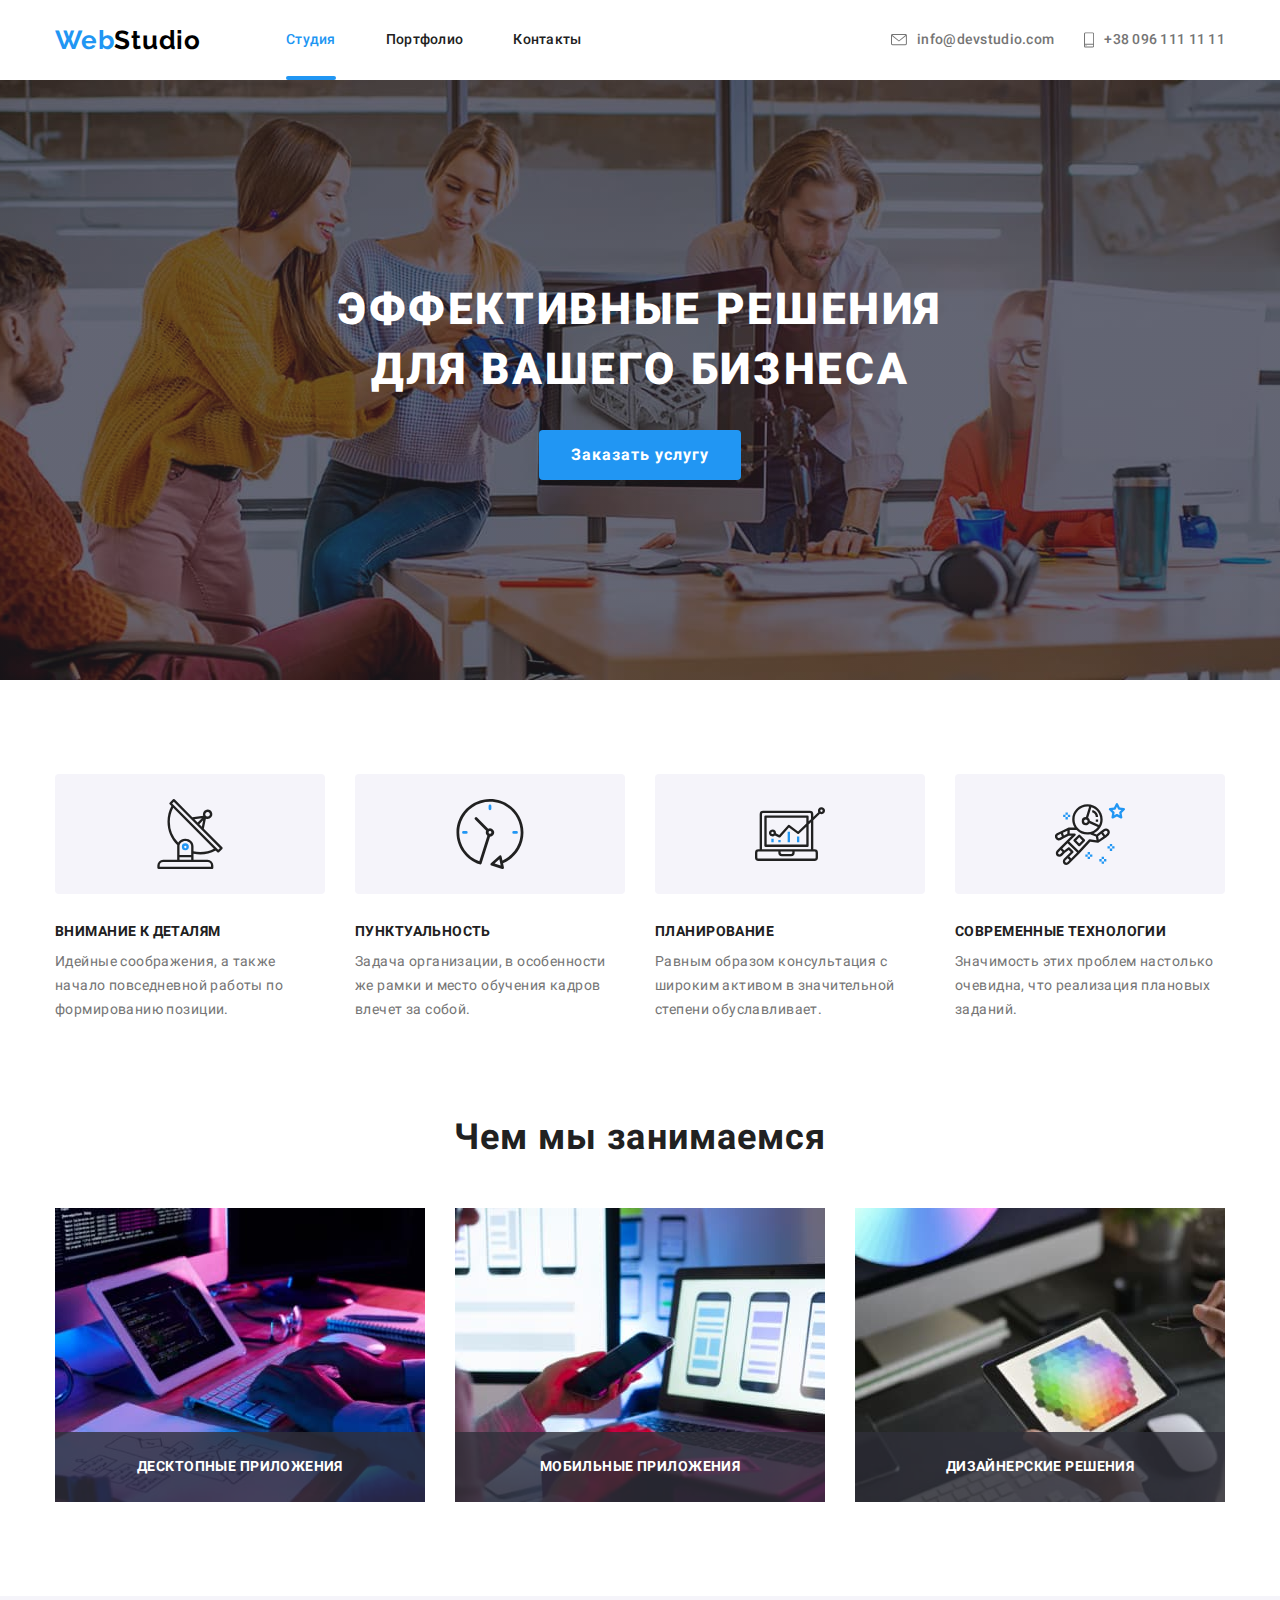
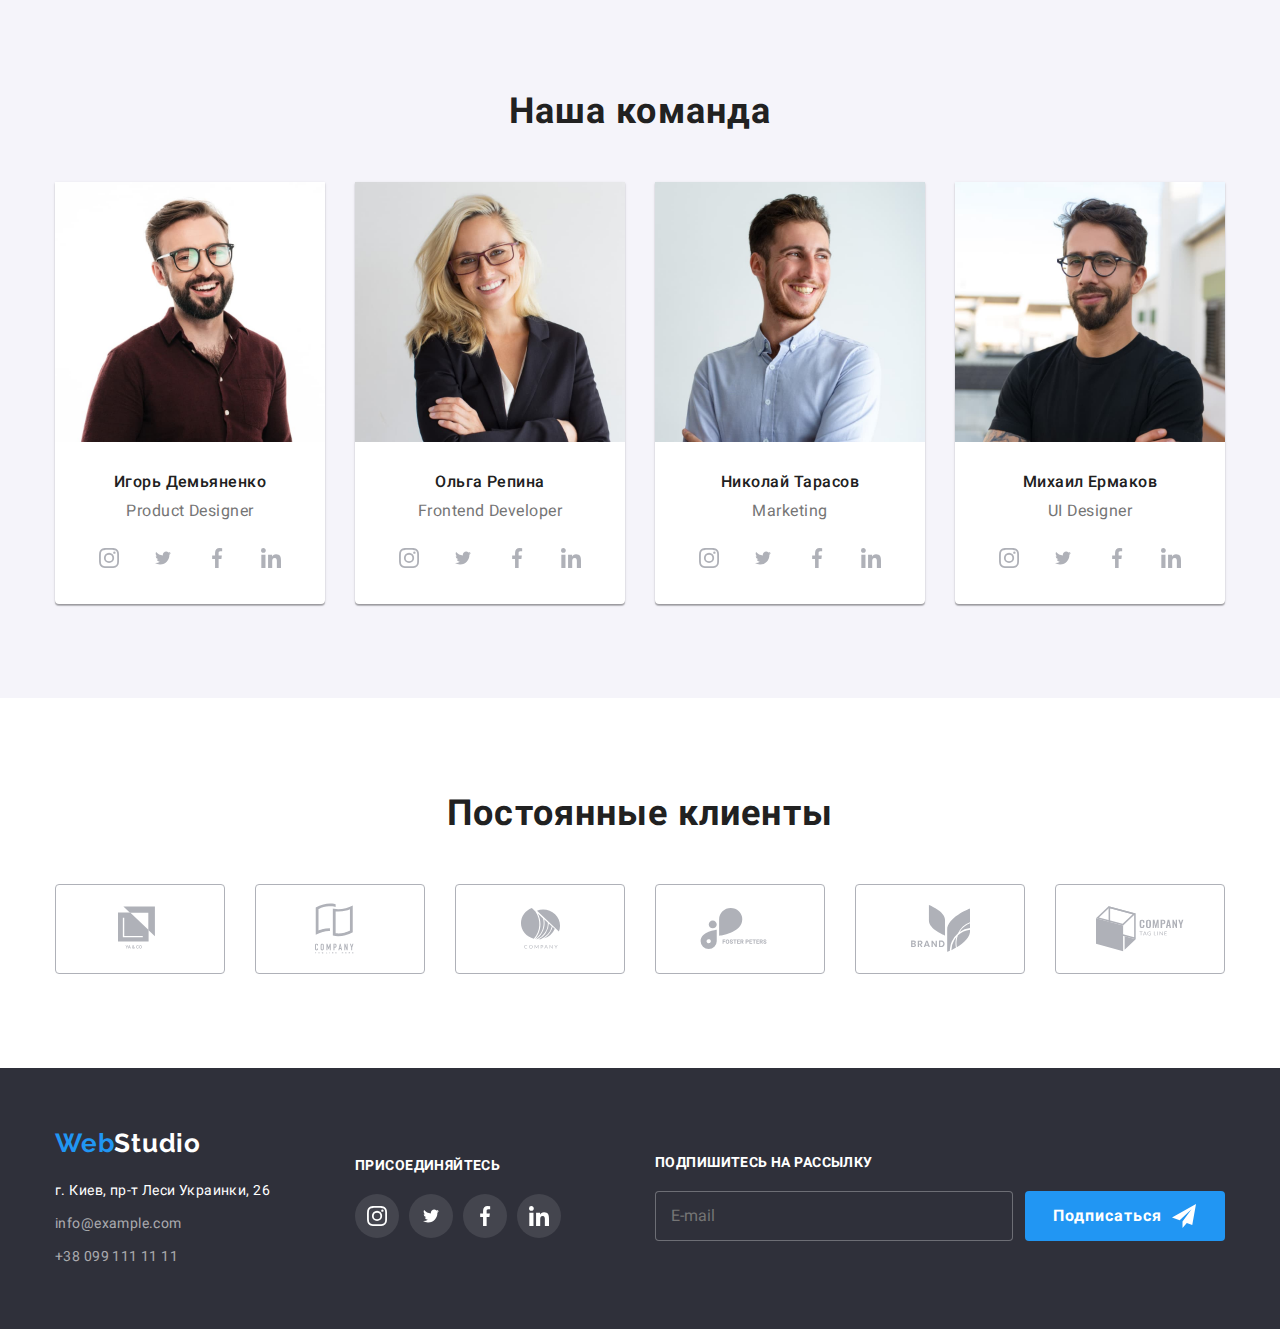
==== index.html @ 04c22fa9 "добавляет файлы предыдущей работы" ====
<!DOCTYPE html>
<html lang="ru">
  <head>
    <meta charset="UTF-8" />
    <meta name="viewport" content="width=device-width, initial-scale=1.0" />
    <meta http-equiv="X-UA-Compatible" content="IE=Edge" />
    <title>Web Studio</title>
    <!--<link
      href="https://fonts.googleapis.com/css2?family=Raleway:wght@700&family=Roboto:wght@400;500;700;900&display=swap"
      rel="stylesheet"
    />-->
    <!--<link
      rel="stylesheet"
      href="https://cdnjs.cloudflare.com/ajax/libs/modern-normalize/0.7.0/modern-normalize.min.css"
    />-->
    <link rel="stylesheet" href="./css/main.min.css" />
  </head>
  <body>
    <!--Шапка-->
    <header class="page-header">
      <div class="container flexbox">
        <nav class="main-nav">
          <a href="./index.html" class="logo"><span>Web</span>Studio</a>
          <ul class="site-nav list">
            <li class="item">
              <a href="./index.html" class="link current">Студия</a>
            </li>
            <li class="item">
              <a href="./portfolio.html" class="link hover-line">Портфолио</a>
            </li>
            <li class="item">
              <a href="#contacts" class="link hover-line">Контакты</a>
            </li>
          </ul>
        </nav>
        <ul class="contacts list">
          <li class="contacts-item">
            <a class="link mail" href="mailto:info@devstudio.com">
              <svg class="icon-envelope" width="16" height="12">
                <use href="./image/icon/sprite.svg#icon-envelope"></use>
              </svg>
              info@devstudio.com
            </a>
          </li>
          <li class="contacts-item">
            <a class="link phone" href="tel:+380961111111">
              <svg class="icon-smartphone" width="10" height="16">
                <use href="./image/icon/sprite.svg#icon-smartphone"></use>
              </svg>
              +38 096 111 11 11
            </a>
          </li>
        </ul>
      </div>
    </header>

    <main>
      <!--Герой-->
      <section class="hero">
        <div class="conteiner">
          <div class="overlay">
            <h1 class="hero-title">
              Эффективные решения <br />
              для вашего бизнеса
            </h1>
            <button type="button" class="button" data-modal-open>
              Заказать услугу
            </button>
          </div>
        </div>
      </section>

      <!--Преимущества-->
      <section class="section features">
        <div class="container">
          <h2 class="section-title visually-hidden">Преимущества</h2>
          <ul class="features-list list">
            <li class="item antenna">
              <div class="faetures-background">
                <svg class="features-item" width="70" height="70">
                  <use href="./image/icon/sprite.svg#icon-antenna"></use>
                </svg>
              </div>

              <h3 class="title">Внимание к деталям</h3>
              <p class="desc">
                Идейные соображения, а также начало повседневной работы по
                формированию позиции.
              </p>
            </li>
            <li class="item clock">
              <div class="faetures-background">
                <svg class="features-item" width="70" height="70">
                  <use href="./image/icon/sprite.svg#icon-clock"></use>
                </svg>
              </div>
              <h3 class="title">Пунктуальность</h3>
              <p class="desc">
                Задача организации, в особенности же рамки и место обучения
                кадров влечет за собой.
              </p>
            </li>
            <li class="item diagram">
              <div class="faetures-background">
                <svg class="features-item" width="70" height="70">
                  <use href="./image/icon/sprite.svg#icon-diagram"></use>
                </svg>
              </div>
              <h3 class="title">Планирование</h3>
              <p class="desc">
                Равным образом консультация с широким активом в значительной
                степени обуславливает.
              </p>
            </li>
            <li class="item astronaut">
              <div class="faetures-background">
                <svg class="features-item" width="70" height="70">
                  <use href="./image/icon/sprite.svg#icon-astronaut"></use>
                </svg>
              </div>
              <h3 class="title">Современные технологии</h3>
              <p class="desc">
                Значимость этих проблем настолько очевидна, что реализация
                плановых заданий.
              </p>
            </li>
          </ul>
        </div>
      </section>

      <!--Чем мы занимаемся-->
      <section class="section">
        <div class="container">
          <h2 class="section-title">Чем мы занимаемся</h2>
          <ul class="work-items list">
            <li class="item">
              <div>
                <img src="./image/desktop.jpg" alt="ноутбук" width="370" />
                <p class="work">Десктопные приложения</p>
              </div>
            </li>
            <li class="item">
              <div>
                <img
                  src="./image/mobile.jpg"
                  alt="мобильны телефон"
                  width="370"
                />
                <p class="work">Мобильные приложения</p>
              </div>
            </li>
            <li class="item">
              <div>
                <img
                  src="./image/desing.jpg"
                  alt="монитор с дизайном"
                  width="370"
                />
                <p class="work">Дизайнерские решения</p>
              </div>
            </li>
          </ul>
        </div>
      </section>

      <!--Наша команда-->
      <section class="section section-team">
        <div class="container">
          <h2 class="section-title">Наша команда</h2>
          <ul class="list team-list">
            <li class="team-item">
              <img
                class="img"
                src="./image/ihor-demyanenko.jpg"
                alt="фотография Игоря Демьяненко"
                width="270"
              />
              <h3 class="team">Игорь Демьяненко</h3>
              <p class="prof" lang="en">Product Designer</p>
              <ul class="social-links list">
                <li class="social-item">
                  <a
                    class="social-link link"
                    href="https://www.instagram.com/"
                    target="_blank"
                    rel="noreferrer noopener"
                    ><svg class="icon-insta icons" width="20" height="20">
                      <use href="./image/icon/sprite.svg#icon-insta"></use></svg
                  ></a>
                </li>
                <li class="social-item">
                  <a
                    class="social-link link"
                    href="https://www.twitter.com/"
                    target="_blank"
                    rel="noreferrer noopener"
                  >
                    <svg class="icon-twitter icons" width="20" height="16">
                      <use
                        href="./image/icon/sprite.svg#icon-twitter"
                      ></use></svg
                  ></a>
                </li>
                <li class="social-item">
                  <a
                    class="social-link link"
                    href="https://www.facebook.com/"
                    target="_blank"
                    rel="noreferrer noopener"
                    ><svg class="icon-facebook icons" width="20" height="30">
                      <use
                        href="./image/icon/sprite.svg#icon-facebook"
                      ></use></svg
                  ></a>
                </li>
                <li class="social-item">
                  <a
                    class="social-link link"
                    href="https://www.linkedin.com/"
                    target="_blank"
                    rel="noreferrer noopener"
                    ><svg class="icon-linkedin icons" width="20" height="20">
                      <use
                        href="./image/icon/sprite.svg#icon-linkedin"
                      ></use></svg
                  ></a>
                </li>
              </ul>
            </li>
            <li class="team-item">
              <img
                class="img"
                src="./image/olha-repina.jpg"
                alt="фотография Ольги Репиной"
                width="270"
              />
              <h3 class="team">Ольга Репина</h3>
              <p class="prof" lang="en">Frontend Developer</p>
              <ul class="social-links list">
                <li class="social-item">
                  <a
                    class="social-link link"
                    href="https://www.instagram.com/"
                    target="_blank"
                    rel="noreferrer noopener"
                    ><svg class="icon-insta icons" width="20" height="20">
                      <use href="./image/icon/sprite.svg#icon-insta"></use></svg
                  ></a>
                </li>
                <li class="social-item">
                  <a
                    class="social-link link"
                    href="https://www.twitter.com/"
                    target="_blank"
                    rel="noreferrer noopener"
                    ><svg class="icon-twitter icons" width="20" height="16">
                      <use
                        href="./image/icon/sprite.svg#icon-twitter"
                      ></use></svg
                  ></a>
                </li>
                <li class="social-item">
                  <a
                    class="social-link link"
                    href="https://www.facebook.com/"
                    target="_blank"
                    rel="noreferrer noopener"
                    ><svg class="icon-facebook icons" width="20" height="30">
                      <use
                        href="./image/icon/sprite.svg#icon-facebook"
                      ></use></svg
                  ></a>
                </li>
                <li class="social-item">
                  <a
                    class="social-link link"
                    href="https://www.linkedin.com/"
                    target="_blank"
                    rel="noreferrer noopener"
                    ><svg class="icon-linkedin icons" width="20" height="20">
                      <use
                        href="./image/icon/sprite.svg#icon-linkedin"
                      ></use></svg
                  ></a>
                </li>
              </ul>
            </li>
            <li class="team-item">
              <img
                class="img"
                src="./image/nikolay-tarasov.jpg"
                alt="фотография Николая Тарасова"
                width="270"
              />
              <h3 class="team">Николай Тарасов</h3>
              <p class="prof" lang="en">Marketing</p>
              <ul class="social-links list">
                <li class="social-item">
                  <a
                    class="social-link link"
                    href="https://www.instagram.com/"
                    target="_blank"
                    rel="noreferrer noopener"
                    ><svg class="icon-insta icons" width="20" height="20">
                      <use href="./image/icon/sprite.svg#icon-insta"></use></svg
                  ></a>
                </li>
                <li class="social-item">
                  <a
                    class="social-link link"
                    href="https://www.twitter.com/"
                    target="_blank"
                    rel="noreferrer noopener"
                    ><svg class="icon-twitter icons" width="20" height="16">
                      <use
                        href="./image/icon/sprite.svg#icon-twitter"
                      ></use></svg
                  ></a>
                </li>
                <li class="social-item">
                  <a
                    class="social-link link"
                    href="https://www.facebook.com/"
                    target="_blank"
                    rel="noreferrer noopener"
                    ><svg class="icon-facebook icons" width="20" height="30">
                      <use
                        href="./image/icon/sprite.svg#icon-facebook"
                      ></use></svg
                  ></a>
                </li>
                <li class="social-item">
                  <a
                    class="social-link link"
                    href="https://www.linkedin.com/"
                    target="_blank"
                    rel="noreferrer noopener"
                    ><svg class="icon-linkedin icons" width="20" height="20">
                      <use
                        href="./image/icon/sprite.svg#icon-linkedin"
                      ></use></svg
                  ></a>
                </li>
              </ul>
            </li>
            <li class="team-item">
              <img
                class="img"
                src="./image/mihail-yarmakov.jpg"
                alt="фотография Михаила Ермакова"
                width="270"
              />
              <h3 class="team">Михаил Ермаков</h3>
              <p class="prof" lang="en">UI Designer</p>
              <ul class="social-links list">
                <li class="social-item">
                  <a
                    class="social-link link"
                    href="https://www.instagram.com/"
                    target="_blank"
                    rel="noreferrer noopener"
                    ><svg class="icon-insta icons" width="20" height="20">
                      <use href="./image/icon/sprite.svg#icon-insta"></use></svg
                  ></a>
                </li>
                <li class="social-item">
                  <a
                    class="social-link link"
                    href="https://www.twitter.com/"
                    target="_blank"
                    rel="noreferrer noopener"
                    ><svg class="icon-twitter icons" width="20" height="16">
                      <use
                        href="./image/icon/sprite.svg#icon-twitter"
                      ></use></svg
                  ></a>
                </li>
                <li class="social-item">
                  <a
                    class="social-link link"
                    href="https://www.facebook.com/"
                    target="_blank"
                    rel="noreferrer noopener"
                    ><svg class="icon-facebook icons" width="20" height="30">
                      <use
                        href="./image/icon/sprite.svg#icon-facebook"
                      ></use></svg
                  ></a>
                </li>
                <li class="social-item">
                  <a
                    class="social-link link"
                    href="https://www.linkedin.com/"
                    target="_blank"
                    rel="noreferrer noopener"
                    ><svg class="icon-linkedin icons" width="20" height="20">
                      <use
                        href="./image/icon/sprite.svg#icon-linkedin"
                      ></use></svg
                  ></a>
                </li>
              </ul>
            </li>
          </ul>
        </div>
      </section>

      <!--Постоянные клиенты-->
      <section class="section">
        <div class="container">
          <h2 class="section-title">Постоянные клиенты</h2>
          <ul class="clients list">
            <li class="clients-item">
              <a class="clients-item-link" href=""
                ><svg class="icon-client" width="45" height="50">
                  <use href="./image/icon/sprite.svg#icon-client1"></use>
                </svg>
              </a>
            </li>
            <li class="clients-item">
              <a class="clients-item-link" href=""
                ><svg class="icon-client" width="50" height="65">
                  <use href="./image/icon/sprite.svg#icon-client2"></use>
                </svg>
              </a>
            </li>
            <li class="clients-item">
              <a class="clients-item-link" href=""
                ><svg class="icon-client" width="41" height="43">
                  <use href="./image/icon/sprite.svg#icon-client3"></use>
                </svg>
              </a>
            </li>
            <li class="clients-item">
              <a class="clients-item-link" href=""
                ><svg class="icon-client" width="80" height="42">
                  <use href="./image/icon/sprite.svg#icon-client4"></use>
                </svg>
              </a>
            </li>
            <li class="clients-item">
              <a class="clients-item-link" href=""
                ><svg class="icon-client" width="59" height="47">
                  <use href="./image/icon/sprite.svg#icon-client5"></use>
                </svg>
              </a>
            </li>
            <li class="clients-item">
              <a class="clients-item-link" href=""
                ><svg class="icon-client" width="88" height="46">
                  <use href="./image/icon/sprite.svg#icon-client6"></use>
                </svg>
              </a>
            </li>
          </ul>
        </div>
      </section>

      <!--Модальное окно-->
      <div class="backdrop is-hidden" data-modal>
        <div class="modal">
          <button type="button" class="button-close" data-modal-close>
            <svg class="close" width="11" height="11">
              <use href="./image/icon/sprite.svg#icon-close"></use>
            </svg>
          </button>
          <form class="form-modal" action="#" method="post">
            <p class="form-paragraf">Оставьте свои данные, мы вам перезвоним</p>
            <ul class="list form-modal-list">
              <li class="form-fild">
                <label for="name" class="form-label">Имя</label>
                <input
                  class="form-input"
                  type="text"
                  name="user-name"
                  id="name"
                />
                <span class="icon">
                  <svg class="icon-item">
                    <use href="./image/icon/sprite.svg#icon-person"></use>
                  </svg>
                </span>
              </li>
              <li class="form-fild">
                <label for="tel" class="form-label">Телефон</label>
                <input
                  class="form-input"
                  type="tel"
                  name="user-phone"
                  id="tel"
                />
                <span class="icon">
                  <svg class="icon-item">
                    <use href="./image/icon/sprite.svg#icon-phone"></use>
                  </svg>
                </span>
              </li>
              <li class="form-fild">
                <label for="email" class="form-label">Почта</label>
                <input
                  class="form-input"
                  type="email"
                  name="user-email"
                  id="email"
                />
                <span class="icon">
                  <svg class="icon-item">
                    <use href="./image/icon/sprite.svg#icon-email"></use>
                  </svg>
                </span>
              </li>
              <li class="form-fild">
                <label for="comment" class="form-label">Комментарий</label>
                <textarea
                  class="comment"
                  name="comment"
                  id="comment"
                  placeholder="Введите текст"
                ></textarea>
              </li>
              <li class="form-fild-checkbox">
                <label class="checkbox" for="checkbox">
                  <input
                    class="visually-hidden input-checkbox"
                    type="checkbox"
                    name="checkbox"
                    id="checkbox"
                  />
                  <span class="icon-checkbox"></span>
                  <span> Соглашаюсь с рассылкой и принимаю</span>
                  <a class="agreement" href="#"> Условия договора</a>
                </label>
              </li>
            </ul>
            <button class="button form-button" type="submit">Отправить</button>
          </form>
        </div>
      </div>
    </main>

    <!-- Подвал -->

    <footer class="footer">
      <div class="container footer-container">
        <div class="footer-flexbox">
          <a href="./index.html" class="footer-logo logo"
            ><span>Web</span>Studio</a
          >
          <address class="address" id="contacts">
            г. Киев, пр-т Леси Украинки, 26 <br />
            <a href="mailto:info@example.com" class="footer-contacts link"
              >info@example.com</a
            ><br />
            <a href="tel:+380991111111" class="footer-contacts link"
              >+38 099 111 11 11</a
            >
          </address>
        </div>

        <div class="footer-flexbox">
          <b class="caption">присоединяйтесь</b>
          <ul class="social-links list">
            <li class="social-item">
              <a
                class="social-link link"
                href="https://www.instagram.com/"
                target="_blank"
                rel="noreferrer noopener"
                ><svg class="icon-insta icons" width="20" height="20">
                  <use href="./image/icon/sprite.svg#icon-insta"></use></svg
              ></a>
            </li>
            <li class="social-item">
              <a
                class="social-link link"
                href="https://www.twitter.com/"
                target="_blank"
                rel="noreferrer noopener"
                ><svg class="icon-twitter icons" width="20" height="16">
                  <use href="./image/icon/sprite.svg#icon-twitter"></use></svg
              ></a>
            </li>
            <li class="social-item">
              <a
                class="social-link link"
                href="https://www.facebook.com/"
                target="_blank"
                rel="noreferrer noopener"
                ><svg class="icon-facebook icons" width="20" height="30">
                  <use href="./image/icon/sprite.svg#icon-facebook"></use></svg
              ></a>
            </li>
            <li class="social-item">
              <a
                class="social-link link"
                href="https://www.linkedin.com/"
                target="_blank"
                rel="noreferrer noopener"
                ><svg class="icon-linkedin icons" width="20" height="20">
                  <use href="./image/icon/sprite.svg#icon-linkedin"></use></svg
              ></a>
            </li>
          </ul>
        </div>
        <div class="footer-flexbox subscribe">
          <b class="caption">Подпишитесь на рассылку</b>
          <form>
            <input
              type="email"
              name="user-email"
              class="footer-subscribe"
              placeholder="E-mail"
            />
            <!--<input type="submit" value="Подписаться">-->
            <button type="submit" class="button plane">
              Подписаться
              <svg class="icon-plane" width="24" height="24">
                <use href="./image/icon/sprite.svg#icon-plane"></use>
              </svg>
            </button>
          </form>
          <!-- форма для введения электронной почты -->
        </div>
      </div>
    </footer>

    <script src="./js/modal.js"></script>
  </body>
</html>
---- css/main.min.css ----
@font-face{font-family:"Raleway";src:url("../fonts/Raleway-Bold.eot");src:local("☺"),url("../fonts/Raleway-Bold.woff") format("woff"),url("../fonts/Raleway-Bold.ttf") format("truetype"),url("../fonts/Raleway-Bold.svg") format("svg");font-weight:700;font-style:normal}@font-face{font-family:"Roboto";src:url("../fonts/Roboto-Black.eot");src:local("☺"),url("../fonts/Roboto-Black.woff") format("woff"),url("../fonts/Roboto-Black.ttf") format("truetype"),url("../fonts/Roboto-Black.svg") format("svg");font-weight:900;font-style:normal}@font-face{font-family:"Roboto";src:url("../fonts/Roboto-Bold.eot");src:local("☺"),url("../fonts/Roboto-Bold.woff") format("woff"),url("../fonts/Roboto-Bold.ttf") format("truetype"),url("../fonts/Roboto-Bold.svg") format("svg");font-weight:700;font-style:normal}@font-face{font-family:"Roboto";src:url("../fonts/Roboto-Medium.eot");src:local("☺"),url("../fonts/Roboto-Medium.woff") format("woff"),url("../fonts/Roboto-Medium.ttf") format("truetype"),url("../fonts/Roboto-Medium.svg") format("svg");font-weight:500;font-style:normal}@font-face{font-family:"Roboto";src:url("../fonts/Roboto-Regular.eot");src:local("☺"),url("../fonts/Roboto-Regular.woff") format("woff"),url("../fonts/Roboto-Regular.ttf") format("truetype"),url("../fonts/Roboto-Regular.svg") format("svg");font-weight:400;font-style:normal}/*! modern-normalize v1.0.0 | MIT License | https://github.com/sindresorhus/modern-normalize */*,*::before,*::after{-webkit-box-sizing:border-box;box-sizing:border-box}:root{-moz-tab-size:4;-o-tab-size:4;tab-size:4}html{line-height:1.15;-webkit-text-size-adjust:100%}body{margin:0}body{font-family:system-ui,-apple-system,"Segoe UI",Roboto,Helvetica,Arial,sans-serif,"Apple Color Emoji","Segoe UI Emoji"}hr{height:0;color:inherit}abbr[title]{-webkit-text-decoration:underline dotted;text-decoration:underline dotted}b,strong{font-weight:bolder}code,kbd,samp,pre{font-family:ui-monospace, SFMono-Regular, Consolas, "Liberation Mono", Menlo, monospace;font-size:1em}small{font-size:80%}sub,sup{font-size:75%;line-height:0;position:relative;vertical-align:baseline}sub{bottom:-0.25em}sup{top:-0.5em}table{text-indent:0;border-color:inherit}button,input,optgroup,select,textarea{font-family:inherit;font-size:100%;line-height:1.15;margin:0}button,select{text-transform:none}button,[type="button"],[type="reset"],[type="submit"]{-webkit-appearance:button}::-moz-focus-inner{border-style:none;padding:0}:-moz-focusring{outline:1px dotted ButtonText}:-moz-ui-invalid{box-shadow:none}legend{padding:0}progress{vertical-align:baseline}::-webkit-inner-spin-button,::-webkit-outer-spin-button{height:auto}[type="search"]{-webkit-appearance:textfield;outline-offset:-2px}::-webkit-search-decoration{-webkit-appearance:none}::-webkit-file-upload-button{-webkit-appearance:button;font:inherit}summary{display:list-item}html{-webkit-box-sizing:border-box;box-sizing:border-box}*,*::before,*::after{-webkit-box-sizing:inherit;box-sizing:inherit}body{background-color:#fff;color:#757575;font-family:"Roboto", sans-serif;font-style:normal}p{margin-top:0px;margin-bottom:0px}img{display:block}.visually-hidden{position:absolute !important;clip:rect(1px 1px 1px 1px);clip:rect(1px, 1px, 1px, 1px);padding:0 !important;border:0 !important;height:1px !important;width:1px !important;overflow:hidden}.list{padding:0px;margin:0px;list-style:none}.link{text-decoration:none}.logo{display:inline-block;margin-right:85px;color:#000;font-family:"Raleway", sans-serif;font-weight:700;font-size:26px;line-height:1.19;letter-spacing:0.03em;text-decoration:none;-webkit-transition:250ms color cubic-bezier(0.4, 0, 0.2, 1);transition:250ms color cubic-bezier(0.4, 0, 0.2, 1)}.logo>span{color:#2196f3}.logo:hover,.logo:focus{color:#2196f3}.social-link{display:-webkit-box;display:-ms-flexbox;display:flex;-webkit-box-pack:center;-ms-flex-pack:center;justify-content:center;-webkit-box-align:center;-ms-flex-align:center;align-items:center;width:44px;height:44px;border-radius:50%;fill:#afb1b8;background-color:#fff;-webkit-transition:250ms background-color cubic-bezier(0.4, 0, 0.2, 1),250ms fill cubic-bezier(0.4, 0, 0.2, 1);transition:250ms background-color cubic-bezier(0.4, 0, 0.2, 1),250ms fill cubic-bezier(0.4, 0, 0.2, 1)}.social-link:hover,.social-link:focus{background-color:#2196f3;fill:#fff}.social-links{display:-webkit-box;display:-ms-flexbox;display:flex;padding-left:32px;padding-right:32px}.social-item{width:calc((100% - 10px * 3) / 4)}.social-item:not(:last-child){margin-right:10px}.container{width:1200px;margin-left:auto;margin-right:auto;padding-left:15px;padding-right:15px}.flexbox{display:-webkit-box;display:-ms-flexbox;display:flex;-webkit-box-align:center;-ms-flex-align:center;align-items:center}.main-nav{display:-webkit-box;display:-ms-flexbox;display:flex;-webkit-box-align:center;-ms-flex-align:center;align-items:center}.site-nav.list,.contacts.list{display:-webkit-box;display:-ms-flexbox;display:flex;-webkit-box-align:center;-ms-flex-align:center;align-items:center}.site-nav>.item:not(:last-child){margin-right:50px}.site-nav .link{position:relative;display:block;padding-top:32px;padding-bottom:32px;color:#212121;font-weight:500;font-size:14px;line-height:1.14;letter-spacing:0.02em;-webkit-transition:250ms color cubic-bezier(0.4, 0, 0.2, 1);transition:250ms color cubic-bezier(0.4, 0, 0.2, 1)}.site-nav .link.current{position:relative;color:#2196f3}.hover-line::after{content:"";position:absolute;bottom:0;left:0;width:100%;height:4px;border-radius:2px;background-color:#2196f3;-webkit-transform:scaleX(0);transform:scaleX(0);-webkit-transition:250ms -webkit-transform cubic-bezier(0.4, 0, 0.2, 1);transition:250ms -webkit-transform cubic-bezier(0.4, 0, 0.2, 1);transition:250ms transform cubic-bezier(0.4, 0, 0.2, 1);transition:250ms transform cubic-bezier(0.4, 0, 0.2, 1), 250ms -webkit-transform cubic-bezier(0.4, 0, 0.2, 1)}.hover-line:hover::after,.hover-line:focus::after{-webkit-transform:scaleX(1);transform:scaleX(1)}.link.current::after{content:"";position:absolute;bottom:0;left:0;width:100%;height:4px;border-radius:2px;background-color:#2196f3}.site-nav .link:hover,.site-nav .link:focus{color:#2196f3}.contacts{margin-left:auto}.contacts .link{display:-webkit-box;display:-ms-flexbox;display:flex;margin-left:30px;padding-bottom:32px;padding-top:32px;color:inherit;font-weight:500;font-size:14px;line-height:1.14;letter-spacing:0.02em;-webkit-transition:250ms color cubic-bezier(0.4, 0, 0.2, 1);transition:250ms color cubic-bezier(0.4, 0, 0.2, 1)}.contacts .link:hover,.contacts .link:focus{color:#2196f3}.contacts a.link.mail{-webkit-box-align:center;-ms-flex-align:center;align-items:center;margin-left:0px}.contacts-link{margin-left:10px}.icon-smartphone,.icon-envelope{margin-right:10px;fill:#757575;-webkit-transition:250ms fill cubic-bezier(0.4, 0, 0.2, 1);transition:250ms fill cubic-bezier(0.4, 0, 0.2, 1)}.link.phone:hover .icon-smartphone,.link.phone:focus .icon-smartphone,.link.mail:hover .icon-envelope,.link.mail:focus .icon-envelope{fill:#2196f3}.hero{display:block;text-align:center}.hero-title{margin-top:0px;margin-bottom:30px;color:#fff;font-weight:900;font-size:44px;line-height:1.36;text-align:center;letter-spacing:0.06em;text-transform:uppercase}.overlay{max-width:100%;min-height:600px;margin-left:auto;margin-right:auto;max-width:1600px;background-color:#c4c4c4;background-image:-webkit-gradient(linear, left top, left bottom, from(rgba(47,48,58,0.4)), to(rgba(47,48,58,0.4))),url(../image/hero.jpg);background-image:linear-gradient(rgba(47,48,58,0.4) 0%, rgba(47,48,58,0.4) 100%),url(../image/hero.jpg);background-repeat:no-repeat;background-position:center;background-size:cover;padding-top:200px}.section{padding-top:94px;padding-bottom:94px}.section-title{margin-top:0px;margin-bottom:50px;color:#212121;font-weight:700;font-size:36px;line-height:1.167;text-align:center;letter-spacing:0.03em}.title{margin-bottom:10px;margin-top:0px;color:#212121;font-weight:700;font-size:14px;line-height:1.14;letter-spacing:0.03em;text-transform:uppercase}.list.filter{display:-webkit-box;display:-ms-flexbox;display:flex;-webkit-box-pack:center;-ms-flex-pack:center;justify-content:center;padding-bottom:50px}.portfolio.list{display:-webkit-box;display:-ms-flexbox;display:flex;-ms-flex-wrap:wrap;flex-wrap:wrap}.portfolio-item{width:370px;margin-right:30px;margin-bottom:30px}.portfolio-item:nth-child(3n){margin-right:0px}.portfolio-item:nth-last-child(-n+3){margin-bottom:0px}.portfolio-link{display:inline-block;border:1px solid #eeeeee;-webkit-transition:250ms -webkit-box-shadow cubic-bezier(0.4, 0, 0.2, 1);transition:250ms -webkit-box-shadow cubic-bezier(0.4, 0, 0.2, 1);transition:250ms box-shadow cubic-bezier(0.4, 0, 0.2, 1);transition:250ms box-shadow cubic-bezier(0.4, 0, 0.2, 1), 250ms -webkit-box-shadow cubic-bezier(0.4, 0, 0.2, 1)}.portfolio-link:hover,.portfolio-link:focus{-webkit-box-shadow:0px 1px 1px rgba(0,0,0,0.12),0px 4px 4px rgba(0,0,0,0.06),1px 4px 6px rgba(0,0,0,0.16);box-shadow:0px 1px 1px rgba(0,0,0,0.12),0px 4px 4px rgba(0,0,0,0.06),1px 4px 6px rgba(0,0,0,0.16)}.portfolio-link:hover .text,.portfolio-link:focus .text{-webkit-transform:translateY(0%);transform:translateY(0%)}.picture{position:relative;overflow:hidden}.text{position:absolute;top:0;bottom:0;opacity:1;padding:63px 24px;color:#fff;background-color:rgba(33,150,243,0.9);font-weight:400;font-size:18px;line-height:1.56;letter-spacing:0.03em;-webkit-transform:translateY(100%);transform:translateY(100%);-webkit-transition:250ms -webkit-transform cubic-bezier(0.4, 0, 0.2, 1);transition:250ms -webkit-transform cubic-bezier(0.4, 0, 0.2, 1);transition:250ms transform cubic-bezier(0.4, 0, 0.2, 1);transition:250ms transform cubic-bezier(0.4, 0, 0.2, 1), 250ms -webkit-transform cubic-bezier(0.4, 0, 0.2, 1)}.content{margin:20px 24px}.subtitle{margin-top:0px;margin-bottom:4px;color:#212121;font-weight:700;font-size:18px;line-height:2;letter-spacing:0.06em}.subject{color:#757575;font-weight:400;font-size:16px;line-height:1.875;letter-spacing:0.03em}.section.features{padding-bottom:0px}.features-list{display:-webkit-box;display:-ms-flexbox;display:flex;-ms-flex-wrap:wrap;flex-wrap:wrap}.features-list>.item{width:270px;margin-right:30px}.features-list>.item:nth-child(4n){margin-right:0px}.features-list .title{color:#212121}.features-item{fill:#212121}.faetures-background{display:-webkit-box;display:-ms-flexbox;display:flex;-webkit-box-align:center;-ms-flex-align:center;align-items:center;-webkit-box-pack:center;-ms-flex-pack:center;justify-content:center;width:270px;height:120px;border-radius:4px;margin-bottom:30px;background-color:#f5f4fa}.desc{font-weight:400;font-size:14px;line-height:1.71;letter-spacing:0.03em}.work-items{display:-webkit-box;display:-ms-flexbox;display:flex}.work-items>.item{position:relative;margin-right:30px;margin-bottom:30px}.work-items>.item:nth-child(3n){margin-right:0px}.work-items>.item:nth-child(-n+3){margin-bottom:0px}.work{position:absolute;bottom:0;left:0;width:100%;height:70px;padding:27px 82px;background-color:rgba(47,48,58,0.8);color:#fff;font-weight:700;font-size:14px;line-height:1.14;text-align:center;letter-spacing:0.03em;text-transform:uppercase}.section-team{background-color:#f5f4fa}.team{margin-top:0px;margin-bottom:10px;color:#212121;font-weight:500;font-size:16px;line-height:1.19;text-align:center;letter-spacing:0.03em}.team-list{display:-webkit-box;display:-ms-flexbox;display:flex}.team-list>.team-item:not(:last-child){margin-right:30px}.team-item{width:270px;padding-bottom:24px;border-radius:0px 0px 4px 4px;-webkit-box-shadow:0px 1px 3px rgba(0,0,0,0.12),0px 1px 1px rgba(0,0,0,0.14),0px 2px 1px rgba(0,0,0,0.2);box-shadow:0px 1px 3px rgba(0,0,0,0.12),0px 1px 1px rgba(0,0,0,0.14),0px 2px 1px rgba(0,0,0,0.2);background-color:#fff}.team-item>.img{margin-bottom:30px}.prof{margin-bottom:16px;color:#757575;font-weight:normal;font-size:16px;line-height:1.19;text-align:center;letter-spacing:0.03em}.clients{display:-webkit-box;display:-ms-flexbox;display:flex}.clients-item:not(:last-child){margin-right:30px}.clients-item-link{display:-webkit-box;display:-ms-flexbox;display:flex;-webkit-box-pack:center;-ms-flex-pack:center;justify-content:center;-webkit-box-align:center;-ms-flex-align:center;align-items:center;-webkit-box-sizing:border-box;box-sizing:border-box;width:170px;height:90px;border:1px solid #afb1b8;border-radius:4px;-webkit-transition:250ms border-color cubic-bezier(0.4, 0, 0.2, 1);transition:250ms border-color cubic-bezier(0.4, 0, 0.2, 1)}.icon-client{fill:#afb1b8;-webkit-transition:250ms fill cubic-bezier(0.4, 0, 0.2, 1);transition:250ms fill cubic-bezier(0.4, 0, 0.2, 1)}.clients-item-link:hover>.icon-client,.clients-item-link:focus>.icon-client,.clients-item-link:hover,.clients-item-link:focus{fill:#2196f3;border-color:#2196f3}.button{display:inline-block;text-align:center;min-width:200px;padding:10px 32px;border-width:0px;border-radius:4px;color:#fff;background-color:#2196f3;font-family:"Roboto", sans-serif;font-weight:700;font-size:16px;line-height:1.875;letter-spacing:0.06em;-webkit-transition:250ms color cubic-bezier(0.4, 0, 0.2, 1),250ms background-color cubic-bezier(0.4, 0, 0.2, 1);transition:250ms color cubic-bezier(0.4, 0, 0.2, 1),250ms background-color cubic-bezier(0.4, 0, 0.2, 1)}.button:hover,.button:focus{cursor:pointer;color:#2196f3;background-color:#f5f4fa}.filter-button.active{color:#fff;background-color:#2196f3;-webkit-box-shadow:0px 3px 1px rgba(0,0,0,0.1),0px 1px 2px rgba(0,0,0,0.08),0px 2px 2px rgba(0,0,0,0.12);box-shadow:0px 3px 1px rgba(0,0,0,0.1),0px 1px 2px rgba(0,0,0,0.08),0px 2px 2px rgba(0,0,0,0.12)}.button.plane{display:-webkit-inline-box;display:-ms-inline-flexbox;display:inline-flex;-webkit-box-align:center;-ms-flex-align:center;align-items:center;padding-left:28px;padding-right:28px}.button-close{position:absolute;top:8px;right:8px;width:30px;height:30px;border-radius:50%;border:1px solid rgba(0,0,0,0.1);fill:#000;background-color:#fff;-webkit-transition:fill 250ms cubic-bezier(0.4, 0, 0.2, 1);transition:fill 250ms cubic-bezier(0.4, 0, 0.2, 1)}.button-close:hover .close{fill:#2196f3}.button-close:hover{cursor:pointer;-webkit-box-shadow:0px 1px 3px rgba(0,0,0,0.12),0px 1px 1px rgba(0,0,0,0.14),0px 2px 1px rgba(0,0,0,0.2);box-shadow:0px 1px 3px rgba(0,0,0,0.12),0px 1px 1px rgba(0,0,0,0.14),0px 2px 1px rgba(0,0,0,0.2)}.icon-plane{margin-left:10px;fill:#fff;-webkit-transition:250ms fill cubic-bezier(0.4, 0, 0.2, 1);transition:250ms fill cubic-bezier(0.4, 0, 0.2, 1)}.button.plane:hover .icon-plane,.button.plane:focus .icon-plane{fill:#2196f3}.filter-button{display:inline-block;text-align:center;padding:6px 22px;min-width:73px;border:1px solid transparent;border-radius:4px;color:#212121;background-color:#f5f4fa;font-family:"Roboto", sans-serif;font-weight:500;font-size:16px;line-height:1.625;letter-spacing:0.03em;-webkit-transition:250ms color cubic-bezier(0.4, 0, 0.2, 1),250ms background-color cubic-bezier(0.4, 0, 0.2, 1),250ms -webkit-box-shadow cubic-bezier(0.4, 0, 0.2, 1);transition:250ms color cubic-bezier(0.4, 0, 0.2, 1),250ms background-color cubic-bezier(0.4, 0, 0.2, 1),250ms -webkit-box-shadow cubic-bezier(0.4, 0, 0.2, 1);transition:250ms color cubic-bezier(0.4, 0, 0.2, 1),250ms background-color cubic-bezier(0.4, 0, 0.2, 1),250ms box-shadow cubic-bezier(0.4, 0, 0.2, 1);transition:250ms color cubic-bezier(0.4, 0, 0.2, 1),250ms background-color cubic-bezier(0.4, 0, 0.2, 1),250ms box-shadow cubic-bezier(0.4, 0, 0.2, 1),250ms -webkit-box-shadow cubic-bezier(0.4, 0, 0.2, 1)}.filter-button:hover,.filter-button:focus{color:#fff;background-color:#2196f3;cursor:pointer;-webkit-box-shadow:0px 3px 1px rgba(0,0,0,0.1),0px 1px 2px rgba(0,0,0,0.08),0px 2px 2px rgba(0,0,0,0.12);box-shadow:0px 3px 1px rgba(0,0,0,0.1),0px 1px 2px rgba(0,0,0,0.08),0px 2px 2px rgba(0,0,0,0.12)}.filter>li:not(:last-child){margin-right:10px}.footer{background-color:#2f303a;color:#fff}.footer-container{display:-webkit-box;display:-ms-flexbox;display:flex;-webkit-box-align:center;-ms-flex-align:center;align-items:center;padding-top:60px;padding-bottom:60px}.footer-flexbox:not(:last-child){width:270px;margin-right:30px}.footer-flexbox.subscribe{width:570px}.address{font-family:"Roboto", sans-serif;font-style:normal;font-weight:400;font-size:14px;line-height:1.71;letter-spacing:0.03em}.footer-contacts{display:inline-block;margin-top:9px;color:rgba(255,255,255,0.6)}.footer-logo{margin-bottom:20px;color:#fff}.footer-logo:hover,.footer-logo:focus,.footer-contacts:hover,.footer-contacts:focus{color:#2196f3}.footer .social-links{padding-left:0px;padding-right:64px}.footer .social-link{background-color:rgba(255,255,255,0.1);fill:#ffffff}.footer .social-link:hover,.footer .social-link:focus{background-color:#2196f3}.footer-subscribe{display:inline-block;height:50px;width:358px;padding-left:15px;padding-top:15px;padding-bottom:15px;margin-right:8px;border:1px solid rgba(255,255,255,0.3);border-radius:4px;background-color:#2f303a;color:rgba(255,255,255,0.6)}.caption{display:-webkit-box;display:-ms-flexbox;display:flex;margin-bottom:20px;font-weight:700;font-size:14px;line-height:1.14;letter-spacing:0.03em;text-transform:uppercase}.backdrop{position:fixed;top:0;left:0;width:100%;height:100%;background-color:rgba(0,0,0,0.2)}.backdrop.is-hidden{opacity:0;pointer-events:none}.backdrop.is-hidden .modal{-webkit-transform:translate(-50%, -50%) scale(0.5);transform:translate(-50%, -50%) scale(0.5)}.modal{position:absolute;top:50%;left:50%;-webkit-transform:translate(-50%, -50%) scale(1);transform:translate(-50%, -50%) scale(1);min-width:528px;min-height:581px;border-radius:4px;-webkit-box-shadow:0px 1px 3px rgba(0,0,0,0.12),0px 1px 1px rgba(0,0,0,0.14),0px 2px 1px rgba(0,0,0,0.2);box-shadow:0px 1px 3px rgba(0,0,0,0.12),0px 1px 1px rgba(0,0,0,0.14),0px 2px 1px rgba(0,0,0,0.2);background-color:#fff;-webkit-transition:250ms -webkit-transform cubic-bezier(0.4, 0, 0.2, 1);transition:250ms -webkit-transform cubic-bezier(0.4, 0, 0.2, 1);transition:250ms transform cubic-bezier(0.4, 0, 0.2, 1);transition:250ms transform cubic-bezier(0.4, 0, 0.2, 1), 250ms -webkit-transform cubic-bezier(0.4, 0, 0.2, 1)}.form-modal{width:528px;height:581px;padding:40px}.form-modal-list{margin-bottom:30px}.form-paragraf{margin-bottom:12px;color:#212121;font-weight:700;font-size:20px;line-height:1.15;text-align:center;letter-spacing:0.03em}.form-fild{position:relative;display:-webkit-box;display:-ms-flexbox;display:flex;-webkit-box-orient:vertical;-webkit-box-direction:normal;-ms-flex-direction:column;flex-direction:column}.form-label{margin-bottom:4px;font-size:12px;line-height:1.1667;letter-spacing:0.01em}.form-input{height:40px;padding:11px 40px;margin-bottom:10px;border:1px solid rgba(33,33,33,0.2);border-radius:4px;outline-color:rgba(0,0,0,0.12);font-size:18px;-webkit-transition:outline-color 250ms cubic-bezier(0.4, 0, 0.2, 1);transition:outline-color 250ms cubic-bezier(0.4, 0, 0.2, 1)}.form-fild input:focus,.form-fild textarea:focus{outline-color:#2196f3;border:0px solid #fff;border-radius:0px}.icon{position:absolute;top:29px;left:15px}.icon-item{width:18px;height:18px;-webkit-transition:fill 250ms cubic-bezier(0.4, 0, 0.2, 1);transition:fill 250ms cubic-bezier(0.4, 0, 0.2, 1)}.form-input:focus ~ .icon>.icon-item{fill:#2196f3}.comment{height:120px;resize:none;padding:12px 16px;border:1px solid rgba(33,33,33,0.2);border-radius:4px;outline-color:rgba(0,0,0,0.12);-webkit-transition:outline-color 250ms cubic-bezier(0.4, 0, 0.2, 1);transition:outline-color 250ms cubic-bezier(0.4, 0, 0.2, 1)}.comment::-webkit-input-placeholder{color:rgba(117,117,117,0.5);font-size:14px;line-height:1.143;letter-spacing:0.01em}.comment:-ms-input-placeholder{color:rgba(117,117,117,0.5);font-size:14px;line-height:1.143;letter-spacing:0.01em}.comment::-ms-input-placeholder{color:rgba(117,117,117,0.5);font-size:14px;line-height:1.143;letter-spacing:0.01em}.comment::placeholder{color:rgba(117,117,117,0.5);font-size:14px;line-height:1.143;letter-spacing:0.01em}.checkbox{display:-webkit-box;display:-ms-flexbox;display:flex;-webkit-box-align:center;-ms-flex-align:center;align-items:center;-webkit-box-pack:center;-ms-flex-pack:center;justify-content:center;margin-top:20px;font-size:14px;line-height:1.714;letter-spacing:0.03em}.form-fild-checkbox{margin-top:20px;text-align:center}.icon-checkbox{display:inline-block;vertical-align:middle;width:16px;height:15px;margin-right:5px;border:1.8px solid #212121;border-radius:3px;background-color:#fff}.input-checkbox:checked+.icon-checkbox{border-color:transparent;background-color:#2196f3;background-image:url(../image/icon/check.svg);background-size:contain;background-origin:border-box}.agreement{margin-left:3px;color:#2196f3}.form-button{margin-left:124px;-webkit-box-shadow:0px 1px 3px rgba(0,0,0,0.12),0px 1px 1px rgba(0,0,0,0.14),0px 2px 1px rgba(0,0,0,0.2);box-shadow:0px 1px 3px rgba(0,0,0,0.12),0px 1px 1px rgba(0,0,0,0.14),0px 2px 1px rgba(0,0,0,0.2)}
/*# sourceMappingURL=main.min.css.map */
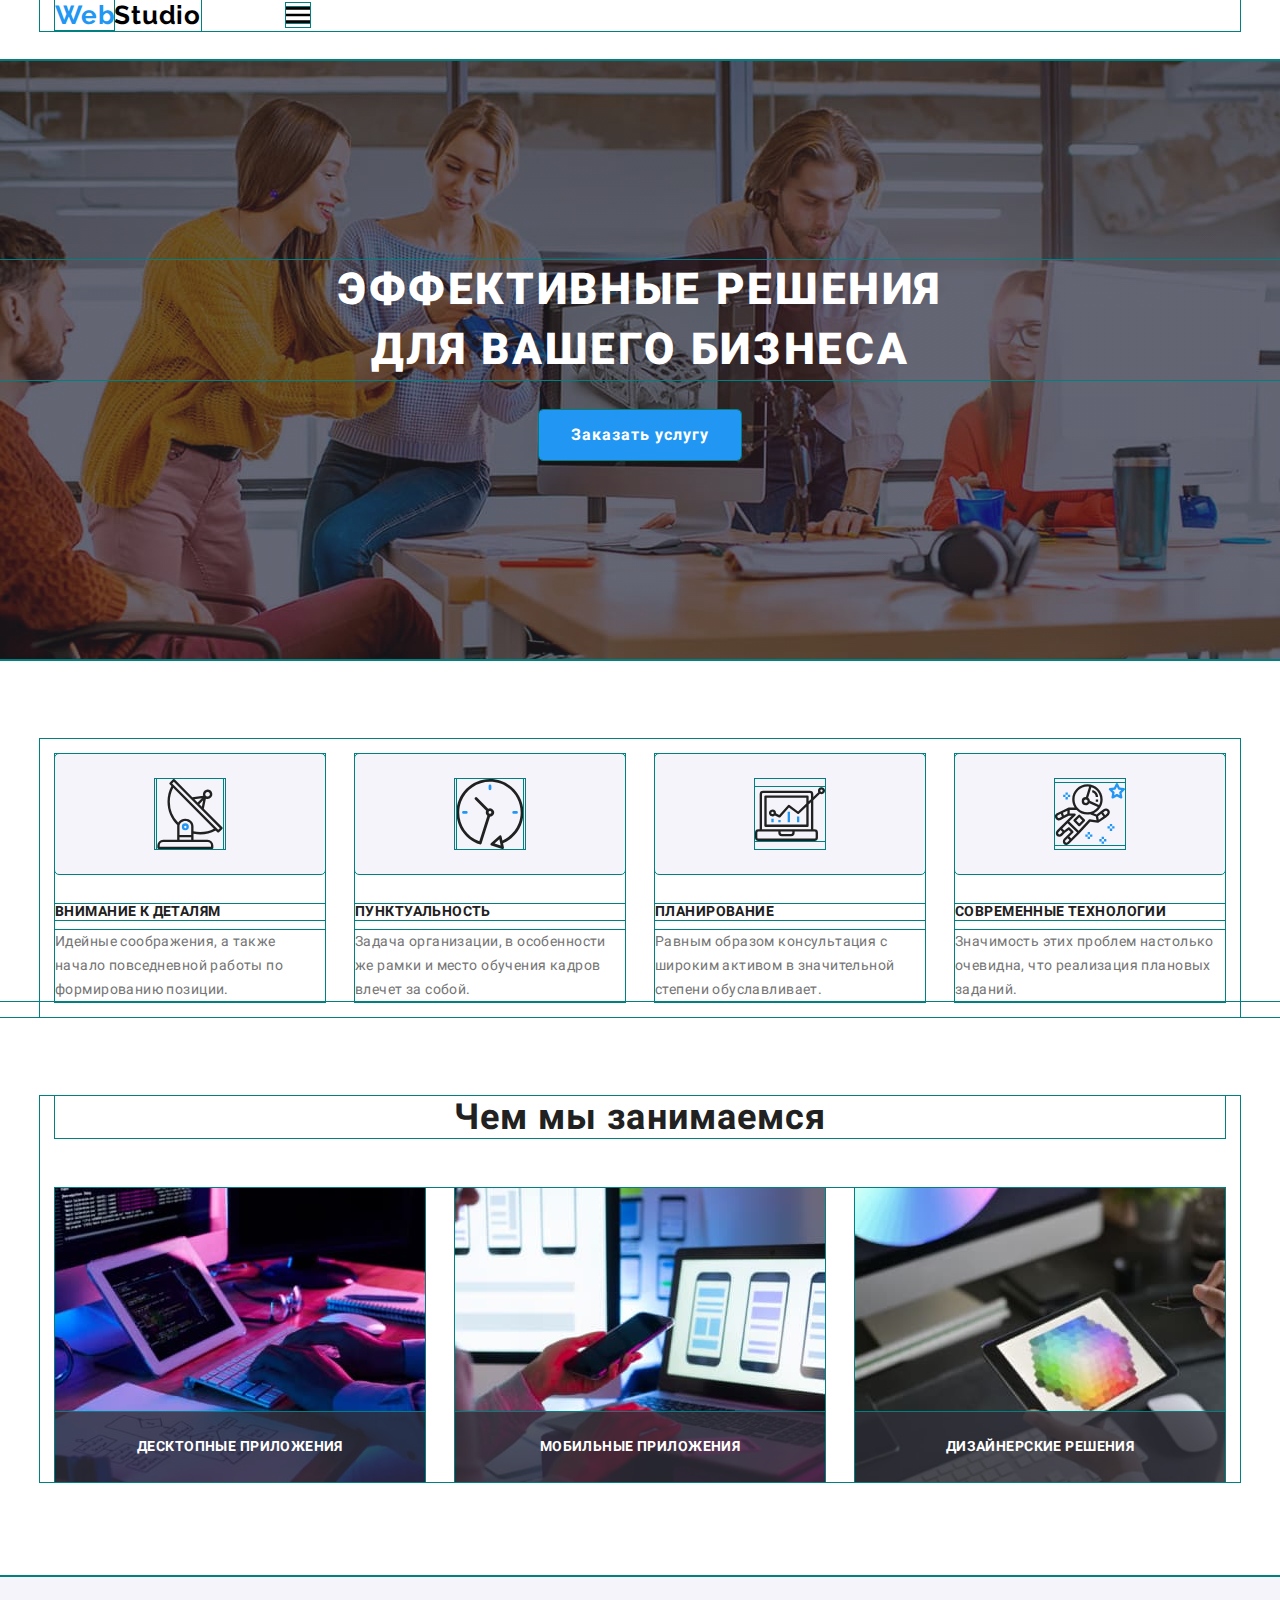
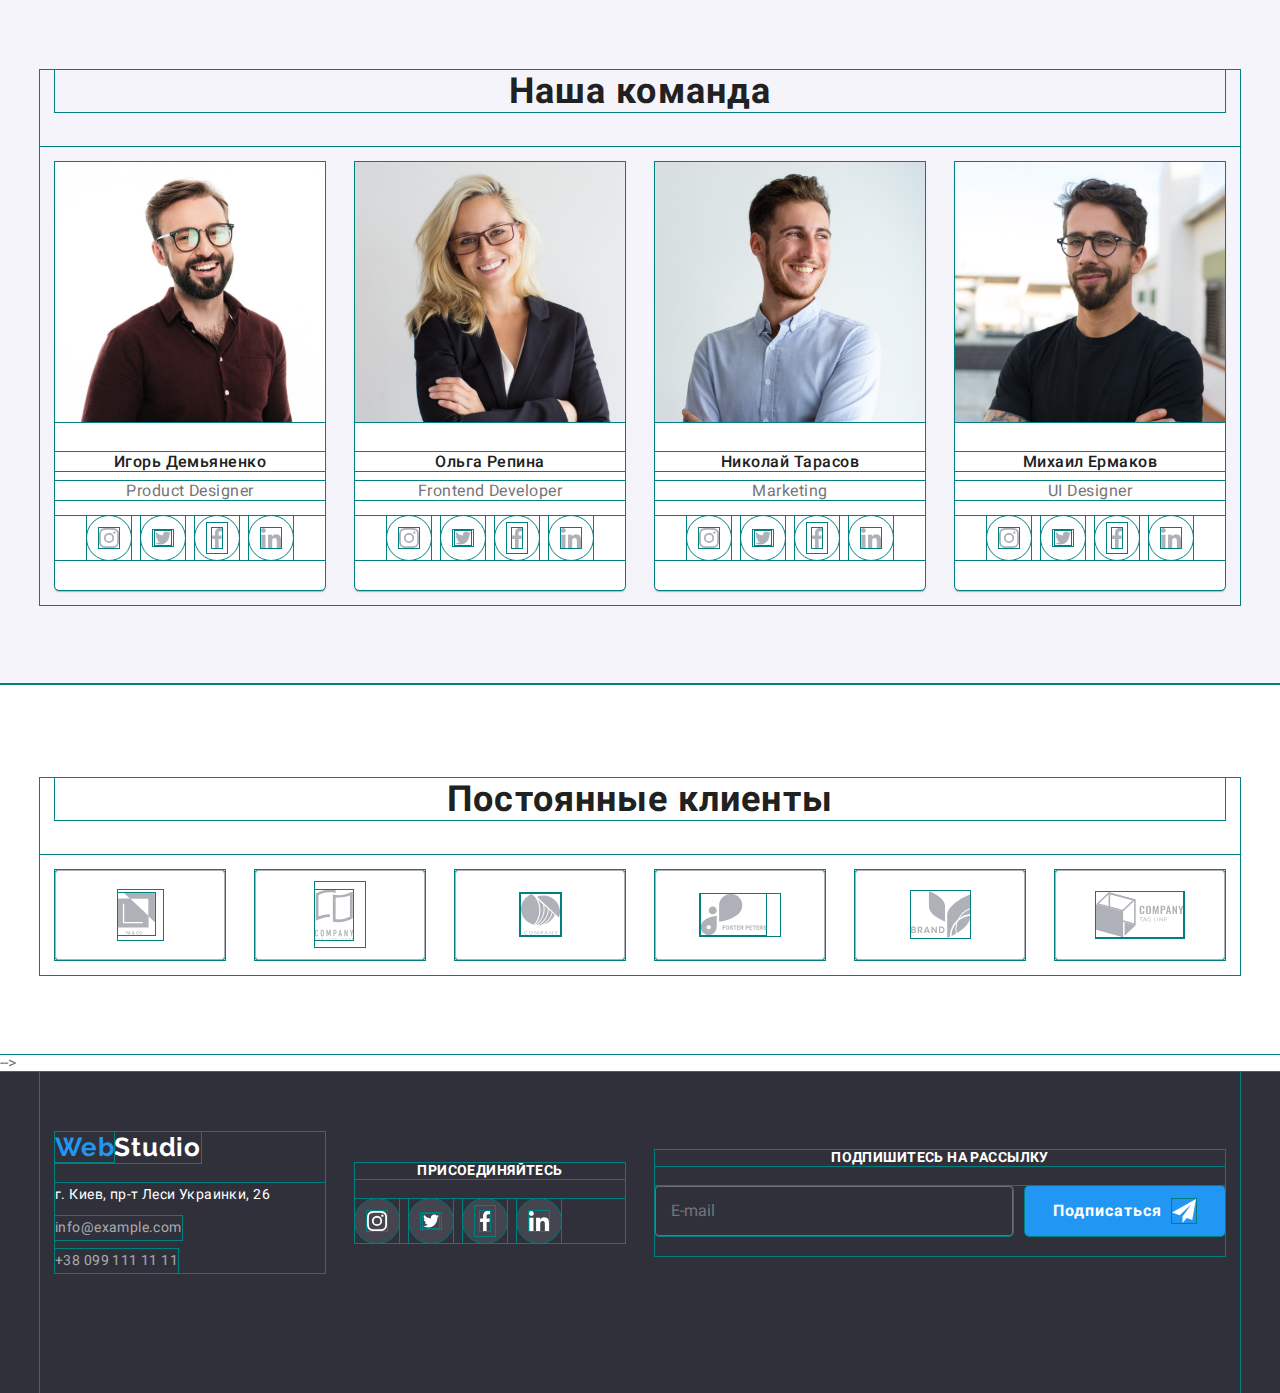
==== commit c0097bdc: "Добавляет адаптивную версию всех страниц и элементов макета" ====
--- a/index.html
+++ b/index.html
@@ -19,38 +19,63 @@
     <!--Шапка-->
     <header class="page-header">
       <div class="container flexbox">
-        <nav class="main-nav">
-          <a href="./index.html" class="logo"><span>Web</span>Studio</a>
-          <ul class="site-nav list">
-            <li class="item">
-              <a href="./index.html" class="link current">Студия</a>
-            </li>
-            <li class="item">
-              <a href="./portfolio.html" class="link hover-line">Портфолио</a>
-            </li>
-            <li class="item">
-              <a href="#contacts" class="link hover-line">Контакты</a>
+        <a href="./index.html" class="logo"><span>Web</span>Studio</a>
+        <button
+          type="button"
+          class="menu-button"
+          aria-expanded="false"
+          aria-controls="menu-container"
+          data-menu-button
+        >
+          <svg
+            width="24"
+            height="24"
+            fill="black"
+            aria-label="Переключатель мобильного меню"
+          >
+            <use
+              class="icon-cross"
+              href="./image/icon/spritemenu.svg#icon-cross"
+            ></use>
+            <use
+              class="icon-menu"
+              href="./image/icon/spritemenu.svg#icon-menu"
+            ></use>
+          </svg>
+        </button>
+        <div class="menu-container" id="menu-container" data-menu>
+          <nav class="main-nav">
+            <ul class="site-nav list">
+              <li class="item">
+                <a href="./index.html" class="link current">Студия</a>
+              </li>
+              <li class="item">
+                <a href="./portfolio.html" class="link hover-line">Портфолио</a>
+              </li>
+              <li class="item">
+                <a href="#contacts" class="link hover-line">Контакты</a>
+              </li>
+            </ul>
+          </nav>
+          <ul class="contacts list">
+            <li class="contacts-item">
+              <a class="link mail" href="mailto:info@devstudio.com">
+                <svg class="icon-envelope" width="16" height="12">
+                  <use href="./image/icon/sprite.svg#icon-envelope"></use>
+                </svg>
+                info@devstudio.com
+              </a>
+            </li>
+            <li class="contacts-item">
+              <a class="link phone" href="tel:+380961111111">
+                <svg class="icon-smartphone" width="10" height="16">
+                  <use href="./image/icon/sprite.svg#icon-smartphone"></use>
+                </svg>
+                +38 096 111 11 11
+              </a>
             </li>
           </ul>
-        </nav>
-        <ul class="contacts list">
-          <li class="contacts-item">
-            <a class="link mail" href="mailto:info@devstudio.com">
-              <svg class="icon-envelope" width="16" height="12">
-                <use href="./image/icon/sprite.svg#icon-envelope"></use>
-              </svg>
-              info@devstudio.com
-            </a>
-          </li>
-          <li class="contacts-item">
-            <a class="link phone" href="tel:+380961111111">
-              <svg class="icon-smartphone" width="10" height="16">
-                <use href="./image/icon/sprite.svg#icon-smartphone"></use>
-              </svg>
-              +38 096 111 11 11
-            </a>
-          </li>
-        </ul>
+        </div>
       </div>
     </header>
 
@@ -70,7 +95,7 @@
         </div>
       </section>
 
-      <!--Преимущества-->
+      <!-- Преимущества -->
       <section class="section features">
         <div class="container">
           <h2 class="section-title visually-hidden">Преимущества</h2>
@@ -129,7 +154,7 @@
       </section>
 
       <!--Чем мы занимаемся-->
-      <section class="section">
+      <section class="section section-work">
         <div class="container">
           <h2 class="section-title">Чем мы занимаемся</h2>
           <ul class="work-items list">
@@ -537,6 +562,7 @@
         </div>
       </div>
     </main>
+    -->
 
     <!-- Подвал -->
 
@@ -611,7 +637,6 @@
               class="footer-subscribe"
               placeholder="E-mail"
             />
-            <!--<input type="submit" value="Подписаться">-->
             <button type="submit" class="button plane">
               Подписаться
               <svg class="icon-plane" width="24" height="24">
@@ -619,11 +644,12 @@
               </svg>
             </button>
           </form>
-          <!-- форма для введения электронной почты -->
+          <!-- форма для введения электронной почты-->
         </div>
       </div>
     </footer>
 
+    <script src="./js/menu.js"></script>
     <script src="./js/modal.js"></script>
   </body>
 </html>
--- a/css/main.min.css
+++ b/css/main.min.css
@@ -1,2 +1,2 @@
-@font-face{font-family:"Raleway";src:url("../fonts/Raleway-Bold.eot");src:local("☺"),url("../fonts/Raleway-Bold.woff") format("woff"),url("../fonts/Raleway-Bold.ttf") format("truetype"),url("../fonts/Raleway-Bold.svg") format("svg");font-weight:700;font-style:normal}@font-face{font-family:"Roboto";src:url("../fonts/Roboto-Black.eot");src:local("☺"),url("../fonts/Roboto-Black.woff") format("woff"),url("../fonts/Roboto-Black.ttf") format("truetype"),url("../fonts/Roboto-Black.svg") format("svg");font-weight:900;font-style:normal}@font-face{font-family:"Roboto";src:url("../fonts/Roboto-Bold.eot");src:local("☺"),url("../fonts/Roboto-Bold.woff") format("woff"),url("../fonts/Roboto-Bold.ttf") format("truetype"),url("../fonts/Roboto-Bold.svg") format("svg");font-weight:700;font-style:normal}@font-face{font-family:"Roboto";src:url("../fonts/Roboto-Medium.eot");src:local("☺"),url("../fonts/Roboto-Medium.woff") format("woff"),url("../fonts/Roboto-Medium.ttf") format("truetype"),url("../fonts/Roboto-Medium.svg") format("svg");font-weight:500;font-style:normal}@font-face{font-family:"Roboto";src:url("../fonts/Roboto-Regular.eot");src:local("☺"),url("../fonts/Roboto-Regular.woff") format("woff"),url("../fonts/Roboto-Regular.ttf") format("truetype"),url("../fonts/Roboto-Regular.svg") format("svg");font-weight:400;font-style:normal}/*! modern-normalize v1.0.0 | MIT License | https://github.com/sindresorhus/modern-normalize */*,*::before,*::after{-webkit-box-sizing:border-box;box-sizing:border-box}:root{-moz-tab-size:4;-o-tab-size:4;tab-size:4}html{line-height:1.15;-webkit-text-size-adjust:100%}body{margin:0}body{font-family:system-ui,-apple-system,"Segoe UI",Roboto,Helvetica,Arial,sans-serif,"Apple Color Emoji","Segoe UI Emoji"}hr{height:0;color:inherit}abbr[title]{-webkit-text-decoration:underline dotted;text-decoration:underline dotted}b,strong{font-weight:bolder}code,kbd,samp,pre{font-family:ui-monospace, SFMono-Regular, Consolas, "Liberation Mono", Menlo, monospace;font-size:1em}small{font-size:80%}sub,sup{font-size:75%;line-height:0;position:relative;vertical-align:baseline}sub{bottom:-0.25em}sup{top:-0.5em}table{text-indent:0;border-color:inherit}button,input,optgroup,select,textarea{font-family:inherit;font-size:100%;line-height:1.15;margin:0}button,select{text-transform:none}button,[type="button"],[type="reset"],[type="submit"]{-webkit-appearance:button}::-moz-focus-inner{border-style:none;padding:0}:-moz-focusring{outline:1px dotted ButtonText}:-moz-ui-invalid{box-shadow:none}legend{padding:0}progress{vertical-align:baseline}::-webkit-inner-spin-button,::-webkit-outer-spin-button{height:auto}[type="search"]{-webkit-appearance:textfield;outline-offset:-2px}::-webkit-search-decoration{-webkit-appearance:none}::-webkit-file-upload-button{-webkit-appearance:button;font:inherit}summary{display:list-item}html{-webkit-box-sizing:border-box;box-sizing:border-box}*,*::before,*::after{-webkit-box-sizing:inherit;box-sizing:inherit}body{background-color:#fff;color:#757575;font-family:"Roboto", sans-serif;font-style:normal}p{margin-top:0px;margin-bottom:0px}img{display:block}.visually-hidden{position:absolute !important;clip:rect(1px 1px 1px 1px);clip:rect(1px, 1px, 1px, 1px);padding:0 !important;border:0 !important;height:1px !important;width:1px !important;overflow:hidden}.list{padding:0px;margin:0px;list-style:none}.link{text-decoration:none}.logo{display:inline-block;margin-right:85px;color:#000;font-family:"Raleway", sans-serif;font-weight:700;font-size:26px;line-height:1.19;letter-spacing:0.03em;text-decoration:none;-webkit-transition:250ms color cubic-bezier(0.4, 0, 0.2, 1);transition:250ms color cubic-bezier(0.4, 0, 0.2, 1)}.logo>span{color:#2196f3}.logo:hover,.logo:focus{color:#2196f3}.social-link{display:-webkit-box;display:-ms-flexbox;display:flex;-webkit-box-pack:center;-ms-flex-pack:center;justify-content:center;-webkit-box-align:center;-ms-flex-align:center;align-items:center;width:44px;height:44px;border-radius:50%;fill:#afb1b8;background-color:#fff;-webkit-transition:250ms background-color cubic-bezier(0.4, 0, 0.2, 1),250ms fill cubic-bezier(0.4, 0, 0.2, 1);transition:250ms background-color cubic-bezier(0.4, 0, 0.2, 1),250ms fill cubic-bezier(0.4, 0, 0.2, 1)}.social-link:hover,.social-link:focus{background-color:#2196f3;fill:#fff}.social-links{display:-webkit-box;display:-ms-flexbox;display:flex;padding-left:32px;padding-right:32px}.social-item{width:calc((100% - 10px * 3) / 4)}.social-item:not(:last-child){margin-right:10px}.container{width:1200px;margin-left:auto;margin-right:auto;padding-left:15px;padding-right:15px}.flexbox{display:-webkit-box;display:-ms-flexbox;display:flex;-webkit-box-align:center;-ms-flex-align:center;align-items:center}.main-nav{display:-webkit-box;display:-ms-flexbox;display:flex;-webkit-box-align:center;-ms-flex-align:center;align-items:center}.site-nav.list,.contacts.list{display:-webkit-box;display:-ms-flexbox;display:flex;-webkit-box-align:center;-ms-flex-align:center;align-items:center}.site-nav>.item:not(:last-child){margin-right:50px}.site-nav .link{position:relative;display:block;padding-top:32px;padding-bottom:32px;color:#212121;font-weight:500;font-size:14px;line-height:1.14;letter-spacing:0.02em;-webkit-transition:250ms color cubic-bezier(0.4, 0, 0.2, 1);transition:250ms color cubic-bezier(0.4, 0, 0.2, 1)}.site-nav .link.current{position:relative;color:#2196f3}.hover-line::after{content:"";position:absolute;bottom:0;left:0;width:100%;height:4px;border-radius:2px;background-color:#2196f3;-webkit-transform:scaleX(0);transform:scaleX(0);-webkit-transition:250ms -webkit-transform cubic-bezier(0.4, 0, 0.2, 1);transition:250ms -webkit-transform cubic-bezier(0.4, 0, 0.2, 1);transition:250ms transform cubic-bezier(0.4, 0, 0.2, 1);transition:250ms transform cubic-bezier(0.4, 0, 0.2, 1), 250ms -webkit-transform cubic-bezier(0.4, 0, 0.2, 1)}.hover-line:hover::after,.hover-line:focus::after{-webkit-transform:scaleX(1);transform:scaleX(1)}.link.current::after{content:"";position:absolute;bottom:0;left:0;width:100%;height:4px;border-radius:2px;background-color:#2196f3}.site-nav .link:hover,.site-nav .link:focus{color:#2196f3}.contacts{margin-left:auto}.contacts .link{display:-webkit-box;display:-ms-flexbox;display:flex;margin-left:30px;padding-bottom:32px;padding-top:32px;color:inherit;font-weight:500;font-size:14px;line-height:1.14;letter-spacing:0.02em;-webkit-transition:250ms color cubic-bezier(0.4, 0, 0.2, 1);transition:250ms color cubic-bezier(0.4, 0, 0.2, 1)}.contacts .link:hover,.contacts .link:focus{color:#2196f3}.contacts a.link.mail{-webkit-box-align:center;-ms-flex-align:center;align-items:center;margin-left:0px}.contacts-link{margin-left:10px}.icon-smartphone,.icon-envelope{margin-right:10px;fill:#757575;-webkit-transition:250ms fill cubic-bezier(0.4, 0, 0.2, 1);transition:250ms fill cubic-bezier(0.4, 0, 0.2, 1)}.link.phone:hover .icon-smartphone,.link.phone:focus .icon-smartphone,.link.mail:hover .icon-envelope,.link.mail:focus .icon-envelope{fill:#2196f3}.hero{display:block;text-align:center}.hero-title{margin-top:0px;margin-bottom:30px;color:#fff;font-weight:900;font-size:44px;line-height:1.36;text-align:center;letter-spacing:0.06em;text-transform:uppercase}.overlay{max-width:100%;min-height:600px;margin-left:auto;margin-right:auto;max-width:1600px;background-color:#c4c4c4;background-image:-webkit-gradient(linear, left top, left bottom, from(rgba(47,48,58,0.4)), to(rgba(47,48,58,0.4))),url(../image/hero.jpg);background-image:linear-gradient(rgba(47,48,58,0.4) 0%, rgba(47,48,58,0.4) 100%),url(../image/hero.jpg);background-repeat:no-repeat;background-position:center;background-size:cover;padding-top:200px}.section{padding-top:94px;padding-bottom:94px}.section-title{margin-top:0px;margin-bottom:50px;color:#212121;font-weight:700;font-size:36px;line-height:1.167;text-align:center;letter-spacing:0.03em}.title{margin-bottom:10px;margin-top:0px;color:#212121;font-weight:700;font-size:14px;line-height:1.14;letter-spacing:0.03em;text-transform:uppercase}.list.filter{display:-webkit-box;display:-ms-flexbox;display:flex;-webkit-box-pack:center;-ms-flex-pack:center;justify-content:center;padding-bottom:50px}.portfolio.list{display:-webkit-box;display:-ms-flexbox;display:flex;-ms-flex-wrap:wrap;flex-wrap:wrap}.portfolio-item{width:370px;margin-right:30px;margin-bottom:30px}.portfolio-item:nth-child(3n){margin-right:0px}.portfolio-item:nth-last-child(-n+3){margin-bottom:0px}.portfolio-link{display:inline-block;border:1px solid #eeeeee;-webkit-transition:250ms -webkit-box-shadow cubic-bezier(0.4, 0, 0.2, 1);transition:250ms -webkit-box-shadow cubic-bezier(0.4, 0, 0.2, 1);transition:250ms box-shadow cubic-bezier(0.4, 0, 0.2, 1);transition:250ms box-shadow cubic-bezier(0.4, 0, 0.2, 1), 250ms -webkit-box-shadow cubic-bezier(0.4, 0, 0.2, 1)}.portfolio-link:hover,.portfolio-link:focus{-webkit-box-shadow:0px 1px 1px rgba(0,0,0,0.12),0px 4px 4px rgba(0,0,0,0.06),1px 4px 6px rgba(0,0,0,0.16);box-shadow:0px 1px 1px rgba(0,0,0,0.12),0px 4px 4px rgba(0,0,0,0.06),1px 4px 6px rgba(0,0,0,0.16)}.portfolio-link:hover .text,.portfolio-link:focus .text{-webkit-transform:translateY(0%);transform:translateY(0%)}.picture{position:relative;overflow:hidden}.text{position:absolute;top:0;bottom:0;opacity:1;padding:63px 24px;color:#fff;background-color:rgba(33,150,243,0.9);font-weight:400;font-size:18px;line-height:1.56;letter-spacing:0.03em;-webkit-transform:translateY(100%);transform:translateY(100%);-webkit-transition:250ms -webkit-transform cubic-bezier(0.4, 0, 0.2, 1);transition:250ms -webkit-transform cubic-bezier(0.4, 0, 0.2, 1);transition:250ms transform cubic-bezier(0.4, 0, 0.2, 1);transition:250ms transform cubic-bezier(0.4, 0, 0.2, 1), 250ms -webkit-transform cubic-bezier(0.4, 0, 0.2, 1)}.content{margin:20px 24px}.subtitle{margin-top:0px;margin-bottom:4px;color:#212121;font-weight:700;font-size:18px;line-height:2;letter-spacing:0.06em}.subject{color:#757575;font-weight:400;font-size:16px;line-height:1.875;letter-spacing:0.03em}.section.features{padding-bottom:0px}.features-list{display:-webkit-box;display:-ms-flexbox;display:flex;-ms-flex-wrap:wrap;flex-wrap:wrap}.features-list>.item{width:270px;margin-right:30px}.features-list>.item:nth-child(4n){margin-right:0px}.features-list .title{color:#212121}.features-item{fill:#212121}.faetures-background{display:-webkit-box;display:-ms-flexbox;display:flex;-webkit-box-align:center;-ms-flex-align:center;align-items:center;-webkit-box-pack:center;-ms-flex-pack:center;justify-content:center;width:270px;height:120px;border-radius:4px;margin-bottom:30px;background-color:#f5f4fa}.desc{font-weight:400;font-size:14px;line-height:1.71;letter-spacing:0.03em}.work-items{display:-webkit-box;display:-ms-flexbox;display:flex}.work-items>.item{position:relative;margin-right:30px;margin-bottom:30px}.work-items>.item:nth-child(3n){margin-right:0px}.work-items>.item:nth-child(-n+3){margin-bottom:0px}.work{position:absolute;bottom:0;left:0;width:100%;height:70px;padding:27px 82px;background-color:rgba(47,48,58,0.8);color:#fff;font-weight:700;font-size:14px;line-height:1.14;text-align:center;letter-spacing:0.03em;text-transform:uppercase}.section-team{background-color:#f5f4fa}.team{margin-top:0px;margin-bottom:10px;color:#212121;font-weight:500;font-size:16px;line-height:1.19;text-align:center;letter-spacing:0.03em}.team-list{display:-webkit-box;display:-ms-flexbox;display:flex}.team-list>.team-item:not(:last-child){margin-right:30px}.team-item{width:270px;padding-bottom:24px;border-radius:0px 0px 4px 4px;-webkit-box-shadow:0px 1px 3px rgba(0,0,0,0.12),0px 1px 1px rgba(0,0,0,0.14),0px 2px 1px rgba(0,0,0,0.2);box-shadow:0px 1px 3px rgba(0,0,0,0.12),0px 1px 1px rgba(0,0,0,0.14),0px 2px 1px rgba(0,0,0,0.2);background-color:#fff}.team-item>.img{margin-bottom:30px}.prof{margin-bottom:16px;color:#757575;font-weight:normal;font-size:16px;line-height:1.19;text-align:center;letter-spacing:0.03em}.clients{display:-webkit-box;display:-ms-flexbox;display:flex}.clients-item:not(:last-child){margin-right:30px}.clients-item-link{display:-webkit-box;display:-ms-flexbox;display:flex;-webkit-box-pack:center;-ms-flex-pack:center;justify-content:center;-webkit-box-align:center;-ms-flex-align:center;align-items:center;-webkit-box-sizing:border-box;box-sizing:border-box;width:170px;height:90px;border:1px solid #afb1b8;border-radius:4px;-webkit-transition:250ms border-color cubic-bezier(0.4, 0, 0.2, 1);transition:250ms border-color cubic-bezier(0.4, 0, 0.2, 1)}.icon-client{fill:#afb1b8;-webkit-transition:250ms fill cubic-bezier(0.4, 0, 0.2, 1);transition:250ms fill cubic-bezier(0.4, 0, 0.2, 1)}.clients-item-link:hover>.icon-client,.clients-item-link:focus>.icon-client,.clients-item-link:hover,.clients-item-link:focus{fill:#2196f3;border-color:#2196f3}.button{display:inline-block;text-align:center;min-width:200px;padding:10px 32px;border-width:0px;border-radius:4px;color:#fff;background-color:#2196f3;font-family:"Roboto", sans-serif;font-weight:700;font-size:16px;line-height:1.875;letter-spacing:0.06em;-webkit-transition:250ms color cubic-bezier(0.4, 0, 0.2, 1),250ms background-color cubic-bezier(0.4, 0, 0.2, 1);transition:250ms color cubic-bezier(0.4, 0, 0.2, 1),250ms background-color cubic-bezier(0.4, 0, 0.2, 1)}.button:hover,.button:focus{cursor:pointer;color:#2196f3;background-color:#f5f4fa}.filter-button.active{color:#fff;background-color:#2196f3;-webkit-box-shadow:0px 3px 1px rgba(0,0,0,0.1),0px 1px 2px rgba(0,0,0,0.08),0px 2px 2px rgba(0,0,0,0.12);box-shadow:0px 3px 1px rgba(0,0,0,0.1),0px 1px 2px rgba(0,0,0,0.08),0px 2px 2px rgba(0,0,0,0.12)}.button.plane{display:-webkit-inline-box;display:-ms-inline-flexbox;display:inline-flex;-webkit-box-align:center;-ms-flex-align:center;align-items:center;padding-left:28px;padding-right:28px}.button-close{position:absolute;top:8px;right:8px;width:30px;height:30px;border-radius:50%;border:1px solid rgba(0,0,0,0.1);fill:#000;background-color:#fff;-webkit-transition:fill 250ms cubic-bezier(0.4, 0, 0.2, 1);transition:fill 250ms cubic-bezier(0.4, 0, 0.2, 1)}.button-close:hover .close{fill:#2196f3}.button-close:hover{cursor:pointer;-webkit-box-shadow:0px 1px 3px rgba(0,0,0,0.12),0px 1px 1px rgba(0,0,0,0.14),0px 2px 1px rgba(0,0,0,0.2);box-shadow:0px 1px 3px rgba(0,0,0,0.12),0px 1px 1px rgba(0,0,0,0.14),0px 2px 1px rgba(0,0,0,0.2)}.icon-plane{margin-left:10px;fill:#fff;-webkit-transition:250ms fill cubic-bezier(0.4, 0, 0.2, 1);transition:250ms fill cubic-bezier(0.4, 0, 0.2, 1)}.button.plane:hover .icon-plane,.button.plane:focus .icon-plane{fill:#2196f3}.filter-button{display:inline-block;text-align:center;padding:6px 22px;min-width:73px;border:1px solid transparent;border-radius:4px;color:#212121;background-color:#f5f4fa;font-family:"Roboto", sans-serif;font-weight:500;font-size:16px;line-height:1.625;letter-spacing:0.03em;-webkit-transition:250ms color cubic-bezier(0.4, 0, 0.2, 1),250ms background-color cubic-bezier(0.4, 0, 0.2, 1),250ms -webkit-box-shadow cubic-bezier(0.4, 0, 0.2, 1);transition:250ms color cubic-bezier(0.4, 0, 0.2, 1),250ms background-color cubic-bezier(0.4, 0, 0.2, 1),250ms -webkit-box-shadow cubic-bezier(0.4, 0, 0.2, 1);transition:250ms color cubic-bezier(0.4, 0, 0.2, 1),250ms background-color cubic-bezier(0.4, 0, 0.2, 1),250ms box-shadow cubic-bezier(0.4, 0, 0.2, 1);transition:250ms color cubic-bezier(0.4, 0, 0.2, 1),250ms background-color cubic-bezier(0.4, 0, 0.2, 1),250ms box-shadow cubic-bezier(0.4, 0, 0.2, 1),250ms -webkit-box-shadow cubic-bezier(0.4, 0, 0.2, 1)}.filter-button:hover,.filter-button:focus{color:#fff;background-color:#2196f3;cursor:pointer;-webkit-box-shadow:0px 3px 1px rgba(0,0,0,0.1),0px 1px 2px rgba(0,0,0,0.08),0px 2px 2px rgba(0,0,0,0.12);box-shadow:0px 3px 1px rgba(0,0,0,0.1),0px 1px 2px rgba(0,0,0,0.08),0px 2px 2px rgba(0,0,0,0.12)}.filter>li:not(:last-child){margin-right:10px}.footer{background-color:#2f303a;color:#fff}.footer-container{display:-webkit-box;display:-ms-flexbox;display:flex;-webkit-box-align:center;-ms-flex-align:center;align-items:center;padding-top:60px;padding-bottom:60px}.footer-flexbox:not(:last-child){width:270px;margin-right:30px}.footer-flexbox.subscribe{width:570px}.address{font-family:"Roboto", sans-serif;font-style:normal;font-weight:400;font-size:14px;line-height:1.71;letter-spacing:0.03em}.footer-contacts{display:inline-block;margin-top:9px;color:rgba(255,255,255,0.6)}.footer-logo{margin-bottom:20px;color:#fff}.footer-logo:hover,.footer-logo:focus,.footer-contacts:hover,.footer-contacts:focus{color:#2196f3}.footer .social-links{padding-left:0px;padding-right:64px}.footer .social-link{background-color:rgba(255,255,255,0.1);fill:#ffffff}.footer .social-link:hover,.footer .social-link:focus{background-color:#2196f3}.footer-subscribe{display:inline-block;height:50px;width:358px;padding-left:15px;padding-top:15px;padding-bottom:15px;margin-right:8px;border:1px solid rgba(255,255,255,0.3);border-radius:4px;background-color:#2f303a;color:rgba(255,255,255,0.6)}.caption{display:-webkit-box;display:-ms-flexbox;display:flex;margin-bottom:20px;font-weight:700;font-size:14px;line-height:1.14;letter-spacing:0.03em;text-transform:uppercase}.backdrop{position:fixed;top:0;left:0;width:100%;height:100%;background-color:rgba(0,0,0,0.2)}.backdrop.is-hidden{opacity:0;pointer-events:none}.backdrop.is-hidden .modal{-webkit-transform:translate(-50%, -50%) scale(0.5);transform:translate(-50%, -50%) scale(0.5)}.modal{position:absolute;top:50%;left:50%;-webkit-transform:translate(-50%, -50%) scale(1);transform:translate(-50%, -50%) scale(1);min-width:528px;min-height:581px;border-radius:4px;-webkit-box-shadow:0px 1px 3px rgba(0,0,0,0.12),0px 1px 1px rgba(0,0,0,0.14),0px 2px 1px rgba(0,0,0,0.2);box-shadow:0px 1px 3px rgba(0,0,0,0.12),0px 1px 1px rgba(0,0,0,0.14),0px 2px 1px rgba(0,0,0,0.2);background-color:#fff;-webkit-transition:250ms -webkit-transform cubic-bezier(0.4, 0, 0.2, 1);transition:250ms -webkit-transform cubic-bezier(0.4, 0, 0.2, 1);transition:250ms transform cubic-bezier(0.4, 0, 0.2, 1);transition:250ms transform cubic-bezier(0.4, 0, 0.2, 1), 250ms -webkit-transform cubic-bezier(0.4, 0, 0.2, 1)}.form-modal{width:528px;height:581px;padding:40px}.form-modal-list{margin-bottom:30px}.form-paragraf{margin-bottom:12px;color:#212121;font-weight:700;font-size:20px;line-height:1.15;text-align:center;letter-spacing:0.03em}.form-fild{position:relative;display:-webkit-box;display:-ms-flexbox;display:flex;-webkit-box-orient:vertical;-webkit-box-direction:normal;-ms-flex-direction:column;flex-direction:column}.form-label{margin-bottom:4px;font-size:12px;line-height:1.1667;letter-spacing:0.01em}.form-input{height:40px;padding:11px 40px;margin-bottom:10px;border:1px solid rgba(33,33,33,0.2);border-radius:4px;outline-color:rgba(0,0,0,0.12);font-size:18px;-webkit-transition:outline-color 250ms cubic-bezier(0.4, 0, 0.2, 1);transition:outline-color 250ms cubic-bezier(0.4, 0, 0.2, 1)}.form-fild input:focus,.form-fild textarea:focus{outline-color:#2196f3;border:0px solid #fff;border-radius:0px}.icon{position:absolute;top:29px;left:15px}.icon-item{width:18px;height:18px;-webkit-transition:fill 250ms cubic-bezier(0.4, 0, 0.2, 1);transition:fill 250ms cubic-bezier(0.4, 0, 0.2, 1)}.form-input:focus ~ .icon>.icon-item{fill:#2196f3}.comment{height:120px;resize:none;padding:12px 16px;border:1px solid rgba(33,33,33,0.2);border-radius:4px;outline-color:rgba(0,0,0,0.12);-webkit-transition:outline-color 250ms cubic-bezier(0.4, 0, 0.2, 1);transition:outline-color 250ms cubic-bezier(0.4, 0, 0.2, 1)}.comment::-webkit-input-placeholder{color:rgba(117,117,117,0.5);font-size:14px;line-height:1.143;letter-spacing:0.01em}.comment:-ms-input-placeholder{color:rgba(117,117,117,0.5);font-size:14px;line-height:1.143;letter-spacing:0.01em}.comment::-ms-input-placeholder{color:rgba(117,117,117,0.5);font-size:14px;line-height:1.143;letter-spacing:0.01em}.comment::placeholder{color:rgba(117,117,117,0.5);font-size:14px;line-height:1.143;letter-spacing:0.01em}.checkbox{display:-webkit-box;display:-ms-flexbox;display:flex;-webkit-box-align:center;-ms-flex-align:center;align-items:center;-webkit-box-pack:center;-ms-flex-pack:center;justify-content:center;margin-top:20px;font-size:14px;line-height:1.714;letter-spacing:0.03em}.form-fild-checkbox{margin-top:20px;text-align:center}.icon-checkbox{display:inline-block;vertical-align:middle;width:16px;height:15px;margin-right:5px;border:1.8px solid #212121;border-radius:3px;background-color:#fff}.input-checkbox:checked+.icon-checkbox{border-color:transparent;background-color:#2196f3;background-image:url(../image/icon/check.svg);background-size:contain;background-origin:border-box}.agreement{margin-left:3px;color:#2196f3}.form-button{margin-left:124px;-webkit-box-shadow:0px 1px 3px rgba(0,0,0,0.12),0px 1px 1px rgba(0,0,0,0.14),0px 2px 1px rgba(0,0,0,0.2);box-shadow:0px 1px 3px rgba(0,0,0,0.12),0px 1px 1px rgba(0,0,0,0.14),0px 2px 1px rgba(0,0,0,0.2)}
+@font-face{font-family:"Raleway";src:url("../fonts/Raleway-Bold.eot");src:local("☺"),url("../fonts/Raleway-Bold.woff") format("woff"),url("../fonts/Raleway-Bold.ttf") format("truetype"),url("../fonts/Raleway-Bold.svg") format("svg");font-weight:700;font-style:normal}@font-face{font-family:"Roboto";src:url("../fonts/Roboto-Black.eot");src:local("☺"),url("../fonts/Roboto-Black.woff") format("woff"),url("../fonts/Roboto-Black.ttf") format("truetype"),url("../fonts/Roboto-Black.svg") format("svg");font-weight:900;font-style:normal}@font-face{font-family:"Roboto";src:url("../fonts/Roboto-Bold.eot");src:local("☺"),url("../fonts/Roboto-Bold.woff") format("woff"),url("../fonts/Roboto-Bold.ttf") format("truetype"),url("../fonts/Roboto-Bold.svg") format("svg");font-weight:700;font-style:normal}@font-face{font-family:"Roboto";src:url("../fonts/Roboto-Medium.eot");src:local("☺"),url("../fonts/Roboto-Medium.woff") format("woff"),url("../fonts/Roboto-Medium.ttf") format("truetype"),url("../fonts/Roboto-Medium.svg") format("svg");font-weight:500;font-style:normal}@font-face{font-family:"Roboto";src:url("../fonts/Roboto-Regular.eot");src:local("☺"),url("../fonts/Roboto-Regular.woff") format("woff"),url("../fonts/Roboto-Regular.ttf") format("truetype"),url("../fonts/Roboto-Regular.svg") format("svg");font-weight:400;font-style:normal}/*! modern-normalize v1.0.0 | MIT License | https://github.com/sindresorhus/modern-normalize */*,*::before,*::after{-webkit-box-sizing:border-box;box-sizing:border-box}:root{-moz-tab-size:4;-o-tab-size:4;tab-size:4}html{line-height:1.15;-webkit-text-size-adjust:100%}body{margin:0}body{font-family:system-ui,-apple-system,"Segoe UI",Roboto,Helvetica,Arial,sans-serif,"Apple Color Emoji","Segoe UI Emoji"}hr{height:0;color:inherit}abbr[title]{-webkit-text-decoration:underline dotted;text-decoration:underline dotted}b,strong{font-weight:bolder}code,kbd,samp,pre{font-family:ui-monospace, SFMono-Regular, Consolas, "Liberation Mono", Menlo, monospace;font-size:1em}small{font-size:80%}sub,sup{font-size:75%;line-height:0;position:relative;vertical-align:baseline}sub{bottom:-0.25em}sup{top:-0.5em}table{text-indent:0;border-color:inherit}button,input,optgroup,select,textarea{font-family:inherit;font-size:100%;line-height:1.15;margin:0}button,select{text-transform:none}button,[type="button"],[type="reset"],[type="submit"]{-webkit-appearance:button}::-moz-focus-inner{border-style:none;padding:0}:-moz-focusring{outline:1px dotted ButtonText}:-moz-ui-invalid{box-shadow:none}legend{padding:0}progress{vertical-align:baseline}::-webkit-inner-spin-button,::-webkit-outer-spin-button{height:auto}[type="search"]{-webkit-appearance:textfield;outline-offset:-2px}::-webkit-search-decoration{-webkit-appearance:none}::-webkit-file-upload-button{-webkit-appearance:button;font:inherit}summary{display:list-item}html{-webkit-box-sizing:border-box;box-sizing:border-box}*,*::before,*::after{-webkit-box-sizing:inherit;box-sizing:inherit;outline:1px solid teal}body{background-color:#fff;color:#757575;font-family:"Roboto", sans-serif;font-style:normal}p{margin-top:0px;margin-bottom:0px}img{display:block}.visually-hidden{position:absolute !important;clip:rect(1px 1px 1px 1px);clip:rect(1px, 1px, 1px, 1px);padding:0 !important;border:0 !important;height:1px !important;width:1px !important;overflow:hidden}.list{padding:0px;margin:0px;list-style:none}.link{text-decoration:none}.logo{display:inline-block;margin-right:85px;color:#000;font-family:"Raleway", sans-serif;font-weight:700;font-size:26px;line-height:1.19;letter-spacing:0.03em;text-decoration:none;-webkit-transition:250ms color cubic-bezier(0.4, 0, 0.2, 1);transition:250ms color cubic-bezier(0.4, 0, 0.2, 1)}.logo>span{color:#2196f3}.logo:hover,.logo:focus{color:#2196f3}.menu-button{display:-webkit-inline-box;display:-ms-inline-flexbox;display:inline-flex;margin:0;padding:0;border:none;background-color:transparent}.menu-button .icon-cross{display:none}.menu-button.is-open .icon-cross{display:block}.menu-button.is-open .icon-menu{display:none}.menu-container{display:none;position:absolute;top:100%;left:0;width:100%;height:420px;padding:0;-webkit-box-align:center;-ms-flex-align:center;align-items:center;background-color:#fff;-webkit-box-shadow:0px 4px 8px rgba(0,0,0,0.04),0px 2px 4px rgba(0,0,0,0.08),0px 1px 3px rgba(0,0,0,0.16);box-shadow:0px 4px 8px rgba(0,0,0,0.04),0px 2px 4px rgba(0,0,0,0.08),0px 1px 3px rgba(0,0,0,0.16)}.menu-container.is-open{display:block}.social-link{display:-webkit-box;display:-ms-flexbox;display:flex;-webkit-box-pack:center;-ms-flex-pack:center;justify-content:center;-webkit-box-align:center;-ms-flex-align:center;align-items:center;width:44px;height:44px;border-radius:50%;fill:#afb1b8;background-color:#fff;-webkit-transition:250ms background-color cubic-bezier(0.4, 0, 0.2, 1),250ms fill cubic-bezier(0.4, 0, 0.2, 1);transition:250ms background-color cubic-bezier(0.4, 0, 0.2, 1),250ms fill cubic-bezier(0.4, 0, 0.2, 1)}.social-link:hover,.social-link:focus{background-color:#2196f3;fill:#fff}.social-links{display:-webkit-box;display:-ms-flexbox;display:flex;padding-left:32px;padding-right:32px}.social-item{width:calc((100% - 10px * 3) / 4)}.social-item:not(:last-child){margin-right:10px}.contacts{display:none}@media (min-width: 768px){.contacts{margin-left:auto}}.contacts .link{display:-webkit-box;display:-ms-flexbox;display:flex;margin-left:30px;padding-bottom:32px;padding-top:32px;color:inherit;font-weight:500;font-size:14px;line-height:1.14;letter-spacing:0.02em;-webkit-transition:250ms color cubic-bezier(0.4, 0, 0.2, 1);transition:250ms color cubic-bezier(0.4, 0, 0.2, 1)}.contacts .link:hover,.contacts .link:focus{color:#2196f3}.contacts a.link.mail{-webkit-box-align:center;-ms-flex-align:center;align-items:center;margin-left:0px}.contacts-link{margin-left:10px}.icon-smartphone,.icon-envelope{margin-right:10px;fill:#757575;-webkit-transition:250ms fill cubic-bezier(0.4, 0, 0.2, 1);transition:250ms fill cubic-bezier(0.4, 0, 0.2, 1)}.link.phone:hover .icon-smartphone,.link.phone:focus .icon-smartphone,.link.mail:hover .icon-envelope,.link.mail:focus .icon-envelope{fill:#2196f3}.title{margin-bottom:10px;margin-top:0px;color:#212121;font-weight:700;font-size:14px;line-height:1.14;letter-spacing:0.03em;text-transform:uppercase}.button{display:inline-block;text-align:center;min-width:200px;padding:10px 32px;border-width:0px;border-radius:4px;color:#fff;background-color:#2196f3;font-family:"Roboto", sans-serif;font-weight:700;font-size:16px;line-height:1.875;letter-spacing:0.06em;-webkit-transition:250ms color cubic-bezier(0.4, 0, 0.2, 1),250ms background-color cubic-bezier(0.4, 0, 0.2, 1);transition:250ms color cubic-bezier(0.4, 0, 0.2, 1),250ms background-color cubic-bezier(0.4, 0, 0.2, 1)}.button:hover,.button:focus{cursor:pointer;color:#2196f3;background-color:#f5f4fa}.filter-button.active{color:#fff;background-color:#2196f3;-webkit-box-shadow:0px 3px 1px rgba(0,0,0,0.1),0px 1px 2px rgba(0,0,0,0.08),0px 2px 2px rgba(0,0,0,0.12);box-shadow:0px 3px 1px rgba(0,0,0,0.1),0px 1px 2px rgba(0,0,0,0.08),0px 2px 2px rgba(0,0,0,0.12)}.button.plane{display:-webkit-inline-box;display:-ms-inline-flexbox;display:inline-flex;-webkit-box-align:center;-ms-flex-align:center;align-items:center;padding-left:28px;padding-right:28px}.button-close{position:absolute;top:8px;right:8px;width:30px;height:30px;border-radius:50%;border:1px solid rgba(0,0,0,0.1);fill:#000;background-color:#fff;-webkit-transition:fill 250ms cubic-bezier(0.4, 0, 0.2, 1);transition:fill 250ms cubic-bezier(0.4, 0, 0.2, 1)}.button-close:hover .close{fill:#2196f3}.button-close:hover{cursor:pointer;-webkit-box-shadow:0px 1px 3px rgba(0,0,0,0.12),0px 1px 1px rgba(0,0,0,0.14),0px 2px 1px rgba(0,0,0,0.2);box-shadow:0px 1px 3px rgba(0,0,0,0.12),0px 1px 1px rgba(0,0,0,0.14),0px 2px 1px rgba(0,0,0,0.2)}.icon-plane{margin-left:10px;fill:#fff;-webkit-transition:250ms fill cubic-bezier(0.4, 0, 0.2, 1);transition:250ms fill cubic-bezier(0.4, 0, 0.2, 1)}.button.plane:hover .icon-plane,.button.plane:focus .icon-plane{fill:#2196f3}.filter-button{display:inline-block;text-align:center;padding:6px 22px;min-width:73px;border:1px solid transparent;border-radius:4px;color:#212121;background-color:#f5f4fa;font-family:"Roboto", sans-serif;font-weight:500;font-size:16px;line-height:1.625;letter-spacing:0.03em;-webkit-transition:250ms color cubic-bezier(0.4, 0, 0.2, 1),250ms background-color cubic-bezier(0.4, 0, 0.2, 1),250ms -webkit-box-shadow cubic-bezier(0.4, 0, 0.2, 1);transition:250ms color cubic-bezier(0.4, 0, 0.2, 1),250ms background-color cubic-bezier(0.4, 0, 0.2, 1),250ms -webkit-box-shadow cubic-bezier(0.4, 0, 0.2, 1);transition:250ms color cubic-bezier(0.4, 0, 0.2, 1),250ms background-color cubic-bezier(0.4, 0, 0.2, 1),250ms box-shadow cubic-bezier(0.4, 0, 0.2, 1);transition:250ms color cubic-bezier(0.4, 0, 0.2, 1),250ms background-color cubic-bezier(0.4, 0, 0.2, 1),250ms box-shadow cubic-bezier(0.4, 0, 0.2, 1),250ms -webkit-box-shadow cubic-bezier(0.4, 0, 0.2, 1)}.filter-button:hover,.filter-button:focus{color:#fff;background-color:#2196f3;cursor:pointer;-webkit-box-shadow:0px 3px 1px rgba(0,0,0,0.1),0px 1px 2px rgba(0,0,0,0.08),0px 2px 2px rgba(0,0,0,0.12);box-shadow:0px 3px 1px rgba(0,0,0,0.1),0px 1px 2px rgba(0,0,0,0.08),0px 2px 2px rgba(0,0,0,0.12)}.filter>li:not(:last-child){margin-right:10px}.backdrop{position:fixed;top:0;left:0;width:100%;height:100%;padding:94px 15px;background-color:rgba(0,0,0,0.2);overflow-y:scroll}.backdrop.is-hidden{opacity:0;pointer-events:none}.backdrop.is-hidden .modal{-webkit-transform:translate(-50%, -50%) scale(0.5);transform:translate(-50%, -50%) scale(0.5)}.modal{position:absolute;top:50%;left:50%;-webkit-transform:translate(-50%, -50%) scale(1);transform:translate(-50%, -50%) scale(1);width:450px;height:609px;border-radius:4px;-webkit-box-shadow:0px 1px 3px rgba(0,0,0,0.12),0px 1px 1px rgba(0,0,0,0.14),0px 2px 1px rgba(0,0,0,0.2);box-shadow:0px 1px 3px rgba(0,0,0,0.12),0px 1px 1px rgba(0,0,0,0.14),0px 2px 1px rgba(0,0,0,0.2);background-color:#fff;-webkit-transition:250ms -webkit-transform cubic-bezier(0.4, 0, 0.2, 1);transition:250ms -webkit-transform cubic-bezier(0.4, 0, 0.2, 1);transition:250ms transform cubic-bezier(0.4, 0, 0.2, 1);transition:250ms transform cubic-bezier(0.4, 0, 0.2, 1), 250ms -webkit-transform cubic-bezier(0.4, 0, 0.2, 1)}@media (min-width: 1200px){.modal{min-width:528px;min-height:581px}}.form-modal{width:450px;height:609px;padding:40px}@media (min-width: 1200px){.form-modal{width:528px;height:581px;padding:40px}}.form-modal-list{margin-bottom:30px}.form-paragraf{margin-bottom:12px;color:#212121;font-weight:700;font-size:20px;line-height:1.15;text-align:center;letter-spacing:0.03em}.form-fild{position:relative;display:-webkit-box;display:-ms-flexbox;display:flex;-webkit-box-orient:vertical;-webkit-box-direction:normal;-ms-flex-direction:column;flex-direction:column}.form-label{margin-bottom:4px;font-size:12px;line-height:1.1667;letter-spacing:0.01em}.form-input{height:40px;padding:11px 40px;margin-bottom:10px;border:1px solid rgba(33,33,33,0.2);border-radius:4px;outline-color:rgba(0,0,0,0.12);font-size:18px;-webkit-transition:outline-color 250ms cubic-bezier(0.4, 0, 0.2, 1);transition:outline-color 250ms cubic-bezier(0.4, 0, 0.2, 1)}.form-fild input:focus,.form-fild textarea:focus{outline-color:#2196f3;border:0px solid #fff;border-radius:0px}.icon{position:absolute;top:29px;left:15px}.icon-item{width:18px;height:18px;-webkit-transition:fill 250ms cubic-bezier(0.4, 0, 0.2, 1);transition:fill 250ms cubic-bezier(0.4, 0, 0.2, 1)}.form-input:focus ~ .icon>.icon-item{fill:#2196f3}.comment{height:120px;resize:none;padding:12px 16px;border:1px solid rgba(33,33,33,0.2);border-radius:4px;outline-color:rgba(0,0,0,0.12);-webkit-transition:outline-color 250ms cubic-bezier(0.4, 0, 0.2, 1);transition:outline-color 250ms cubic-bezier(0.4, 0, 0.2, 1)}.comment::-webkit-input-placeholder{color:rgba(117,117,117,0.5);font-size:14px;line-height:1.143;letter-spacing:0.01em}.comment:-ms-input-placeholder{color:rgba(117,117,117,0.5);font-size:14px;line-height:1.143;letter-spacing:0.01em}.comment::-ms-input-placeholder{color:rgba(117,117,117,0.5);font-size:14px;line-height:1.143;letter-spacing:0.01em}.comment::placeholder{color:rgba(117,117,117,0.5);font-size:14px;line-height:1.143;letter-spacing:0.01em}.checkbox{display:-webkit-box;display:-ms-flexbox;display:flex;-webkit-box-align:center;-ms-flex-align:center;align-items:center;-webkit-box-pack:center;-ms-flex-pack:center;justify-content:center;margin-top:20px;font-size:12px;line-height:1.17;letter-spacing:0.03em}@media (min-width: 1200px){.checkbox{font-size:14px;line-height:1.714}}.form-fild-checkbox{margin-top:20px;text-align:center}.icon-checkbox{display:inline-block;vertical-align:middle;width:16px;height:15px;margin-right:5px;border:1.8px solid #212121;border-radius:3px;background-color:#fff}.input-checkbox:checked+.icon-checkbox{border-color:transparent;background-color:#2196f3;background-image:url(../image/icon/check.svg);background-size:contain;background-origin:border-box}.agreement{margin-left:3px;color:#2196f3}.form-button{margin-left:85px;-webkit-box-shadow:0px 1px 3px rgba(0,0,0,0.12),0px 1px 1px rgba(0,0,0,0.14),0px 2px 1px rgba(0,0,0,0.2);box-shadow:0px 1px 3px rgba(0,0,0,0.12),0px 1px 1px rgba(0,0,0,0.14),0px 2px 1px rgba(0,0,0,0.2)}@media (min-width: 1200px){.form-button{margin-left:124px}}.container{width:100%;margin-left:auto;margin-right:auto;padding-left:15px;padding-right:15px}@media (min-width: 480px){.container{width:480px}}@media (min-width: 768px){.container{width:768px}}@media (min-width: 1200px){.container{width:1200px}}.page-header{position:relative;height:60px}.flexbox{display:-webkit-box;display:-ms-flexbox;display:flex;-webkit-box-align:center;-ms-flex-align:center;align-items:center}@media (min-width: 768px){.main-nav{display:-webkit-box;display:-ms-flexbox;display:flex;-webkit-box-align:center;-ms-flex-align:center;align-items:center}}.site-nav.list{margin-right:85px}@media (min-width: 768px){.site-nav.list,.contacts.list{display:-webkit-box;display:-ms-flexbox;display:flex;-ms-flex-wrap:wrap;flex-wrap:wrap;-webkit-box-align:center;-ms-flex-align:center;align-items:center}}.site-nav .link{position:relative;display:block;padding-top:32px;padding-bottom:32px;color:#212121;font-weight:500;font-size:14px;line-height:1.14;letter-spacing:0.02em;-webkit-transition:250ms color cubic-bezier(0.4, 0, 0.2, 1);transition:250ms color cubic-bezier(0.4, 0, 0.2, 1)}.site-nav .link.current{position:relative;color:#2196f3}.hover-line::after{content:"";position:absolute;bottom:0;left:0;width:100%;height:4px;border-radius:2px;background-color:#2196f3;-webkit-transform:scaleX(0);transform:scaleX(0);-webkit-transition:250ms -webkit-transform cubic-bezier(0.4, 0, 0.2, 1);transition:250ms -webkit-transform cubic-bezier(0.4, 0, 0.2, 1);transition:250ms transform cubic-bezier(0.4, 0, 0.2, 1);transition:250ms transform cubic-bezier(0.4, 0, 0.2, 1), 250ms -webkit-transform cubic-bezier(0.4, 0, 0.2, 1)}.hover-line:hover::after,.hover-line:focus::after{-webkit-transform:scaleX(1);transform:scaleX(1)}.link.current::after{content:"";position:absolute;bottom:0;left:0;width:100%;height:4px;border-radius:2px;background-color:#2196f3}.site-nav .link:hover,.site-nav .link:focus{color:#2196f3}.hero{display:block;text-align:center}.hero-title{margin-top:0px;margin-bottom:30px;color:#fff;font-weight:900;font-size:26px;line-height:1.62;text-align:center;letter-spacing:0.06em;text-transform:uppercase}@media (min-width: 1200px){.hero-title{font-size:44px;line-height:1.36}}.overlay{max-width:100%;min-height:600px;margin-left:auto;margin-right:auto;max-width:1600px;background-color:#c4c4c4;background-image:-webkit-gradient(linear, left top, left bottom, from(rgba(47,48,58,0.4)), to(rgba(47,48,58,0.4))),url(../image/hero.jpg);background-image:linear-gradient(rgba(47,48,58,0.4) 0%, rgba(47,48,58,0.4) 100%),url(../image/hero.jpg);background-repeat:no-repeat;background-position:center;background-size:cover;padding-top:200px}.section{padding:60px 0px}@media (min-width: 1200px){.section{padding:94px 0px}}.section-title{margin-top:0px;margin-bottom:30px;color:#212121;font-weight:700;font-size:28px;line-height:1.178;text-align:center;letter-spacing:0.03em}@media (min-width: 1200px){.section-title{font-size:36px;line-height:1.167;margin-bottom:50px}}.list.filter{display:-webkit-box;display:-ms-flexbox;display:flex;-ms-flex-wrap:wrap;flex-wrap:wrap;margin-bottom:25px}@media (min-width: 768px){.list.filter{margin-bottom:15px}}@media (min-width: 1200px){.list.filter{-webkit-box-pack:center;-ms-flex-pack:center;justify-content:center;margin-bottom:35px}}.list.filter>li{margin-right:8px;margin-bottom:15px}.portfolio.list{display:-webkit-box;display:-ms-flexbox;display:flex;-ms-flex-wrap:wrap;flex-wrap:wrap;margin:-15px;padding:0}.portfolio-item{margin:15px}@media (min-width: 768px){.portfolio-item{width:calc((100% - 4 * 15px) / 2)}}@media (min-width: 1200px){.portfolio-item{width:calc((100% - 6 * 15px) / 3)}}.portfolio-link{display:inline-block;border:1px solid #eeeeee;-webkit-transition:250ms -webkit-box-shadow cubic-bezier(0.4, 0, 0.2, 1);transition:250ms -webkit-box-shadow cubic-bezier(0.4, 0, 0.2, 1);transition:250ms box-shadow cubic-bezier(0.4, 0, 0.2, 1);transition:250ms box-shadow cubic-bezier(0.4, 0, 0.2, 1), 250ms -webkit-box-shadow cubic-bezier(0.4, 0, 0.2, 1)}.portfolio-link:hover,.portfolio-link:focus{-webkit-box-shadow:0px 1px 1px rgba(0,0,0,0.12),0px 4px 4px rgba(0,0,0,0.06),1px 4px 6px rgba(0,0,0,0.16);box-shadow:0px 1px 1px rgba(0,0,0,0.12),0px 4px 4px rgba(0,0,0,0.06),1px 4px 6px rgba(0,0,0,0.16)}.portfolio-link:hover .text,.portfolio-link:focus .text{-webkit-transform:translateY(0%);transform:translateY(0%)}.picture{position:relative;overflow:hidden}.text{position:absolute;top:0;bottom:0;opacity:1;padding:63px 24px;color:#fff;background-color:rgba(33,150,243,0.9);font-weight:400;font-size:18px;line-height:1.56;letter-spacing:0.03em;-webkit-transform:translateY(100%);transform:translateY(100%);-webkit-transition:250ms -webkit-transform cubic-bezier(0.4, 0, 0.2, 1);transition:250ms -webkit-transform cubic-bezier(0.4, 0, 0.2, 1);transition:250ms transform cubic-bezier(0.4, 0, 0.2, 1);transition:250ms transform cubic-bezier(0.4, 0, 0.2, 1), 250ms -webkit-transform cubic-bezier(0.4, 0, 0.2, 1)}.content{margin:20px 24px}.subtitle{margin-top:0px;margin-bottom:4px;color:#212121;font-weight:700;font-size:18px;line-height:2;letter-spacing:0.06em}.subject{color:#757575;font-weight:400;font-size:16px;line-height:1.875;letter-spacing:0.03em}@media (min-width: 1200px){.section.features{padding-bottom:0px}}.features-list{display:-webkit-box;display:-ms-flexbox;display:flex;-ms-flex-wrap:wrap;flex-wrap:wrap;margin:-15px;padding:0}.features-list>.item{margin:15px}@media (min-width: 768px){.features-list>.item{width:calc((100% - 4 * 15px) / 2)}}@media (min-width: 1200px){.features-list>.item{width:calc((100% - 8 * 15px) / 4)}}.features-list .title{color:#212121}.features-item{fill:#212121}.faetures-background{display:-webkit-box;display:-ms-flexbox;display:flex;-webkit-box-align:center;-ms-flex-align:center;align-items:center;-webkit-box-pack:center;-ms-flex-pack:center;justify-content:center;height:120px;border-radius:4px;margin-bottom:30px;background-color:#f5f4fa}.desc{font-weight:400;font-size:14px;line-height:1.71;letter-spacing:0.03em}.section-work{display:none}@media (min-width: 1200px){.section-work{display:-webkit-box;display:-ms-flexbox;display:flex}}.work-items{display:-webkit-box;display:-ms-flexbox;display:flex}.work-items>.item{position:relative;margin-right:30px;margin-bottom:30px}.work-items>.item:nth-child(3n){margin-right:0px}.work-items>.item:nth-child(-n+3){margin-bottom:0px}.work{position:absolute;bottom:0;left:0;width:100%;height:70px;padding:27px 82px;background-color:rgba(47,48,58,0.8);color:#fff;font-weight:700;font-size:14px;line-height:1.14;text-align:center;letter-spacing:0.03em;text-transform:uppercase}.section-team{background-color:#f5f4fa}.team{margin-top:0px;margin-bottom:10px;color:#212121;font-weight:500;font-size:16px;line-height:1.19;text-align:center;letter-spacing:0.03em}@media (min-width: 768px){.team-list{display:-webkit-box;display:-ms-flexbox;display:flex;-ms-flex-wrap:wrap;flex-wrap:wrap;margin:-15px;padding:0}}.team-item{padding-bottom:24px;margin:15px;border-radius:0px 0px 4px 4px;-webkit-box-shadow:0px 1px 3px rgba(0,0,0,0.12),0px 1px 1px rgba(0,0,0,0.14),0px 2px 1px rgba(0,0,0,0.2);box-shadow:0px 1px 3px rgba(0,0,0,0.12),0px 1px 1px rgba(0,0,0,0.14),0px 2px 1px rgba(0,0,0,0.2);background-color:#fff}@media (min-width: 768px){.team-item{width:calc((100% - 4 * 15px) / 2)}}@media (min-width: 1200px){.team-item{width:calc((100% - 8 * 15px) / 4);padding-bottom:30px}}.team-item>.img{margin-bottom:30px}.prof{margin-bottom:16px;color:#757575;font-weight:normal;font-size:16px;line-height:1.19;text-align:center;letter-spacing:0.03em}.clients{display:-webkit-box;display:-ms-flexbox;display:flex;-ms-flex-wrap:wrap;flex-wrap:wrap;margin:-15px;padding:0}@media (min-width: 1200px){.clients{-ms-flex-wrap:nowrap;flex-wrap:nowrap}}.clients-item{margin:15px}@media (max-width: 479px){.clients-item{width:calc((100% - 4 * 15px) / 2)}}@media (min-width: 480px){.clients-item{width:calc((100% - 4 * 15px) / 2)}}@media (min-width: 768px){.clients-item{width:calc((100% - 6 * 15px) / 3)}}.clients-item-link{display:-webkit-box;display:-ms-flexbox;display:flex;-webkit-box-pack:center;-ms-flex-pack:center;justify-content:center;-webkit-box-align:center;-ms-flex-align:center;align-items:center;-webkit-box-sizing:border-box;box-sizing:border-box;height:90px;border:1px solid #afb1b8;border-radius:4px;-webkit-transition:250ms border-color cubic-bezier(0.4, 0, 0.2, 1);transition:250ms border-color cubic-bezier(0.4, 0, 0.2, 1)}.icon-client{fill:#afb1b8;-webkit-transition:250ms fill cubic-bezier(0.4, 0, 0.2, 1);transition:250ms fill cubic-bezier(0.4, 0, 0.2, 1)}.clients-item-link:hover>.icon-client,.clients-item-link:focus>.icon-client,.clients-item-link:hover,.clients-item-link:focus{fill:#2196f3;border-color:#2196f3}.footer{background-color:#2f303a;color:#fff}.footer-container{display:-webkit-box;display:-ms-flexbox;display:flex;-ms-flex-wrap:wrap;flex-wrap:wrap;-ms-flex-pack:distribute;justify-content:space-around;-webkit-box-align:center;-ms-flex-align:center;align-items:center;padding-top:60px;padding-bottom:60px}.footer-flexbox{display:block;text-align:center;margin-bottom:60px}@media (min-width: 1200px){.footer-flexbox{text-align:start}}@media (min-width: 1200px){.footer-flexbox:not(:last-child){width:270px;margin-right:30px}}@media (min-width: 1200px){.footer-flexbox.subscribe{width:570px}}.address{font-family:"Roboto", sans-serif;font-style:normal;font-weight:400;font-size:14px;line-height:1.71;letter-spacing:0.03em}.footer-contacts{display:inline-block;margin-top:9px;color:rgba(255,255,255,0.6)}.footer-logo{text-align:center;margin-right:0px;color:#fff}@media (min-width: 1200px){.footer-logo{margin-bottom:20px;margin-right:85px}}.footer-logo:hover,.footer-logo:focus,.footer-contacts:hover,.footer-contacts:focus{color:#2196f3}@media (min-width: 1200px){.footer .social-links{padding-left:0px;padding-right:64px}}.footer .social-link{background-color:rgba(255,255,255,0.1);fill:#ffffff}.footer .social-link:hover,.footer .social-link:focus{background-color:#2196f3}.footer-subscribe{display:inline-block;height:50px;width:100%;padding-left:15px;padding-top:15px;padding-bottom:15px;margin-bottom:20px;border:1px solid rgba(255,255,255,0.3);border-radius:4px;background-color:#2f303a;color:rgba(255,255,255,0.6)}@media (min-width: 1200px){.footer-subscribe{width:358px;margin-right:8px}}.caption{display:-webkit-box;display:-ms-flexbox;display:flex;-webkit-box-pack:center;-ms-flex-pack:center;justify-content:center;margin-bottom:20px;font-weight:700;font-size:14px;line-height:1.14;letter-spacing:0.03em;text-transform:uppercase}
 /*# sourceMappingURL=main.min.css.map */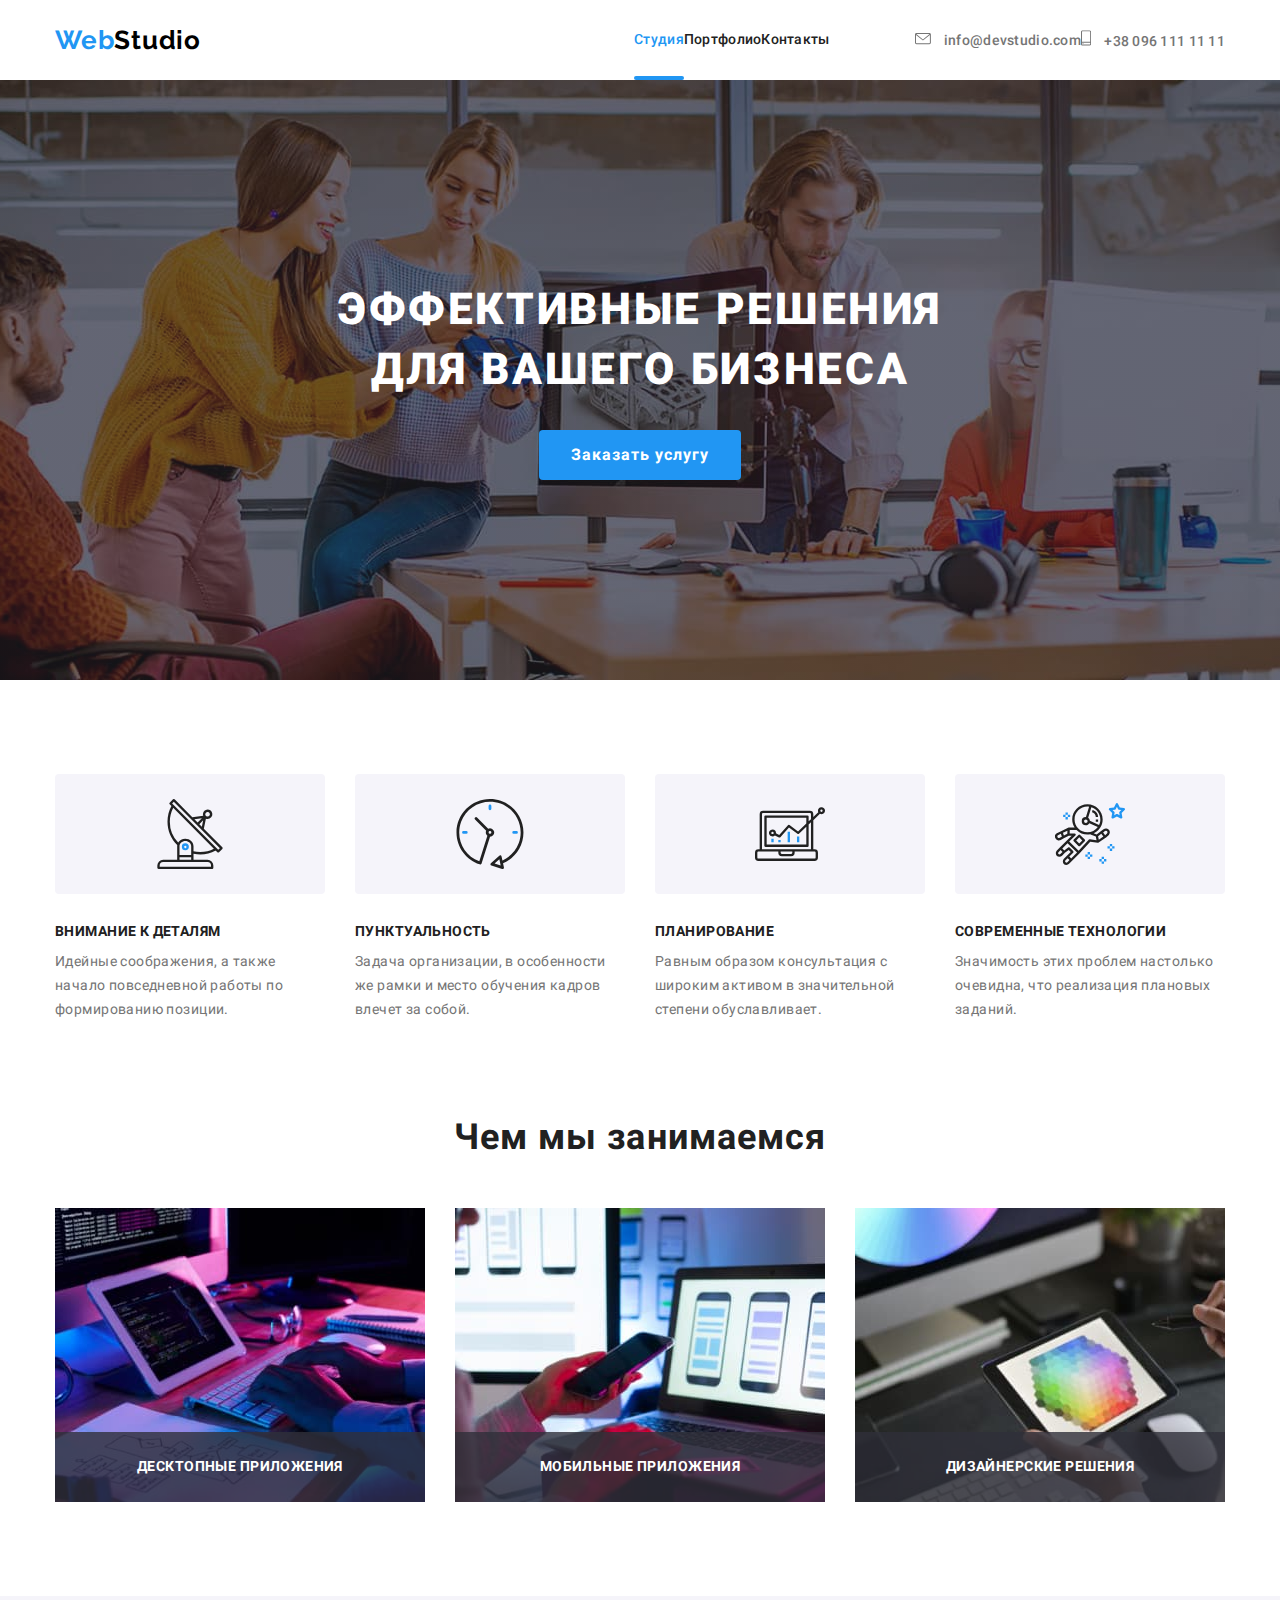
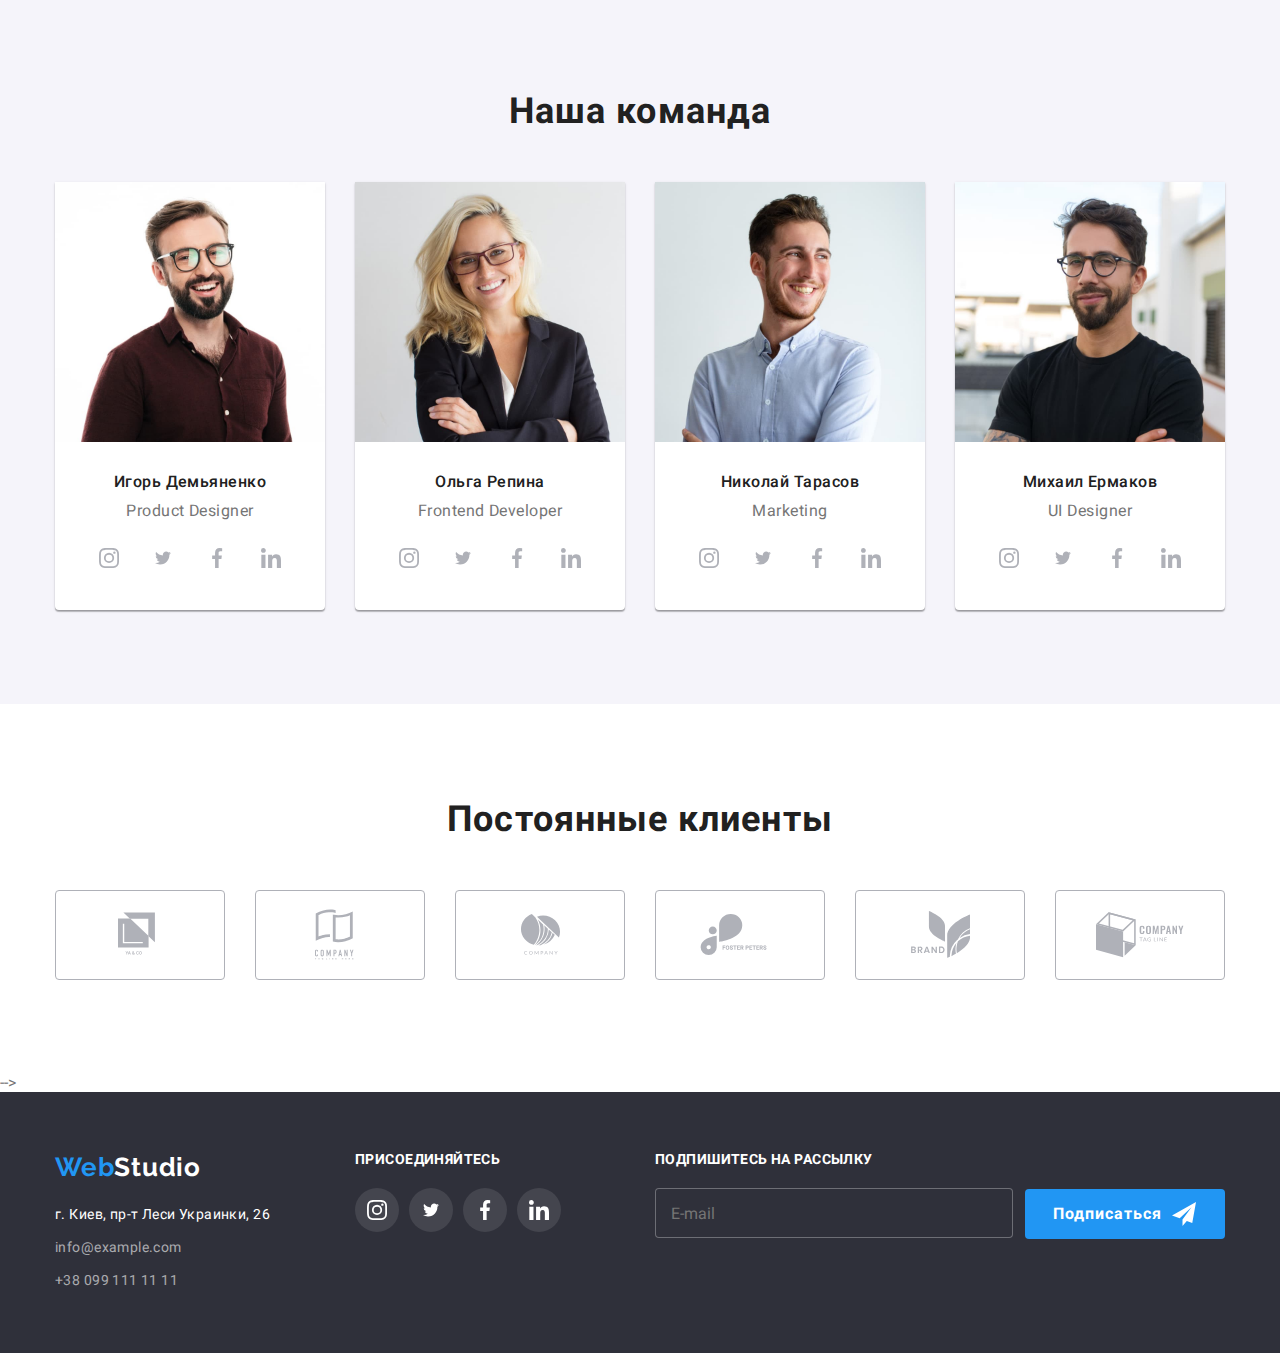
==== commit 5538a3ec: "добавляет и наводит порядов к навигации" ====
--- a/index.html
+++ b/index.html
@@ -17,9 +17,9 @@
   </head>
   <body>
     <!--Шапка-->
-    <header class="page-header">
-      <div class="container flexbox">
-        <a href="./index.html" class="logo"><span>Web</span>Studio</a>
+    <header class="page-header container">
+      <a href="./index.html" class="logo"><span>Web</span>Studio</a>
+      <div class="navigation">
         <button
           type="button"
           class="menu-button"
@@ -44,7 +44,7 @@
           </svg>
         </button>
         <div class="menu-container" id="menu-container" data-menu>
-          <nav class="main-nav">
+          <nav class="menu-nav">
             <ul class="site-nav list">
               <li class="item">
                 <a href="./index.html" class="link current">Студия</a>
--- a/css/main.min.css
+++ b/css/main.min.css
@@ -1,2 +1,2 @@
-@font-face{font-family:"Raleway";src:url("../fonts/Raleway-Bold.eot");src:local("☺"),url("../fonts/Raleway-Bold.woff") format("woff"),url("../fonts/Raleway-Bold.ttf") format("truetype"),url("../fonts/Raleway-Bold.svg") format("svg");font-weight:700;font-style:normal}@font-face{font-family:"Roboto";src:url("../fonts/Roboto-Black.eot");src:local("☺"),url("../fonts/Roboto-Black.woff") format("woff"),url("../fonts/Roboto-Black.ttf") format("truetype"),url("../fonts/Roboto-Black.svg") format("svg");font-weight:900;font-style:normal}@font-face{font-family:"Roboto";src:url("../fonts/Roboto-Bold.eot");src:local("☺"),url("../fonts/Roboto-Bold.woff") format("woff"),url("../fonts/Roboto-Bold.ttf") format("truetype"),url("../fonts/Roboto-Bold.svg") format("svg");font-weight:700;font-style:normal}@font-face{font-family:"Roboto";src:url("../fonts/Roboto-Medium.eot");src:local("☺"),url("../fonts/Roboto-Medium.woff") format("woff"),url("../fonts/Roboto-Medium.ttf") format("truetype"),url("../fonts/Roboto-Medium.svg") format("svg");font-weight:500;font-style:normal}@font-face{font-family:"Roboto";src:url("../fonts/Roboto-Regular.eot");src:local("☺"),url("../fonts/Roboto-Regular.woff") format("woff"),url("../fonts/Roboto-Regular.ttf") format("truetype"),url("../fonts/Roboto-Regular.svg") format("svg");font-weight:400;font-style:normal}/*! modern-normalize v1.0.0 | MIT License | https://github.com/sindresorhus/modern-normalize */*,*::before,*::after{-webkit-box-sizing:border-box;box-sizing:border-box}:root{-moz-tab-size:4;-o-tab-size:4;tab-size:4}html{line-height:1.15;-webkit-text-size-adjust:100%}body{margin:0}body{font-family:system-ui,-apple-system,"Segoe UI",Roboto,Helvetica,Arial,sans-serif,"Apple Color Emoji","Segoe UI Emoji"}hr{height:0;color:inherit}abbr[title]{-webkit-text-decoration:underline dotted;text-decoration:underline dotted}b,strong{font-weight:bolder}code,kbd,samp,pre{font-family:ui-monospace, SFMono-Regular, Consolas, "Liberation Mono", Menlo, monospace;font-size:1em}small{font-size:80%}sub,sup{font-size:75%;line-height:0;position:relative;vertical-align:baseline}sub{bottom:-0.25em}sup{top:-0.5em}table{text-indent:0;border-color:inherit}button,input,optgroup,select,textarea{font-family:inherit;font-size:100%;line-height:1.15;margin:0}button,select{text-transform:none}button,[type="button"],[type="reset"],[type="submit"]{-webkit-appearance:button}::-moz-focus-inner{border-style:none;padding:0}:-moz-focusring{outline:1px dotted ButtonText}:-moz-ui-invalid{box-shadow:none}legend{padding:0}progress{vertical-align:baseline}::-webkit-inner-spin-button,::-webkit-outer-spin-button{height:auto}[type="search"]{-webkit-appearance:textfield;outline-offset:-2px}::-webkit-search-decoration{-webkit-appearance:none}::-webkit-file-upload-button{-webkit-appearance:button;font:inherit}summary{display:list-item}html{-webkit-box-sizing:border-box;box-sizing:border-box}*,*::before,*::after{-webkit-box-sizing:inherit;box-sizing:inherit;outline:1px solid teal}body{background-color:#fff;color:#757575;font-family:"Roboto", sans-serif;font-style:normal}p{margin-top:0px;margin-bottom:0px}img{display:block}.visually-hidden{position:absolute !important;clip:rect(1px 1px 1px 1px);clip:rect(1px, 1px, 1px, 1px);padding:0 !important;border:0 !important;height:1px !important;width:1px !important;overflow:hidden}.list{padding:0px;margin:0px;list-style:none}.link{text-decoration:none}.logo{display:inline-block;margin-right:85px;color:#000;font-family:"Raleway", sans-serif;font-weight:700;font-size:26px;line-height:1.19;letter-spacing:0.03em;text-decoration:none;-webkit-transition:250ms color cubic-bezier(0.4, 0, 0.2, 1);transition:250ms color cubic-bezier(0.4, 0, 0.2, 1)}.logo>span{color:#2196f3}.logo:hover,.logo:focus{color:#2196f3}.menu-button{display:-webkit-inline-box;display:-ms-inline-flexbox;display:inline-flex;margin:0;padding:0;border:none;background-color:transparent}.menu-button .icon-cross{display:none}.menu-button.is-open .icon-cross{display:block}.menu-button.is-open .icon-menu{display:none}.menu-container{display:none;position:absolute;top:100%;left:0;width:100%;height:420px;padding:0;-webkit-box-align:center;-ms-flex-align:center;align-items:center;background-color:#fff;-webkit-box-shadow:0px 4px 8px rgba(0,0,0,0.04),0px 2px 4px rgba(0,0,0,0.08),0px 1px 3px rgba(0,0,0,0.16);box-shadow:0px 4px 8px rgba(0,0,0,0.04),0px 2px 4px rgba(0,0,0,0.08),0px 1px 3px rgba(0,0,0,0.16)}.menu-container.is-open{display:block}.social-link{display:-webkit-box;display:-ms-flexbox;display:flex;-webkit-box-pack:center;-ms-flex-pack:center;justify-content:center;-webkit-box-align:center;-ms-flex-align:center;align-items:center;width:44px;height:44px;border-radius:50%;fill:#afb1b8;background-color:#fff;-webkit-transition:250ms background-color cubic-bezier(0.4, 0, 0.2, 1),250ms fill cubic-bezier(0.4, 0, 0.2, 1);transition:250ms background-color cubic-bezier(0.4, 0, 0.2, 1),250ms fill cubic-bezier(0.4, 0, 0.2, 1)}.social-link:hover,.social-link:focus{background-color:#2196f3;fill:#fff}.social-links{display:-webkit-box;display:-ms-flexbox;display:flex;padding-left:32px;padding-right:32px}.social-item{width:calc((100% - 10px * 3) / 4)}.social-item:not(:last-child){margin-right:10px}.contacts{display:none}@media (min-width: 768px){.contacts{margin-left:auto}}.contacts .link{display:-webkit-box;display:-ms-flexbox;display:flex;margin-left:30px;padding-bottom:32px;padding-top:32px;color:inherit;font-weight:500;font-size:14px;line-height:1.14;letter-spacing:0.02em;-webkit-transition:250ms color cubic-bezier(0.4, 0, 0.2, 1);transition:250ms color cubic-bezier(0.4, 0, 0.2, 1)}.contacts .link:hover,.contacts .link:focus{color:#2196f3}.contacts a.link.mail{-webkit-box-align:center;-ms-flex-align:center;align-items:center;margin-left:0px}.contacts-link{margin-left:10px}.icon-smartphone,.icon-envelope{margin-right:10px;fill:#757575;-webkit-transition:250ms fill cubic-bezier(0.4, 0, 0.2, 1);transition:250ms fill cubic-bezier(0.4, 0, 0.2, 1)}.link.phone:hover .icon-smartphone,.link.phone:focus .icon-smartphone,.link.mail:hover .icon-envelope,.link.mail:focus .icon-envelope{fill:#2196f3}.title{margin-bottom:10px;margin-top:0px;color:#212121;font-weight:700;font-size:14px;line-height:1.14;letter-spacing:0.03em;text-transform:uppercase}.button{display:inline-block;text-align:center;min-width:200px;padding:10px 32px;border-width:0px;border-radius:4px;color:#fff;background-color:#2196f3;font-family:"Roboto", sans-serif;font-weight:700;font-size:16px;line-height:1.875;letter-spacing:0.06em;-webkit-transition:250ms color cubic-bezier(0.4, 0, 0.2, 1),250ms background-color cubic-bezier(0.4, 0, 0.2, 1);transition:250ms color cubic-bezier(0.4, 0, 0.2, 1),250ms background-color cubic-bezier(0.4, 0, 0.2, 1)}.button:hover,.button:focus{cursor:pointer;color:#2196f3;background-color:#f5f4fa}.filter-button.active{color:#fff;background-color:#2196f3;-webkit-box-shadow:0px 3px 1px rgba(0,0,0,0.1),0px 1px 2px rgba(0,0,0,0.08),0px 2px 2px rgba(0,0,0,0.12);box-shadow:0px 3px 1px rgba(0,0,0,0.1),0px 1px 2px rgba(0,0,0,0.08),0px 2px 2px rgba(0,0,0,0.12)}.button.plane{display:-webkit-inline-box;display:-ms-inline-flexbox;display:inline-flex;-webkit-box-align:center;-ms-flex-align:center;align-items:center;padding-left:28px;padding-right:28px}.button-close{position:absolute;top:8px;right:8px;width:30px;height:30px;border-radius:50%;border:1px solid rgba(0,0,0,0.1);fill:#000;background-color:#fff;-webkit-transition:fill 250ms cubic-bezier(0.4, 0, 0.2, 1);transition:fill 250ms cubic-bezier(0.4, 0, 0.2, 1)}.button-close:hover .close{fill:#2196f3}.button-close:hover{cursor:pointer;-webkit-box-shadow:0px 1px 3px rgba(0,0,0,0.12),0px 1px 1px rgba(0,0,0,0.14),0px 2px 1px rgba(0,0,0,0.2);box-shadow:0px 1px 3px rgba(0,0,0,0.12),0px 1px 1px rgba(0,0,0,0.14),0px 2px 1px rgba(0,0,0,0.2)}.icon-plane{margin-left:10px;fill:#fff;-webkit-transition:250ms fill cubic-bezier(0.4, 0, 0.2, 1);transition:250ms fill cubic-bezier(0.4, 0, 0.2, 1)}.button.plane:hover .icon-plane,.button.plane:focus .icon-plane{fill:#2196f3}.filter-button{display:inline-block;text-align:center;padding:6px 22px;min-width:73px;border:1px solid transparent;border-radius:4px;color:#212121;background-color:#f5f4fa;font-family:"Roboto", sans-serif;font-weight:500;font-size:16px;line-height:1.625;letter-spacing:0.03em;-webkit-transition:250ms color cubic-bezier(0.4, 0, 0.2, 1),250ms background-color cubic-bezier(0.4, 0, 0.2, 1),250ms -webkit-box-shadow cubic-bezier(0.4, 0, 0.2, 1);transition:250ms color cubic-bezier(0.4, 0, 0.2, 1),250ms background-color cubic-bezier(0.4, 0, 0.2, 1),250ms -webkit-box-shadow cubic-bezier(0.4, 0, 0.2, 1);transition:250ms color cubic-bezier(0.4, 0, 0.2, 1),250ms background-color cubic-bezier(0.4, 0, 0.2, 1),250ms box-shadow cubic-bezier(0.4, 0, 0.2, 1);transition:250ms color cubic-bezier(0.4, 0, 0.2, 1),250ms background-color cubic-bezier(0.4, 0, 0.2, 1),250ms box-shadow cubic-bezier(0.4, 0, 0.2, 1),250ms -webkit-box-shadow cubic-bezier(0.4, 0, 0.2, 1)}.filter-button:hover,.filter-button:focus{color:#fff;background-color:#2196f3;cursor:pointer;-webkit-box-shadow:0px 3px 1px rgba(0,0,0,0.1),0px 1px 2px rgba(0,0,0,0.08),0px 2px 2px rgba(0,0,0,0.12);box-shadow:0px 3px 1px rgba(0,0,0,0.1),0px 1px 2px rgba(0,0,0,0.08),0px 2px 2px rgba(0,0,0,0.12)}.filter>li:not(:last-child){margin-right:10px}.backdrop{position:fixed;top:0;left:0;width:100%;height:100%;padding:94px 15px;background-color:rgba(0,0,0,0.2);overflow-y:scroll}.backdrop.is-hidden{opacity:0;pointer-events:none}.backdrop.is-hidden .modal{-webkit-transform:translate(-50%, -50%) scale(0.5);transform:translate(-50%, -50%) scale(0.5)}.modal{position:absolute;top:50%;left:50%;-webkit-transform:translate(-50%, -50%) scale(1);transform:translate(-50%, -50%) scale(1);width:450px;height:609px;border-radius:4px;-webkit-box-shadow:0px 1px 3px rgba(0,0,0,0.12),0px 1px 1px rgba(0,0,0,0.14),0px 2px 1px rgba(0,0,0,0.2);box-shadow:0px 1px 3px rgba(0,0,0,0.12),0px 1px 1px rgba(0,0,0,0.14),0px 2px 1px rgba(0,0,0,0.2);background-color:#fff;-webkit-transition:250ms -webkit-transform cubic-bezier(0.4, 0, 0.2, 1);transition:250ms -webkit-transform cubic-bezier(0.4, 0, 0.2, 1);transition:250ms transform cubic-bezier(0.4, 0, 0.2, 1);transition:250ms transform cubic-bezier(0.4, 0, 0.2, 1), 250ms -webkit-transform cubic-bezier(0.4, 0, 0.2, 1)}@media (min-width: 1200px){.modal{min-width:528px;min-height:581px}}.form-modal{width:450px;height:609px;padding:40px}@media (min-width: 1200px){.form-modal{width:528px;height:581px;padding:40px}}.form-modal-list{margin-bottom:30px}.form-paragraf{margin-bottom:12px;color:#212121;font-weight:700;font-size:20px;line-height:1.15;text-align:center;letter-spacing:0.03em}.form-fild{position:relative;display:-webkit-box;display:-ms-flexbox;display:flex;-webkit-box-orient:vertical;-webkit-box-direction:normal;-ms-flex-direction:column;flex-direction:column}.form-label{margin-bottom:4px;font-size:12px;line-height:1.1667;letter-spacing:0.01em}.form-input{height:40px;padding:11px 40px;margin-bottom:10px;border:1px solid rgba(33,33,33,0.2);border-radius:4px;outline-color:rgba(0,0,0,0.12);font-size:18px;-webkit-transition:outline-color 250ms cubic-bezier(0.4, 0, 0.2, 1);transition:outline-color 250ms cubic-bezier(0.4, 0, 0.2, 1)}.form-fild input:focus,.form-fild textarea:focus{outline-color:#2196f3;border:0px solid #fff;border-radius:0px}.icon{position:absolute;top:29px;left:15px}.icon-item{width:18px;height:18px;-webkit-transition:fill 250ms cubic-bezier(0.4, 0, 0.2, 1);transition:fill 250ms cubic-bezier(0.4, 0, 0.2, 1)}.form-input:focus ~ .icon>.icon-item{fill:#2196f3}.comment{height:120px;resize:none;padding:12px 16px;border:1px solid rgba(33,33,33,0.2);border-radius:4px;outline-color:rgba(0,0,0,0.12);-webkit-transition:outline-color 250ms cubic-bezier(0.4, 0, 0.2, 1);transition:outline-color 250ms cubic-bezier(0.4, 0, 0.2, 1)}.comment::-webkit-input-placeholder{color:rgba(117,117,117,0.5);font-size:14px;line-height:1.143;letter-spacing:0.01em}.comment:-ms-input-placeholder{color:rgba(117,117,117,0.5);font-size:14px;line-height:1.143;letter-spacing:0.01em}.comment::-ms-input-placeholder{color:rgba(117,117,117,0.5);font-size:14px;line-height:1.143;letter-spacing:0.01em}.comment::placeholder{color:rgba(117,117,117,0.5);font-size:14px;line-height:1.143;letter-spacing:0.01em}.checkbox{display:-webkit-box;display:-ms-flexbox;display:flex;-webkit-box-align:center;-ms-flex-align:center;align-items:center;-webkit-box-pack:center;-ms-flex-pack:center;justify-content:center;margin-top:20px;font-size:12px;line-height:1.17;letter-spacing:0.03em}@media (min-width: 1200px){.checkbox{font-size:14px;line-height:1.714}}.form-fild-checkbox{margin-top:20px;text-align:center}.icon-checkbox{display:inline-block;vertical-align:middle;width:16px;height:15px;margin-right:5px;border:1.8px solid #212121;border-radius:3px;background-color:#fff}.input-checkbox:checked+.icon-checkbox{border-color:transparent;background-color:#2196f3;background-image:url(../image/icon/check.svg);background-size:contain;background-origin:border-box}.agreement{margin-left:3px;color:#2196f3}.form-button{margin-left:85px;-webkit-box-shadow:0px 1px 3px rgba(0,0,0,0.12),0px 1px 1px rgba(0,0,0,0.14),0px 2px 1px rgba(0,0,0,0.2);box-shadow:0px 1px 3px rgba(0,0,0,0.12),0px 1px 1px rgba(0,0,0,0.14),0px 2px 1px rgba(0,0,0,0.2)}@media (min-width: 1200px){.form-button{margin-left:124px}}.container{width:100%;margin-left:auto;margin-right:auto;padding-left:15px;padding-right:15px}@media (min-width: 480px){.container{width:480px}}@media (min-width: 768px){.container{width:768px}}@media (min-width: 1200px){.container{width:1200px}}.page-header{position:relative;height:60px}.flexbox{display:-webkit-box;display:-ms-flexbox;display:flex;-webkit-box-align:center;-ms-flex-align:center;align-items:center}@media (min-width: 768px){.main-nav{display:-webkit-box;display:-ms-flexbox;display:flex;-webkit-box-align:center;-ms-flex-align:center;align-items:center}}.site-nav.list{margin-right:85px}@media (min-width: 768px){.site-nav.list,.contacts.list{display:-webkit-box;display:-ms-flexbox;display:flex;-ms-flex-wrap:wrap;flex-wrap:wrap;-webkit-box-align:center;-ms-flex-align:center;align-items:center}}.site-nav .link{position:relative;display:block;padding-top:32px;padding-bottom:32px;color:#212121;font-weight:500;font-size:14px;line-height:1.14;letter-spacing:0.02em;-webkit-transition:250ms color cubic-bezier(0.4, 0, 0.2, 1);transition:250ms color cubic-bezier(0.4, 0, 0.2, 1)}.site-nav .link.current{position:relative;color:#2196f3}.hover-line::after{content:"";position:absolute;bottom:0;left:0;width:100%;height:4px;border-radius:2px;background-color:#2196f3;-webkit-transform:scaleX(0);transform:scaleX(0);-webkit-transition:250ms -webkit-transform cubic-bezier(0.4, 0, 0.2, 1);transition:250ms -webkit-transform cubic-bezier(0.4, 0, 0.2, 1);transition:250ms transform cubic-bezier(0.4, 0, 0.2, 1);transition:250ms transform cubic-bezier(0.4, 0, 0.2, 1), 250ms -webkit-transform cubic-bezier(0.4, 0, 0.2, 1)}.hover-line:hover::after,.hover-line:focus::after{-webkit-transform:scaleX(1);transform:scaleX(1)}.link.current::after{content:"";position:absolute;bottom:0;left:0;width:100%;height:4px;border-radius:2px;background-color:#2196f3}.site-nav .link:hover,.site-nav .link:focus{color:#2196f3}.hero{display:block;text-align:center}.hero-title{margin-top:0px;margin-bottom:30px;color:#fff;font-weight:900;font-size:26px;line-height:1.62;text-align:center;letter-spacing:0.06em;text-transform:uppercase}@media (min-width: 1200px){.hero-title{font-size:44px;line-height:1.36}}.overlay{max-width:100%;min-height:600px;margin-left:auto;margin-right:auto;max-width:1600px;background-color:#c4c4c4;background-image:-webkit-gradient(linear, left top, left bottom, from(rgba(47,48,58,0.4)), to(rgba(47,48,58,0.4))),url(../image/hero.jpg);background-image:linear-gradient(rgba(47,48,58,0.4) 0%, rgba(47,48,58,0.4) 100%),url(../image/hero.jpg);background-repeat:no-repeat;background-position:center;background-size:cover;padding-top:200px}.section{padding:60px 0px}@media (min-width: 1200px){.section{padding:94px 0px}}.section-title{margin-top:0px;margin-bottom:30px;color:#212121;font-weight:700;font-size:28px;line-height:1.178;text-align:center;letter-spacing:0.03em}@media (min-width: 1200px){.section-title{font-size:36px;line-height:1.167;margin-bottom:50px}}.list.filter{display:-webkit-box;display:-ms-flexbox;display:flex;-ms-flex-wrap:wrap;flex-wrap:wrap;margin-bottom:25px}@media (min-width: 768px){.list.filter{margin-bottom:15px}}@media (min-width: 1200px){.list.filter{-webkit-box-pack:center;-ms-flex-pack:center;justify-content:center;margin-bottom:35px}}.list.filter>li{margin-right:8px;margin-bottom:15px}.portfolio.list{display:-webkit-box;display:-ms-flexbox;display:flex;-ms-flex-wrap:wrap;flex-wrap:wrap;margin:-15px;padding:0}.portfolio-item{margin:15px}@media (min-width: 768px){.portfolio-item{width:calc((100% - 4 * 15px) / 2)}}@media (min-width: 1200px){.portfolio-item{width:calc((100% - 6 * 15px) / 3)}}.portfolio-link{display:inline-block;border:1px solid #eeeeee;-webkit-transition:250ms -webkit-box-shadow cubic-bezier(0.4, 0, 0.2, 1);transition:250ms -webkit-box-shadow cubic-bezier(0.4, 0, 0.2, 1);transition:250ms box-shadow cubic-bezier(0.4, 0, 0.2, 1);transition:250ms box-shadow cubic-bezier(0.4, 0, 0.2, 1), 250ms -webkit-box-shadow cubic-bezier(0.4, 0, 0.2, 1)}.portfolio-link:hover,.portfolio-link:focus{-webkit-box-shadow:0px 1px 1px rgba(0,0,0,0.12),0px 4px 4px rgba(0,0,0,0.06),1px 4px 6px rgba(0,0,0,0.16);box-shadow:0px 1px 1px rgba(0,0,0,0.12),0px 4px 4px rgba(0,0,0,0.06),1px 4px 6px rgba(0,0,0,0.16)}.portfolio-link:hover .text,.portfolio-link:focus .text{-webkit-transform:translateY(0%);transform:translateY(0%)}.picture{position:relative;overflow:hidden}.text{position:absolute;top:0;bottom:0;opacity:1;padding:63px 24px;color:#fff;background-color:rgba(33,150,243,0.9);font-weight:400;font-size:18px;line-height:1.56;letter-spacing:0.03em;-webkit-transform:translateY(100%);transform:translateY(100%);-webkit-transition:250ms -webkit-transform cubic-bezier(0.4, 0, 0.2, 1);transition:250ms -webkit-transform cubic-bezier(0.4, 0, 0.2, 1);transition:250ms transform cubic-bezier(0.4, 0, 0.2, 1);transition:250ms transform cubic-bezier(0.4, 0, 0.2, 1), 250ms -webkit-transform cubic-bezier(0.4, 0, 0.2, 1)}.content{margin:20px 24px}.subtitle{margin-top:0px;margin-bottom:4px;color:#212121;font-weight:700;font-size:18px;line-height:2;letter-spacing:0.06em}.subject{color:#757575;font-weight:400;font-size:16px;line-height:1.875;letter-spacing:0.03em}@media (min-width: 1200px){.section.features{padding-bottom:0px}}.features-list{display:-webkit-box;display:-ms-flexbox;display:flex;-ms-flex-wrap:wrap;flex-wrap:wrap;margin:-15px;padding:0}.features-list>.item{margin:15px}@media (min-width: 768px){.features-list>.item{width:calc((100% - 4 * 15px) / 2)}}@media (min-width: 1200px){.features-list>.item{width:calc((100% - 8 * 15px) / 4)}}.features-list .title{color:#212121}.features-item{fill:#212121}.faetures-background{display:-webkit-box;display:-ms-flexbox;display:flex;-webkit-box-align:center;-ms-flex-align:center;align-items:center;-webkit-box-pack:center;-ms-flex-pack:center;justify-content:center;height:120px;border-radius:4px;margin-bottom:30px;background-color:#f5f4fa}.desc{font-weight:400;font-size:14px;line-height:1.71;letter-spacing:0.03em}.section-work{display:none}@media (min-width: 1200px){.section-work{display:-webkit-box;display:-ms-flexbox;display:flex}}.work-items{display:-webkit-box;display:-ms-flexbox;display:flex}.work-items>.item{position:relative;margin-right:30px;margin-bottom:30px}.work-items>.item:nth-child(3n){margin-right:0px}.work-items>.item:nth-child(-n+3){margin-bottom:0px}.work{position:absolute;bottom:0;left:0;width:100%;height:70px;padding:27px 82px;background-color:rgba(47,48,58,0.8);color:#fff;font-weight:700;font-size:14px;line-height:1.14;text-align:center;letter-spacing:0.03em;text-transform:uppercase}.section-team{background-color:#f5f4fa}.team{margin-top:0px;margin-bottom:10px;color:#212121;font-weight:500;font-size:16px;line-height:1.19;text-align:center;letter-spacing:0.03em}@media (min-width: 768px){.team-list{display:-webkit-box;display:-ms-flexbox;display:flex;-ms-flex-wrap:wrap;flex-wrap:wrap;margin:-15px;padding:0}}.team-item{padding-bottom:24px;margin:15px;border-radius:0px 0px 4px 4px;-webkit-box-shadow:0px 1px 3px rgba(0,0,0,0.12),0px 1px 1px rgba(0,0,0,0.14),0px 2px 1px rgba(0,0,0,0.2);box-shadow:0px 1px 3px rgba(0,0,0,0.12),0px 1px 1px rgba(0,0,0,0.14),0px 2px 1px rgba(0,0,0,0.2);background-color:#fff}@media (min-width: 768px){.team-item{width:calc((100% - 4 * 15px) / 2)}}@media (min-width: 1200px){.team-item{width:calc((100% - 8 * 15px) / 4);padding-bottom:30px}}.team-item>.img{margin-bottom:30px}.prof{margin-bottom:16px;color:#757575;font-weight:normal;font-size:16px;line-height:1.19;text-align:center;letter-spacing:0.03em}.clients{display:-webkit-box;display:-ms-flexbox;display:flex;-ms-flex-wrap:wrap;flex-wrap:wrap;margin:-15px;padding:0}@media (min-width: 1200px){.clients{-ms-flex-wrap:nowrap;flex-wrap:nowrap}}.clients-item{margin:15px}@media (max-width: 479px){.clients-item{width:calc((100% - 4 * 15px) / 2)}}@media (min-width: 480px){.clients-item{width:calc((100% - 4 * 15px) / 2)}}@media (min-width: 768px){.clients-item{width:calc((100% - 6 * 15px) / 3)}}.clients-item-link{display:-webkit-box;display:-ms-flexbox;display:flex;-webkit-box-pack:center;-ms-flex-pack:center;justify-content:center;-webkit-box-align:center;-ms-flex-align:center;align-items:center;-webkit-box-sizing:border-box;box-sizing:border-box;height:90px;border:1px solid #afb1b8;border-radius:4px;-webkit-transition:250ms border-color cubic-bezier(0.4, 0, 0.2, 1);transition:250ms border-color cubic-bezier(0.4, 0, 0.2, 1)}.icon-client{fill:#afb1b8;-webkit-transition:250ms fill cubic-bezier(0.4, 0, 0.2, 1);transition:250ms fill cubic-bezier(0.4, 0, 0.2, 1)}.clients-item-link:hover>.icon-client,.clients-item-link:focus>.icon-client,.clients-item-link:hover,.clients-item-link:focus{fill:#2196f3;border-color:#2196f3}.footer{background-color:#2f303a;color:#fff}.footer-container{display:-webkit-box;display:-ms-flexbox;display:flex;-ms-flex-wrap:wrap;flex-wrap:wrap;-ms-flex-pack:distribute;justify-content:space-around;-webkit-box-align:center;-ms-flex-align:center;align-items:center;padding-top:60px;padding-bottom:60px}.footer-flexbox{display:block;text-align:center;margin-bottom:60px}@media (min-width: 1200px){.footer-flexbox{text-align:start}}@media (min-width: 1200px){.footer-flexbox:not(:last-child){width:270px;margin-right:30px}}@media (min-width: 1200px){.footer-flexbox.subscribe{width:570px}}.address{font-family:"Roboto", sans-serif;font-style:normal;font-weight:400;font-size:14px;line-height:1.71;letter-spacing:0.03em}.footer-contacts{display:inline-block;margin-top:9px;color:rgba(255,255,255,0.6)}.footer-logo{text-align:center;margin-right:0px;color:#fff}@media (min-width: 1200px){.footer-logo{margin-bottom:20px;margin-right:85px}}.footer-logo:hover,.footer-logo:focus,.footer-contacts:hover,.footer-contacts:focus{color:#2196f3}@media (min-width: 1200px){.footer .social-links{padding-left:0px;padding-right:64px}}.footer .social-link{background-color:rgba(255,255,255,0.1);fill:#ffffff}.footer .social-link:hover,.footer .social-link:focus{background-color:#2196f3}.footer-subscribe{display:inline-block;height:50px;width:100%;padding-left:15px;padding-top:15px;padding-bottom:15px;margin-bottom:20px;border:1px solid rgba(255,255,255,0.3);border-radius:4px;background-color:#2f303a;color:rgba(255,255,255,0.6)}@media (min-width: 1200px){.footer-subscribe{width:358px;margin-right:8px}}.caption{display:-webkit-box;display:-ms-flexbox;display:flex;-webkit-box-pack:center;-ms-flex-pack:center;justify-content:center;margin-bottom:20px;font-weight:700;font-size:14px;line-height:1.14;letter-spacing:0.03em;text-transform:uppercase}
+@font-face{font-family:"Raleway";src:url("../fonts/Raleway-Bold.eot");src:local("☺"),url("../fonts/Raleway-Bold.woff") format("woff"),url("../fonts/Raleway-Bold.ttf") format("truetype"),url("../fonts/Raleway-Bold.svg") format("svg");font-weight:700;font-style:normal}@font-face{font-family:"Roboto";src:url("../fonts/Roboto-Black.eot");src:local("☺"),url("../fonts/Roboto-Black.woff") format("woff"),url("../fonts/Roboto-Black.ttf") format("truetype"),url("../fonts/Roboto-Black.svg") format("svg");font-weight:900;font-style:normal}@font-face{font-family:"Roboto";src:url("../fonts/Roboto-Bold.eot");src:local("☺"),url("../fonts/Roboto-Bold.woff") format("woff"),url("../fonts/Roboto-Bold.ttf") format("truetype"),url("../fonts/Roboto-Bold.svg") format("svg");font-weight:700;font-style:normal}@font-face{font-family:"Roboto";src:url("../fonts/Roboto-Medium.eot");src:local("☺"),url("../fonts/Roboto-Medium.woff") format("woff"),url("../fonts/Roboto-Medium.ttf") format("truetype"),url("../fonts/Roboto-Medium.svg") format("svg");font-weight:500;font-style:normal}@font-face{font-family:"Roboto";src:url("../fonts/Roboto-Regular.eot");src:local("☺"),url("../fonts/Roboto-Regular.woff") format("woff"),url("../fonts/Roboto-Regular.ttf") format("truetype"),url("../fonts/Roboto-Regular.svg") format("svg");font-weight:400;font-style:normal}/*! modern-normalize v1.0.0 | MIT License | https://github.com/sindresorhus/modern-normalize */*,*::before,*::after{-webkit-box-sizing:border-box;box-sizing:border-box}:root{-moz-tab-size:4;-o-tab-size:4;tab-size:4}html{line-height:1.15;-webkit-text-size-adjust:100%}body{margin:0}body{font-family:system-ui,-apple-system,"Segoe UI",Roboto,Helvetica,Arial,sans-serif,"Apple Color Emoji","Segoe UI Emoji"}hr{height:0;color:inherit}abbr[title]{-webkit-text-decoration:underline dotted;text-decoration:underline dotted}b,strong{font-weight:bolder}code,kbd,samp,pre{font-family:ui-monospace, SFMono-Regular, Consolas, "Liberation Mono", Menlo, monospace;font-size:1em}small{font-size:80%}sub,sup{font-size:75%;line-height:0;position:relative;vertical-align:baseline}sub{bottom:-0.25em}sup{top:-0.5em}table{text-indent:0;border-color:inherit}button,input,optgroup,select,textarea{font-family:inherit;font-size:100%;line-height:1.15;margin:0}button,select{text-transform:none}button,[type="button"],[type="reset"],[type="submit"]{-webkit-appearance:button}::-moz-focus-inner{border-style:none;padding:0}:-moz-focusring{outline:1px dotted ButtonText}:-moz-ui-invalid{box-shadow:none}legend{padding:0}progress{vertical-align:baseline}::-webkit-inner-spin-button,::-webkit-outer-spin-button{height:auto}[type="search"]{-webkit-appearance:textfield;outline-offset:-2px}::-webkit-search-decoration{-webkit-appearance:none}::-webkit-file-upload-button{-webkit-appearance:button;font:inherit}summary{display:list-item}html{-webkit-box-sizing:border-box;box-sizing:border-box}*,*::before,*::after{-webkit-box-sizing:inherit;box-sizing:inherit}body{background-color:#fff;color:#757575;font-family:"Roboto", sans-serif;font-style:normal}p{margin-top:0px;margin-bottom:0px}img{display:block}.visually-hidden{position:absolute !important;clip:rect(1px 1px 1px 1px);clip:rect(1px, 1px, 1px, 1px);padding:0 !important;border:0 !important;height:1px !important;width:1px !important;overflow:hidden}.list{padding:0px;margin:0px;list-style:none}.link{text-decoration:none}.logo{display:inline-block;color:#000;font-family:"Raleway", sans-serif;font-weight:700;font-size:26px;line-height:1.19;letter-spacing:0.03em;text-decoration:none;-webkit-transition:250ms color cubic-bezier(0.4, 0, 0.2, 1);transition:250ms color cubic-bezier(0.4, 0, 0.2, 1)}.logo>span{color:#2196f3}.logo:hover,.logo:focus{color:#2196f3}@media (min-width: 1200px){.logo{margin-right:85px}}.menu-button{display:-webkit-inline-box;display:-ms-inline-flexbox;display:inline-flex;margin:0;padding:0;border:none;background-color:transparent}.menu-button .icon-cross{display:none}.menu-button.is-open .icon-cross{display:block}.menu-button.is-open .icon-menu{display:none}@media (min-width: 768px){.menu-button{display:none}}.menu-container{padding:0;-webkit-box-align:center;-ms-flex-align:center;align-items:center;background-color:#fff;-webkit-box-shadow:0px 4px 8px rgba(0,0,0,0.04),0px 2px 4px rgba(0,0,0,0.08),0px 1px 3px rgba(0,0,0,0.16);box-shadow:0px 4px 8px rgba(0,0,0,0.04),0px 2px 4px rgba(0,0,0,0.08),0px 1px 3px rgba(0,0,0,0.16)}@media screen and (max-width: 767px){.menu-container{display:none;position:absolute;top:100%;left:0;width:100%;height:420px}.menu-container.is-open{display:block}}@media (min-width: 768px){.menu-container{display:-webkit-box;display:-ms-flexbox;display:flex;-webkit-box-flex:1;-ms-flex-positive:1;flex-grow:1;-webkit-box-shadow:none;box-shadow:none;-ms-flex-item-align:end;align-self:flex-end}}@media (min-width: 1200px){.menu-nav{display:-webkit-box;display:-ms-flexbox;display:flex;-webkit-box-align:center;-ms-flex-align:center;align-items:center}}@media (min-width: 1200px){.site-nav.list{margin-right:85px}}@media (min-width: 768px){.site-nav.list,.contacts.list{display:-webkit-box;display:-ms-flexbox;display:flex;-ms-flex-wrap:wrap;flex-wrap:wrap;-webkit-box-align:center;-ms-flex-align:center;align-items:center}}.site-nav .link{position:relative;display:block;padding-top:32px;padding-bottom:32px;color:#212121;font-weight:500;font-size:14px;line-height:1.14;letter-spacing:0.02em;-webkit-transition:250ms color cubic-bezier(0.4, 0, 0.2, 1);transition:250ms color cubic-bezier(0.4, 0, 0.2, 1)}.site-nav .link.current{position:relative;color:#2196f3}.hover-line::after{content:"";position:absolute;bottom:0;left:0;width:100%;height:4px;border-radius:2px;background-color:#2196f3;-webkit-transform:scaleX(0);transform:scaleX(0);-webkit-transition:250ms -webkit-transform cubic-bezier(0.4, 0, 0.2, 1);transition:250ms -webkit-transform cubic-bezier(0.4, 0, 0.2, 1);transition:250ms transform cubic-bezier(0.4, 0, 0.2, 1);transition:250ms transform cubic-bezier(0.4, 0, 0.2, 1), 250ms -webkit-transform cubic-bezier(0.4, 0, 0.2, 1)}.hover-line:hover::after,.hover-line:focus::after{-webkit-transform:scaleX(1);transform:scaleX(1)}.link.current::after{content:"";position:absolute;bottom:0;left:0;width:100%;height:4px;border-radius:2px;background-color:#2196f3}.site-nav .link:hover,.site-nav .link:focus{color:#2196f3}.contacts .link{color:inherit;font-weight:500;font-size:14px;line-height:1.14;letter-spacing:0.02em;-webkit-transition:250ms color cubic-bezier(0.4, 0, 0.2, 1);transition:250ms color cubic-bezier(0.4, 0, 0.2, 1)}@media (min-width: 1200px){.contacts .link{padding-bottom:32px;padding-top:32px}}.contacts .link:hover,.contacts .link:focus{color:#2196f3}.contacts a.link.mail{-webkit-box-align:center;-ms-flex-align:center;align-items:center;margin-left:0px}.icon-smartphone,.icon-envelope{display:inline-block;fill:#757575;-webkit-transition:250ms fill cubic-bezier(0.4, 0, 0.2, 1);transition:250ms fill cubic-bezier(0.4, 0, 0.2, 1)}@media (min-width: 1200px){.icon-smartphone,.icon-envelope{margin-right:10px}}.link.phone:hover .icon-smartphone,.link.phone:focus .icon-smartphone,.link.mail:hover .icon-envelope,.link.mail:focus .icon-envelope{fill:#2196f3}.social-link{display:-webkit-box;display:-ms-flexbox;display:flex;-webkit-box-pack:center;-ms-flex-pack:center;justify-content:center;-webkit-box-align:center;-ms-flex-align:center;align-items:center;width:44px;height:44px;border-radius:50%;fill:#afb1b8;background-color:#fff;-webkit-transition:250ms background-color cubic-bezier(0.4, 0, 0.2, 1),250ms fill cubic-bezier(0.4, 0, 0.2, 1);transition:250ms background-color cubic-bezier(0.4, 0, 0.2, 1),250ms fill cubic-bezier(0.4, 0, 0.2, 1)}.social-link:hover,.social-link:focus{background-color:#2196f3;fill:#fff}.social-links{display:-webkit-box;display:-ms-flexbox;display:flex;padding-left:32px;padding-right:32px}.social-item{width:calc((100% - 10px * 3) / 4)}.social-item:not(:last-child){margin-right:10px}.title{margin-bottom:10px;margin-top:0px;color:#212121;font-weight:700;font-size:14px;line-height:1.14;letter-spacing:0.03em;text-transform:uppercase}.button{display:inline-block;text-align:center;min-width:200px;padding:10px 32px;border-width:0px;border-radius:4px;color:#fff;background-color:#2196f3;font-family:"Roboto", sans-serif;font-weight:700;font-size:16px;line-height:1.875;letter-spacing:0.06em;-webkit-transition:250ms color cubic-bezier(0.4, 0, 0.2, 1),250ms background-color cubic-bezier(0.4, 0, 0.2, 1);transition:250ms color cubic-bezier(0.4, 0, 0.2, 1),250ms background-color cubic-bezier(0.4, 0, 0.2, 1)}.button:hover,.button:focus{cursor:pointer;color:#2196f3;background-color:#f5f4fa}.filter-button.active{color:#fff;background-color:#2196f3;-webkit-box-shadow:0px 3px 1px rgba(0,0,0,0.1),0px 1px 2px rgba(0,0,0,0.08),0px 2px 2px rgba(0,0,0,0.12);box-shadow:0px 3px 1px rgba(0,0,0,0.1),0px 1px 2px rgba(0,0,0,0.08),0px 2px 2px rgba(0,0,0,0.12)}.button.plane{display:-webkit-inline-box;display:-ms-inline-flexbox;display:inline-flex;-webkit-box-align:center;-ms-flex-align:center;align-items:center;padding-left:28px;padding-right:28px}.button-close{position:absolute;top:8px;right:8px;width:30px;height:30px;border-radius:50%;border:1px solid rgba(0,0,0,0.1);fill:#000;background-color:#fff;-webkit-transition:fill 250ms cubic-bezier(0.4, 0, 0.2, 1);transition:fill 250ms cubic-bezier(0.4, 0, 0.2, 1)}.button-close:hover .close{fill:#2196f3}.button-close:hover{cursor:pointer;-webkit-box-shadow:0px 1px 3px rgba(0,0,0,0.12),0px 1px 1px rgba(0,0,0,0.14),0px 2px 1px rgba(0,0,0,0.2);box-shadow:0px 1px 3px rgba(0,0,0,0.12),0px 1px 1px rgba(0,0,0,0.14),0px 2px 1px rgba(0,0,0,0.2)}.icon-plane{margin-left:10px;fill:#fff;-webkit-transition:250ms fill cubic-bezier(0.4, 0, 0.2, 1);transition:250ms fill cubic-bezier(0.4, 0, 0.2, 1)}.button.plane:hover .icon-plane,.button.plane:focus .icon-plane{fill:#2196f3}.filter-button{display:inline-block;text-align:center;padding:6px 22px;min-width:73px;border:1px solid transparent;border-radius:4px;color:#212121;background-color:#f5f4fa;font-family:"Roboto", sans-serif;font-weight:500;font-size:16px;line-height:1.625;letter-spacing:0.03em;-webkit-transition:250ms color cubic-bezier(0.4, 0, 0.2, 1),250ms background-color cubic-bezier(0.4, 0, 0.2, 1),250ms -webkit-box-shadow cubic-bezier(0.4, 0, 0.2, 1);transition:250ms color cubic-bezier(0.4, 0, 0.2, 1),250ms background-color cubic-bezier(0.4, 0, 0.2, 1),250ms -webkit-box-shadow cubic-bezier(0.4, 0, 0.2, 1);transition:250ms color cubic-bezier(0.4, 0, 0.2, 1),250ms background-color cubic-bezier(0.4, 0, 0.2, 1),250ms box-shadow cubic-bezier(0.4, 0, 0.2, 1);transition:250ms color cubic-bezier(0.4, 0, 0.2, 1),250ms background-color cubic-bezier(0.4, 0, 0.2, 1),250ms box-shadow cubic-bezier(0.4, 0, 0.2, 1),250ms -webkit-box-shadow cubic-bezier(0.4, 0, 0.2, 1)}.filter-button:hover,.filter-button:focus{color:#fff;background-color:#2196f3;cursor:pointer;-webkit-box-shadow:0px 3px 1px rgba(0,0,0,0.1),0px 1px 2px rgba(0,0,0,0.08),0px 2px 2px rgba(0,0,0,0.12);box-shadow:0px 3px 1px rgba(0,0,0,0.1),0px 1px 2px rgba(0,0,0,0.08),0px 2px 2px rgba(0,0,0,0.12)}.filter>li:not(:last-child){margin-right:10px}.backdrop{position:fixed;top:0;left:0;width:100%;height:100%;padding:94px 15px;background-color:rgba(0,0,0,0.2);overflow-y:scroll}.backdrop.is-hidden{opacity:0;pointer-events:none}.backdrop.is-hidden .modal{-webkit-transform:translate(-50%, -50%) scale(0.5);transform:translate(-50%, -50%) scale(0.5)}.modal{position:absolute;top:50%;left:50%;-webkit-transform:translate(-50%, -50%) scale(1);transform:translate(-50%, -50%) scale(1);width:450px;height:609px;border-radius:4px;-webkit-box-shadow:0px 1px 3px rgba(0,0,0,0.12),0px 1px 1px rgba(0,0,0,0.14),0px 2px 1px rgba(0,0,0,0.2);box-shadow:0px 1px 3px rgba(0,0,0,0.12),0px 1px 1px rgba(0,0,0,0.14),0px 2px 1px rgba(0,0,0,0.2);background-color:#fff;-webkit-transition:250ms -webkit-transform cubic-bezier(0.4, 0, 0.2, 1);transition:250ms -webkit-transform cubic-bezier(0.4, 0, 0.2, 1);transition:250ms transform cubic-bezier(0.4, 0, 0.2, 1);transition:250ms transform cubic-bezier(0.4, 0, 0.2, 1), 250ms -webkit-transform cubic-bezier(0.4, 0, 0.2, 1)}@media (min-width: 1200px){.modal{min-width:528px;min-height:581px}}.form-modal{width:450px;height:609px;padding:40px}@media (min-width: 1200px){.form-modal{width:528px;height:581px;padding:40px}}.form-modal-list{margin-bottom:30px}.form-paragraf{margin-bottom:12px;color:#212121;font-weight:700;font-size:20px;line-height:1.15;text-align:center;letter-spacing:0.03em}.form-fild{position:relative;display:-webkit-box;display:-ms-flexbox;display:flex;-webkit-box-orient:vertical;-webkit-box-direction:normal;-ms-flex-direction:column;flex-direction:column}.form-label{margin-bottom:4px;font-size:12px;line-height:1.1667;letter-spacing:0.01em}.form-input{height:40px;padding:11px 40px;margin-bottom:10px;border:1px solid rgba(33,33,33,0.2);border-radius:4px;outline-color:rgba(0,0,0,0.12);font-size:18px;-webkit-transition:outline-color 250ms cubic-bezier(0.4, 0, 0.2, 1);transition:outline-color 250ms cubic-bezier(0.4, 0, 0.2, 1)}.form-fild input:focus,.form-fild textarea:focus{outline-color:#2196f3;border:0px solid #fff;border-radius:0px}.icon{position:absolute;top:29px;left:15px}.icon-item{width:18px;height:18px;-webkit-transition:fill 250ms cubic-bezier(0.4, 0, 0.2, 1);transition:fill 250ms cubic-bezier(0.4, 0, 0.2, 1)}.form-input:focus ~ .icon>.icon-item{fill:#2196f3}.comment{height:120px;resize:none;padding:12px 16px;border:1px solid rgba(33,33,33,0.2);border-radius:4px;outline-color:rgba(0,0,0,0.12);-webkit-transition:outline-color 250ms cubic-bezier(0.4, 0, 0.2, 1);transition:outline-color 250ms cubic-bezier(0.4, 0, 0.2, 1)}.comment::-webkit-input-placeholder{color:rgba(117,117,117,0.5);font-size:14px;line-height:1.143;letter-spacing:0.01em}.comment:-ms-input-placeholder{color:rgba(117,117,117,0.5);font-size:14px;line-height:1.143;letter-spacing:0.01em}.comment::-ms-input-placeholder{color:rgba(117,117,117,0.5);font-size:14px;line-height:1.143;letter-spacing:0.01em}.comment::placeholder{color:rgba(117,117,117,0.5);font-size:14px;line-height:1.143;letter-spacing:0.01em}.checkbox{display:-webkit-box;display:-ms-flexbox;display:flex;-webkit-box-align:center;-ms-flex-align:center;align-items:center;-webkit-box-pack:center;-ms-flex-pack:center;justify-content:center;margin-top:20px;font-size:12px;line-height:1.17;letter-spacing:0.03em}@media (min-width: 1200px){.checkbox{font-size:14px;line-height:1.714}}.form-fild-checkbox{margin-top:20px;text-align:center}.icon-checkbox{display:inline-block;vertical-align:middle;width:16px;height:15px;margin-right:5px;border:1.8px solid #212121;border-radius:3px;background-color:#fff}.input-checkbox:checked+.icon-checkbox{border-color:transparent;background-color:#2196f3;background-image:url(../image/icon/check.svg);background-size:contain;background-origin:border-box}.agreement{margin-left:3px;color:#2196f3}.form-button{margin-left:85px;-webkit-box-shadow:0px 1px 3px rgba(0,0,0,0.12),0px 1px 1px rgba(0,0,0,0.14),0px 2px 1px rgba(0,0,0,0.2);box-shadow:0px 1px 3px rgba(0,0,0,0.12),0px 1px 1px rgba(0,0,0,0.14),0px 2px 1px rgba(0,0,0,0.2)}@media (min-width: 1200px){.form-button{margin-left:124px}}.container{width:100%;margin-left:auto;margin-right:auto;padding-left:15px;padding-right:15px}@media (min-width: 480px){.container{width:480px}}@media (min-width: 768px){.container{width:768px}}@media (min-width: 1200px){.container{width:1200px}}.page-header{position:relative;display:-webkit-box;display:-ms-flexbox;display:flex;-webkit-box-align:center;-ms-flex-align:center;align-items:center;-webkit-box-pack:justify;-ms-flex-pack:justify;justify-content:space-between;height:60px}@media (min-width: 768px){.page-header{height:80px}}.hero{display:block;text-align:center}.hero-title{margin-top:0px;margin-bottom:30px;color:#fff;font-weight:900;font-size:26px;line-height:1.62;text-align:center;letter-spacing:0.06em;text-transform:uppercase}@media (min-width: 1200px){.hero-title{font-size:44px;line-height:1.36}}.overlay{max-width:100%;min-height:600px;margin-left:auto;margin-right:auto;max-width:1600px;background-color:#c4c4c4;background-image:-webkit-gradient(linear, left top, left bottom, from(rgba(47,48,58,0.4)), to(rgba(47,48,58,0.4))),url(../image/hero.jpg);background-image:linear-gradient(rgba(47,48,58,0.4) 0%, rgba(47,48,58,0.4) 100%),url(../image/hero.jpg);background-repeat:no-repeat;background-position:center;background-size:cover;padding-top:200px}.section{padding:60px 0px}@media (min-width: 1200px){.section{padding:94px 0px}}.section-title{margin-top:0px;margin-bottom:30px;color:#212121;font-weight:700;font-size:28px;line-height:1.178;text-align:center;letter-spacing:0.03em}@media (min-width: 1200px){.section-title{font-size:36px;line-height:1.167;margin-bottom:50px}}.list.filter{display:-webkit-box;display:-ms-flexbox;display:flex;-ms-flex-wrap:wrap;flex-wrap:wrap;margin-bottom:25px}@media (min-width: 768px){.list.filter{margin-bottom:15px}}@media (min-width: 1200px){.list.filter{-webkit-box-pack:center;-ms-flex-pack:center;justify-content:center;margin-bottom:35px}}.list.filter>li{margin-right:8px;margin-bottom:15px}.portfolio.list{display:-webkit-box;display:-ms-flexbox;display:flex;-ms-flex-wrap:wrap;flex-wrap:wrap;margin:-15px;padding:0}.portfolio-item{margin:15px}@media (min-width: 768px){.portfolio-item{width:calc((100% - 4 * 15px) / 2)}}@media (min-width: 1200px){.portfolio-item{width:calc((100% - 6 * 15px) / 3)}}.portfolio-link{display:inline-block;border:1px solid #eeeeee;-webkit-transition:250ms -webkit-box-shadow cubic-bezier(0.4, 0, 0.2, 1);transition:250ms -webkit-box-shadow cubic-bezier(0.4, 0, 0.2, 1);transition:250ms box-shadow cubic-bezier(0.4, 0, 0.2, 1);transition:250ms box-shadow cubic-bezier(0.4, 0, 0.2, 1), 250ms -webkit-box-shadow cubic-bezier(0.4, 0, 0.2, 1)}.portfolio-link:hover,.portfolio-link:focus{-webkit-box-shadow:0px 1px 1px rgba(0,0,0,0.12),0px 4px 4px rgba(0,0,0,0.06),1px 4px 6px rgba(0,0,0,0.16);box-shadow:0px 1px 1px rgba(0,0,0,0.12),0px 4px 4px rgba(0,0,0,0.06),1px 4px 6px rgba(0,0,0,0.16)}.portfolio-link:hover .text,.portfolio-link:focus .text{-webkit-transform:translateY(0%);transform:translateY(0%)}.picture{position:relative;overflow:hidden}.text{position:absolute;top:0;bottom:0;opacity:1;padding:63px 24px;color:#fff;background-color:rgba(33,150,243,0.9);font-weight:400;font-size:18px;line-height:1.56;letter-spacing:0.03em;-webkit-transform:translateY(100%);transform:translateY(100%);-webkit-transition:250ms -webkit-transform cubic-bezier(0.4, 0, 0.2, 1);transition:250ms -webkit-transform cubic-bezier(0.4, 0, 0.2, 1);transition:250ms transform cubic-bezier(0.4, 0, 0.2, 1);transition:250ms transform cubic-bezier(0.4, 0, 0.2, 1), 250ms -webkit-transform cubic-bezier(0.4, 0, 0.2, 1)}.content{margin:20px 24px}.subtitle{margin-top:0px;margin-bottom:4px;color:#212121;font-weight:700;font-size:18px;line-height:2;letter-spacing:0.06em}.subject{color:#757575;font-weight:400;font-size:16px;line-height:1.875;letter-spacing:0.03em}@media (min-width: 1200px){.section.features{padding-bottom:0px}}.features-list{display:-webkit-box;display:-ms-flexbox;display:flex;-ms-flex-wrap:wrap;flex-wrap:wrap;margin:-15px;padding:0}.features-list>.item{margin:15px}@media (min-width: 768px){.features-list>.item{width:calc((100% - 4 * 15px) / 2)}}@media (min-width: 1200px){.features-list>.item{width:calc((100% - 8 * 15px) / 4)}}.features-list .title{color:#212121}.features-item{fill:#212121}.faetures-background{display:-webkit-box;display:-ms-flexbox;display:flex;-webkit-box-align:center;-ms-flex-align:center;align-items:center;-webkit-box-pack:center;-ms-flex-pack:center;justify-content:center;height:120px;border-radius:4px;margin-bottom:30px;background-color:#f5f4fa}.desc{font-weight:400;font-size:14px;line-height:1.71;letter-spacing:0.03em}.section-work{display:none}@media (min-width: 1200px){.section-work{display:-webkit-box;display:-ms-flexbox;display:flex}}.work-items{display:-webkit-box;display:-ms-flexbox;display:flex}.work-items>.item{position:relative;margin-right:30px;margin-bottom:30px}.work-items>.item:nth-child(3n){margin-right:0px}.work-items>.item:nth-child(-n+3){margin-bottom:0px}.work{position:absolute;bottom:0;left:0;width:100%;height:70px;padding:27px 82px;background-color:rgba(47,48,58,0.8);color:#fff;font-weight:700;font-size:14px;line-height:1.14;text-align:center;letter-spacing:0.03em;text-transform:uppercase}.section-team{background-color:#f5f4fa}.team{margin-top:0px;margin-bottom:10px;color:#212121;font-weight:500;font-size:16px;line-height:1.19;text-align:center;letter-spacing:0.03em}@media (min-width: 768px){.team-list{display:-webkit-box;display:-ms-flexbox;display:flex;-ms-flex-wrap:wrap;flex-wrap:wrap;margin:-15px;padding:0}}.team-item{padding-bottom:24px;margin:15px;border-radius:0px 0px 4px 4px;-webkit-box-shadow:0px 1px 3px rgba(0,0,0,0.12),0px 1px 1px rgba(0,0,0,0.14),0px 2px 1px rgba(0,0,0,0.2);box-shadow:0px 1px 3px rgba(0,0,0,0.12),0px 1px 1px rgba(0,0,0,0.14),0px 2px 1px rgba(0,0,0,0.2);background-color:#fff}@media (min-width: 768px){.team-item{width:calc((100% - 4 * 15px) / 2)}}@media (min-width: 1200px){.team-item{width:calc((100% - 8 * 15px) / 4);padding-bottom:30px}}.team-item>.img{margin-bottom:30px}.prof{margin-bottom:16px;color:#757575;font-weight:normal;font-size:16px;line-height:1.19;text-align:center;letter-spacing:0.03em}.clients{display:-webkit-box;display:-ms-flexbox;display:flex;-ms-flex-wrap:wrap;flex-wrap:wrap;margin:-15px;padding:0}@media (min-width: 1200px){.clients{-ms-flex-wrap:nowrap;flex-wrap:nowrap}}.clients-item{margin:15px}@media (max-width: 479px){.clients-item{width:calc((100% - 4 * 15px) / 2)}}@media (min-width: 480px){.clients-item{width:calc((100% - 4 * 15px) / 2)}}@media (min-width: 768px){.clients-item{width:calc((100% - 6 * 15px) / 3)}}.clients-item-link{display:-webkit-box;display:-ms-flexbox;display:flex;-webkit-box-pack:center;-ms-flex-pack:center;justify-content:center;-webkit-box-align:center;-ms-flex-align:center;align-items:center;-webkit-box-sizing:border-box;box-sizing:border-box;height:90px;border:1px solid #afb1b8;border-radius:4px;-webkit-transition:250ms border-color cubic-bezier(0.4, 0, 0.2, 1);transition:250ms border-color cubic-bezier(0.4, 0, 0.2, 1)}.icon-client{fill:#afb1b8;-webkit-transition:250ms fill cubic-bezier(0.4, 0, 0.2, 1);transition:250ms fill cubic-bezier(0.4, 0, 0.2, 1)}.clients-item-link:hover>.icon-client,.clients-item-link:focus>.icon-client,.clients-item-link:hover,.clients-item-link:focus{fill:#2196f3;border-color:#2196f3}.footer{background-color:#2f303a;color:#fff}.footer-container{display:-webkit-box;display:-ms-flexbox;display:flex;-ms-flex-wrap:wrap;flex-wrap:wrap;-ms-flex-pack:distribute;justify-content:space-around;-webkit-box-align:center;-ms-flex-align:center;align-items:center;padding-top:60px;padding-bottom:60px}@media (min-width: 1200px){.footer-container{-webkit-box-align:start;-ms-flex-align:start;align-items:flex-start}}.footer-flexbox{display:block;text-align:center;margin-bottom:60px}@media (min-width: 1200px){.footer-flexbox{text-align:start;margin-bottom:0px}}@media (min-width: 1200px){.footer-flexbox:not(:last-child){width:270px;margin-right:30px}}@media (min-width: 1200px){.footer-flexbox.subscribe{width:570px}}.address{font-family:"Roboto", sans-serif;font-style:normal;font-weight:400;font-size:14px;line-height:1.71;letter-spacing:0.03em}.footer-contacts{display:inline-block;margin-top:9px;color:rgba(255,255,255,0.6)}.footer-logo{text-align:center;margin-right:0px;color:#fff}@media (min-width: 1200px){.footer-logo{margin-bottom:20px;margin-right:85px}}.footer-logo:hover,.footer-logo:focus,.footer-contacts:hover,.footer-contacts:focus{color:#2196f3}@media (min-width: 1200px){.footer .social-links{padding-left:0px;padding-right:64px}}.footer .social-link{background-color:rgba(255,255,255,0.1);fill:#ffffff}.footer .social-link:hover,.footer .social-link:focus{background-color:#2196f3}.footer-subscribe{display:inline-block;height:50px;width:100%;padding-left:15px;padding-top:15px;padding-bottom:15px;margin-bottom:20px;border:1px solid rgba(255,255,255,0.3);border-radius:4px;background-color:#2f303a;color:rgba(255,255,255,0.6)}@media (min-width: 1200px){.footer-subscribe{width:358px;margin-right:8px}}.caption{display:-webkit-box;display:-ms-flexbox;display:flex;-webkit-box-pack:center;-ms-flex-pack:center;justify-content:center;margin-bottom:20px;font-weight:700;font-size:14px;line-height:1.14;letter-spacing:0.03em;text-transform:uppercase}@media (min-width: 1200px){.caption{-webkit-box-pack:start;-ms-flex-pack:start;justify-content:start;-webkit-box-align:start;-ms-flex-align:start;align-items:flex-start}}
 /*# sourceMappingURL=main.min.css.map */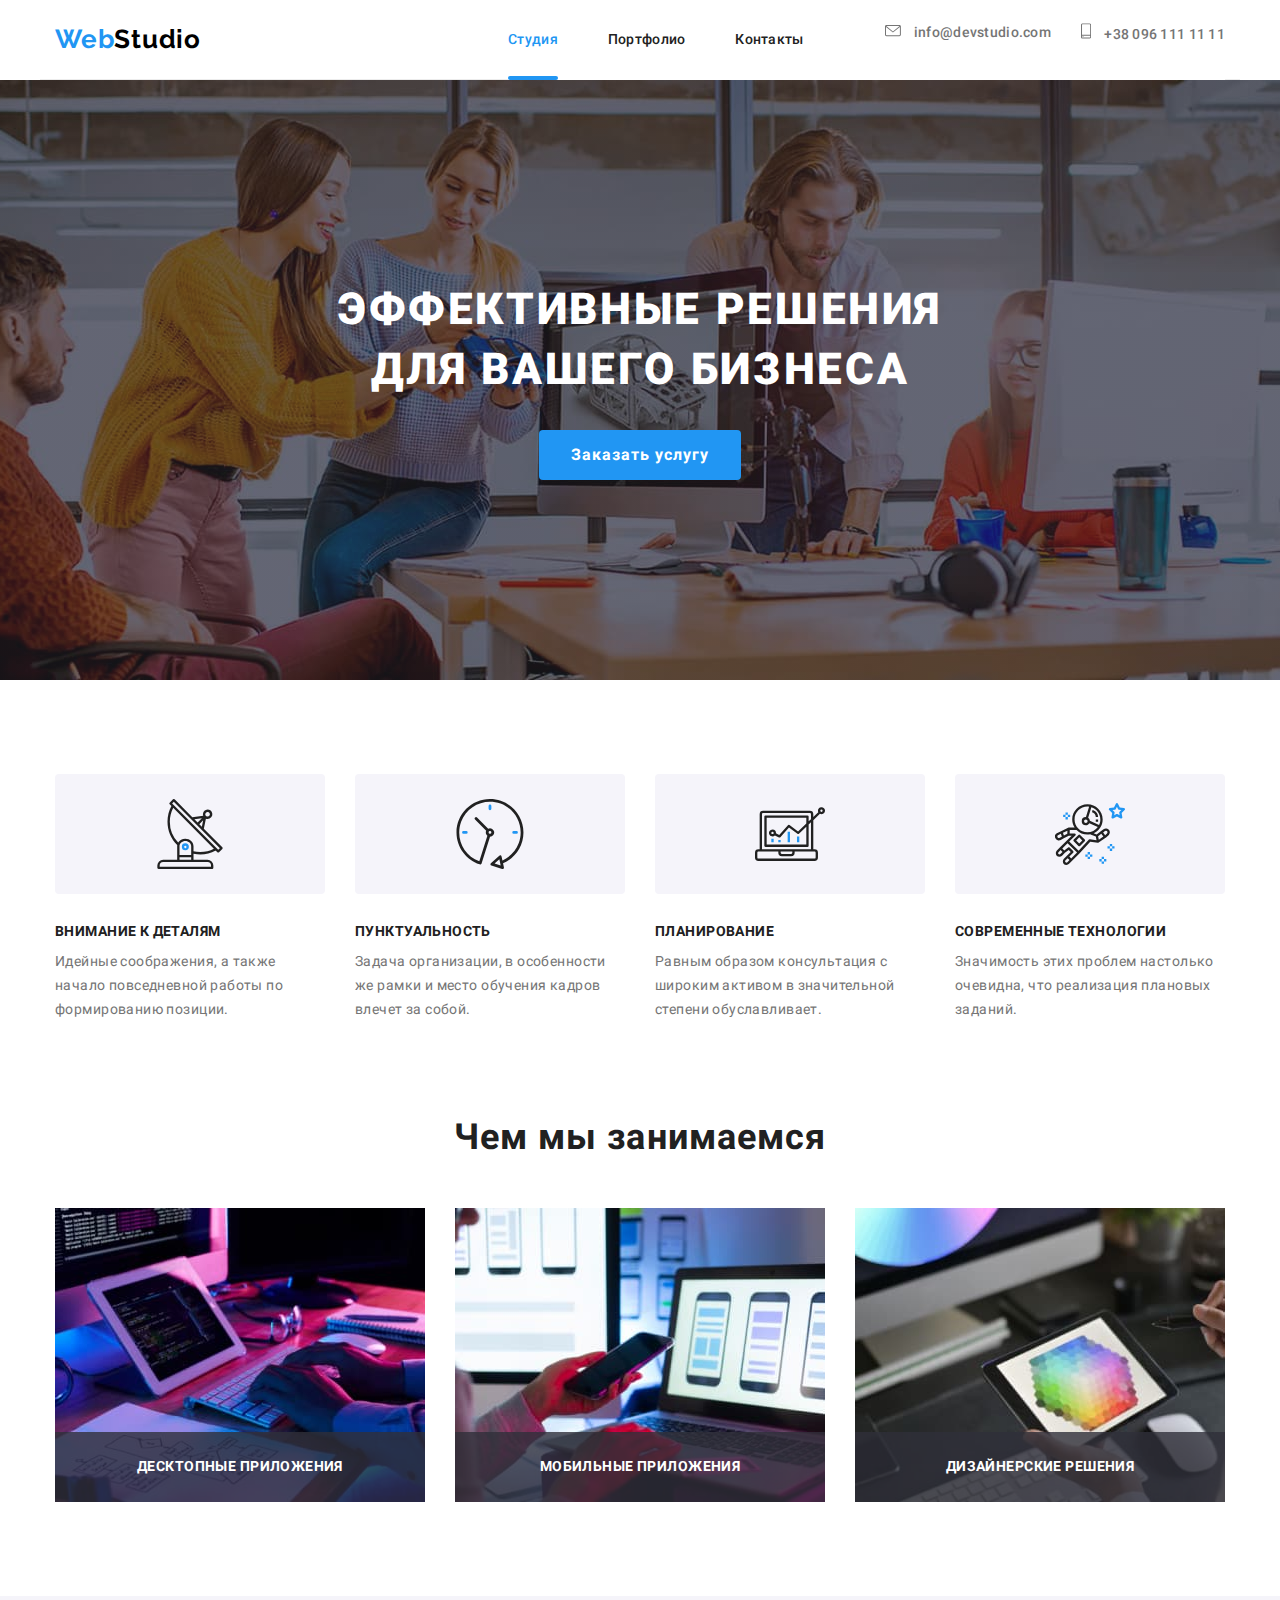
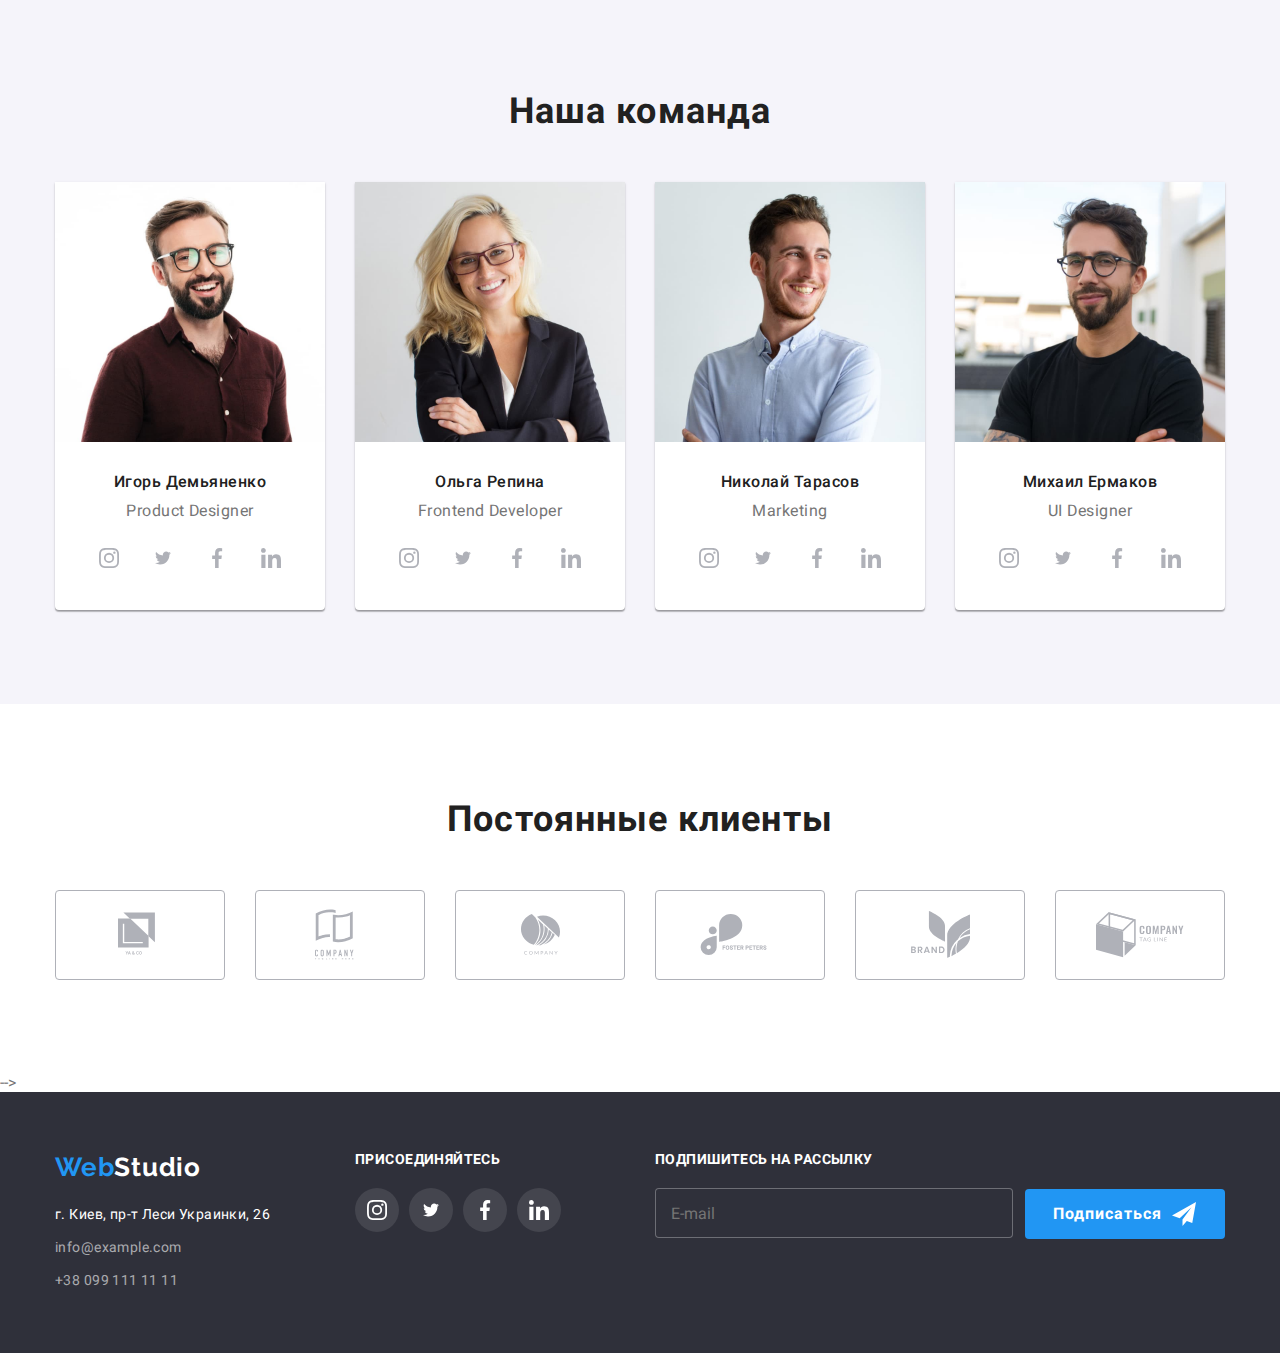
==== commit a07d6a48: "Исправляет хедер, модалку и бургер-меню" ====
--- a/index.html
+++ b/index.html
@@ -196,7 +196,7 @@
             <li class="team-item">
               <img
                 class="img"
-                src="./image/ihor-demyanenko.jpg"
+                src="./image/desktop/ihor-demyanenko.jpg"
                 alt="фотография Игоря Демьяненко"
                 width="270"
               />
@@ -255,7 +255,7 @@
             <li class="team-item">
               <img
                 class="img"
-                src="./image/olha-repina.jpg"
+                src="./image/desktop/olha-repina.jpg"
                 alt="фотография Ольги Репиной"
                 width="270"
               />
@@ -313,7 +313,7 @@
             <li class="team-item">
               <img
                 class="img"
-                src="./image/nikolay-tarasov.jpg"
+                src="./image/desktop/nikolay-tarasov.jpg"
                 alt="фотография Николая Тарасова"
                 width="270"
               />
@@ -371,7 +371,7 @@
             <li class="team-item">
               <img
                 class="img"
-                src="./image/mihail-yarmakov.jpg"
+                src="./image/desktop/mihail-yarmakov.jpg"
                 alt="фотография Михаила Ермакова"
                 width="270"
               />
--- a/css/main.min.css
+++ b/css/main.min.css
@@ -1,2 +1,2 @@
-@font-face{font-family:"Raleway";src:url("../fonts/Raleway-Bold.eot");src:local("☺"),url("../fonts/Raleway-Bold.woff") format("woff"),url("../fonts/Raleway-Bold.ttf") format("truetype"),url("../fonts/Raleway-Bold.svg") format("svg");font-weight:700;font-style:normal}@font-face{font-family:"Roboto";src:url("../fonts/Roboto-Black.eot");src:local("☺"),url("../fonts/Roboto-Black.woff") format("woff"),url("../fonts/Roboto-Black.ttf") format("truetype"),url("../fonts/Roboto-Black.svg") format("svg");font-weight:900;font-style:normal}@font-face{font-family:"Roboto";src:url("../fonts/Roboto-Bold.eot");src:local("☺"),url("../fonts/Roboto-Bold.woff") format("woff"),url("../fonts/Roboto-Bold.ttf") format("truetype"),url("../fonts/Roboto-Bold.svg") format("svg");font-weight:700;font-style:normal}@font-face{font-family:"Roboto";src:url("../fonts/Roboto-Medium.eot");src:local("☺"),url("../fonts/Roboto-Medium.woff") format("woff"),url("../fonts/Roboto-Medium.ttf") format("truetype"),url("../fonts/Roboto-Medium.svg") format("svg");font-weight:500;font-style:normal}@font-face{font-family:"Roboto";src:url("../fonts/Roboto-Regular.eot");src:local("☺"),url("../fonts/Roboto-Regular.woff") format("woff"),url("../fonts/Roboto-Regular.ttf") format("truetype"),url("../fonts/Roboto-Regular.svg") format("svg");font-weight:400;font-style:normal}/*! modern-normalize v1.0.0 | MIT License | https://github.com/sindresorhus/modern-normalize */*,*::before,*::after{-webkit-box-sizing:border-box;box-sizing:border-box}:root{-moz-tab-size:4;-o-tab-size:4;tab-size:4}html{line-height:1.15;-webkit-text-size-adjust:100%}body{margin:0}body{font-family:system-ui,-apple-system,"Segoe UI",Roboto,Helvetica,Arial,sans-serif,"Apple Color Emoji","Segoe UI Emoji"}hr{height:0;color:inherit}abbr[title]{-webkit-text-decoration:underline dotted;text-decoration:underline dotted}b,strong{font-weight:bolder}code,kbd,samp,pre{font-family:ui-monospace, SFMono-Regular, Consolas, "Liberation Mono", Menlo, monospace;font-size:1em}small{font-size:80%}sub,sup{font-size:75%;line-height:0;position:relative;vertical-align:baseline}sub{bottom:-0.25em}sup{top:-0.5em}table{text-indent:0;border-color:inherit}button,input,optgroup,select,textarea{font-family:inherit;font-size:100%;line-height:1.15;margin:0}button,select{text-transform:none}button,[type="button"],[type="reset"],[type="submit"]{-webkit-appearance:button}::-moz-focus-inner{border-style:none;padding:0}:-moz-focusring{outline:1px dotted ButtonText}:-moz-ui-invalid{box-shadow:none}legend{padding:0}progress{vertical-align:baseline}::-webkit-inner-spin-button,::-webkit-outer-spin-button{height:auto}[type="search"]{-webkit-appearance:textfield;outline-offset:-2px}::-webkit-search-decoration{-webkit-appearance:none}::-webkit-file-upload-button{-webkit-appearance:button;font:inherit}summary{display:list-item}html{-webkit-box-sizing:border-box;box-sizing:border-box}*,*::before,*::after{-webkit-box-sizing:inherit;box-sizing:inherit}body{background-color:#fff;color:#757575;font-family:"Roboto", sans-serif;font-style:normal}p{margin-top:0px;margin-bottom:0px}img{display:block}.visually-hidden{position:absolute !important;clip:rect(1px 1px 1px 1px);clip:rect(1px, 1px, 1px, 1px);padding:0 !important;border:0 !important;height:1px !important;width:1px !important;overflow:hidden}.list{padding:0px;margin:0px;list-style:none}.link{text-decoration:none}.logo{display:inline-block;color:#000;font-family:"Raleway", sans-serif;font-weight:700;font-size:26px;line-height:1.19;letter-spacing:0.03em;text-decoration:none;-webkit-transition:250ms color cubic-bezier(0.4, 0, 0.2, 1);transition:250ms color cubic-bezier(0.4, 0, 0.2, 1)}.logo>span{color:#2196f3}.logo:hover,.logo:focus{color:#2196f3}@media (min-width: 1200px){.logo{margin-right:85px}}.menu-button{display:-webkit-inline-box;display:-ms-inline-flexbox;display:inline-flex;margin:0;padding:0;border:none;background-color:transparent}.menu-button .icon-cross{display:none}.menu-button.is-open .icon-cross{display:block}.menu-button.is-open .icon-menu{display:none}@media (min-width: 768px){.menu-button{display:none}}.menu-container{padding:0;-webkit-box-align:center;-ms-flex-align:center;align-items:center;background-color:#fff;-webkit-box-shadow:0px 4px 8px rgba(0,0,0,0.04),0px 2px 4px rgba(0,0,0,0.08),0px 1px 3px rgba(0,0,0,0.16);box-shadow:0px 4px 8px rgba(0,0,0,0.04),0px 2px 4px rgba(0,0,0,0.08),0px 1px 3px rgba(0,0,0,0.16)}@media screen and (max-width: 767px){.menu-container{display:none;position:absolute;top:100%;left:0;width:100%;height:420px}.menu-container.is-open{display:block}}@media (min-width: 768px){.menu-container{display:-webkit-box;display:-ms-flexbox;display:flex;-webkit-box-flex:1;-ms-flex-positive:1;flex-grow:1;-webkit-box-shadow:none;box-shadow:none;-ms-flex-item-align:end;align-self:flex-end}}@media (min-width: 1200px){.menu-nav{display:-webkit-box;display:-ms-flexbox;display:flex;-webkit-box-align:center;-ms-flex-align:center;align-items:center}}@media (min-width: 1200px){.site-nav.list{margin-right:85px}}@media (min-width: 768px){.site-nav.list,.contacts.list{display:-webkit-box;display:-ms-flexbox;display:flex;-ms-flex-wrap:wrap;flex-wrap:wrap;-webkit-box-align:center;-ms-flex-align:center;align-items:center}}.site-nav .link{position:relative;display:block;padding-top:32px;padding-bottom:32px;color:#212121;font-weight:500;font-size:14px;line-height:1.14;letter-spacing:0.02em;-webkit-transition:250ms color cubic-bezier(0.4, 0, 0.2, 1);transition:250ms color cubic-bezier(0.4, 0, 0.2, 1)}.site-nav .link.current{position:relative;color:#2196f3}.hover-line::after{content:"";position:absolute;bottom:0;left:0;width:100%;height:4px;border-radius:2px;background-color:#2196f3;-webkit-transform:scaleX(0);transform:scaleX(0);-webkit-transition:250ms -webkit-transform cubic-bezier(0.4, 0, 0.2, 1);transition:250ms -webkit-transform cubic-bezier(0.4, 0, 0.2, 1);transition:250ms transform cubic-bezier(0.4, 0, 0.2, 1);transition:250ms transform cubic-bezier(0.4, 0, 0.2, 1), 250ms -webkit-transform cubic-bezier(0.4, 0, 0.2, 1)}.hover-line:hover::after,.hover-line:focus::after{-webkit-transform:scaleX(1);transform:scaleX(1)}.link.current::after{content:"";position:absolute;bottom:0;left:0;width:100%;height:4px;border-radius:2px;background-color:#2196f3}.site-nav .link:hover,.site-nav .link:focus{color:#2196f3}.contacts .link{color:inherit;font-weight:500;font-size:14px;line-height:1.14;letter-spacing:0.02em;-webkit-transition:250ms color cubic-bezier(0.4, 0, 0.2, 1);transition:250ms color cubic-bezier(0.4, 0, 0.2, 1)}@media (min-width: 1200px){.contacts .link{padding-bottom:32px;padding-top:32px}}.contacts .link:hover,.contacts .link:focus{color:#2196f3}.contacts a.link.mail{-webkit-box-align:center;-ms-flex-align:center;align-items:center;margin-left:0px}.icon-smartphone,.icon-envelope{display:inline-block;fill:#757575;-webkit-transition:250ms fill cubic-bezier(0.4, 0, 0.2, 1);transition:250ms fill cubic-bezier(0.4, 0, 0.2, 1)}@media (min-width: 1200px){.icon-smartphone,.icon-envelope{margin-right:10px}}.link.phone:hover .icon-smartphone,.link.phone:focus .icon-smartphone,.link.mail:hover .icon-envelope,.link.mail:focus .icon-envelope{fill:#2196f3}.social-link{display:-webkit-box;display:-ms-flexbox;display:flex;-webkit-box-pack:center;-ms-flex-pack:center;justify-content:center;-webkit-box-align:center;-ms-flex-align:center;align-items:center;width:44px;height:44px;border-radius:50%;fill:#afb1b8;background-color:#fff;-webkit-transition:250ms background-color cubic-bezier(0.4, 0, 0.2, 1),250ms fill cubic-bezier(0.4, 0, 0.2, 1);transition:250ms background-color cubic-bezier(0.4, 0, 0.2, 1),250ms fill cubic-bezier(0.4, 0, 0.2, 1)}.social-link:hover,.social-link:focus{background-color:#2196f3;fill:#fff}.social-links{display:-webkit-box;display:-ms-flexbox;display:flex;padding-left:32px;padding-right:32px}.social-item{width:calc((100% - 10px * 3) / 4)}.social-item:not(:last-child){margin-right:10px}.title{margin-bottom:10px;margin-top:0px;color:#212121;font-weight:700;font-size:14px;line-height:1.14;letter-spacing:0.03em;text-transform:uppercase}.button{display:inline-block;text-align:center;min-width:200px;padding:10px 32px;border-width:0px;border-radius:4px;color:#fff;background-color:#2196f3;font-family:"Roboto", sans-serif;font-weight:700;font-size:16px;line-height:1.875;letter-spacing:0.06em;-webkit-transition:250ms color cubic-bezier(0.4, 0, 0.2, 1),250ms background-color cubic-bezier(0.4, 0, 0.2, 1);transition:250ms color cubic-bezier(0.4, 0, 0.2, 1),250ms background-color cubic-bezier(0.4, 0, 0.2, 1)}.button:hover,.button:focus{cursor:pointer;color:#2196f3;background-color:#f5f4fa}.filter-button.active{color:#fff;background-color:#2196f3;-webkit-box-shadow:0px 3px 1px rgba(0,0,0,0.1),0px 1px 2px rgba(0,0,0,0.08),0px 2px 2px rgba(0,0,0,0.12);box-shadow:0px 3px 1px rgba(0,0,0,0.1),0px 1px 2px rgba(0,0,0,0.08),0px 2px 2px rgba(0,0,0,0.12)}.button.plane{display:-webkit-inline-box;display:-ms-inline-flexbox;display:inline-flex;-webkit-box-align:center;-ms-flex-align:center;align-items:center;padding-left:28px;padding-right:28px}.button-close{position:absolute;top:8px;right:8px;width:30px;height:30px;border-radius:50%;border:1px solid rgba(0,0,0,0.1);fill:#000;background-color:#fff;-webkit-transition:fill 250ms cubic-bezier(0.4, 0, 0.2, 1);transition:fill 250ms cubic-bezier(0.4, 0, 0.2, 1)}.button-close:hover .close{fill:#2196f3}.button-close:hover{cursor:pointer;-webkit-box-shadow:0px 1px 3px rgba(0,0,0,0.12),0px 1px 1px rgba(0,0,0,0.14),0px 2px 1px rgba(0,0,0,0.2);box-shadow:0px 1px 3px rgba(0,0,0,0.12),0px 1px 1px rgba(0,0,0,0.14),0px 2px 1px rgba(0,0,0,0.2)}.icon-plane{margin-left:10px;fill:#fff;-webkit-transition:250ms fill cubic-bezier(0.4, 0, 0.2, 1);transition:250ms fill cubic-bezier(0.4, 0, 0.2, 1)}.button.plane:hover .icon-plane,.button.plane:focus .icon-plane{fill:#2196f3}.filter-button{display:inline-block;text-align:center;padding:6px 22px;min-width:73px;border:1px solid transparent;border-radius:4px;color:#212121;background-color:#f5f4fa;font-family:"Roboto", sans-serif;font-weight:500;font-size:16px;line-height:1.625;letter-spacing:0.03em;-webkit-transition:250ms color cubic-bezier(0.4, 0, 0.2, 1),250ms background-color cubic-bezier(0.4, 0, 0.2, 1),250ms -webkit-box-shadow cubic-bezier(0.4, 0, 0.2, 1);transition:250ms color cubic-bezier(0.4, 0, 0.2, 1),250ms background-color cubic-bezier(0.4, 0, 0.2, 1),250ms -webkit-box-shadow cubic-bezier(0.4, 0, 0.2, 1);transition:250ms color cubic-bezier(0.4, 0, 0.2, 1),250ms background-color cubic-bezier(0.4, 0, 0.2, 1),250ms box-shadow cubic-bezier(0.4, 0, 0.2, 1);transition:250ms color cubic-bezier(0.4, 0, 0.2, 1),250ms background-color cubic-bezier(0.4, 0, 0.2, 1),250ms box-shadow cubic-bezier(0.4, 0, 0.2, 1),250ms -webkit-box-shadow cubic-bezier(0.4, 0, 0.2, 1)}.filter-button:hover,.filter-button:focus{color:#fff;background-color:#2196f3;cursor:pointer;-webkit-box-shadow:0px 3px 1px rgba(0,0,0,0.1),0px 1px 2px rgba(0,0,0,0.08),0px 2px 2px rgba(0,0,0,0.12);box-shadow:0px 3px 1px rgba(0,0,0,0.1),0px 1px 2px rgba(0,0,0,0.08),0px 2px 2px rgba(0,0,0,0.12)}.filter>li:not(:last-child){margin-right:10px}.backdrop{position:fixed;top:0;left:0;width:100%;height:100%;padding:94px 15px;background-color:rgba(0,0,0,0.2);overflow-y:scroll}.backdrop.is-hidden{opacity:0;pointer-events:none}.backdrop.is-hidden .modal{-webkit-transform:translate(-50%, -50%) scale(0.5);transform:translate(-50%, -50%) scale(0.5)}.modal{position:absolute;top:50%;left:50%;-webkit-transform:translate(-50%, -50%) scale(1);transform:translate(-50%, -50%) scale(1);width:450px;height:609px;border-radius:4px;-webkit-box-shadow:0px 1px 3px rgba(0,0,0,0.12),0px 1px 1px rgba(0,0,0,0.14),0px 2px 1px rgba(0,0,0,0.2);box-shadow:0px 1px 3px rgba(0,0,0,0.12),0px 1px 1px rgba(0,0,0,0.14),0px 2px 1px rgba(0,0,0,0.2);background-color:#fff;-webkit-transition:250ms -webkit-transform cubic-bezier(0.4, 0, 0.2, 1);transition:250ms -webkit-transform cubic-bezier(0.4, 0, 0.2, 1);transition:250ms transform cubic-bezier(0.4, 0, 0.2, 1);transition:250ms transform cubic-bezier(0.4, 0, 0.2, 1), 250ms -webkit-transform cubic-bezier(0.4, 0, 0.2, 1)}@media (min-width: 1200px){.modal{min-width:528px;min-height:581px}}.form-modal{width:450px;height:609px;padding:40px}@media (min-width: 1200px){.form-modal{width:528px;height:581px;padding:40px}}.form-modal-list{margin-bottom:30px}.form-paragraf{margin-bottom:12px;color:#212121;font-weight:700;font-size:20px;line-height:1.15;text-align:center;letter-spacing:0.03em}.form-fild{position:relative;display:-webkit-box;display:-ms-flexbox;display:flex;-webkit-box-orient:vertical;-webkit-box-direction:normal;-ms-flex-direction:column;flex-direction:column}.form-label{margin-bottom:4px;font-size:12px;line-height:1.1667;letter-spacing:0.01em}.form-input{height:40px;padding:11px 40px;margin-bottom:10px;border:1px solid rgba(33,33,33,0.2);border-radius:4px;outline-color:rgba(0,0,0,0.12);font-size:18px;-webkit-transition:outline-color 250ms cubic-bezier(0.4, 0, 0.2, 1);transition:outline-color 250ms cubic-bezier(0.4, 0, 0.2, 1)}.form-fild input:focus,.form-fild textarea:focus{outline-color:#2196f3;border:0px solid #fff;border-radius:0px}.icon{position:absolute;top:29px;left:15px}.icon-item{width:18px;height:18px;-webkit-transition:fill 250ms cubic-bezier(0.4, 0, 0.2, 1);transition:fill 250ms cubic-bezier(0.4, 0, 0.2, 1)}.form-input:focus ~ .icon>.icon-item{fill:#2196f3}.comment{height:120px;resize:none;padding:12px 16px;border:1px solid rgba(33,33,33,0.2);border-radius:4px;outline-color:rgba(0,0,0,0.12);-webkit-transition:outline-color 250ms cubic-bezier(0.4, 0, 0.2, 1);transition:outline-color 250ms cubic-bezier(0.4, 0, 0.2, 1)}.comment::-webkit-input-placeholder{color:rgba(117,117,117,0.5);font-size:14px;line-height:1.143;letter-spacing:0.01em}.comment:-ms-input-placeholder{color:rgba(117,117,117,0.5);font-size:14px;line-height:1.143;letter-spacing:0.01em}.comment::-ms-input-placeholder{color:rgba(117,117,117,0.5);font-size:14px;line-height:1.143;letter-spacing:0.01em}.comment::placeholder{color:rgba(117,117,117,0.5);font-size:14px;line-height:1.143;letter-spacing:0.01em}.checkbox{display:-webkit-box;display:-ms-flexbox;display:flex;-webkit-box-align:center;-ms-flex-align:center;align-items:center;-webkit-box-pack:center;-ms-flex-pack:center;justify-content:center;margin-top:20px;font-size:12px;line-height:1.17;letter-spacing:0.03em}@media (min-width: 1200px){.checkbox{font-size:14px;line-height:1.714}}.form-fild-checkbox{margin-top:20px;text-align:center}.icon-checkbox{display:inline-block;vertical-align:middle;width:16px;height:15px;margin-right:5px;border:1.8px solid #212121;border-radius:3px;background-color:#fff}.input-checkbox:checked+.icon-checkbox{border-color:transparent;background-color:#2196f3;background-image:url(../image/icon/check.svg);background-size:contain;background-origin:border-box}.agreement{margin-left:3px;color:#2196f3}.form-button{margin-left:85px;-webkit-box-shadow:0px 1px 3px rgba(0,0,0,0.12),0px 1px 1px rgba(0,0,0,0.14),0px 2px 1px rgba(0,0,0,0.2);box-shadow:0px 1px 3px rgba(0,0,0,0.12),0px 1px 1px rgba(0,0,0,0.14),0px 2px 1px rgba(0,0,0,0.2)}@media (min-width: 1200px){.form-button{margin-left:124px}}.container{width:100%;margin-left:auto;margin-right:auto;padding-left:15px;padding-right:15px}@media (min-width: 480px){.container{width:480px}}@media (min-width: 768px){.container{width:768px}}@media (min-width: 1200px){.container{width:1200px}}.page-header{position:relative;display:-webkit-box;display:-ms-flexbox;display:flex;-webkit-box-align:center;-ms-flex-align:center;align-items:center;-webkit-box-pack:justify;-ms-flex-pack:justify;justify-content:space-between;height:60px}@media (min-width: 768px){.page-header{height:80px}}.hero{display:block;text-align:center}.hero-title{margin-top:0px;margin-bottom:30px;color:#fff;font-weight:900;font-size:26px;line-height:1.62;text-align:center;letter-spacing:0.06em;text-transform:uppercase}@media (min-width: 1200px){.hero-title{font-size:44px;line-height:1.36}}.overlay{max-width:100%;min-height:600px;margin-left:auto;margin-right:auto;max-width:1600px;background-color:#c4c4c4;background-image:-webkit-gradient(linear, left top, left bottom, from(rgba(47,48,58,0.4)), to(rgba(47,48,58,0.4))),url(../image/hero.jpg);background-image:linear-gradient(rgba(47,48,58,0.4) 0%, rgba(47,48,58,0.4) 100%),url(../image/hero.jpg);background-repeat:no-repeat;background-position:center;background-size:cover;padding-top:200px}.section{padding:60px 0px}@media (min-width: 1200px){.section{padding:94px 0px}}.section-title{margin-top:0px;margin-bottom:30px;color:#212121;font-weight:700;font-size:28px;line-height:1.178;text-align:center;letter-spacing:0.03em}@media (min-width: 1200px){.section-title{font-size:36px;line-height:1.167;margin-bottom:50px}}.list.filter{display:-webkit-box;display:-ms-flexbox;display:flex;-ms-flex-wrap:wrap;flex-wrap:wrap;margin-bottom:25px}@media (min-width: 768px){.list.filter{margin-bottom:15px}}@media (min-width: 1200px){.list.filter{-webkit-box-pack:center;-ms-flex-pack:center;justify-content:center;margin-bottom:35px}}.list.filter>li{margin-right:8px;margin-bottom:15px}.portfolio.list{display:-webkit-box;display:-ms-flexbox;display:flex;-ms-flex-wrap:wrap;flex-wrap:wrap;margin:-15px;padding:0}.portfolio-item{margin:15px}@media (min-width: 768px){.portfolio-item{width:calc((100% - 4 * 15px) / 2)}}@media (min-width: 1200px){.portfolio-item{width:calc((100% - 6 * 15px) / 3)}}.portfolio-link{display:inline-block;border:1px solid #eeeeee;-webkit-transition:250ms -webkit-box-shadow cubic-bezier(0.4, 0, 0.2, 1);transition:250ms -webkit-box-shadow cubic-bezier(0.4, 0, 0.2, 1);transition:250ms box-shadow cubic-bezier(0.4, 0, 0.2, 1);transition:250ms box-shadow cubic-bezier(0.4, 0, 0.2, 1), 250ms -webkit-box-shadow cubic-bezier(0.4, 0, 0.2, 1)}.portfolio-link:hover,.portfolio-link:focus{-webkit-box-shadow:0px 1px 1px rgba(0,0,0,0.12),0px 4px 4px rgba(0,0,0,0.06),1px 4px 6px rgba(0,0,0,0.16);box-shadow:0px 1px 1px rgba(0,0,0,0.12),0px 4px 4px rgba(0,0,0,0.06),1px 4px 6px rgba(0,0,0,0.16)}.portfolio-link:hover .text,.portfolio-link:focus .text{-webkit-transform:translateY(0%);transform:translateY(0%)}.picture{position:relative;overflow:hidden}.text{position:absolute;top:0;bottom:0;opacity:1;padding:63px 24px;color:#fff;background-color:rgba(33,150,243,0.9);font-weight:400;font-size:18px;line-height:1.56;letter-spacing:0.03em;-webkit-transform:translateY(100%);transform:translateY(100%);-webkit-transition:250ms -webkit-transform cubic-bezier(0.4, 0, 0.2, 1);transition:250ms -webkit-transform cubic-bezier(0.4, 0, 0.2, 1);transition:250ms transform cubic-bezier(0.4, 0, 0.2, 1);transition:250ms transform cubic-bezier(0.4, 0, 0.2, 1), 250ms -webkit-transform cubic-bezier(0.4, 0, 0.2, 1)}.content{margin:20px 24px}.subtitle{margin-top:0px;margin-bottom:4px;color:#212121;font-weight:700;font-size:18px;line-height:2;letter-spacing:0.06em}.subject{color:#757575;font-weight:400;font-size:16px;line-height:1.875;letter-spacing:0.03em}@media (min-width: 1200px){.section.features{padding-bottom:0px}}.features-list{display:-webkit-box;display:-ms-flexbox;display:flex;-ms-flex-wrap:wrap;flex-wrap:wrap;margin:-15px;padding:0}.features-list>.item{margin:15px}@media (min-width: 768px){.features-list>.item{width:calc((100% - 4 * 15px) / 2)}}@media (min-width: 1200px){.features-list>.item{width:calc((100% - 8 * 15px) / 4)}}.features-list .title{color:#212121}.features-item{fill:#212121}.faetures-background{display:-webkit-box;display:-ms-flexbox;display:flex;-webkit-box-align:center;-ms-flex-align:center;align-items:center;-webkit-box-pack:center;-ms-flex-pack:center;justify-content:center;height:120px;border-radius:4px;margin-bottom:30px;background-color:#f5f4fa}.desc{font-weight:400;font-size:14px;line-height:1.71;letter-spacing:0.03em}.section-work{display:none}@media (min-width: 1200px){.section-work{display:-webkit-box;display:-ms-flexbox;display:flex}}.work-items{display:-webkit-box;display:-ms-flexbox;display:flex}.work-items>.item{position:relative;margin-right:30px;margin-bottom:30px}.work-items>.item:nth-child(3n){margin-right:0px}.work-items>.item:nth-child(-n+3){margin-bottom:0px}.work{position:absolute;bottom:0;left:0;width:100%;height:70px;padding:27px 82px;background-color:rgba(47,48,58,0.8);color:#fff;font-weight:700;font-size:14px;line-height:1.14;text-align:center;letter-spacing:0.03em;text-transform:uppercase}.section-team{background-color:#f5f4fa}.team{margin-top:0px;margin-bottom:10px;color:#212121;font-weight:500;font-size:16px;line-height:1.19;text-align:center;letter-spacing:0.03em}@media (min-width: 768px){.team-list{display:-webkit-box;display:-ms-flexbox;display:flex;-ms-flex-wrap:wrap;flex-wrap:wrap;margin:-15px;padding:0}}.team-item{padding-bottom:24px;margin:15px;border-radius:0px 0px 4px 4px;-webkit-box-shadow:0px 1px 3px rgba(0,0,0,0.12),0px 1px 1px rgba(0,0,0,0.14),0px 2px 1px rgba(0,0,0,0.2);box-shadow:0px 1px 3px rgba(0,0,0,0.12),0px 1px 1px rgba(0,0,0,0.14),0px 2px 1px rgba(0,0,0,0.2);background-color:#fff}@media (min-width: 768px){.team-item{width:calc((100% - 4 * 15px) / 2)}}@media (min-width: 1200px){.team-item{width:calc((100% - 8 * 15px) / 4);padding-bottom:30px}}.team-item>.img{margin-bottom:30px}.prof{margin-bottom:16px;color:#757575;font-weight:normal;font-size:16px;line-height:1.19;text-align:center;letter-spacing:0.03em}.clients{display:-webkit-box;display:-ms-flexbox;display:flex;-ms-flex-wrap:wrap;flex-wrap:wrap;margin:-15px;padding:0}@media (min-width: 1200px){.clients{-ms-flex-wrap:nowrap;flex-wrap:nowrap}}.clients-item{margin:15px}@media (max-width: 479px){.clients-item{width:calc((100% - 4 * 15px) / 2)}}@media (min-width: 480px){.clients-item{width:calc((100% - 4 * 15px) / 2)}}@media (min-width: 768px){.clients-item{width:calc((100% - 6 * 15px) / 3)}}.clients-item-link{display:-webkit-box;display:-ms-flexbox;display:flex;-webkit-box-pack:center;-ms-flex-pack:center;justify-content:center;-webkit-box-align:center;-ms-flex-align:center;align-items:center;-webkit-box-sizing:border-box;box-sizing:border-box;height:90px;border:1px solid #afb1b8;border-radius:4px;-webkit-transition:250ms border-color cubic-bezier(0.4, 0, 0.2, 1);transition:250ms border-color cubic-bezier(0.4, 0, 0.2, 1)}.icon-client{fill:#afb1b8;-webkit-transition:250ms fill cubic-bezier(0.4, 0, 0.2, 1);transition:250ms fill cubic-bezier(0.4, 0, 0.2, 1)}.clients-item-link:hover>.icon-client,.clients-item-link:focus>.icon-client,.clients-item-link:hover,.clients-item-link:focus{fill:#2196f3;border-color:#2196f3}.footer{background-color:#2f303a;color:#fff}.footer-container{display:-webkit-box;display:-ms-flexbox;display:flex;-ms-flex-wrap:wrap;flex-wrap:wrap;-ms-flex-pack:distribute;justify-content:space-around;-webkit-box-align:center;-ms-flex-align:center;align-items:center;padding-top:60px;padding-bottom:60px}@media (min-width: 1200px){.footer-container{-webkit-box-align:start;-ms-flex-align:start;align-items:flex-start}}.footer-flexbox{display:block;text-align:center;margin-bottom:60px}@media (min-width: 1200px){.footer-flexbox{text-align:start;margin-bottom:0px}}@media (min-width: 1200px){.footer-flexbox:not(:last-child){width:270px;margin-right:30px}}@media (min-width: 1200px){.footer-flexbox.subscribe{width:570px}}.address{font-family:"Roboto", sans-serif;font-style:normal;font-weight:400;font-size:14px;line-height:1.71;letter-spacing:0.03em}.footer-contacts{display:inline-block;margin-top:9px;color:rgba(255,255,255,0.6)}.footer-logo{text-align:center;margin-right:0px;color:#fff}@media (min-width: 1200px){.footer-logo{margin-bottom:20px;margin-right:85px}}.footer-logo:hover,.footer-logo:focus,.footer-contacts:hover,.footer-contacts:focus{color:#2196f3}@media (min-width: 1200px){.footer .social-links{padding-left:0px;padding-right:64px}}.footer .social-link{background-color:rgba(255,255,255,0.1);fill:#ffffff}.footer .social-link:hover,.footer .social-link:focus{background-color:#2196f3}.footer-subscribe{display:inline-block;height:50px;width:100%;padding-left:15px;padding-top:15px;padding-bottom:15px;margin-bottom:20px;border:1px solid rgba(255,255,255,0.3);border-radius:4px;background-color:#2f303a;color:rgba(255,255,255,0.6)}@media (min-width: 1200px){.footer-subscribe{width:358px;margin-right:8px}}.caption{display:-webkit-box;display:-ms-flexbox;display:flex;-webkit-box-pack:center;-ms-flex-pack:center;justify-content:center;margin-bottom:20px;font-weight:700;font-size:14px;line-height:1.14;letter-spacing:0.03em;text-transform:uppercase}@media (min-width: 1200px){.caption{-webkit-box-pack:start;-ms-flex-pack:start;justify-content:start;-webkit-box-align:start;-ms-flex-align:start;align-items:flex-start}}
+@font-face{font-family:"Raleway";src:url("../fonts/Raleway-Bold.eot");src:local("☺"),url("../fonts/Raleway-Bold.woff") format("woff"),url("../fonts/Raleway-Bold.ttf") format("truetype"),url("../fonts/Raleway-Bold.svg") format("svg");font-weight:700;font-style:normal}@font-face{font-family:"Roboto";src:url("../fonts/Roboto-Black.eot");src:local("☺"),url("../fonts/Roboto-Black.woff") format("woff"),url("../fonts/Roboto-Black.ttf") format("truetype"),url("../fonts/Roboto-Black.svg") format("svg");font-weight:900;font-style:normal}@font-face{font-family:"Roboto";src:url("../fonts/Roboto-Bold.eot");src:local("☺"),url("../fonts/Roboto-Bold.woff") format("woff"),url("../fonts/Roboto-Bold.ttf") format("truetype"),url("../fonts/Roboto-Bold.svg") format("svg");font-weight:700;font-style:normal}@font-face{font-family:"Roboto";src:url("../fonts/Roboto-Medium.eot");src:local("☺"),url("../fonts/Roboto-Medium.woff") format("woff"),url("../fonts/Roboto-Medium.ttf") format("truetype"),url("../fonts/Roboto-Medium.svg") format("svg");font-weight:500;font-style:normal}@font-face{font-family:"Roboto";src:url("../fonts/Roboto-Regular.eot");src:local("☺"),url("../fonts/Roboto-Regular.woff") format("woff"),url("../fonts/Roboto-Regular.ttf") format("truetype"),url("../fonts/Roboto-Regular.svg") format("svg");font-weight:400;font-style:normal}/*! modern-normalize v1.0.0 | MIT License | https://github.com/sindresorhus/modern-normalize */*,*::before,*::after{-webkit-box-sizing:border-box;box-sizing:border-box}:root{-moz-tab-size:4;-o-tab-size:4;tab-size:4}html{line-height:1.15;-webkit-text-size-adjust:100%}body{margin:0}body{font-family:system-ui,-apple-system,"Segoe UI",Roboto,Helvetica,Arial,sans-serif,"Apple Color Emoji","Segoe UI Emoji"}hr{height:0;color:inherit}abbr[title]{-webkit-text-decoration:underline dotted;text-decoration:underline dotted}b,strong{font-weight:bolder}code,kbd,samp,pre{font-family:ui-monospace, SFMono-Regular, Consolas, "Liberation Mono", Menlo, monospace;font-size:1em}small{font-size:80%}sub,sup{font-size:75%;line-height:0;position:relative;vertical-align:baseline}sub{bottom:-0.25em}sup{top:-0.5em}table{text-indent:0;border-color:inherit}button,input,optgroup,select,textarea{font-family:inherit;font-size:100%;line-height:1.15;margin:0}button,select{text-transform:none}button,[type="button"],[type="reset"],[type="submit"]{-webkit-appearance:button}::-moz-focus-inner{border-style:none;padding:0}:-moz-focusring{outline:1px dotted ButtonText}:-moz-ui-invalid{box-shadow:none}legend{padding:0}progress{vertical-align:baseline}::-webkit-inner-spin-button,::-webkit-outer-spin-button{height:auto}[type="search"]{-webkit-appearance:textfield;outline-offset:-2px}::-webkit-search-decoration{-webkit-appearance:none}::-webkit-file-upload-button{-webkit-appearance:button;font:inherit}summary{display:list-item}html{-webkit-box-sizing:border-box;box-sizing:border-box}*,*::before,*::after{-webkit-box-sizing:inherit;box-sizing:inherit}body{background-color:#fff;color:#757575;font-family:"Roboto", sans-serif;font-style:normal}p{margin-top:0px;margin-bottom:0px}img{display:block}.visually-hidden{position:absolute !important;clip:rect(1px 1px 1px 1px);clip:rect(1px, 1px, 1px, 1px);padding:0 !important;border:0 !important;height:1px !important;width:1px !important;overflow:hidden}.list{padding:0px;margin:0px;list-style:none}.link{text-decoration:none}.logo{display:inline-block;color:#000;font-family:"Raleway", sans-serif;font-weight:700;font-size:24px;line-height:1.167;letter-spacing:0.03em;text-decoration:none;-webkit-transition:250ms color cubic-bezier(0.4, 0, 0.2, 1);transition:250ms color cubic-bezier(0.4, 0, 0.2, 1)}.logo>span{color:#2196f3}.logo:hover,.logo:focus{color:#2196f3}@media (min-width: 768px){.logo{margin-right:81px}}@media (min-width: 1200px){.logo{margin-right:93px;font-size:26px;line-height:1.19}}.menu-button{display:-webkit-inline-box;display:-ms-inline-flexbox;display:inline-flex;margin:0;padding:0;border:none;background-color:transparent}.menu-button .icon-cross{display:none}.menu-button.is-open .icon-cross{display:block}.menu-button.is-open .icon-menu{display:none}@media (min-width: 768px){.menu-button{display:none}}.menu-container{-webkit-box-align:center;-ms-flex-align:center;align-items:center;padding-bottom:60px;padding-top:60px;border-top:1px solid #ececec;background-color:#fff;-webkit-box-shadow:0px 4px 8px rgba(0,0,0,0.04),0px 2px 4px rgba(0,0,0,0.08),0px 1px 3px rgba(0,0,0,0.16);box-shadow:0px 4px 8px rgba(0,0,0,0.04),0px 2px 4px rgba(0,0,0,0.08),0px 1px 3px rgba(0,0,0,0.16)}@media screen and (max-width: 767px){.menu-container{display:none;position:absolute;z-index:1;top:100%;left:0;width:100%}.menu-container.is-open{display:block}}@media (min-width: 768px){.menu-container{display:-webkit-box;display:-ms-flexbox;display:flex;-webkit-box-flex:1;-ms-flex-positive:1;flex-grow:1;padding-bottom:0px;padding-top:0px;-webkit-box-shadow:none;box-shadow:none}}.menu-nav{display:block;text-align:center}@media (min-width: 768px){.menu-nav{display:-webkit-box;display:-ms-flexbox;display:flex;-webkit-box-align:center;-ms-flex-align:center;align-items:center}}.site-nav.list{margin-bottom:60px}@media (min-width: 768px){.site-nav.list{display:-webkit-box;display:-ms-flexbox;display:flex;margin-right:81px;margin-bottom:0px}}@media (min-width: 768px){.site-nav.list{display:-webkit-box;display:-ms-flexbox;display:flex;-webkit-box-align:center;-ms-flex-align:center;align-items:center}}.site-nav>.item:not(:last-child){margin-bottom:40px}@media (min-width: 768px){.site-nav>.item:not(:last-child){margin-right:50px;margin-bottom:0px}}.site-nav .link{position:relative;display:inline-block;padding-top:8px;padding-bottom:8px;color:#212121;font-weight:500;font-size:18px;line-height:1.67;letter-spacing:0.02em;-webkit-transition:250ms color cubic-bezier(0.4, 0, 0.2, 1);transition:250ms color cubic-bezier(0.4, 0, 0.2, 1)}@media (min-width: 768px){.site-nav .link{padding-top:32px;padding-bottom:32px;font-size:14px;line-height:1.14}}.site-nav .link.current{position:relative;color:#2196f3}.hover-line::after{content:"";position:absolute;bottom:0;left:0;width:100%;height:4px;border-radius:2px;background-color:#2196f3;-webkit-transform:scaleX(0);transform:scaleX(0);-webkit-transition:250ms -webkit-transform cubic-bezier(0.4, 0, 0.2, 1);transition:250ms -webkit-transform cubic-bezier(0.4, 0, 0.2, 1);transition:250ms transform cubic-bezier(0.4, 0, 0.2, 1);transition:250ms transform cubic-bezier(0.4, 0, 0.2, 1), 250ms -webkit-transform cubic-bezier(0.4, 0, 0.2, 1)}.hover-line:hover::after,.hover-line:focus::after{-webkit-transform:scaleX(1);transform:scaleX(1)}.link.current::after{content:"";position:absolute;bottom:0;left:0;width:100%;height:4px;border-radius:2px;background-color:#2196f3}.site-nav .link:hover,.site-nav .link:focus{color:#2196f3}.contacts{display:-webkit-box;display:-ms-flexbox;display:flex;-webkit-box-orient:vertical;-webkit-box-direction:normal;-ms-flex-direction:column;flex-direction:column;-webkit-box-align:center;-ms-flex-align:center;align-items:center}@media (min-width: 768px){.contacts{-webkit-box-align:start;-ms-flex-align:start;align-items:flex-start}}@media (min-width: 1200px){.contacts{-webkit-box-orient:horizontal;-webkit-box-direction:normal;-ms-flex-direction:row;flex-direction:row}}.contacts-item:not(:last-child){margin-bottom:16px}@media (min-width: 1200px){.contacts-item:not(:last-child){margin-right:30px}}.contacts .link{color:inherit;font-weight:500;font-size:18px;line-height:1.167;letter-spacing:0.02em;-webkit-transition:250ms color cubic-bezier(0.4, 0, 0.2, 1);transition:250ms color cubic-bezier(0.4, 0, 0.2, 1)}@media (min-width: 768px){.contacts .link{font-size:14px;line-height:1.167}}@media (min-width: 1200px){.contacts .link{padding-bottom:32px;padding-top:32px;font-size:14px;line-height:1.14}}.contacts .link:hover,.contacts .link:focus{color:#2196f3}.icon-smartphone,.icon-envelope{display:inline-block;fill:#757575;-webkit-transition:250ms fill cubic-bezier(0.4, 0, 0.2, 1);transition:250ms fill cubic-bezier(0.4, 0, 0.2, 1)}@media (min-width: 768px){.icon-smartphone,.icon-envelope{margin-right:8px}}@media (min-width: 1200px){.icon-smartphone,.icon-envelope{margin-right:10px}}.link.phone:hover .icon-smartphone,.link.phone:focus .icon-smartphone,.link.mail:hover .icon-envelope,.link.mail:focus .icon-envelope{fill:#2196f3}.social-link{display:-webkit-box;display:-ms-flexbox;display:flex;-webkit-box-pack:center;-ms-flex-pack:center;justify-content:center;-webkit-box-align:center;-ms-flex-align:center;align-items:center;width:44px;height:44px;border-radius:50%;fill:#afb1b8;background-color:#fff;-webkit-transition:250ms background-color cubic-bezier(0.4, 0, 0.2, 1),250ms fill cubic-bezier(0.4, 0, 0.2, 1);transition:250ms background-color cubic-bezier(0.4, 0, 0.2, 1),250ms fill cubic-bezier(0.4, 0, 0.2, 1)}.social-link:hover,.social-link:focus{background-color:#2196f3;fill:#fff}.social-links{display:-webkit-box;display:-ms-flexbox;display:flex;padding-left:32px;padding-right:32px}.social-item{width:calc((100% - 10px * 3) / 4)}.social-item:not(:last-child){margin-right:10px}.title{margin-bottom:10px;margin-top:0px;color:#212121;font-weight:700;font-size:14px;line-height:1.14;letter-spacing:0.03em;text-transform:uppercase}.button{display:inline-block;text-align:center;min-width:200px;padding:10px 32px;border-width:0px;border-radius:4px;color:#fff;background-color:#2196f3;font-family:"Roboto", sans-serif;font-weight:700;font-size:16px;line-height:1.875;letter-spacing:0.06em;-webkit-transition:250ms color cubic-bezier(0.4, 0, 0.2, 1),250ms background-color cubic-bezier(0.4, 0, 0.2, 1);transition:250ms color cubic-bezier(0.4, 0, 0.2, 1),250ms background-color cubic-bezier(0.4, 0, 0.2, 1)}.button:hover,.button:focus{cursor:pointer;color:#2196f3;background-color:#f5f4fa}.filter-button.active{color:#fff;background-color:#2196f3;-webkit-box-shadow:0px 3px 1px rgba(0,0,0,0.1),0px 1px 2px rgba(0,0,0,0.08),0px 2px 2px rgba(0,0,0,0.12);box-shadow:0px 3px 1px rgba(0,0,0,0.1),0px 1px 2px rgba(0,0,0,0.08),0px 2px 2px rgba(0,0,0,0.12)}.button.plane{display:-webkit-inline-box;display:-ms-inline-flexbox;display:inline-flex;-webkit-box-align:center;-ms-flex-align:center;align-items:center;padding-left:28px;padding-right:28px}.button-close{position:absolute;top:8px;right:8px;width:30px;height:30px;border-radius:50%;border:1px solid rgba(0,0,0,0.1);fill:#000;background-color:#fff;-webkit-transition:fill 250ms cubic-bezier(0.4, 0, 0.2, 1);transition:fill 250ms cubic-bezier(0.4, 0, 0.2, 1)}.button-close:hover .close{fill:#2196f3}.button-close:hover{cursor:pointer;-webkit-box-shadow:0px 1px 3px rgba(0,0,0,0.12),0px 1px 1px rgba(0,0,0,0.14),0px 2px 1px rgba(0,0,0,0.2);box-shadow:0px 1px 3px rgba(0,0,0,0.12),0px 1px 1px rgba(0,0,0,0.14),0px 2px 1px rgba(0,0,0,0.2)}.icon-plane{margin-left:10px;fill:#fff;-webkit-transition:250ms fill cubic-bezier(0.4, 0, 0.2, 1);transition:250ms fill cubic-bezier(0.4, 0, 0.2, 1)}.button.plane:hover .icon-plane,.button.plane:focus .icon-plane{fill:#2196f3}.filter-button{display:inline-block;text-align:center;padding:6px 22px;min-width:73px;border:1px solid transparent;border-radius:4px;color:#212121;background-color:#f5f4fa;font-family:"Roboto", sans-serif;font-weight:500;font-size:16px;line-height:1.625;letter-spacing:0.03em;-webkit-transition:250ms color cubic-bezier(0.4, 0, 0.2, 1),250ms background-color cubic-bezier(0.4, 0, 0.2, 1),250ms -webkit-box-shadow cubic-bezier(0.4, 0, 0.2, 1);transition:250ms color cubic-bezier(0.4, 0, 0.2, 1),250ms background-color cubic-bezier(0.4, 0, 0.2, 1),250ms -webkit-box-shadow cubic-bezier(0.4, 0, 0.2, 1);transition:250ms color cubic-bezier(0.4, 0, 0.2, 1),250ms background-color cubic-bezier(0.4, 0, 0.2, 1),250ms box-shadow cubic-bezier(0.4, 0, 0.2, 1);transition:250ms color cubic-bezier(0.4, 0, 0.2, 1),250ms background-color cubic-bezier(0.4, 0, 0.2, 1),250ms box-shadow cubic-bezier(0.4, 0, 0.2, 1),250ms -webkit-box-shadow cubic-bezier(0.4, 0, 0.2, 1)}.filter-button:hover,.filter-button:focus{color:#fff;background-color:#2196f3;cursor:pointer;-webkit-box-shadow:0px 3px 1px rgba(0,0,0,0.1),0px 1px 2px rgba(0,0,0,0.08),0px 2px 2px rgba(0,0,0,0.12);box-shadow:0px 3px 1px rgba(0,0,0,0.1),0px 1px 2px rgba(0,0,0,0.08),0px 2px 2px rgba(0,0,0,0.12)}.filter>li:not(:last-child){margin-right:10px}.backdrop{position:fixed;top:0;left:0;width:100%;height:100%;padding:94px 15px;background-color:rgba(0,0,0,0.2);overflow-y:scroll}.backdrop.is-hidden{opacity:0;pointer-events:none}.backdrop.is-hidden .modal{-webkit-transform:translate(-50%, -50%) scale(0.5);transform:translate(-50%, -50%) scale(0.5)}.modal{position:absolute;top:50%;left:50%;-webkit-transform:translate(-50%, -50%) scale(1);transform:translate(-50%, -50%) scale(1);width:320px;height:579px;border-radius:4px;-webkit-box-shadow:0px 1px 3px rgba(0,0,0,0.12),0px 1px 1px rgba(0,0,0,0.14),0px 2px 1px rgba(0,0,0,0.2);box-shadow:0px 1px 3px rgba(0,0,0,0.12),0px 1px 1px rgba(0,0,0,0.14),0px 2px 1px rgba(0,0,0,0.2);background-color:#fff;-webkit-transition:250ms -webkit-transform cubic-bezier(0.4, 0, 0.2, 1);transition:250ms -webkit-transform cubic-bezier(0.4, 0, 0.2, 1);transition:250ms transform cubic-bezier(0.4, 0, 0.2, 1);transition:250ms transform cubic-bezier(0.4, 0, 0.2, 1), 250ms -webkit-transform cubic-bezier(0.4, 0, 0.2, 1)}@media (min-width: 480px){.modal{width:450px;height:609px}}@media (min-width: 1200px){.modal{width:528px;height:581px}}.form-modal{display:block;width:320px;height:579px;padding:16px}@media (min-width: 480px){.form-modal{width:450px;height:609px;padding:40px}}@media (min-width: 1200px){.form-modal{width:528px;height:581px;padding:40px}}.form-modal-list{margin-bottom:30px}.form-paragraf{margin-bottom:12px;color:#212121;font-weight:700;font-size:20px;line-height:1.15;text-align:center;letter-spacing:0.03em}.form-fild{position:relative;display:-webkit-box;display:-ms-flexbox;display:flex;-webkit-box-orient:vertical;-webkit-box-direction:normal;-ms-flex-direction:column;flex-direction:column}.form-label{margin-bottom:4px;font-size:12px;line-height:1.1667;letter-spacing:0.01em}.form-input{height:40px;padding:11px 40px;margin-bottom:10px;border:1px solid rgba(33,33,33,0.2);border-radius:4px;outline-color:rgba(0,0,0,0.12);font-size:18px;-webkit-transition:outline-color 250ms cubic-bezier(0.4, 0, 0.2, 1);transition:outline-color 250ms cubic-bezier(0.4, 0, 0.2, 1)}.form-fild input:focus,.form-fild textarea:focus{outline-color:#2196f3;border:0px solid #fff;border-radius:0px}.icon{position:absolute;top:29px;left:15px}.icon-item{width:18px;height:18px;-webkit-transition:fill 250ms cubic-bezier(0.4, 0, 0.2, 1);transition:fill 250ms cubic-bezier(0.4, 0, 0.2, 1)}.form-input:focus ~ .icon>.icon-item{fill:#2196f3}.comment{height:120px;resize:none;padding:12px 16px;border:1px solid rgba(33,33,33,0.2);border-radius:4px;outline-color:rgba(0,0,0,0.12);-webkit-transition:outline-color 250ms cubic-bezier(0.4, 0, 0.2, 1);transition:outline-color 250ms cubic-bezier(0.4, 0, 0.2, 1)}.comment::-webkit-input-placeholder{color:rgba(117,117,117,0.5);font-size:14px;line-height:1.143;letter-spacing:0.01em}.comment:-ms-input-placeholder{color:rgba(117,117,117,0.5);font-size:14px;line-height:1.143;letter-spacing:0.01em}.comment::-ms-input-placeholder{color:rgba(117,117,117,0.5);font-size:14px;line-height:1.143;letter-spacing:0.01em}.comment::placeholder{color:rgba(117,117,117,0.5);font-size:14px;line-height:1.143;letter-spacing:0.01em}.checkbox{display:-webkit-box;display:-ms-flexbox;display:flex;-webkit-box-align:center;-ms-flex-align:center;align-items:center;-webkit-box-pack:center;-ms-flex-pack:center;justify-content:center;margin-top:20px;font-size:12px;line-height:1.17;letter-spacing:0.03em}@media (min-width: 1200px){.checkbox{font-size:14px;line-height:1.714}}.form-fild-checkbox{margin-top:20px;text-align:center}.icon-checkbox{display:inline-block;vertical-align:middle;width:16px;height:15px;margin-right:5px;border:1.8px solid #212121;border-radius:3px;background-color:#fff}.input-checkbox:checked+.icon-checkbox{border-color:transparent;background-color:#2196f3;background-image:url(../image/icon/check.svg);background-size:contain;background-origin:border-box}.agreement{margin-left:3px;color:#2196f3}.form-button{display:block;margin-left:auto;margin-right:auto;-webkit-box-shadow:0px 1px 3px rgba(0,0,0,0.12),0px 1px 1px rgba(0,0,0,0.14),0px 2px 1px rgba(0,0,0,0.2);box-shadow:0px 1px 3px rgba(0,0,0,0.12),0px 1px 1px rgba(0,0,0,0.14),0px 2px 1px rgba(0,0,0,0.2)}.container{width:100%;margin-left:auto;margin-right:auto;padding-left:15px;padding-right:15px}@media (min-width: 1200px){.container{width:1200px}}.page-header{position:relative;display:-webkit-box;display:-ms-flexbox;display:flex;-webkit-box-align:center;-ms-flex-align:center;align-items:center;-webkit-box-pack:justify;-ms-flex-pack:justify;justify-content:space-between;border-bottom:1px solid #ececec;height:60px}@media (min-width: 768px){.page-header{height:80px}}.navigation{display:block}.hero{display:block;text-align:center}.hero-title{margin-top:0px;margin-bottom:30px;color:#fff;font-weight:900;font-size:26px;line-height:1.62;text-align:center;letter-spacing:0.06em;text-transform:uppercase}@media (min-width: 1200px){.hero-title{font-size:44px;line-height:1.36}}.overlay{max-width:100%;min-height:600px;margin-left:auto;margin-right:auto;max-width:1600px;background-color:#c4c4c4;background-image:-webkit-gradient(linear, left top, left bottom, from(rgba(47,48,58,0.4)), to(rgba(47,48,58,0.4))),url(../image/desktop/hero.jpg);background-image:linear-gradient(rgba(47,48,58,0.4) 0%, rgba(47,48,58,0.4) 100%),url(../image/desktop/hero.jpg);background-repeat:no-repeat;background-position:center;background-size:cover;padding-top:200px}.section{padding:60px 0px}@media (min-width: 1200px){.section{padding:94px 0px}}.section-title{margin-top:0px;margin-bottom:30px;color:#212121;font-weight:700;font-size:28px;line-height:1.178;text-align:center;letter-spacing:0.03em}@media (min-width: 1200px){.section-title{font-size:36px;line-height:1.167;margin-bottom:50px}}@media (min-width: 1200px){.section.features{padding-bottom:0px}}.features-list{display:-webkit-box;display:-ms-flexbox;display:flex;-ms-flex-wrap:wrap;flex-wrap:wrap;margin:-15px;padding:0}.features-list>.item{margin:15px;width:100%}@media (min-width: 768px){.features-list>.item{width:calc((100% - 4 * 15px) / 2)}}@media (min-width: 1200px){.features-list>.item{width:calc((100% - 8 * 15px) / 4)}}.features-list .title{color:#212121}.features-item{fill:#212121}.faetures-background{display:-webkit-box;display:-ms-flexbox;display:flex;-webkit-box-align:center;-ms-flex-align:center;align-items:center;-webkit-box-pack:center;-ms-flex-pack:center;justify-content:center;height:120px;border-radius:4px;margin-bottom:30px;background-color:#f5f4fa}.desc{font-weight:400;font-size:14px;line-height:1.71;letter-spacing:0.03em}.section-work{display:none}@media (min-width: 1200px){.section-work{display:-webkit-box;display:-ms-flexbox;display:flex}}.work-items{display:-webkit-box;display:-ms-flexbox;display:flex}.work-items>.item{position:relative;margin-right:30px;margin-bottom:30px}.work-items>.item:nth-child(3n){margin-right:0px}.work-items>.item:nth-child(-n+3){margin-bottom:0px}.work{position:absolute;bottom:0;left:0;width:100%;height:70px;padding:27px 82px;background-color:rgba(47,48,58,0.8);color:#fff;font-weight:700;font-size:14px;line-height:1.14;text-align:center;letter-spacing:0.03em;text-transform:uppercase}.section-team{background-color:#f5f4fa}.team{margin-top:0px;margin-bottom:10px;color:#212121;font-weight:500;font-size:16px;line-height:1.19;text-align:center;letter-spacing:0.03em}@media (min-width: 768px){.team-list{display:-webkit-box;display:-ms-flexbox;display:flex;-ms-flex-wrap:wrap;flex-wrap:wrap;margin:-15px;padding:0}}.team-item{padding-bottom:24px;margin:15px;border-radius:0px 0px 4px 4px;-webkit-box-shadow:0px 1px 3px rgba(0,0,0,0.12),0px 1px 1px rgba(0,0,0,0.14),0px 2px 1px rgba(0,0,0,0.2);box-shadow:0px 1px 3px rgba(0,0,0,0.12),0px 1px 1px rgba(0,0,0,0.14),0px 2px 1px rgba(0,0,0,0.2);background-color:#fff}@media (min-width: 768px){.team-item{width:calc((100% - 4 * 15px) / 2)}}@media (min-width: 1200px){.team-item{width:calc((100% - 8 * 15px) / 4);padding-bottom:30px}}.team-item>.img{margin-bottom:30px}.prof{margin-bottom:16px;color:#757575;font-weight:normal;font-size:16px;line-height:1.19;text-align:center;letter-spacing:0.03em}.clients{display:-webkit-box;display:-ms-flexbox;display:flex;-ms-flex-wrap:wrap;flex-wrap:wrap;margin:-15px;padding:0}@media (min-width: 1200px){.clients{-ms-flex-wrap:nowrap;flex-wrap:nowrap}}.clients-item{margin:15px}@media (max-width: 479px){.clients-item{width:calc((100% - 4 * 15px) / 2)}}@media (min-width: 480px){.clients-item{width:calc((100% - 4 * 15px) / 2)}}@media (min-width: 768px){.clients-item{width:calc((100% - 6 * 15px) / 3)}}.clients-item-link{display:-webkit-box;display:-ms-flexbox;display:flex;-webkit-box-pack:center;-ms-flex-pack:center;justify-content:center;-webkit-box-align:center;-ms-flex-align:center;align-items:center;-webkit-box-sizing:border-box;box-sizing:border-box;height:90px;border:1px solid #afb1b8;border-radius:4px;-webkit-transition:250ms border-color cubic-bezier(0.4, 0, 0.2, 1);transition:250ms border-color cubic-bezier(0.4, 0, 0.2, 1)}.icon-client{fill:#afb1b8;-webkit-transition:250ms fill cubic-bezier(0.4, 0, 0.2, 1);transition:250ms fill cubic-bezier(0.4, 0, 0.2, 1)}.clients-item-link:hover>.icon-client,.clients-item-link:focus>.icon-client,.clients-item-link:hover,.clients-item-link:focus{fill:#2196f3;border-color:#2196f3}.footer{background-color:#2f303a;color:#fff}.footer-container{display:-webkit-box;display:-ms-flexbox;display:flex;-ms-flex-wrap:wrap;flex-wrap:wrap;-ms-flex-pack:distribute;justify-content:space-around;-webkit-box-align:center;-ms-flex-align:center;align-items:center;padding-top:60px;padding-bottom:60px}@media (min-width: 1200px){.footer-container{-webkit-box-align:start;-ms-flex-align:start;align-items:flex-start}}.footer-flexbox{display:block;text-align:center;margin-bottom:60px}@media (min-width: 1200px){.footer-flexbox{text-align:start;margin-bottom:0px}}@media (min-width: 1200px){.footer-flexbox:not(:last-child){width:270px;margin-right:30px}}@media (min-width: 1200px){.footer-flexbox.subscribe{width:570px}}.address{font-family:"Roboto", sans-serif;font-style:normal;font-weight:400;font-size:14px;line-height:1.71;letter-spacing:0.03em}.footer-contacts{display:inline-block;margin-top:9px;color:rgba(255,255,255,0.6)}.footer-logo{text-align:center;margin-right:0px;color:#fff}@media (min-width: 1200px){.footer-logo{margin-bottom:20px;margin-right:85px}}.footer-logo:hover,.footer-logo:focus,.footer-contacts:hover,.footer-contacts:focus{color:#2196f3}@media (min-width: 1200px){.footer .social-links{padding-left:0px;padding-right:64px}}.footer .social-link{background-color:rgba(255,255,255,0.1);fill:#ffffff}.footer .social-link:hover,.footer .social-link:focus{background-color:#2196f3}.footer-subscribe{display:inline-block;height:50px;width:100%;padding-left:15px;padding-top:15px;padding-bottom:15px;margin-bottom:20px;border:1px solid rgba(255,255,255,0.3);border-radius:4px;background-color:#2f303a;color:rgba(255,255,255,0.6)}@media (min-width: 1200px){.footer-subscribe{width:358px;margin-right:8px}}.caption{display:-webkit-box;display:-ms-flexbox;display:flex;-webkit-box-pack:center;-ms-flex-pack:center;justify-content:center;margin-bottom:20px;font-weight:700;font-size:14px;line-height:1.14;letter-spacing:0.03em;text-transform:uppercase}@media (min-width: 1200px){.caption{-webkit-box-pack:start;-ms-flex-pack:start;justify-content:start;-webkit-box-align:start;-ms-flex-align:start;align-items:flex-start}}
 /*# sourceMappingURL=main.min.css.map */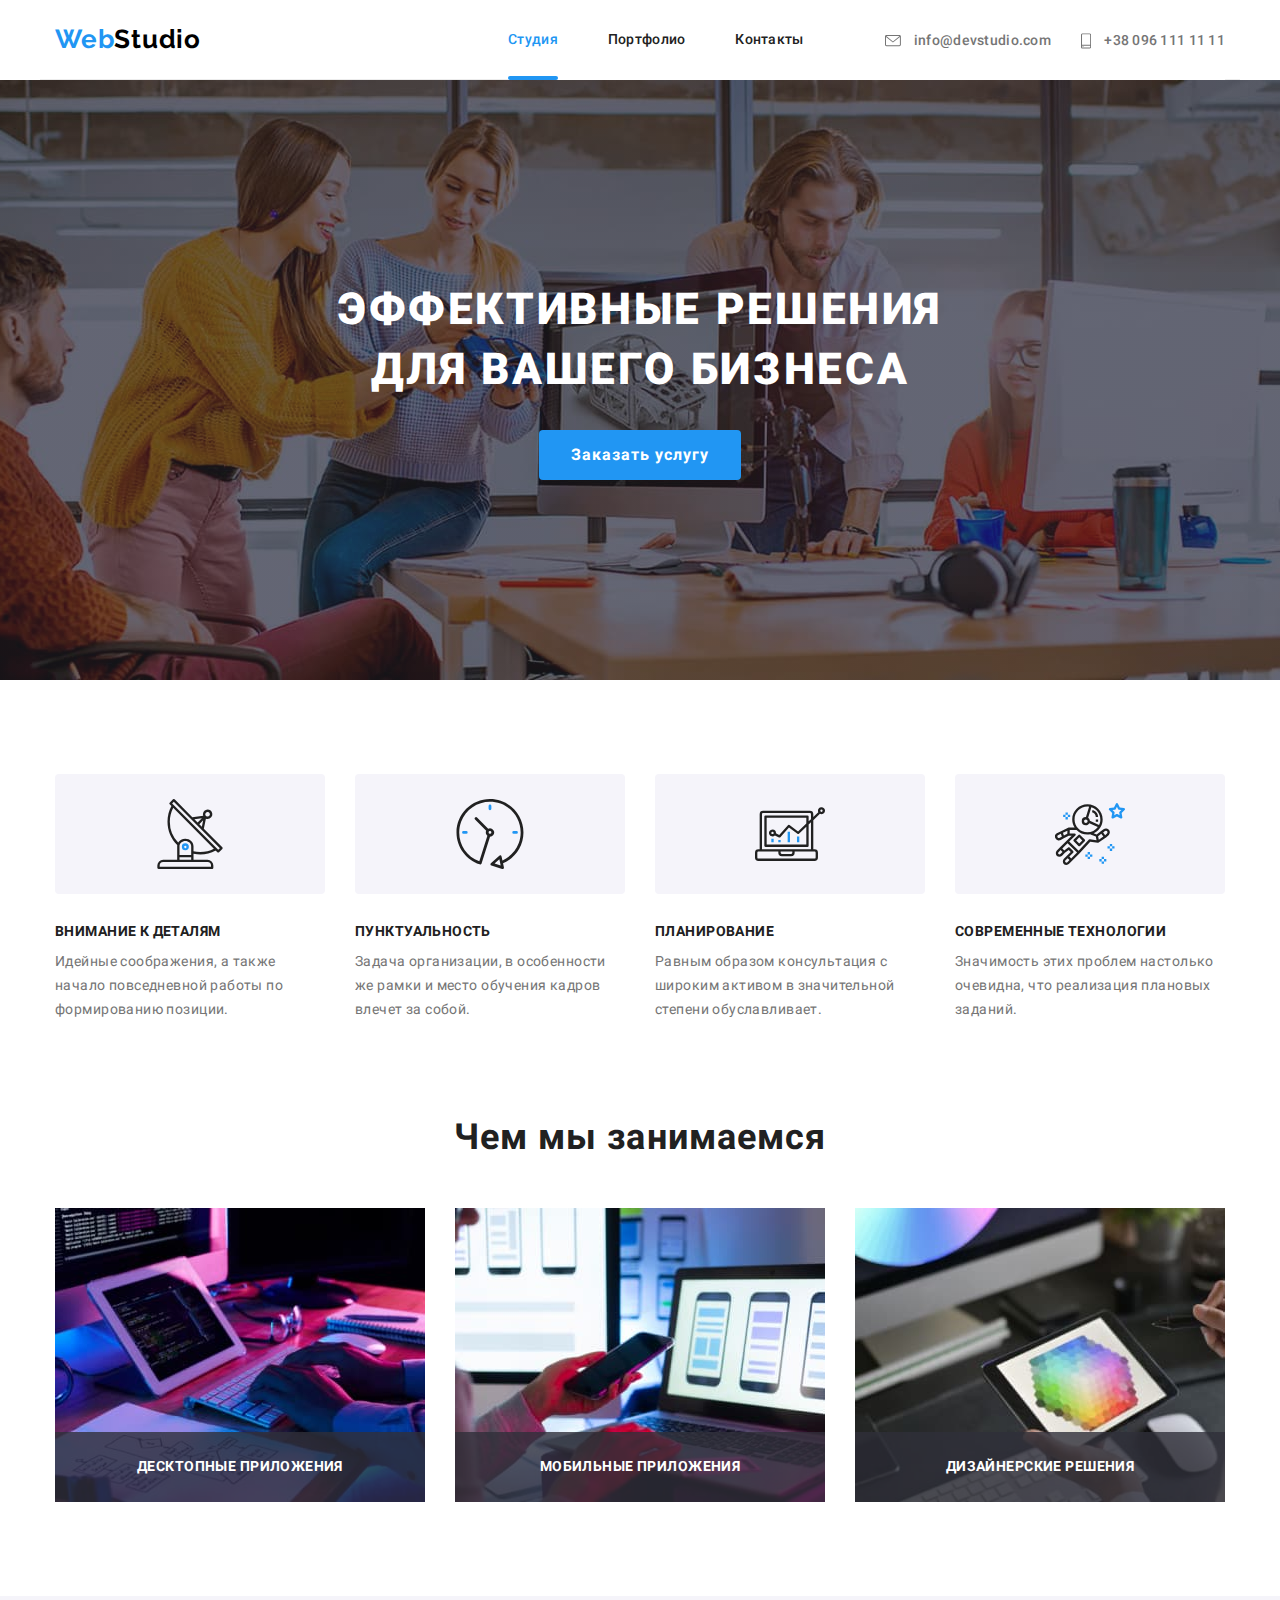
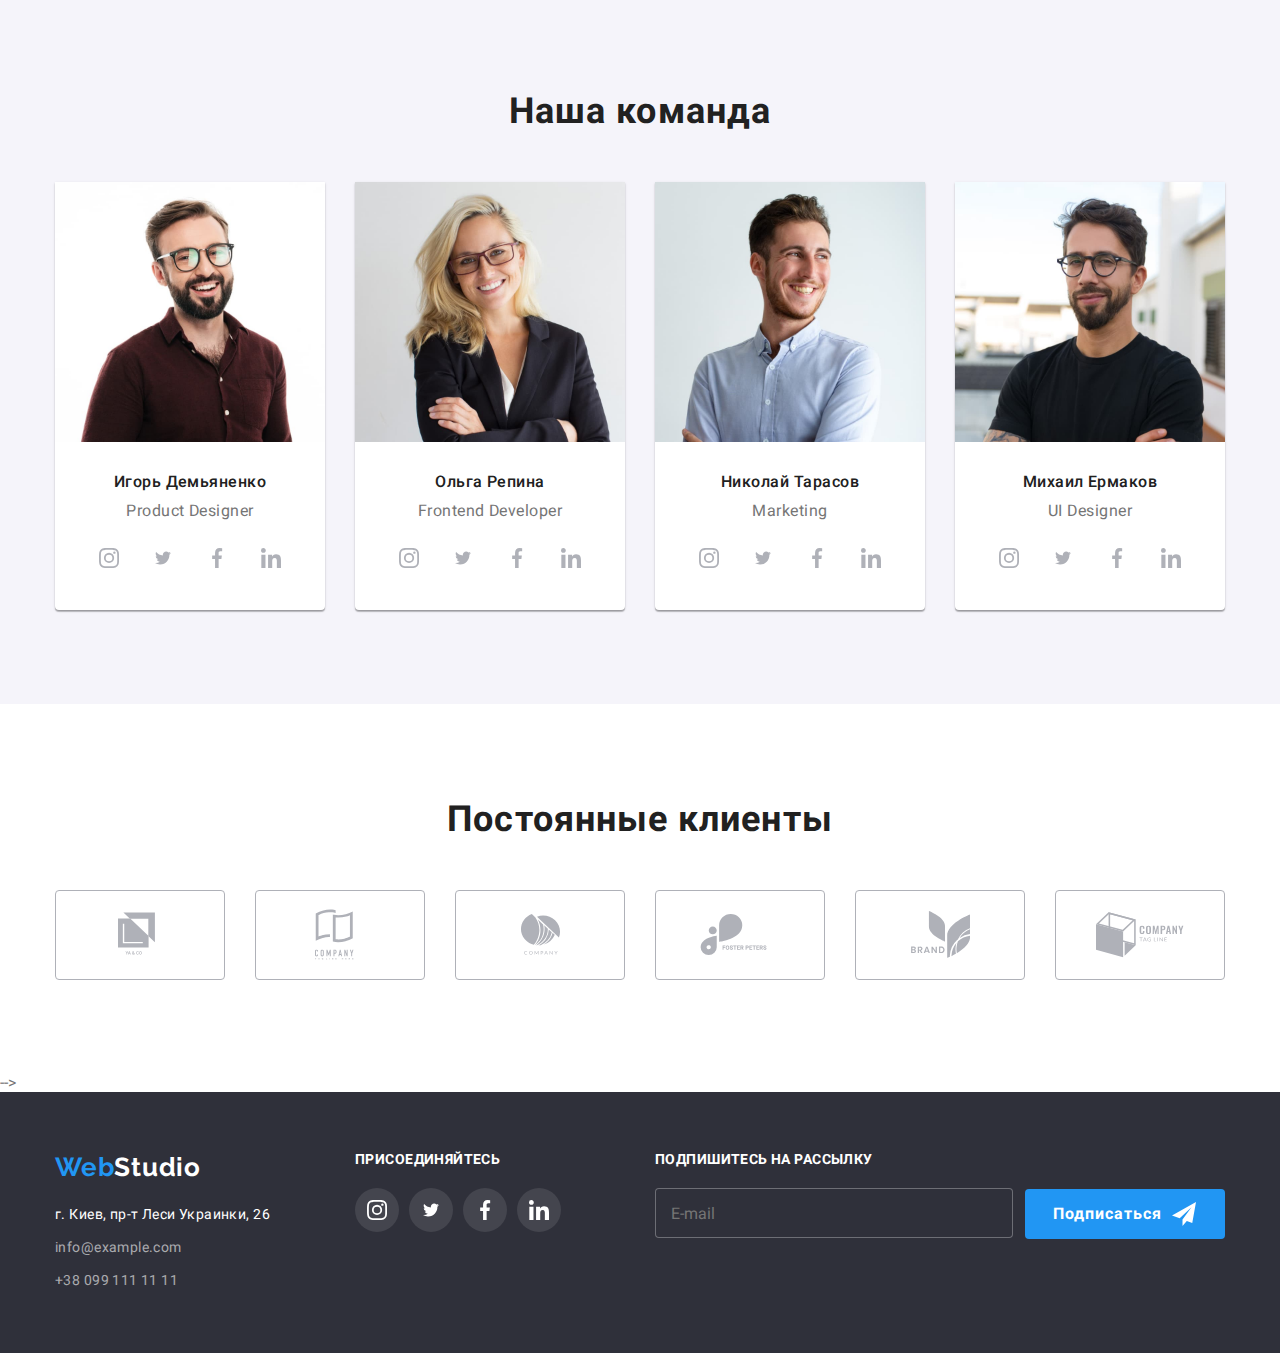
==== commit 73730c0a: "добавляет исправление в кнопке закрыть в модалке" ====
--- a/index.html
+++ b/index.html
@@ -160,14 +160,18 @@
           <ul class="work-items list">
             <li class="item">
               <div>
-                <img src="./image/desktop.jpg" alt="ноутбук" width="370" />
+                <img
+                  src="./image/desktop/desktop.jpg"
+                  alt="ноутбук"
+                  width="370"
+                />
                 <p class="work">Десктопные приложения</p>
               </div>
             </li>
             <li class="item">
               <div>
                 <img
-                  src="./image/mobile.jpg"
+                  src="./image/desktop/mobile.jpg"
                   alt="мобильны телефон"
                   width="370"
                 />
@@ -177,7 +181,7 @@
             <li class="item">
               <div>
                 <img
-                  src="./image/desing.jpg"
+                  src="./image/desktop/desing.jpg"
                   alt="монитор с дизайном"
                   width="370"
                 />
--- a/css/main.min.css
+++ b/css/main.min.css
@@ -1,2 +1,2 @@
-@font-face{font-family:"Raleway";src:url("../fonts/Raleway-Bold.eot");src:local("☺"),url("../fonts/Raleway-Bold.woff") format("woff"),url("../fonts/Raleway-Bold.ttf") format("truetype"),url("../fonts/Raleway-Bold.svg") format("svg");font-weight:700;font-style:normal}@font-face{font-family:"Roboto";src:url("../fonts/Roboto-Black.eot");src:local("☺"),url("../fonts/Roboto-Black.woff") format("woff"),url("../fonts/Roboto-Black.ttf") format("truetype"),url("../fonts/Roboto-Black.svg") format("svg");font-weight:900;font-style:normal}@font-face{font-family:"Roboto";src:url("../fonts/Roboto-Bold.eot");src:local("☺"),url("../fonts/Roboto-Bold.woff") format("woff"),url("../fonts/Roboto-Bold.ttf") format("truetype"),url("../fonts/Roboto-Bold.svg") format("svg");font-weight:700;font-style:normal}@font-face{font-family:"Roboto";src:url("../fonts/Roboto-Medium.eot");src:local("☺"),url("../fonts/Roboto-Medium.woff") format("woff"),url("../fonts/Roboto-Medium.ttf") format("truetype"),url("../fonts/Roboto-Medium.svg") format("svg");font-weight:500;font-style:normal}@font-face{font-family:"Roboto";src:url("../fonts/Roboto-Regular.eot");src:local("☺"),url("../fonts/Roboto-Regular.woff") format("woff"),url("../fonts/Roboto-Regular.ttf") format("truetype"),url("../fonts/Roboto-Regular.svg") format("svg");font-weight:400;font-style:normal}/*! modern-normalize v1.0.0 | MIT License | https://github.com/sindresorhus/modern-normalize */*,*::before,*::after{-webkit-box-sizing:border-box;box-sizing:border-box}:root{-moz-tab-size:4;-o-tab-size:4;tab-size:4}html{line-height:1.15;-webkit-text-size-adjust:100%}body{margin:0}body{font-family:system-ui,-apple-system,"Segoe UI",Roboto,Helvetica,Arial,sans-serif,"Apple Color Emoji","Segoe UI Emoji"}hr{height:0;color:inherit}abbr[title]{-webkit-text-decoration:underline dotted;text-decoration:underline dotted}b,strong{font-weight:bolder}code,kbd,samp,pre{font-family:ui-monospace, SFMono-Regular, Consolas, "Liberation Mono", Menlo, monospace;font-size:1em}small{font-size:80%}sub,sup{font-size:75%;line-height:0;position:relative;vertical-align:baseline}sub{bottom:-0.25em}sup{top:-0.5em}table{text-indent:0;border-color:inherit}button,input,optgroup,select,textarea{font-family:inherit;font-size:100%;line-height:1.15;margin:0}button,select{text-transform:none}button,[type="button"],[type="reset"],[type="submit"]{-webkit-appearance:button}::-moz-focus-inner{border-style:none;padding:0}:-moz-focusring{outline:1px dotted ButtonText}:-moz-ui-invalid{box-shadow:none}legend{padding:0}progress{vertical-align:baseline}::-webkit-inner-spin-button,::-webkit-outer-spin-button{height:auto}[type="search"]{-webkit-appearance:textfield;outline-offset:-2px}::-webkit-search-decoration{-webkit-appearance:none}::-webkit-file-upload-button{-webkit-appearance:button;font:inherit}summary{display:list-item}html{-webkit-box-sizing:border-box;box-sizing:border-box}*,*::before,*::after{-webkit-box-sizing:inherit;box-sizing:inherit}body{background-color:#fff;color:#757575;font-family:"Roboto", sans-serif;font-style:normal}p{margin-top:0px;margin-bottom:0px}img{display:block}.visually-hidden{position:absolute !important;clip:rect(1px 1px 1px 1px);clip:rect(1px, 1px, 1px, 1px);padding:0 !important;border:0 !important;height:1px !important;width:1px !important;overflow:hidden}.list{padding:0px;margin:0px;list-style:none}.link{text-decoration:none}.logo{display:inline-block;color:#000;font-family:"Raleway", sans-serif;font-weight:700;font-size:24px;line-height:1.167;letter-spacing:0.03em;text-decoration:none;-webkit-transition:250ms color cubic-bezier(0.4, 0, 0.2, 1);transition:250ms color cubic-bezier(0.4, 0, 0.2, 1)}.logo>span{color:#2196f3}.logo:hover,.logo:focus{color:#2196f3}@media (min-width: 768px){.logo{margin-right:81px}}@media (min-width: 1200px){.logo{margin-right:93px;font-size:26px;line-height:1.19}}.menu-button{display:-webkit-inline-box;display:-ms-inline-flexbox;display:inline-flex;margin:0;padding:0;border:none;background-color:transparent}.menu-button .icon-cross{display:none}.menu-button.is-open .icon-cross{display:block}.menu-button.is-open .icon-menu{display:none}@media (min-width: 768px){.menu-button{display:none}}.menu-container{-webkit-box-align:center;-ms-flex-align:center;align-items:center;padding-bottom:60px;padding-top:60px;border-top:1px solid #ececec;background-color:#fff;-webkit-box-shadow:0px 4px 8px rgba(0,0,0,0.04),0px 2px 4px rgba(0,0,0,0.08),0px 1px 3px rgba(0,0,0,0.16);box-shadow:0px 4px 8px rgba(0,0,0,0.04),0px 2px 4px rgba(0,0,0,0.08),0px 1px 3px rgba(0,0,0,0.16)}@media screen and (max-width: 767px){.menu-container{display:none;position:absolute;z-index:1;top:100%;left:0;width:100%}.menu-container.is-open{display:block}}@media (min-width: 768px){.menu-container{display:-webkit-box;display:-ms-flexbox;display:flex;-webkit-box-flex:1;-ms-flex-positive:1;flex-grow:1;padding-bottom:0px;padding-top:0px;-webkit-box-shadow:none;box-shadow:none}}.menu-nav{display:block;text-align:center}@media (min-width: 768px){.menu-nav{display:-webkit-box;display:-ms-flexbox;display:flex;-webkit-box-align:center;-ms-flex-align:center;align-items:center}}.site-nav.list{margin-bottom:60px}@media (min-width: 768px){.site-nav.list{display:-webkit-box;display:-ms-flexbox;display:flex;margin-right:81px;margin-bottom:0px}}@media (min-width: 768px){.site-nav.list{display:-webkit-box;display:-ms-flexbox;display:flex;-webkit-box-align:center;-ms-flex-align:center;align-items:center}}.site-nav>.item:not(:last-child){margin-bottom:40px}@media (min-width: 768px){.site-nav>.item:not(:last-child){margin-right:50px;margin-bottom:0px}}.site-nav .link{position:relative;display:inline-block;padding-top:8px;padding-bottom:8px;color:#212121;font-weight:500;font-size:18px;line-height:1.67;letter-spacing:0.02em;-webkit-transition:250ms color cubic-bezier(0.4, 0, 0.2, 1);transition:250ms color cubic-bezier(0.4, 0, 0.2, 1)}@media (min-width: 768px){.site-nav .link{padding-top:32px;padding-bottom:32px;font-size:14px;line-height:1.14}}.site-nav .link.current{position:relative;color:#2196f3}.hover-line::after{content:"";position:absolute;bottom:0;left:0;width:100%;height:4px;border-radius:2px;background-color:#2196f3;-webkit-transform:scaleX(0);transform:scaleX(0);-webkit-transition:250ms -webkit-transform cubic-bezier(0.4, 0, 0.2, 1);transition:250ms -webkit-transform cubic-bezier(0.4, 0, 0.2, 1);transition:250ms transform cubic-bezier(0.4, 0, 0.2, 1);transition:250ms transform cubic-bezier(0.4, 0, 0.2, 1), 250ms -webkit-transform cubic-bezier(0.4, 0, 0.2, 1)}.hover-line:hover::after,.hover-line:focus::after{-webkit-transform:scaleX(1);transform:scaleX(1)}.link.current::after{content:"";position:absolute;bottom:0;left:0;width:100%;height:4px;border-radius:2px;background-color:#2196f3}.site-nav .link:hover,.site-nav .link:focus{color:#2196f3}.contacts{display:-webkit-box;display:-ms-flexbox;display:flex;-webkit-box-orient:vertical;-webkit-box-direction:normal;-ms-flex-direction:column;flex-direction:column;-webkit-box-align:center;-ms-flex-align:center;align-items:center}@media (min-width: 768px){.contacts{-webkit-box-align:start;-ms-flex-align:start;align-items:flex-start}}@media (min-width: 1200px){.contacts{-webkit-box-orient:horizontal;-webkit-box-direction:normal;-ms-flex-direction:row;flex-direction:row}}.contacts-item:not(:last-child){margin-bottom:16px}@media (min-width: 1200px){.contacts-item:not(:last-child){margin-right:30px}}.contacts .link{color:inherit;font-weight:500;font-size:18px;line-height:1.167;letter-spacing:0.02em;-webkit-transition:250ms color cubic-bezier(0.4, 0, 0.2, 1);transition:250ms color cubic-bezier(0.4, 0, 0.2, 1)}@media (min-width: 768px){.contacts .link{font-size:14px;line-height:1.167}}@media (min-width: 1200px){.contacts .link{padding-bottom:32px;padding-top:32px;font-size:14px;line-height:1.14}}.contacts .link:hover,.contacts .link:focus{color:#2196f3}.icon-smartphone,.icon-envelope{display:inline-block;fill:#757575;-webkit-transition:250ms fill cubic-bezier(0.4, 0, 0.2, 1);transition:250ms fill cubic-bezier(0.4, 0, 0.2, 1)}@media (min-width: 768px){.icon-smartphone,.icon-envelope{margin-right:8px}}@media (min-width: 1200px){.icon-smartphone,.icon-envelope{margin-right:10px}}.link.phone:hover .icon-smartphone,.link.phone:focus .icon-smartphone,.link.mail:hover .icon-envelope,.link.mail:focus .icon-envelope{fill:#2196f3}.social-link{display:-webkit-box;display:-ms-flexbox;display:flex;-webkit-box-pack:center;-ms-flex-pack:center;justify-content:center;-webkit-box-align:center;-ms-flex-align:center;align-items:center;width:44px;height:44px;border-radius:50%;fill:#afb1b8;background-color:#fff;-webkit-transition:250ms background-color cubic-bezier(0.4, 0, 0.2, 1),250ms fill cubic-bezier(0.4, 0, 0.2, 1);transition:250ms background-color cubic-bezier(0.4, 0, 0.2, 1),250ms fill cubic-bezier(0.4, 0, 0.2, 1)}.social-link:hover,.social-link:focus{background-color:#2196f3;fill:#fff}.social-links{display:-webkit-box;display:-ms-flexbox;display:flex;padding-left:32px;padding-right:32px}.social-item{width:calc((100% - 10px * 3) / 4)}.social-item:not(:last-child){margin-right:10px}.title{margin-bottom:10px;margin-top:0px;color:#212121;font-weight:700;font-size:14px;line-height:1.14;letter-spacing:0.03em;text-transform:uppercase}.button{display:inline-block;text-align:center;min-width:200px;padding:10px 32px;border-width:0px;border-radius:4px;color:#fff;background-color:#2196f3;font-family:"Roboto", sans-serif;font-weight:700;font-size:16px;line-height:1.875;letter-spacing:0.06em;-webkit-transition:250ms color cubic-bezier(0.4, 0, 0.2, 1),250ms background-color cubic-bezier(0.4, 0, 0.2, 1);transition:250ms color cubic-bezier(0.4, 0, 0.2, 1),250ms background-color cubic-bezier(0.4, 0, 0.2, 1)}.button:hover,.button:focus{cursor:pointer;color:#2196f3;background-color:#f5f4fa}.filter-button.active{color:#fff;background-color:#2196f3;-webkit-box-shadow:0px 3px 1px rgba(0,0,0,0.1),0px 1px 2px rgba(0,0,0,0.08),0px 2px 2px rgba(0,0,0,0.12);box-shadow:0px 3px 1px rgba(0,0,0,0.1),0px 1px 2px rgba(0,0,0,0.08),0px 2px 2px rgba(0,0,0,0.12)}.button.plane{display:-webkit-inline-box;display:-ms-inline-flexbox;display:inline-flex;-webkit-box-align:center;-ms-flex-align:center;align-items:center;padding-left:28px;padding-right:28px}.button-close{position:absolute;top:8px;right:8px;width:30px;height:30px;border-radius:50%;border:1px solid rgba(0,0,0,0.1);fill:#000;background-color:#fff;-webkit-transition:fill 250ms cubic-bezier(0.4, 0, 0.2, 1);transition:fill 250ms cubic-bezier(0.4, 0, 0.2, 1)}.button-close:hover .close{fill:#2196f3}.button-close:hover{cursor:pointer;-webkit-box-shadow:0px 1px 3px rgba(0,0,0,0.12),0px 1px 1px rgba(0,0,0,0.14),0px 2px 1px rgba(0,0,0,0.2);box-shadow:0px 1px 3px rgba(0,0,0,0.12),0px 1px 1px rgba(0,0,0,0.14),0px 2px 1px rgba(0,0,0,0.2)}.icon-plane{margin-left:10px;fill:#fff;-webkit-transition:250ms fill cubic-bezier(0.4, 0, 0.2, 1);transition:250ms fill cubic-bezier(0.4, 0, 0.2, 1)}.button.plane:hover .icon-plane,.button.plane:focus .icon-plane{fill:#2196f3}.filter-button{display:inline-block;text-align:center;padding:6px 22px;min-width:73px;border:1px solid transparent;border-radius:4px;color:#212121;background-color:#f5f4fa;font-family:"Roboto", sans-serif;font-weight:500;font-size:16px;line-height:1.625;letter-spacing:0.03em;-webkit-transition:250ms color cubic-bezier(0.4, 0, 0.2, 1),250ms background-color cubic-bezier(0.4, 0, 0.2, 1),250ms -webkit-box-shadow cubic-bezier(0.4, 0, 0.2, 1);transition:250ms color cubic-bezier(0.4, 0, 0.2, 1),250ms background-color cubic-bezier(0.4, 0, 0.2, 1),250ms -webkit-box-shadow cubic-bezier(0.4, 0, 0.2, 1);transition:250ms color cubic-bezier(0.4, 0, 0.2, 1),250ms background-color cubic-bezier(0.4, 0, 0.2, 1),250ms box-shadow cubic-bezier(0.4, 0, 0.2, 1);transition:250ms color cubic-bezier(0.4, 0, 0.2, 1),250ms background-color cubic-bezier(0.4, 0, 0.2, 1),250ms box-shadow cubic-bezier(0.4, 0, 0.2, 1),250ms -webkit-box-shadow cubic-bezier(0.4, 0, 0.2, 1)}.filter-button:hover,.filter-button:focus{color:#fff;background-color:#2196f3;cursor:pointer;-webkit-box-shadow:0px 3px 1px rgba(0,0,0,0.1),0px 1px 2px rgba(0,0,0,0.08),0px 2px 2px rgba(0,0,0,0.12);box-shadow:0px 3px 1px rgba(0,0,0,0.1),0px 1px 2px rgba(0,0,0,0.08),0px 2px 2px rgba(0,0,0,0.12)}.filter>li:not(:last-child){margin-right:10px}.backdrop{position:fixed;top:0;left:0;width:100%;height:100%;padding:94px 15px;background-color:rgba(0,0,0,0.2);overflow-y:scroll}.backdrop.is-hidden{opacity:0;pointer-events:none}.backdrop.is-hidden .modal{-webkit-transform:translate(-50%, -50%) scale(0.5);transform:translate(-50%, -50%) scale(0.5)}.modal{position:absolute;top:50%;left:50%;-webkit-transform:translate(-50%, -50%) scale(1);transform:translate(-50%, -50%) scale(1);width:320px;height:579px;border-radius:4px;-webkit-box-shadow:0px 1px 3px rgba(0,0,0,0.12),0px 1px 1px rgba(0,0,0,0.14),0px 2px 1px rgba(0,0,0,0.2);box-shadow:0px 1px 3px rgba(0,0,0,0.12),0px 1px 1px rgba(0,0,0,0.14),0px 2px 1px rgba(0,0,0,0.2);background-color:#fff;-webkit-transition:250ms -webkit-transform cubic-bezier(0.4, 0, 0.2, 1);transition:250ms -webkit-transform cubic-bezier(0.4, 0, 0.2, 1);transition:250ms transform cubic-bezier(0.4, 0, 0.2, 1);transition:250ms transform cubic-bezier(0.4, 0, 0.2, 1), 250ms -webkit-transform cubic-bezier(0.4, 0, 0.2, 1)}@media (min-width: 480px){.modal{width:450px;height:609px}}@media (min-width: 1200px){.modal{width:528px;height:581px}}.form-modal{display:block;width:320px;height:579px;padding:16px}@media (min-width: 480px){.form-modal{width:450px;height:609px;padding:40px}}@media (min-width: 1200px){.form-modal{width:528px;height:581px;padding:40px}}.form-modal-list{margin-bottom:30px}.form-paragraf{margin-bottom:12px;color:#212121;font-weight:700;font-size:20px;line-height:1.15;text-align:center;letter-spacing:0.03em}.form-fild{position:relative;display:-webkit-box;display:-ms-flexbox;display:flex;-webkit-box-orient:vertical;-webkit-box-direction:normal;-ms-flex-direction:column;flex-direction:column}.form-label{margin-bottom:4px;font-size:12px;line-height:1.1667;letter-spacing:0.01em}.form-input{height:40px;padding:11px 40px;margin-bottom:10px;border:1px solid rgba(33,33,33,0.2);border-radius:4px;outline-color:rgba(0,0,0,0.12);font-size:18px;-webkit-transition:outline-color 250ms cubic-bezier(0.4, 0, 0.2, 1);transition:outline-color 250ms cubic-bezier(0.4, 0, 0.2, 1)}.form-fild input:focus,.form-fild textarea:focus{outline-color:#2196f3;border:0px solid #fff;border-radius:0px}.icon{position:absolute;top:29px;left:15px}.icon-item{width:18px;height:18px;-webkit-transition:fill 250ms cubic-bezier(0.4, 0, 0.2, 1);transition:fill 250ms cubic-bezier(0.4, 0, 0.2, 1)}.form-input:focus ~ .icon>.icon-item{fill:#2196f3}.comment{height:120px;resize:none;padding:12px 16px;border:1px solid rgba(33,33,33,0.2);border-radius:4px;outline-color:rgba(0,0,0,0.12);-webkit-transition:outline-color 250ms cubic-bezier(0.4, 0, 0.2, 1);transition:outline-color 250ms cubic-bezier(0.4, 0, 0.2, 1)}.comment::-webkit-input-placeholder{color:rgba(117,117,117,0.5);font-size:14px;line-height:1.143;letter-spacing:0.01em}.comment:-ms-input-placeholder{color:rgba(117,117,117,0.5);font-size:14px;line-height:1.143;letter-spacing:0.01em}.comment::-ms-input-placeholder{color:rgba(117,117,117,0.5);font-size:14px;line-height:1.143;letter-spacing:0.01em}.comment::placeholder{color:rgba(117,117,117,0.5);font-size:14px;line-height:1.143;letter-spacing:0.01em}.checkbox{display:-webkit-box;display:-ms-flexbox;display:flex;-webkit-box-align:center;-ms-flex-align:center;align-items:center;-webkit-box-pack:center;-ms-flex-pack:center;justify-content:center;margin-top:20px;font-size:12px;line-height:1.17;letter-spacing:0.03em}@media (min-width: 1200px){.checkbox{font-size:14px;line-height:1.714}}.form-fild-checkbox{margin-top:20px;text-align:center}.icon-checkbox{display:inline-block;vertical-align:middle;width:16px;height:15px;margin-right:5px;border:1.8px solid #212121;border-radius:3px;background-color:#fff}.input-checkbox:checked+.icon-checkbox{border-color:transparent;background-color:#2196f3;background-image:url(../image/icon/check.svg);background-size:contain;background-origin:border-box}.agreement{margin-left:3px;color:#2196f3}.form-button{display:block;margin-left:auto;margin-right:auto;-webkit-box-shadow:0px 1px 3px rgba(0,0,0,0.12),0px 1px 1px rgba(0,0,0,0.14),0px 2px 1px rgba(0,0,0,0.2);box-shadow:0px 1px 3px rgba(0,0,0,0.12),0px 1px 1px rgba(0,0,0,0.14),0px 2px 1px rgba(0,0,0,0.2)}.container{width:100%;margin-left:auto;margin-right:auto;padding-left:15px;padding-right:15px}@media (min-width: 1200px){.container{width:1200px}}.page-header{position:relative;display:-webkit-box;display:-ms-flexbox;display:flex;-webkit-box-align:center;-ms-flex-align:center;align-items:center;-webkit-box-pack:justify;-ms-flex-pack:justify;justify-content:space-between;border-bottom:1px solid #ececec;height:60px}@media (min-width: 768px){.page-header{height:80px}}.navigation{display:block}.hero{display:block;text-align:center}.hero-title{margin-top:0px;margin-bottom:30px;color:#fff;font-weight:900;font-size:26px;line-height:1.62;text-align:center;letter-spacing:0.06em;text-transform:uppercase}@media (min-width: 1200px){.hero-title{font-size:44px;line-height:1.36}}.overlay{max-width:100%;min-height:600px;margin-left:auto;margin-right:auto;max-width:1600px;background-color:#c4c4c4;background-image:-webkit-gradient(linear, left top, left bottom, from(rgba(47,48,58,0.4)), to(rgba(47,48,58,0.4))),url(../image/desktop/hero.jpg);background-image:linear-gradient(rgba(47,48,58,0.4) 0%, rgba(47,48,58,0.4) 100%),url(../image/desktop/hero.jpg);background-repeat:no-repeat;background-position:center;background-size:cover;padding-top:200px}.section{padding:60px 0px}@media (min-width: 1200px){.section{padding:94px 0px}}.section-title{margin-top:0px;margin-bottom:30px;color:#212121;font-weight:700;font-size:28px;line-height:1.178;text-align:center;letter-spacing:0.03em}@media (min-width: 1200px){.section-title{font-size:36px;line-height:1.167;margin-bottom:50px}}@media (min-width: 1200px){.section.features{padding-bottom:0px}}.features-list{display:-webkit-box;display:-ms-flexbox;display:flex;-ms-flex-wrap:wrap;flex-wrap:wrap;margin:-15px;padding:0}.features-list>.item{margin:15px;width:100%}@media (min-width: 768px){.features-list>.item{width:calc((100% - 4 * 15px) / 2)}}@media (min-width: 1200px){.features-list>.item{width:calc((100% - 8 * 15px) / 4)}}.features-list .title{color:#212121}.features-item{fill:#212121}.faetures-background{display:-webkit-box;display:-ms-flexbox;display:flex;-webkit-box-align:center;-ms-flex-align:center;align-items:center;-webkit-box-pack:center;-ms-flex-pack:center;justify-content:center;height:120px;border-radius:4px;margin-bottom:30px;background-color:#f5f4fa}.desc{font-weight:400;font-size:14px;line-height:1.71;letter-spacing:0.03em}.section-work{display:none}@media (min-width: 1200px){.section-work{display:-webkit-box;display:-ms-flexbox;display:flex}}.work-items{display:-webkit-box;display:-ms-flexbox;display:flex}.work-items>.item{position:relative;margin-right:30px;margin-bottom:30px}.work-items>.item:nth-child(3n){margin-right:0px}.work-items>.item:nth-child(-n+3){margin-bottom:0px}.work{position:absolute;bottom:0;left:0;width:100%;height:70px;padding:27px 82px;background-color:rgba(47,48,58,0.8);color:#fff;font-weight:700;font-size:14px;line-height:1.14;text-align:center;letter-spacing:0.03em;text-transform:uppercase}.section-team{background-color:#f5f4fa}.team{margin-top:0px;margin-bottom:10px;color:#212121;font-weight:500;font-size:16px;line-height:1.19;text-align:center;letter-spacing:0.03em}@media (min-width: 768px){.team-list{display:-webkit-box;display:-ms-flexbox;display:flex;-ms-flex-wrap:wrap;flex-wrap:wrap;margin:-15px;padding:0}}.team-item{padding-bottom:24px;margin:15px;border-radius:0px 0px 4px 4px;-webkit-box-shadow:0px 1px 3px rgba(0,0,0,0.12),0px 1px 1px rgba(0,0,0,0.14),0px 2px 1px rgba(0,0,0,0.2);box-shadow:0px 1px 3px rgba(0,0,0,0.12),0px 1px 1px rgba(0,0,0,0.14),0px 2px 1px rgba(0,0,0,0.2);background-color:#fff}@media (min-width: 768px){.team-item{width:calc((100% - 4 * 15px) / 2)}}@media (min-width: 1200px){.team-item{width:calc((100% - 8 * 15px) / 4);padding-bottom:30px}}.team-item>.img{margin-bottom:30px}.prof{margin-bottom:16px;color:#757575;font-weight:normal;font-size:16px;line-height:1.19;text-align:center;letter-spacing:0.03em}.clients{display:-webkit-box;display:-ms-flexbox;display:flex;-ms-flex-wrap:wrap;flex-wrap:wrap;margin:-15px;padding:0}@media (min-width: 1200px){.clients{-ms-flex-wrap:nowrap;flex-wrap:nowrap}}.clients-item{margin:15px}@media (max-width: 479px){.clients-item{width:calc((100% - 4 * 15px) / 2)}}@media (min-width: 480px){.clients-item{width:calc((100% - 4 * 15px) / 2)}}@media (min-width: 768px){.clients-item{width:calc((100% - 6 * 15px) / 3)}}.clients-item-link{display:-webkit-box;display:-ms-flexbox;display:flex;-webkit-box-pack:center;-ms-flex-pack:center;justify-content:center;-webkit-box-align:center;-ms-flex-align:center;align-items:center;-webkit-box-sizing:border-box;box-sizing:border-box;height:90px;border:1px solid #afb1b8;border-radius:4px;-webkit-transition:250ms border-color cubic-bezier(0.4, 0, 0.2, 1);transition:250ms border-color cubic-bezier(0.4, 0, 0.2, 1)}.icon-client{fill:#afb1b8;-webkit-transition:250ms fill cubic-bezier(0.4, 0, 0.2, 1);transition:250ms fill cubic-bezier(0.4, 0, 0.2, 1)}.clients-item-link:hover>.icon-client,.clients-item-link:focus>.icon-client,.clients-item-link:hover,.clients-item-link:focus{fill:#2196f3;border-color:#2196f3}.footer{background-color:#2f303a;color:#fff}.footer-container{display:-webkit-box;display:-ms-flexbox;display:flex;-ms-flex-wrap:wrap;flex-wrap:wrap;-ms-flex-pack:distribute;justify-content:space-around;-webkit-box-align:center;-ms-flex-align:center;align-items:center;padding-top:60px;padding-bottom:60px}@media (min-width: 1200px){.footer-container{-webkit-box-align:start;-ms-flex-align:start;align-items:flex-start}}.footer-flexbox{display:block;text-align:center;margin-bottom:60px}@media (min-width: 1200px){.footer-flexbox{text-align:start;margin-bottom:0px}}@media (min-width: 1200px){.footer-flexbox:not(:last-child){width:270px;margin-right:30px}}@media (min-width: 1200px){.footer-flexbox.subscribe{width:570px}}.address{font-family:"Roboto", sans-serif;font-style:normal;font-weight:400;font-size:14px;line-height:1.71;letter-spacing:0.03em}.footer-contacts{display:inline-block;margin-top:9px;color:rgba(255,255,255,0.6)}.footer-logo{text-align:center;margin-right:0px;color:#fff}@media (min-width: 1200px){.footer-logo{margin-bottom:20px;margin-right:85px}}.footer-logo:hover,.footer-logo:focus,.footer-contacts:hover,.footer-contacts:focus{color:#2196f3}@media (min-width: 1200px){.footer .social-links{padding-left:0px;padding-right:64px}}.footer .social-link{background-color:rgba(255,255,255,0.1);fill:#ffffff}.footer .social-link:hover,.footer .social-link:focus{background-color:#2196f3}.footer-subscribe{display:inline-block;height:50px;width:100%;padding-left:15px;padding-top:15px;padding-bottom:15px;margin-bottom:20px;border:1px solid rgba(255,255,255,0.3);border-radius:4px;background-color:#2f303a;color:rgba(255,255,255,0.6)}@media (min-width: 1200px){.footer-subscribe{width:358px;margin-right:8px}}.caption{display:-webkit-box;display:-ms-flexbox;display:flex;-webkit-box-pack:center;-ms-flex-pack:center;justify-content:center;margin-bottom:20px;font-weight:700;font-size:14px;line-height:1.14;letter-spacing:0.03em;text-transform:uppercase}@media (min-width: 1200px){.caption{-webkit-box-pack:start;-ms-flex-pack:start;justify-content:start;-webkit-box-align:start;-ms-flex-align:start;align-items:flex-start}}
+@font-face{font-family:"Raleway";src:url("../fonts/Raleway-Bold.eot");src:local("☺"),url("../fonts/Raleway-Bold.woff") format("woff"),url("../fonts/Raleway-Bold.ttf") format("truetype"),url("../fonts/Raleway-Bold.svg") format("svg");font-weight:700;font-style:normal}@font-face{font-family:"Roboto";src:url("../fonts/Roboto-Black.eot");src:local("☺"),url("../fonts/Roboto-Black.woff") format("woff"),url("../fonts/Roboto-Black.ttf") format("truetype"),url("../fonts/Roboto-Black.svg") format("svg");font-weight:900;font-style:normal}@font-face{font-family:"Roboto";src:url("../fonts/Roboto-Bold.eot");src:local("☺"),url("../fonts/Roboto-Bold.woff") format("woff"),url("../fonts/Roboto-Bold.ttf") format("truetype"),url("../fonts/Roboto-Bold.svg") format("svg");font-weight:700;font-style:normal}@font-face{font-family:"Roboto";src:url("../fonts/Roboto-Medium.eot");src:local("☺"),url("../fonts/Roboto-Medium.woff") format("woff"),url("../fonts/Roboto-Medium.ttf") format("truetype"),url("../fonts/Roboto-Medium.svg") format("svg");font-weight:500;font-style:normal}@font-face{font-family:"Roboto";src:url("../fonts/Roboto-Regular.eot");src:local("☺"),url("../fonts/Roboto-Regular.woff") format("woff"),url("../fonts/Roboto-Regular.ttf") format("truetype"),url("../fonts/Roboto-Regular.svg") format("svg");font-weight:400;font-style:normal}/*! modern-normalize v1.0.0 | MIT License | https://github.com/sindresorhus/modern-normalize */*,*::before,*::after{-webkit-box-sizing:border-box;box-sizing:border-box}:root{-moz-tab-size:4;-o-tab-size:4;tab-size:4}html{line-height:1.15;-webkit-text-size-adjust:100%}body{margin:0}body{font-family:system-ui,-apple-system,"Segoe UI",Roboto,Helvetica,Arial,sans-serif,"Apple Color Emoji","Segoe UI Emoji"}hr{height:0;color:inherit}abbr[title]{-webkit-text-decoration:underline dotted;text-decoration:underline dotted}b,strong{font-weight:bolder}code,kbd,samp,pre{font-family:ui-monospace, SFMono-Regular, Consolas, "Liberation Mono", Menlo, monospace;font-size:1em}small{font-size:80%}sub,sup{font-size:75%;line-height:0;position:relative;vertical-align:baseline}sub{bottom:-0.25em}sup{top:-0.5em}table{text-indent:0;border-color:inherit}button,input,optgroup,select,textarea{font-family:inherit;font-size:100%;line-height:1.15;margin:0}button,select{text-transform:none}button,[type="button"],[type="reset"],[type="submit"]{-webkit-appearance:button}::-moz-focus-inner{border-style:none;padding:0}:-moz-focusring{outline:1px dotted ButtonText}:-moz-ui-invalid{box-shadow:none}legend{padding:0}progress{vertical-align:baseline}::-webkit-inner-spin-button,::-webkit-outer-spin-button{height:auto}[type="search"]{-webkit-appearance:textfield;outline-offset:-2px}::-webkit-search-decoration{-webkit-appearance:none}::-webkit-file-upload-button{-webkit-appearance:button;font:inherit}summary{display:list-item}html{-webkit-box-sizing:border-box;box-sizing:border-box}*,*::before,*::after{-webkit-box-sizing:inherit;box-sizing:inherit}body{background-color:#fff;color:#757575;font-family:"Roboto", sans-serif;font-style:normal}p{margin-top:0px;margin-bottom:0px}img{display:block}.visually-hidden{position:absolute !important;clip:rect(1px 1px 1px 1px);clip:rect(1px, 1px, 1px, 1px);padding:0 !important;border:0 !important;height:1px !important;width:1px !important;overflow:hidden}.list{padding:0px;margin:0px;list-style:none}.link{text-decoration:none}.logo{display:inline-block;color:#000;font-family:"Raleway", sans-serif;font-weight:700;font-size:24px;line-height:1.167;letter-spacing:0.03em;text-decoration:none;-webkit-transition:250ms color cubic-bezier(0.4, 0, 0.2, 1);transition:250ms color cubic-bezier(0.4, 0, 0.2, 1)}.logo>span{color:#2196f3}.logo:hover,.logo:focus{color:#2196f3}@media (min-width: 768px){.logo{margin-right:81px}}@media (min-width: 1200px){.logo{margin-right:93px;font-size:26px;line-height:1.19}}.menu-button{display:-webkit-inline-box;display:-ms-inline-flexbox;display:inline-flex;margin:0;padding:0;border:none;background-color:transparent}.menu-button .icon-cross{display:none}.menu-button.is-open .icon-cross{display:block}.menu-button.is-open .icon-menu{display:none}@media (min-width: 768px){.menu-button{display:none}}.menu-container{-webkit-box-align:center;-ms-flex-align:center;align-items:center;padding-bottom:60px;padding-top:60px;border-top:1px solid #ececec;background-color:#fff;-webkit-box-shadow:0px 4px 8px rgba(0,0,0,0.04),0px 2px 4px rgba(0,0,0,0.08),0px 1px 3px rgba(0,0,0,0.16);box-shadow:0px 4px 8px rgba(0,0,0,0.04),0px 2px 4px rgba(0,0,0,0.08),0px 1px 3px rgba(0,0,0,0.16)}@media screen and (max-width: 767px){.menu-container{display:none;position:absolute;z-index:1;top:100%;left:0;width:100%}.menu-container.is-open{display:block}}@media (min-width: 768px){.menu-container{display:-webkit-box;display:-ms-flexbox;display:flex;-webkit-box-flex:1;-ms-flex-positive:1;flex-grow:1;padding-bottom:0px;padding-top:0px;-webkit-box-shadow:none;box-shadow:none}}.menu-nav{display:block;text-align:center}@media (min-width: 768px){.menu-nav{display:-webkit-box;display:-ms-flexbox;display:flex;-webkit-box-align:center;-ms-flex-align:center;align-items:center}}.site-nav.list{margin-bottom:60px}@media (min-width: 768px){.site-nav.list{display:-webkit-box;display:-ms-flexbox;display:flex;margin-right:81px;margin-bottom:0px}}@media (min-width: 768px){.site-nav.list{display:-webkit-box;display:-ms-flexbox;display:flex;-webkit-box-align:center;-ms-flex-align:center;align-items:center}}.site-nav>.item:not(:last-child){margin-bottom:40px}@media (min-width: 768px){.site-nav>.item:not(:last-child){margin-right:50px;margin-bottom:0px}}.site-nav .link{position:relative;display:inline-block;padding-top:8px;padding-bottom:8px;color:#212121;font-weight:500;font-size:18px;line-height:1.67;letter-spacing:0.02em;-webkit-transition:250ms color cubic-bezier(0.4, 0, 0.2, 1);transition:250ms color cubic-bezier(0.4, 0, 0.2, 1)}@media (min-width: 768px){.site-nav .link{padding-top:32px;padding-bottom:32px;font-size:14px;line-height:1.14}}.site-nav .link.current{position:relative;color:#2196f3}.hover-line::after{content:"";position:absolute;bottom:0;left:0;width:100%;height:4px;border-radius:2px;background-color:#2196f3;-webkit-transform:scaleX(0);transform:scaleX(0);-webkit-transition:250ms -webkit-transform cubic-bezier(0.4, 0, 0.2, 1);transition:250ms -webkit-transform cubic-bezier(0.4, 0, 0.2, 1);transition:250ms transform cubic-bezier(0.4, 0, 0.2, 1);transition:250ms transform cubic-bezier(0.4, 0, 0.2, 1), 250ms -webkit-transform cubic-bezier(0.4, 0, 0.2, 1)}.hover-line:hover::after,.hover-line:focus::after{-webkit-transform:scaleX(1);transform:scaleX(1)}.link.current::after{content:"";position:absolute;bottom:0;left:0;width:100%;height:4px;border-radius:2px;background-color:#2196f3}.site-nav .link:hover,.site-nav .link:focus{color:#2196f3}.contacts{display:-webkit-box;display:-ms-flexbox;display:flex;-webkit-box-orient:vertical;-webkit-box-direction:normal;-ms-flex-direction:column;flex-direction:column;-webkit-box-align:center;-ms-flex-align:center;align-items:center}@media (min-width: 768px){.contacts{-webkit-box-align:start;-ms-flex-align:start;align-items:flex-start}}@media (min-width: 1200px){.contacts{-webkit-box-orient:horizontal;-webkit-box-direction:normal;-ms-flex-direction:row;flex-direction:row}}.contacts-item:not(:last-child){margin-bottom:16px}@media (min-width: 768px){.contacts-item:not(:last-child){margin-bottom:10px}}@media (min-width: 1200px){.contacts-item:not(:last-child){margin-right:30px;margin-bottom:0px}}.contacts .link{color:inherit;font-weight:500;font-size:18px;line-height:1.167;letter-spacing:0.02em;-webkit-transition:250ms color cubic-bezier(0.4, 0, 0.2, 1);transition:250ms color cubic-bezier(0.4, 0, 0.2, 1)}@media (min-width: 768px){.contacts .link{font-size:14px;line-height:1.167}}@media (min-width: 1200px){.contacts .link{padding-bottom:32px;padding-top:32px;font-size:14px;line-height:1.14}}.contacts .link:hover,.contacts .link:focus{color:#2196f3}.icon-smartphone,.icon-envelope{display:inline-block;vertical-align:middle;fill:#757575;-webkit-transition:250ms fill cubic-bezier(0.4, 0, 0.2, 1);transition:250ms fill cubic-bezier(0.4, 0, 0.2, 1)}@media (min-width: 768px){.icon-smartphone,.icon-envelope{margin-right:8px}}@media (min-width: 1200px){.icon-smartphone,.icon-envelope{margin-right:10px}}.link.phone:hover .icon-smartphone,.link.phone:focus .icon-smartphone,.link.mail:hover .icon-envelope,.link.mail:focus .icon-envelope{fill:#2196f3}.social-link{display:-webkit-box;display:-ms-flexbox;display:flex;-webkit-box-pack:center;-ms-flex-pack:center;justify-content:center;-webkit-box-align:center;-ms-flex-align:center;align-items:center;width:44px;height:44px;border-radius:50%;fill:#afb1b8;background-color:#fff;-webkit-transition:250ms background-color cubic-bezier(0.4, 0, 0.2, 1),250ms fill cubic-bezier(0.4, 0, 0.2, 1);transition:250ms background-color cubic-bezier(0.4, 0, 0.2, 1),250ms fill cubic-bezier(0.4, 0, 0.2, 1)}.social-link:hover,.social-link:focus{background-color:#2196f3;fill:#fff}.social-links{display:-webkit-box;display:-ms-flexbox;display:flex;padding-left:32px;padding-right:32px}.social-item{width:calc((100% - 10px * 3) / 4)}.social-item:not(:last-child){margin-right:10px}.title{margin-bottom:10px;margin-top:0px;color:#212121;font-weight:700;font-size:14px;line-height:1.14;letter-spacing:0.03em;text-transform:uppercase}.button{display:inline-block;text-align:center;min-width:200px;padding:10px 32px;border-width:0px;border-radius:4px;color:#fff;background-color:#2196f3;font-family:"Roboto", sans-serif;font-weight:700;font-size:16px;line-height:1.875;letter-spacing:0.06em;-webkit-transition:250ms color cubic-bezier(0.4, 0, 0.2, 1),250ms background-color cubic-bezier(0.4, 0, 0.2, 1);transition:250ms color cubic-bezier(0.4, 0, 0.2, 1),250ms background-color cubic-bezier(0.4, 0, 0.2, 1)}.button:hover,.button:focus{cursor:pointer;color:#2196f3;background-color:#f5f4fa}.filter-button.active{color:#fff;background-color:#2196f3;-webkit-box-shadow:0px 3px 1px rgba(0,0,0,0.1),0px 1px 2px rgba(0,0,0,0.08),0px 2px 2px rgba(0,0,0,0.12);box-shadow:0px 3px 1px rgba(0,0,0,0.1),0px 1px 2px rgba(0,0,0,0.08),0px 2px 2px rgba(0,0,0,0.12)}.button.plane{display:-webkit-inline-box;display:-ms-inline-flexbox;display:inline-flex;-webkit-box-align:center;-ms-flex-align:center;align-items:center;padding-left:28px;padding-right:28px}.button-close{position:absolute;top:8px;right:8px;width:30px;height:30px;padding:0px;border-radius:50%;border:1px solid rgba(0,0,0,0.1);fill:#000;background-color:#fff;-webkit-transition:fill 250ms cubic-bezier(0.4, 0, 0.2, 1);transition:fill 250ms cubic-bezier(0.4, 0, 0.2, 1)}.button-close:hover .close{fill:#2196f3}.button-close:hover{cursor:pointer;-webkit-box-shadow:0px 1px 3px rgba(0,0,0,0.12),0px 1px 1px rgba(0,0,0,0.14),0px 2px 1px rgba(0,0,0,0.2);box-shadow:0px 1px 3px rgba(0,0,0,0.12),0px 1px 1px rgba(0,0,0,0.14),0px 2px 1px rgba(0,0,0,0.2)}.icon-plane{margin-left:10px;fill:#fff;-webkit-transition:250ms fill cubic-bezier(0.4, 0, 0.2, 1);transition:250ms fill cubic-bezier(0.4, 0, 0.2, 1)}.button.plane:hover .icon-plane,.button.plane:focus .icon-plane{fill:#2196f3}.filter-button{display:inline-block;text-align:center;padding:6px 22px;min-width:73px;border:1px solid transparent;border-radius:4px;color:#212121;background-color:#f5f4fa;font-family:"Roboto", sans-serif;font-weight:500;font-size:16px;line-height:1.625;letter-spacing:0.03em;-webkit-transition:250ms color cubic-bezier(0.4, 0, 0.2, 1),250ms background-color cubic-bezier(0.4, 0, 0.2, 1),250ms -webkit-box-shadow cubic-bezier(0.4, 0, 0.2, 1);transition:250ms color cubic-bezier(0.4, 0, 0.2, 1),250ms background-color cubic-bezier(0.4, 0, 0.2, 1),250ms -webkit-box-shadow cubic-bezier(0.4, 0, 0.2, 1);transition:250ms color cubic-bezier(0.4, 0, 0.2, 1),250ms background-color cubic-bezier(0.4, 0, 0.2, 1),250ms box-shadow cubic-bezier(0.4, 0, 0.2, 1);transition:250ms color cubic-bezier(0.4, 0, 0.2, 1),250ms background-color cubic-bezier(0.4, 0, 0.2, 1),250ms box-shadow cubic-bezier(0.4, 0, 0.2, 1),250ms -webkit-box-shadow cubic-bezier(0.4, 0, 0.2, 1)}.filter-button:hover,.filter-button:focus{color:#fff;background-color:#2196f3;cursor:pointer;-webkit-box-shadow:0px 3px 1px rgba(0,0,0,0.1),0px 1px 2px rgba(0,0,0,0.08),0px 2px 2px rgba(0,0,0,0.12);box-shadow:0px 3px 1px rgba(0,0,0,0.1),0px 1px 2px rgba(0,0,0,0.08),0px 2px 2px rgba(0,0,0,0.12)}.filter>li:not(:last-child){margin-right:10px}.backdrop{position:fixed;top:0;left:0;width:100%;height:100%;padding:94px 15px;background-color:rgba(0,0,0,0.2);overflow-y:scroll}.backdrop.is-hidden{opacity:0;pointer-events:none}.backdrop.is-hidden .modal{-webkit-transform:translate(-50%, -50%) scale(0.5);transform:translate(-50%, -50%) scale(0.5)}.modal{position:absolute;top:50%;left:50%;-webkit-transform:translate(-50%, -50%) scale(1);transform:translate(-50%, -50%) scale(1);width:320px;height:579px;border-radius:4px;-webkit-box-shadow:0px 1px 3px rgba(0,0,0,0.12),0px 1px 1px rgba(0,0,0,0.14),0px 2px 1px rgba(0,0,0,0.2);box-shadow:0px 1px 3px rgba(0,0,0,0.12),0px 1px 1px rgba(0,0,0,0.14),0px 2px 1px rgba(0,0,0,0.2);background-color:#fff;-webkit-transition:250ms -webkit-transform cubic-bezier(0.4, 0, 0.2, 1);transition:250ms -webkit-transform cubic-bezier(0.4, 0, 0.2, 1);transition:250ms transform cubic-bezier(0.4, 0, 0.2, 1);transition:250ms transform cubic-bezier(0.4, 0, 0.2, 1), 250ms -webkit-transform cubic-bezier(0.4, 0, 0.2, 1)}@media (min-width: 480px){.modal{width:450px;height:609px}}@media (min-width: 1200px){.modal{width:528px;height:581px}}.form-modal{display:block;width:320px;height:579px;padding:16px}@media (min-width: 480px){.form-modal{width:450px;height:609px;padding:40px}}@media (min-width: 1200px){.form-modal{width:528px;height:581px;padding:40px}}.form-modal-list{margin-bottom:30px}.form-paragraf{margin-bottom:12px;color:#212121;font-weight:700;font-size:20px;line-height:1.15;text-align:center;letter-spacing:0.03em}@media (max-width: 479px){.form-paragraf{padding-right:20px}}.form-fild{position:relative;display:-webkit-box;display:-ms-flexbox;display:flex;-webkit-box-orient:vertical;-webkit-box-direction:normal;-ms-flex-direction:column;flex-direction:column}.form-label{margin-bottom:4px;font-size:12px;line-height:1.1667;letter-spacing:0.01em}.form-input{height:40px;padding:11px 40px;margin-bottom:10px;border:1px solid rgba(33,33,33,0.2);border-radius:4px;outline-color:rgba(0,0,0,0.12);font-size:18px;-webkit-transition:outline-color 250ms cubic-bezier(0.4, 0, 0.2, 1);transition:outline-color 250ms cubic-bezier(0.4, 0, 0.2, 1)}.form-fild input:focus,.form-fild textarea:focus{outline-color:#2196f3;border:0px solid #fff;border-radius:0px}.icon{position:absolute;top:29px;left:15px}.icon-item{width:18px;height:18px;-webkit-transition:fill 250ms cubic-bezier(0.4, 0, 0.2, 1);transition:fill 250ms cubic-bezier(0.4, 0, 0.2, 1)}.form-input:focus ~ .icon>.icon-item{fill:#2196f3}.comment{height:120px;resize:none;padding:12px 16px;border:1px solid rgba(33,33,33,0.2);border-radius:4px;outline-color:rgba(0,0,0,0.12);-webkit-transition:outline-color 250ms cubic-bezier(0.4, 0, 0.2, 1);transition:outline-color 250ms cubic-bezier(0.4, 0, 0.2, 1)}.comment::-webkit-input-placeholder{color:rgba(117,117,117,0.5);font-size:14px;line-height:1.143;letter-spacing:0.01em}.comment:-ms-input-placeholder{color:rgba(117,117,117,0.5);font-size:14px;line-height:1.143;letter-spacing:0.01em}.comment::-ms-input-placeholder{color:rgba(117,117,117,0.5);font-size:14px;line-height:1.143;letter-spacing:0.01em}.comment::placeholder{color:rgba(117,117,117,0.5);font-size:14px;line-height:1.143;letter-spacing:0.01em}.checkbox{display:-webkit-box;display:-ms-flexbox;display:flex;-webkit-box-align:center;-ms-flex-align:center;align-items:center;-webkit-box-pack:center;-ms-flex-pack:center;justify-content:center;margin-top:20px;font-size:12px;line-height:1.17;letter-spacing:0.03em}@media (min-width: 1200px){.checkbox{font-size:14px;line-height:1.714}}.form-fild-checkbox{margin-top:20px;text-align:center}.icon-checkbox{display:inline-block;vertical-align:middle;width:16px;height:15px;margin-right:5px;border:1.8px solid #212121;border-radius:3px;background-color:#fff}.input-checkbox:checked+.icon-checkbox{border-color:transparent;background-color:#2196f3;background-image:url(../image/icon/check.svg);background-size:contain;background-origin:border-box}.agreement{margin-left:3px;color:#2196f3}.form-button{display:block;margin-left:auto;margin-right:auto;-webkit-box-shadow:0px 1px 3px rgba(0,0,0,0.12),0px 1px 1px rgba(0,0,0,0.14),0px 2px 1px rgba(0,0,0,0.2);box-shadow:0px 1px 3px rgba(0,0,0,0.12),0px 1px 1px rgba(0,0,0,0.14),0px 2px 1px rgba(0,0,0,0.2)}.container{width:100%;margin-left:auto;margin-right:auto;padding-left:15px;padding-right:15px}@media (min-width: 1200px){.container{width:1200px}}.page-header{position:relative;display:-webkit-box;display:-ms-flexbox;display:flex;-webkit-box-align:center;-ms-flex-align:center;align-items:center;-webkit-box-pack:justify;-ms-flex-pack:justify;justify-content:space-between;border-bottom:1px solid #ececec;height:60px}@media (min-width: 768px){.page-header{height:80px}}.navigation{display:block}.hero{display:block;text-align:center}.hero-title{margin-top:0px;margin-bottom:30px;color:#fff;font-weight:900;font-size:26px;line-height:1.62;text-align:center;letter-spacing:0.06em;text-transform:uppercase}@media (min-width: 1200px){.hero-title{font-size:44px;line-height:1.36}}.overlay{max-width:100%;min-height:600px;margin-left:auto;margin-right:auto;max-width:1600px;background-color:#c4c4c4;background-image:-webkit-gradient(linear, left top, left bottom, from(rgba(47,48,58,0.4)), to(rgba(47,48,58,0.4))),url(../image/desktop/hero.jpg);background-image:linear-gradient(rgba(47,48,58,0.4) 0%, rgba(47,48,58,0.4) 100%),url(../image/desktop/hero.jpg);background-repeat:no-repeat;background-position:center;background-size:cover;padding-top:200px}.section{padding:60px 0px}@media (min-width: 1200px){.section{padding:94px 0px}}.section-title{margin-top:0px;margin-bottom:30px;color:#212121;font-weight:700;font-size:28px;line-height:1.178;text-align:center;letter-spacing:0.03em}@media (min-width: 1200px){.section-title{font-size:36px;line-height:1.167;margin-bottom:50px}}@media (min-width: 1200px){.section.features{padding-bottom:0px}}.features-list{display:-webkit-box;display:-ms-flexbox;display:flex;-ms-flex-wrap:wrap;flex-wrap:wrap;margin:-15px;padding:0}.features-list>.item{margin:15px;width:100%}@media (min-width: 768px){.features-list>.item{width:calc((100% - 4 * 15px) / 2)}}@media (min-width: 1200px){.features-list>.item{width:calc((100% - 8 * 15px) / 4)}}.features-list .title{color:#212121}.features-item{fill:#212121}.faetures-background{display:-webkit-box;display:-ms-flexbox;display:flex;-webkit-box-align:center;-ms-flex-align:center;align-items:center;-webkit-box-pack:center;-ms-flex-pack:center;justify-content:center;height:120px;border-radius:4px;margin-bottom:30px;background-color:#f5f4fa}.desc{font-weight:400;font-size:14px;line-height:1.71;letter-spacing:0.03em}.section-work{display:none}@media (min-width: 1200px){.section-work{display:-webkit-box;display:-ms-flexbox;display:flex}}.work-items{display:-webkit-box;display:-ms-flexbox;display:flex}.work-items>.item{position:relative;margin-right:30px;margin-bottom:30px}.work-items>.item:nth-child(3n){margin-right:0px}.work-items>.item:nth-child(-n+3){margin-bottom:0px}.work{position:absolute;bottom:0;left:0;width:100%;height:70px;padding:27px 82px;background-color:rgba(47,48,58,0.8);color:#fff;font-weight:700;font-size:14px;line-height:1.14;text-align:center;letter-spacing:0.03em;text-transform:uppercase}.section-team{background-color:#f5f4fa}.team{margin-top:0px;margin-bottom:10px;color:#212121;font-weight:500;font-size:16px;line-height:1.19;text-align:center;letter-spacing:0.03em}@media (min-width: 768px){.team-list{display:-webkit-box;display:-ms-flexbox;display:flex;-ms-flex-wrap:wrap;flex-wrap:wrap;margin:-15px;padding:0}}.team-item{padding-bottom:24px;margin:15px;border-radius:0px 0px 4px 4px;-webkit-box-shadow:0px 1px 3px rgba(0,0,0,0.12),0px 1px 1px rgba(0,0,0,0.14),0px 2px 1px rgba(0,0,0,0.2);box-shadow:0px 1px 3px rgba(0,0,0,0.12),0px 1px 1px rgba(0,0,0,0.14),0px 2px 1px rgba(0,0,0,0.2);background-color:#fff}@media (min-width: 768px){.team-item{width:calc((100% - 4 * 15px) / 2)}}@media (min-width: 1200px){.team-item{width:calc((100% - 8 * 15px) / 4);padding-bottom:30px}}.team-item>.img{margin-bottom:30px}.prof{margin-bottom:16px;color:#757575;font-weight:normal;font-size:16px;line-height:1.19;text-align:center;letter-spacing:0.03em}.clients{display:-webkit-box;display:-ms-flexbox;display:flex;-ms-flex-wrap:wrap;flex-wrap:wrap;margin:-15px;padding:0}@media (min-width: 1200px){.clients{-ms-flex-wrap:nowrap;flex-wrap:nowrap}}.clients-item{margin:15px}@media (max-width: 479px){.clients-item{width:calc((100% - 4 * 15px) / 2)}}@media (min-width: 480px){.clients-item{width:calc((100% - 4 * 15px) / 2)}}@media (min-width: 768px){.clients-item{width:calc((100% - 6 * 15px) / 3)}}.clients-item-link{display:-webkit-box;display:-ms-flexbox;display:flex;-webkit-box-pack:center;-ms-flex-pack:center;justify-content:center;-webkit-box-align:center;-ms-flex-align:center;align-items:center;-webkit-box-sizing:border-box;box-sizing:border-box;height:90px;border:1px solid #afb1b8;border-radius:4px;-webkit-transition:250ms border-color cubic-bezier(0.4, 0, 0.2, 1);transition:250ms border-color cubic-bezier(0.4, 0, 0.2, 1)}.icon-client{fill:#afb1b8;-webkit-transition:250ms fill cubic-bezier(0.4, 0, 0.2, 1);transition:250ms fill cubic-bezier(0.4, 0, 0.2, 1)}.clients-item-link:hover>.icon-client,.clients-item-link:focus>.icon-client,.clients-item-link:hover,.clients-item-link:focus{fill:#2196f3;border-color:#2196f3}.footer{background-color:#2f303a;color:#fff}.footer-container{display:-webkit-box;display:-ms-flexbox;display:flex;-ms-flex-wrap:wrap;flex-wrap:wrap;-ms-flex-pack:distribute;justify-content:space-around;-webkit-box-align:center;-ms-flex-align:center;align-items:center;padding-top:60px;padding-bottom:60px}@media (min-width: 1200px){.footer-container{-webkit-box-align:start;-ms-flex-align:start;align-items:flex-start}}.footer-flexbox{display:block;text-align:center;margin-bottom:60px}@media (min-width: 1200px){.footer-flexbox{text-align:start;margin-bottom:0px}}@media (min-width: 1200px){.footer-flexbox:not(:last-child){width:270px;margin-right:30px}}@media (min-width: 1200px){.footer-flexbox.subscribe{width:570px}}.address{font-family:"Roboto", sans-serif;font-style:normal;font-weight:400;font-size:14px;line-height:1.71;letter-spacing:0.03em}.footer-contacts{display:inline-block;margin-top:9px;color:rgba(255,255,255,0.6)}.footer-logo{text-align:center;margin-right:0px;color:#fff}@media (min-width: 1200px){.footer-logo{margin-bottom:20px;margin-right:85px}}.footer-logo:hover,.footer-logo:focus,.footer-contacts:hover,.footer-contacts:focus{color:#2196f3}@media (min-width: 1200px){.footer .social-links{padding-left:0px;padding-right:64px}}.footer .social-link{background-color:rgba(255,255,255,0.1);fill:#ffffff}.footer .social-link:hover,.footer .social-link:focus{background-color:#2196f3}.footer-subscribe{display:inline-block;height:50px;width:100%;padding-left:15px;padding-top:15px;padding-bottom:15px;margin-bottom:20px;border:1px solid rgba(255,255,255,0.3);border-radius:4px;background-color:#2f303a;color:rgba(255,255,255,0.6)}@media (min-width: 1200px){.footer-subscribe{width:358px;margin-right:8px}}.caption{display:-webkit-box;display:-ms-flexbox;display:flex;-webkit-box-pack:center;-ms-flex-pack:center;justify-content:center;margin-bottom:20px;font-weight:700;font-size:14px;line-height:1.14;letter-spacing:0.03em;text-transform:uppercase}@media (min-width: 1200px){.caption{-webkit-box-pack:start;-ms-flex-pack:start;justify-content:start;-webkit-box-align:start;-ms-flex-align:start;align-items:flex-start}}
 /*# sourceMappingURL=main.min.css.map */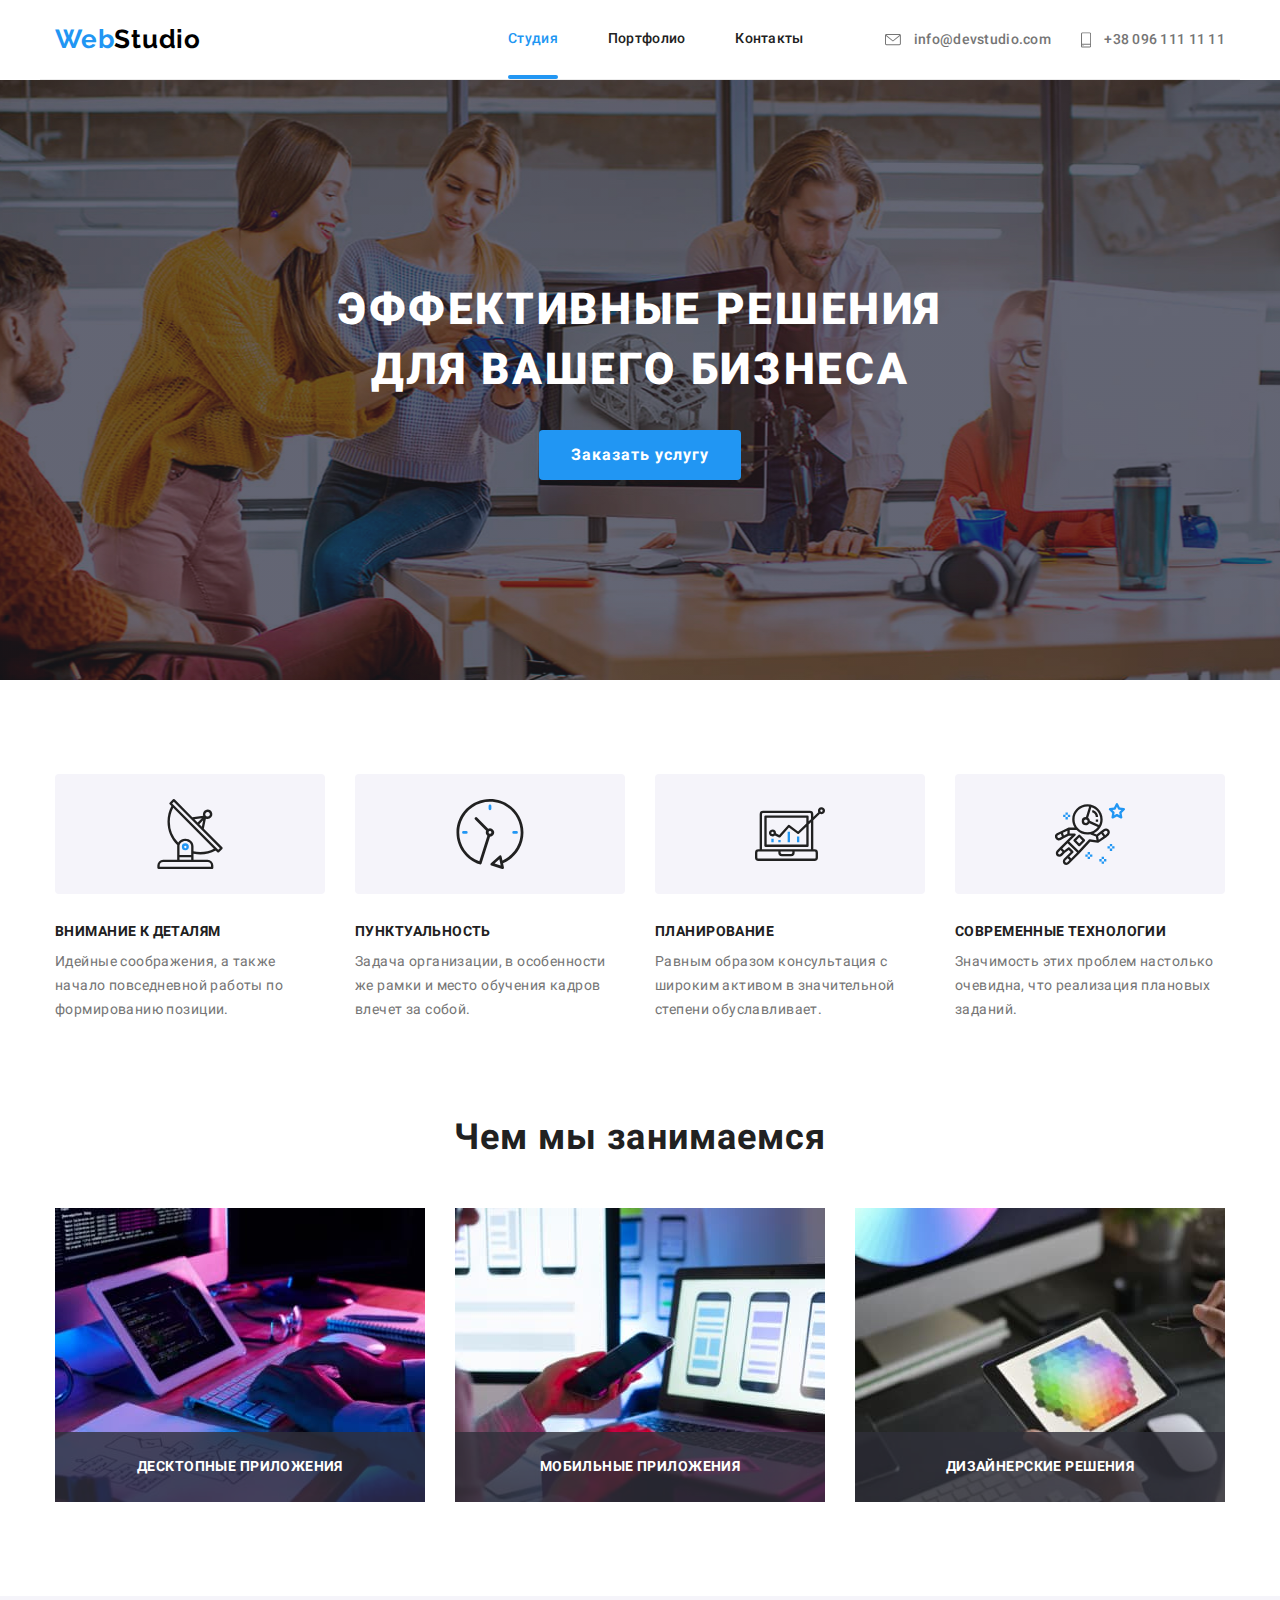
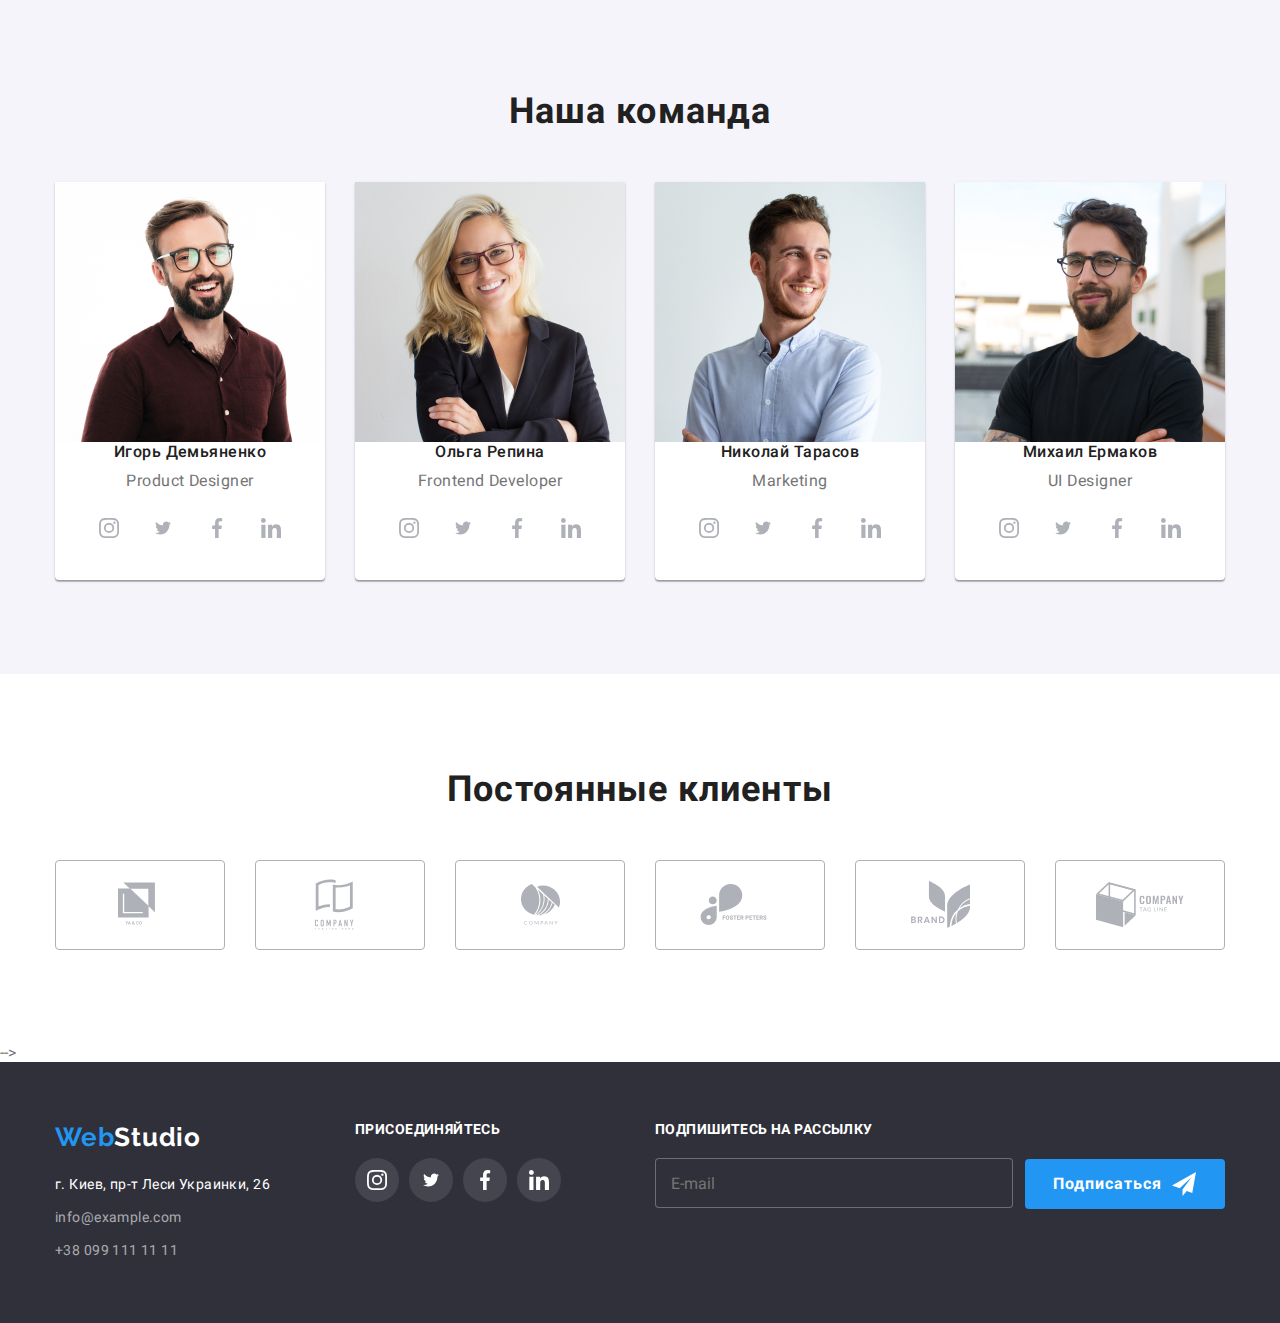
==== commit c44495b8: "Для контентных изображений использован отзывчивый элемент" ====
--- a/index.html
+++ b/index.html
@@ -160,17 +160,14 @@
           <ul class="work-items list">
             <li class="item">
               <div>
-                <img
-                  src="./image/desktop/desktop.jpg"
-                  alt="ноутбук"
-                  width="370"
-                />
+                <img srcset="./image/desktop/desktop.jpg 1x, ./image/desktop/desktop@2x.jpg 2x" src="./image/desktop/desktop.jpg" alt="ноутбук" width="370" />
                 <p class="work">Десктопные приложения</p>
               </div>
             </li>
             <li class="item">
               <div>
                 <img
+                  srcset="./image/desktop/mobile.jpg 1x, ./image/desktop/mobile@2x.jpg 2x"
                   src="./image/desktop/mobile.jpg"
                   alt="мобильны телефон"
                   width="370"
@@ -181,6 +178,7 @@
             <li class="item">
               <div>
                 <img
+                  srcset="./image/desktop/desing.jpg 1x, ./image/desktop/desing@2x.jpg 2x"
                   src="./image/desktop/desing.jpg"
                   alt="монитор с дизайном"
                   width="370"
@@ -198,12 +196,13 @@
           <h2 class="section-title">Наша команда</h2>
           <ul class="list team-list">
             <li class="team-item">
-              <img
-                class="img"
-                src="./image/desktop/ihor-demyanenko.jpg"
-                alt="фотография Игоря Демьяненко"
-                width="270"
-              />
+              <picture>
+                <source srcset="./image/desktop/ihor-demyanenko.jpg 1x, ./image/desktop/ihor-demyanenko@2x.jpg 2x"
+                  media="(min-width: 1200px)" />
+                <source srcset="./image/tablet/ihor-demyanenko.jpg 1x, ./image/tablet/ihor-demyanenko@2x.jpg 2x" media="(min-width: 768px)" />
+                <source srcset="./image/mobile/ihor-demyanenko.jpg 1x, ./image/mobile/ihor-demyanenko@2x.jpg 2x" media="(max-width: 767px)" />
+                <img class="img" src="./image/desktop/ihor-demyanenko.jpg" alt="фотография Игоря Демьяненко" width="270" />              </picture>
+              </picture>
               <h3 class="team">Игорь Демьяненко</h3>
               <p class="prof" lang="en">Product Designer</p>
               <ul class="social-links list">
@@ -213,9 +212,11 @@
                     href="https://www.instagram.com/"
                     target="_blank"
                     rel="noreferrer noopener"
-                    ><svg class="icon-insta icons" width="20" height="20">
-                      <use href="./image/icon/sprite.svg#icon-insta"></use></svg
-                  ></a>
+                  >
+                    <svg class="icon-insta icons" width="20" height="20">
+                      <use href="./image/icon/sprite.svg#icon-insta"></use>
+                    </svg>
+                  </a>
                 </li>
                 <li class="social-item">
                   <a
@@ -225,10 +226,9 @@
                     rel="noreferrer noopener"
                   >
                     <svg class="icon-twitter icons" width="20" height="16">
-                      <use
-                        href="./image/icon/sprite.svg#icon-twitter"
-                      ></use></svg
-                  ></a>
+                      <use href="./image/icon/sprite.svg#icon-twitter"></use>
+                    </svg>
+                  </a>
                 </li>
                 <li class="social-item">
                   <a
@@ -237,10 +237,9 @@
                     target="_blank"
                     rel="noreferrer noopener"
                     ><svg class="icon-facebook icons" width="20" height="30">
-                      <use
-                        href="./image/icon/sprite.svg#icon-facebook"
-                      ></use></svg
-                  ></a>
+                      <use href="./image/icon/sprite.svg#icon-facebook"></use>
+                    </svg>
+                  </a>
                 </li>
                 <li class="social-item">
                   <a
@@ -248,189 +247,140 @@
                     href="https://www.linkedin.com/"
                     target="_blank"
                     rel="noreferrer noopener"
-                    ><svg class="icon-linkedin icons" width="20" height="20">
-                      <use
-                        href="./image/icon/sprite.svg#icon-linkedin"
-                      ></use></svg
-                  ></a>
+                  >
+                    <svg class="icon-linkedin icons" width="20" height="20">
+                      <use href="./image/icon/sprite.svg#icon-linkedin"></use>
+                    </svg>
+                  </a>
                 </li>
               </ul>
             </li>
             <li class="team-item">
-              <img
-                class="img"
-                src="./image/desktop/olha-repina.jpg"
-                alt="фотография Ольги Репиной"
-                width="270"
-              />
+              <picture>
+                <source srcset="./image/desktop/olha-repina.jpg 1x, ./image/desktop/olha-repina@2x.jpg 2x"
+                  media="(min-width: 1200px)" />
+                <source srcset="./image/tablet/olha-repina.jpg 1x, ./image/tablet/olha-repina@2x.jpg 2x"
+                  media="(min-width: 768px)" />
+                <source srcset="./image/mobile/olha-repina.jpg 1x, ./image/mobile/olha-repina@2x.jpg 2x"
+                  media="(max-width: 767px)" />
+                <img class="img" src="./image/desktop/olha-repina.jpg" alt="фотография Ольги Репиной" width="270" /> 
+              </picture>              
               <h3 class="team">Ольга Репина</h3>
               <p class="prof" lang="en">Frontend Developer</p>
               <ul class="social-links list">
                 <li class="social-item">
-                  <a
-                    class="social-link link"
-                    href="https://www.instagram.com/"
-                    target="_blank"
-                    rel="noreferrer noopener"
-                    ><svg class="icon-insta icons" width="20" height="20">
-                      <use href="./image/icon/sprite.svg#icon-insta"></use></svg
-                  ></a>
-                </li>
-                <li class="social-item">
-                  <a
-                    class="social-link link"
-                    href="https://www.twitter.com/"
-                    target="_blank"
-                    rel="noreferrer noopener"
-                    ><svg class="icon-twitter icons" width="20" height="16">
-                      <use
-                        href="./image/icon/sprite.svg#icon-twitter"
-                      ></use></svg
-                  ></a>
-                </li>
-                <li class="social-item">
-                  <a
-                    class="social-link link"
-                    href="https://www.facebook.com/"
-                    target="_blank"
-                    rel="noreferrer noopener"
-                    ><svg class="icon-facebook icons" width="20" height="30">
-                      <use
-                        href="./image/icon/sprite.svg#icon-facebook"
-                      ></use></svg
-                  ></a>
-                </li>
-                <li class="social-item">
-                  <a
-                    class="social-link link"
-                    href="https://www.linkedin.com/"
-                    target="_blank"
-                    rel="noreferrer noopener"
-                    ><svg class="icon-linkedin icons" width="20" height="20">
-                      <use
-                        href="./image/icon/sprite.svg#icon-linkedin"
-                      ></use></svg
-                  ></a>
+                  <a class="social-link link" href="https://www.instagram.com/" target="_blank" rel="noreferrer noopener">
+                    <svg class="icon-insta icons" width="20" height="20">
+                      <use href="./image/icon/sprite.svg#icon-insta"></use>
+                    </svg>
+                  </a>
+                </li>
+                <li class="social-item">
+                  <a class="social-link link" href="https://www.twitter.com/" target="_blank" rel="noreferrer noopener">
+                    <svg class="icon-twitter icons" width="20" height="16">
+                      <use href="./image/icon/sprite.svg#icon-twitter"></use>
+                    </svg>
+                  </a>
+                </li>
+                <li class="social-item">
+                  <a class="social-link link" href="https://www.facebook.com/" target="_blank" rel="noreferrer noopener"><svg
+                      class="icon-facebook icons" width="20" height="30">
+                      <use href="./image/icon/sprite.svg#icon-facebook"></use>
+                    </svg>
+                  </a>
+                </li>
+                <li class="social-item">
+                  <a class="social-link link" href="https://www.linkedin.com/" target="_blank" rel="noreferrer noopener">
+                    <svg class="icon-linkedin icons" width="20" height="20">
+                      <use href="./image/icon/sprite.svg#icon-linkedin"></use>
+                    </svg>
+                  </a>
                 </li>
               </ul>
             </li>
             <li class="team-item">
-              <img
-                class="img"
-                src="./image/desktop/nikolay-tarasov.jpg"
-                alt="фотография Николая Тарасова"
-                width="270"
-              />
+              <picture>
+                <source srcset="./image/desktop/nikolay-tarasov.jpg 1x, ./image/desktop/nikolay-tarasov@2x.jpg 2x"
+                  media="(min-width: 1200px)" />
+                <source srcset="./image/tablet/nikolay-tarasov.jpg 1x, ./image/tablet/nikolay-tarasov@2x.jpg 2x" media="(min-width: 768px)" />
+                <source srcset="./image/mobile/nikolay-tarasov.jpg 1x, ./image/mobile/nikolay-tarasov@2x.jpg 2x" media="(max-width: 767px)" />
+                <img class="img" src="./image/desktop/nikolay-tarasov.jpg" alt="фотография Николая Тарасова" width="270" />
+              </picture>
               <h3 class="team">Николай Тарасов</h3>
               <p class="prof" lang="en">Marketing</p>
               <ul class="social-links list">
                 <li class="social-item">
-                  <a
-                    class="social-link link"
-                    href="https://www.instagram.com/"
-                    target="_blank"
-                    rel="noreferrer noopener"
-                    ><svg class="icon-insta icons" width="20" height="20">
-                      <use href="./image/icon/sprite.svg#icon-insta"></use></svg
-                  ></a>
-                </li>
-                <li class="social-item">
-                  <a
-                    class="social-link link"
-                    href="https://www.twitter.com/"
-                    target="_blank"
-                    rel="noreferrer noopener"
-                    ><svg class="icon-twitter icons" width="20" height="16">
-                      <use
-                        href="./image/icon/sprite.svg#icon-twitter"
-                      ></use></svg
-                  ></a>
-                </li>
-                <li class="social-item">
-                  <a
-                    class="social-link link"
-                    href="https://www.facebook.com/"
-                    target="_blank"
-                    rel="noreferrer noopener"
-                    ><svg class="icon-facebook icons" width="20" height="30">
-                      <use
-                        href="./image/icon/sprite.svg#icon-facebook"
-                      ></use></svg
-                  ></a>
-                </li>
-                <li class="social-item">
-                  <a
-                    class="social-link link"
-                    href="https://www.linkedin.com/"
-                    target="_blank"
-                    rel="noreferrer noopener"
-                    ><svg class="icon-linkedin icons" width="20" height="20">
-                      <use
-                        href="./image/icon/sprite.svg#icon-linkedin"
-                      ></use></svg
-                  ></a>
+                  <a class="social-link link" href="https://www.instagram.com/" target="_blank" rel="noreferrer noopener">
+                    <svg class="icon-insta icons" width="20" height="20">
+                      <use href="./image/icon/sprite.svg#icon-insta"></use>
+                    </svg>
+                  </a>
+                </li>
+                <li class="social-item">
+                  <a class="social-link link" href="https://www.twitter.com/" target="_blank" rel="noreferrer noopener">
+                    <svg class="icon-twitter icons" width="20" height="16">
+                      <use href="./image/icon/sprite.svg#icon-twitter"></use>
+                    </svg>
+                  </a>
+                </li>
+                <li class="social-item">
+                  <a class="social-link link" href="https://www.facebook.com/" target="_blank" rel="noreferrer noopener"><svg
+                      class="icon-facebook icons" width="20" height="30">
+                      <use href="./image/icon/sprite.svg#icon-facebook"></use>
+                    </svg>
+                  </a>
+                </li>
+                <li class="social-item">
+                  <a class="social-link link" href="https://www.linkedin.com/" target="_blank" rel="noreferrer noopener">
+                    <svg class="icon-linkedin icons" width="20" height="20">
+                      <use href="./image/icon/sprite.svg#icon-linkedin"></use>
+                    </svg>
+                  </a>
                 </li>
               </ul>
             </li>
             <li class="team-item">
-              <img
-                class="img"
-                src="./image/desktop/mihail-yarmakov.jpg"
-                alt="фотография Михаила Ермакова"
-                width="270"
-              />
+              <picture>
+                <source srcset="./image/desktop/mihail-yarmakov.jpg 1x, ./image/desktop/mihail-yarmakov@2x.jpg 2x"
+                  media="(min-width: 1200px)" />
+                <source srcset="./image/tablet/mihail-yarmakov.jpg 1x, ./image/tablet/mihail-yarmakov@2x.jpg 2x"
+                  media="(min-width: 768px)" />
+                <source srcset="./image/mobile/mihail-yarmakov.jpg 1x, ./image/mobile/mihail-yarmakov@2x.jpg 2x"
+                  media="(max-width: 767px)" />
+                <img class="img" src="./image/desktop/mihail-yarmakov.jpg" alt="фотография Михаила Ермакова" width="270" />
+              </picture>
               <h3 class="team">Михаил Ермаков</h3>
               <p class="prof" lang="en">UI Designer</p>
               <ul class="social-links list">
                 <li class="social-item">
-                  <a
-                    class="social-link link"
-                    href="https://www.instagram.com/"
-                    target="_blank"
-                    rel="noreferrer noopener"
-                    ><svg class="icon-insta icons" width="20" height="20">
-                      <use href="./image/icon/sprite.svg#icon-insta"></use></svg
-                  ></a>
-                </li>
-                <li class="social-item">
-                  <a
-                    class="social-link link"
-                    href="https://www.twitter.com/"
-                    target="_blank"
-                    rel="noreferrer noopener"
-                    ><svg class="icon-twitter icons" width="20" height="16">
-                      <use
-                        href="./image/icon/sprite.svg#icon-twitter"
-                      ></use></svg
-                  ></a>
-                </li>
-                <li class="social-item">
-                  <a
-                    class="social-link link"
-                    href="https://www.facebook.com/"
-                    target="_blank"
-                    rel="noreferrer noopener"
-                    ><svg class="icon-facebook icons" width="20" height="30">
-                      <use
-                        href="./image/icon/sprite.svg#icon-facebook"
-                      ></use></svg
-                  ></a>
-                </li>
-                <li class="social-item">
-                  <a
-                    class="social-link link"
-                    href="https://www.linkedin.com/"
-                    target="_blank"
-                    rel="noreferrer noopener"
-                    ><svg class="icon-linkedin icons" width="20" height="20">
-                      <use
-                        href="./image/icon/sprite.svg#icon-linkedin"
-                      ></use></svg
-                  ></a>
+                  <a class="social-link link" href="https://www.instagram.com/" target="_blank" rel="noreferrer noopener">
+                    <svg class="icon-insta icons" width="20" height="20">
+                      <use href="./image/icon/sprite.svg#icon-insta"></use>
+                    </svg>
+                  </a>
+                </li>
+                <li class="social-item">
+                  <a class="social-link link" href="https://www.twitter.com/" target="_blank" rel="noreferrer noopener">
+                    <svg class="icon-twitter icons" width="20" height="16">
+                      <use href="./image/icon/sprite.svg#icon-twitter"></use>
+                    </svg>
+                  </a>
+                </li>
+                <li class="social-item">
+                  <a class="social-link link" href="https://www.facebook.com/" target="_blank" rel="noreferrer noopener"><svg
+                      class="icon-facebook icons" width="20" height="30">
+                      <use href="./image/icon/sprite.svg#icon-facebook"></use>
+                    </svg>
+                  </a>
+                </li>
+                <li class="social-item">
+                  <a class="social-link link" href="https://www.linkedin.com/" target="_blank" rel="noreferrer noopener">
+                    <svg class="icon-linkedin icons" width="20" height="20">
+                      <use href="./image/icon/sprite.svg#icon-linkedin"></use>
+                    </svg>
+                  </a>
                 </li>
               </ul>
-            </li>
-          </ul>
         </div>
       </section>
 
@@ -589,48 +539,36 @@
 
         <div class="footer-flexbox">
           <b class="caption">присоединяйтесь</b>
-          <ul class="social-links list">
-            <li class="social-item">
-              <a
-                class="social-link link"
-                href="https://www.instagram.com/"
-                target="_blank"
-                rel="noreferrer noopener"
-                ><svg class="icon-insta icons" width="20" height="20">
-                  <use href="./image/icon/sprite.svg#icon-insta"></use></svg
-              ></a>
-            </li>
-            <li class="social-item">
-              <a
-                class="social-link link"
-                href="https://www.twitter.com/"
-                target="_blank"
-                rel="noreferrer noopener"
-                ><svg class="icon-twitter icons" width="20" height="16">
-                  <use href="./image/icon/sprite.svg#icon-twitter"></use></svg
-              ></a>
-            </li>
-            <li class="social-item">
-              <a
-                class="social-link link"
-                href="https://www.facebook.com/"
-                target="_blank"
-                rel="noreferrer noopener"
-                ><svg class="icon-facebook icons" width="20" height="30">
-                  <use href="./image/icon/sprite.svg#icon-facebook"></use></svg
-              ></a>
-            </li>
-            <li class="social-item">
-              <a
-                class="social-link link"
-                href="https://www.linkedin.com/"
-                target="_blank"
-                rel="noreferrer noopener"
-                ><svg class="icon-linkedin icons" width="20" height="20">
-                  <use href="./image/icon/sprite.svg#icon-linkedin"></use></svg
-              ></a>
-            </li>
-          </ul>
+            <ul class="social-links list">
+              <li class="social-item">
+                <a class="social-link link" href="https://www.instagram.com/" target="_blank" rel="noreferrer noopener">
+                  <svg class="icon-insta icons" width="20" height="20">
+                    <use href="./image/icon/sprite.svg#icon-insta"></use>
+                  </svg>
+                </a>
+              </li>
+              <li class="social-item">
+                <a class="social-link link" href="https://www.twitter.com/" target="_blank" rel="noreferrer noopener">
+                  <svg class="icon-twitter icons" width="20" height="16">
+                    <use href="./image/icon/sprite.svg#icon-twitter"></use>
+                  </svg>
+                </a>
+              </li>
+              <li class="social-item">
+                <a class="social-link link" href="https://www.facebook.com/" target="_blank" rel="noreferrer noopener"><svg
+                    class="icon-facebook icons" width="20" height="30">
+                    <use href="./image/icon/sprite.svg#icon-facebook"></use>
+                  </svg>
+                </a>
+              </li>
+              <li class="social-item">
+                <a class="social-link link" href="https://www.linkedin.com/" target="_blank" rel="noreferrer noopener">
+                  <svg class="icon-linkedin icons" width="20" height="20">
+                    <use href="./image/icon/sprite.svg#icon-linkedin"></use>
+                  </svg>
+                </a>
+              </li>
+            </ul>
         </div>
         <div class="footer-flexbox subscribe">
           <b class="caption">Подпишитесь на рассылку</b>
--- a/css/main.min.css
+++ b/css/main.min.css
@@ -1,2 +1,2 @@
-@font-face{font-family:"Raleway";src:url("../fonts/Raleway-Bold.eot");src:local("☺"),url("../fonts/Raleway-Bold.woff") format("woff"),url("../fonts/Raleway-Bold.ttf") format("truetype"),url("../fonts/Raleway-Bold.svg") format("svg");font-weight:700;font-style:normal}@font-face{font-family:"Roboto";src:url("../fonts/Roboto-Black.eot");src:local("☺"),url("../fonts/Roboto-Black.woff") format("woff"),url("../fonts/Roboto-Black.ttf") format("truetype"),url("../fonts/Roboto-Black.svg") format("svg");font-weight:900;font-style:normal}@font-face{font-family:"Roboto";src:url("../fonts/Roboto-Bold.eot");src:local("☺"),url("../fonts/Roboto-Bold.woff") format("woff"),url("../fonts/Roboto-Bold.ttf") format("truetype"),url("../fonts/Roboto-Bold.svg") format("svg");font-weight:700;font-style:normal}@font-face{font-family:"Roboto";src:url("../fonts/Roboto-Medium.eot");src:local("☺"),url("../fonts/Roboto-Medium.woff") format("woff"),url("../fonts/Roboto-Medium.ttf") format("truetype"),url("../fonts/Roboto-Medium.svg") format("svg");font-weight:500;font-style:normal}@font-face{font-family:"Roboto";src:url("../fonts/Roboto-Regular.eot");src:local("☺"),url("../fonts/Roboto-Regular.woff") format("woff"),url("../fonts/Roboto-Regular.ttf") format("truetype"),url("../fonts/Roboto-Regular.svg") format("svg");font-weight:400;font-style:normal}/*! modern-normalize v1.0.0 | MIT License | https://github.com/sindresorhus/modern-normalize */*,*::before,*::after{-webkit-box-sizing:border-box;box-sizing:border-box}:root{-moz-tab-size:4;-o-tab-size:4;tab-size:4}html{line-height:1.15;-webkit-text-size-adjust:100%}body{margin:0}body{font-family:system-ui,-apple-system,"Segoe UI",Roboto,Helvetica,Arial,sans-serif,"Apple Color Emoji","Segoe UI Emoji"}hr{height:0;color:inherit}abbr[title]{-webkit-text-decoration:underline dotted;text-decoration:underline dotted}b,strong{font-weight:bolder}code,kbd,samp,pre{font-family:ui-monospace, SFMono-Regular, Consolas, "Liberation Mono", Menlo, monospace;font-size:1em}small{font-size:80%}sub,sup{font-size:75%;line-height:0;position:relative;vertical-align:baseline}sub{bottom:-0.25em}sup{top:-0.5em}table{text-indent:0;border-color:inherit}button,input,optgroup,select,textarea{font-family:inherit;font-size:100%;line-height:1.15;margin:0}button,select{text-transform:none}button,[type="button"],[type="reset"],[type="submit"]{-webkit-appearance:button}::-moz-focus-inner{border-style:none;padding:0}:-moz-focusring{outline:1px dotted ButtonText}:-moz-ui-invalid{box-shadow:none}legend{padding:0}progress{vertical-align:baseline}::-webkit-inner-spin-button,::-webkit-outer-spin-button{height:auto}[type="search"]{-webkit-appearance:textfield;outline-offset:-2px}::-webkit-search-decoration{-webkit-appearance:none}::-webkit-file-upload-button{-webkit-appearance:button;font:inherit}summary{display:list-item}html{-webkit-box-sizing:border-box;box-sizing:border-box}*,*::before,*::after{-webkit-box-sizing:inherit;box-sizing:inherit}body{background-color:#fff;color:#757575;font-family:"Roboto", sans-serif;font-style:normal}p{margin-top:0px;margin-bottom:0px}img{display:block}.visually-hidden{position:absolute !important;clip:rect(1px 1px 1px 1px);clip:rect(1px, 1px, 1px, 1px);padding:0 !important;border:0 !important;height:1px !important;width:1px !important;overflow:hidden}.list{padding:0px;margin:0px;list-style:none}.link{text-decoration:none}.logo{display:inline-block;color:#000;font-family:"Raleway", sans-serif;font-weight:700;font-size:24px;line-height:1.167;letter-spacing:0.03em;text-decoration:none;-webkit-transition:250ms color cubic-bezier(0.4, 0, 0.2, 1);transition:250ms color cubic-bezier(0.4, 0, 0.2, 1)}.logo>span{color:#2196f3}.logo:hover,.logo:focus{color:#2196f3}@media (min-width: 768px){.logo{margin-right:81px}}@media (min-width: 1200px){.logo{margin-right:93px;font-size:26px;line-height:1.19}}.menu-button{display:-webkit-inline-box;display:-ms-inline-flexbox;display:inline-flex;margin:0;padding:0;border:none;background-color:transparent}.menu-button .icon-cross{display:none}.menu-button.is-open .icon-cross{display:block}.menu-button.is-open .icon-menu{display:none}@media (min-width: 768px){.menu-button{display:none}}.menu-container{-webkit-box-align:center;-ms-flex-align:center;align-items:center;padding-bottom:60px;padding-top:60px;border-top:1px solid #ececec;background-color:#fff;-webkit-box-shadow:0px 4px 8px rgba(0,0,0,0.04),0px 2px 4px rgba(0,0,0,0.08),0px 1px 3px rgba(0,0,0,0.16);box-shadow:0px 4px 8px rgba(0,0,0,0.04),0px 2px 4px rgba(0,0,0,0.08),0px 1px 3px rgba(0,0,0,0.16)}@media screen and (max-width: 767px){.menu-container{display:none;position:absolute;z-index:1;top:100%;left:0;width:100%}.menu-container.is-open{display:block}}@media (min-width: 768px){.menu-container{display:-webkit-box;display:-ms-flexbox;display:flex;-webkit-box-flex:1;-ms-flex-positive:1;flex-grow:1;padding-bottom:0px;padding-top:0px;-webkit-box-shadow:none;box-shadow:none}}.menu-nav{display:block;text-align:center}@media (min-width: 768px){.menu-nav{display:-webkit-box;display:-ms-flexbox;display:flex;-webkit-box-align:center;-ms-flex-align:center;align-items:center}}.site-nav.list{margin-bottom:60px}@media (min-width: 768px){.site-nav.list{display:-webkit-box;display:-ms-flexbox;display:flex;margin-right:81px;margin-bottom:0px}}@media (min-width: 768px){.site-nav.list{display:-webkit-box;display:-ms-flexbox;display:flex;-webkit-box-align:center;-ms-flex-align:center;align-items:center}}.site-nav>.item:not(:last-child){margin-bottom:40px}@media (min-width: 768px){.site-nav>.item:not(:last-child){margin-right:50px;margin-bottom:0px}}.site-nav .link{position:relative;display:inline-block;padding-top:8px;padding-bottom:8px;color:#212121;font-weight:500;font-size:18px;line-height:1.67;letter-spacing:0.02em;-webkit-transition:250ms color cubic-bezier(0.4, 0, 0.2, 1);transition:250ms color cubic-bezier(0.4, 0, 0.2, 1)}@media (min-width: 768px){.site-nav .link{padding-top:32px;padding-bottom:32px;font-size:14px;line-height:1.14}}.site-nav .link.current{position:relative;color:#2196f3}.hover-line::after{content:"";position:absolute;bottom:0;left:0;width:100%;height:4px;border-radius:2px;background-color:#2196f3;-webkit-transform:scaleX(0);transform:scaleX(0);-webkit-transition:250ms -webkit-transform cubic-bezier(0.4, 0, 0.2, 1);transition:250ms -webkit-transform cubic-bezier(0.4, 0, 0.2, 1);transition:250ms transform cubic-bezier(0.4, 0, 0.2, 1);transition:250ms transform cubic-bezier(0.4, 0, 0.2, 1), 250ms -webkit-transform cubic-bezier(0.4, 0, 0.2, 1)}.hover-line:hover::after,.hover-line:focus::after{-webkit-transform:scaleX(1);transform:scaleX(1)}.link.current::after{content:"";position:absolute;bottom:0;left:0;width:100%;height:4px;border-radius:2px;background-color:#2196f3}.site-nav .link:hover,.site-nav .link:focus{color:#2196f3}.contacts{display:-webkit-box;display:-ms-flexbox;display:flex;-webkit-box-orient:vertical;-webkit-box-direction:normal;-ms-flex-direction:column;flex-direction:column;-webkit-box-align:center;-ms-flex-align:center;align-items:center}@media (min-width: 768px){.contacts{-webkit-box-align:start;-ms-flex-align:start;align-items:flex-start}}@media (min-width: 1200px){.contacts{-webkit-box-orient:horizontal;-webkit-box-direction:normal;-ms-flex-direction:row;flex-direction:row}}.contacts-item:not(:last-child){margin-bottom:16px}@media (min-width: 768px){.contacts-item:not(:last-child){margin-bottom:10px}}@media (min-width: 1200px){.contacts-item:not(:last-child){margin-right:30px;margin-bottom:0px}}.contacts .link{color:inherit;font-weight:500;font-size:18px;line-height:1.167;letter-spacing:0.02em;-webkit-transition:250ms color cubic-bezier(0.4, 0, 0.2, 1);transition:250ms color cubic-bezier(0.4, 0, 0.2, 1)}@media (min-width: 768px){.contacts .link{font-size:14px;line-height:1.167}}@media (min-width: 1200px){.contacts .link{padding-bottom:32px;padding-top:32px;font-size:14px;line-height:1.14}}.contacts .link:hover,.contacts .link:focus{color:#2196f3}.icon-smartphone,.icon-envelope{display:inline-block;vertical-align:middle;fill:#757575;-webkit-transition:250ms fill cubic-bezier(0.4, 0, 0.2, 1);transition:250ms fill cubic-bezier(0.4, 0, 0.2, 1)}@media (min-width: 768px){.icon-smartphone,.icon-envelope{margin-right:8px}}@media (min-width: 1200px){.icon-smartphone,.icon-envelope{margin-right:10px}}.link.phone:hover .icon-smartphone,.link.phone:focus .icon-smartphone,.link.mail:hover .icon-envelope,.link.mail:focus .icon-envelope{fill:#2196f3}.social-link{display:-webkit-box;display:-ms-flexbox;display:flex;-webkit-box-pack:center;-ms-flex-pack:center;justify-content:center;-webkit-box-align:center;-ms-flex-align:center;align-items:center;width:44px;height:44px;border-radius:50%;fill:#afb1b8;background-color:#fff;-webkit-transition:250ms background-color cubic-bezier(0.4, 0, 0.2, 1),250ms fill cubic-bezier(0.4, 0, 0.2, 1);transition:250ms background-color cubic-bezier(0.4, 0, 0.2, 1),250ms fill cubic-bezier(0.4, 0, 0.2, 1)}.social-link:hover,.social-link:focus{background-color:#2196f3;fill:#fff}.social-links{display:-webkit-box;display:-ms-flexbox;display:flex;padding-left:32px;padding-right:32px}.social-item{width:calc((100% - 10px * 3) / 4)}.social-item:not(:last-child){margin-right:10px}.title{margin-bottom:10px;margin-top:0px;color:#212121;font-weight:700;font-size:14px;line-height:1.14;letter-spacing:0.03em;text-transform:uppercase}.button{display:inline-block;text-align:center;min-width:200px;padding:10px 32px;border-width:0px;border-radius:4px;color:#fff;background-color:#2196f3;font-family:"Roboto", sans-serif;font-weight:700;font-size:16px;line-height:1.875;letter-spacing:0.06em;-webkit-transition:250ms color cubic-bezier(0.4, 0, 0.2, 1),250ms background-color cubic-bezier(0.4, 0, 0.2, 1);transition:250ms color cubic-bezier(0.4, 0, 0.2, 1),250ms background-color cubic-bezier(0.4, 0, 0.2, 1)}.button:hover,.button:focus{cursor:pointer;color:#2196f3;background-color:#f5f4fa}.filter-button.active{color:#fff;background-color:#2196f3;-webkit-box-shadow:0px 3px 1px rgba(0,0,0,0.1),0px 1px 2px rgba(0,0,0,0.08),0px 2px 2px rgba(0,0,0,0.12);box-shadow:0px 3px 1px rgba(0,0,0,0.1),0px 1px 2px rgba(0,0,0,0.08),0px 2px 2px rgba(0,0,0,0.12)}.button.plane{display:-webkit-inline-box;display:-ms-inline-flexbox;display:inline-flex;-webkit-box-align:center;-ms-flex-align:center;align-items:center;padding-left:28px;padding-right:28px}.button-close{position:absolute;top:8px;right:8px;width:30px;height:30px;padding:0px;border-radius:50%;border:1px solid rgba(0,0,0,0.1);fill:#000;background-color:#fff;-webkit-transition:fill 250ms cubic-bezier(0.4, 0, 0.2, 1);transition:fill 250ms cubic-bezier(0.4, 0, 0.2, 1)}.button-close:hover .close{fill:#2196f3}.button-close:hover{cursor:pointer;-webkit-box-shadow:0px 1px 3px rgba(0,0,0,0.12),0px 1px 1px rgba(0,0,0,0.14),0px 2px 1px rgba(0,0,0,0.2);box-shadow:0px 1px 3px rgba(0,0,0,0.12),0px 1px 1px rgba(0,0,0,0.14),0px 2px 1px rgba(0,0,0,0.2)}.icon-plane{margin-left:10px;fill:#fff;-webkit-transition:250ms fill cubic-bezier(0.4, 0, 0.2, 1);transition:250ms fill cubic-bezier(0.4, 0, 0.2, 1)}.button.plane:hover .icon-plane,.button.plane:focus .icon-plane{fill:#2196f3}.filter-button{display:inline-block;text-align:center;padding:6px 22px;min-width:73px;border:1px solid transparent;border-radius:4px;color:#212121;background-color:#f5f4fa;font-family:"Roboto", sans-serif;font-weight:500;font-size:16px;line-height:1.625;letter-spacing:0.03em;-webkit-transition:250ms color cubic-bezier(0.4, 0, 0.2, 1),250ms background-color cubic-bezier(0.4, 0, 0.2, 1),250ms -webkit-box-shadow cubic-bezier(0.4, 0, 0.2, 1);transition:250ms color cubic-bezier(0.4, 0, 0.2, 1),250ms background-color cubic-bezier(0.4, 0, 0.2, 1),250ms -webkit-box-shadow cubic-bezier(0.4, 0, 0.2, 1);transition:250ms color cubic-bezier(0.4, 0, 0.2, 1),250ms background-color cubic-bezier(0.4, 0, 0.2, 1),250ms box-shadow cubic-bezier(0.4, 0, 0.2, 1);transition:250ms color cubic-bezier(0.4, 0, 0.2, 1),250ms background-color cubic-bezier(0.4, 0, 0.2, 1),250ms box-shadow cubic-bezier(0.4, 0, 0.2, 1),250ms -webkit-box-shadow cubic-bezier(0.4, 0, 0.2, 1)}.filter-button:hover,.filter-button:focus{color:#fff;background-color:#2196f3;cursor:pointer;-webkit-box-shadow:0px 3px 1px rgba(0,0,0,0.1),0px 1px 2px rgba(0,0,0,0.08),0px 2px 2px rgba(0,0,0,0.12);box-shadow:0px 3px 1px rgba(0,0,0,0.1),0px 1px 2px rgba(0,0,0,0.08),0px 2px 2px rgba(0,0,0,0.12)}.filter>li:not(:last-child){margin-right:10px}.backdrop{position:fixed;top:0;left:0;width:100%;height:100%;padding:94px 15px;background-color:rgba(0,0,0,0.2);overflow-y:scroll}.backdrop.is-hidden{opacity:0;pointer-events:none}.backdrop.is-hidden .modal{-webkit-transform:translate(-50%, -50%) scale(0.5);transform:translate(-50%, -50%) scale(0.5)}.modal{position:absolute;top:50%;left:50%;-webkit-transform:translate(-50%, -50%) scale(1);transform:translate(-50%, -50%) scale(1);width:320px;height:579px;border-radius:4px;-webkit-box-shadow:0px 1px 3px rgba(0,0,0,0.12),0px 1px 1px rgba(0,0,0,0.14),0px 2px 1px rgba(0,0,0,0.2);box-shadow:0px 1px 3px rgba(0,0,0,0.12),0px 1px 1px rgba(0,0,0,0.14),0px 2px 1px rgba(0,0,0,0.2);background-color:#fff;-webkit-transition:250ms -webkit-transform cubic-bezier(0.4, 0, 0.2, 1);transition:250ms -webkit-transform cubic-bezier(0.4, 0, 0.2, 1);transition:250ms transform cubic-bezier(0.4, 0, 0.2, 1);transition:250ms transform cubic-bezier(0.4, 0, 0.2, 1), 250ms -webkit-transform cubic-bezier(0.4, 0, 0.2, 1)}@media (min-width: 480px){.modal{width:450px;height:609px}}@media (min-width: 1200px){.modal{width:528px;height:581px}}.form-modal{display:block;width:320px;height:579px;padding:16px}@media (min-width: 480px){.form-modal{width:450px;height:609px;padding:40px}}@media (min-width: 1200px){.form-modal{width:528px;height:581px;padding:40px}}.form-modal-list{margin-bottom:30px}.form-paragraf{margin-bottom:12px;color:#212121;font-weight:700;font-size:20px;line-height:1.15;text-align:center;letter-spacing:0.03em}@media (max-width: 479px){.form-paragraf{padding-right:20px}}.form-fild{position:relative;display:-webkit-box;display:-ms-flexbox;display:flex;-webkit-box-orient:vertical;-webkit-box-direction:normal;-ms-flex-direction:column;flex-direction:column}.form-label{margin-bottom:4px;font-size:12px;line-height:1.1667;letter-spacing:0.01em}.form-input{height:40px;padding:11px 40px;margin-bottom:10px;border:1px solid rgba(33,33,33,0.2);border-radius:4px;outline-color:rgba(0,0,0,0.12);font-size:18px;-webkit-transition:outline-color 250ms cubic-bezier(0.4, 0, 0.2, 1);transition:outline-color 250ms cubic-bezier(0.4, 0, 0.2, 1)}.form-fild input:focus,.form-fild textarea:focus{outline-color:#2196f3;border:0px solid #fff;border-radius:0px}.icon{position:absolute;top:29px;left:15px}.icon-item{width:18px;height:18px;-webkit-transition:fill 250ms cubic-bezier(0.4, 0, 0.2, 1);transition:fill 250ms cubic-bezier(0.4, 0, 0.2, 1)}.form-input:focus ~ .icon>.icon-item{fill:#2196f3}.comment{height:120px;resize:none;padding:12px 16px;border:1px solid rgba(33,33,33,0.2);border-radius:4px;outline-color:rgba(0,0,0,0.12);-webkit-transition:outline-color 250ms cubic-bezier(0.4, 0, 0.2, 1);transition:outline-color 250ms cubic-bezier(0.4, 0, 0.2, 1)}.comment::-webkit-input-placeholder{color:rgba(117,117,117,0.5);font-size:14px;line-height:1.143;letter-spacing:0.01em}.comment:-ms-input-placeholder{color:rgba(117,117,117,0.5);font-size:14px;line-height:1.143;letter-spacing:0.01em}.comment::-ms-input-placeholder{color:rgba(117,117,117,0.5);font-size:14px;line-height:1.143;letter-spacing:0.01em}.comment::placeholder{color:rgba(117,117,117,0.5);font-size:14px;line-height:1.143;letter-spacing:0.01em}.checkbox{display:-webkit-box;display:-ms-flexbox;display:flex;-webkit-box-align:center;-ms-flex-align:center;align-items:center;-webkit-box-pack:center;-ms-flex-pack:center;justify-content:center;margin-top:20px;font-size:12px;line-height:1.17;letter-spacing:0.03em}@media (min-width: 1200px){.checkbox{font-size:14px;line-height:1.714}}.form-fild-checkbox{margin-top:20px;text-align:center}.icon-checkbox{display:inline-block;vertical-align:middle;width:16px;height:15px;margin-right:5px;border:1.8px solid #212121;border-radius:3px;background-color:#fff}.input-checkbox:checked+.icon-checkbox{border-color:transparent;background-color:#2196f3;background-image:url(../image/icon/check.svg);background-size:contain;background-origin:border-box}.agreement{margin-left:3px;color:#2196f3}.form-button{display:block;margin-left:auto;margin-right:auto;-webkit-box-shadow:0px 1px 3px rgba(0,0,0,0.12),0px 1px 1px rgba(0,0,0,0.14),0px 2px 1px rgba(0,0,0,0.2);box-shadow:0px 1px 3px rgba(0,0,0,0.12),0px 1px 1px rgba(0,0,0,0.14),0px 2px 1px rgba(0,0,0,0.2)}.container{width:100%;margin-left:auto;margin-right:auto;padding-left:15px;padding-right:15px}@media (min-width: 1200px){.container{width:1200px}}.page-header{position:relative;display:-webkit-box;display:-ms-flexbox;display:flex;-webkit-box-align:center;-ms-flex-align:center;align-items:center;-webkit-box-pack:justify;-ms-flex-pack:justify;justify-content:space-between;border-bottom:1px solid #ececec;height:60px}@media (min-width: 768px){.page-header{height:80px}}.navigation{display:block}.hero{display:block;text-align:center}.hero-title{margin-top:0px;margin-bottom:30px;color:#fff;font-weight:900;font-size:26px;line-height:1.62;text-align:center;letter-spacing:0.06em;text-transform:uppercase}@media (min-width: 1200px){.hero-title{font-size:44px;line-height:1.36}}.overlay{max-width:100%;min-height:600px;margin-left:auto;margin-right:auto;max-width:1600px;background-color:#c4c4c4;background-image:-webkit-gradient(linear, left top, left bottom, from(rgba(47,48,58,0.4)), to(rgba(47,48,58,0.4))),url(../image/desktop/hero.jpg);background-image:linear-gradient(rgba(47,48,58,0.4) 0%, rgba(47,48,58,0.4) 100%),url(../image/desktop/hero.jpg);background-repeat:no-repeat;background-position:center;background-size:cover;padding-top:200px}.section{padding:60px 0px}@media (min-width: 1200px){.section{padding:94px 0px}}.section-title{margin-top:0px;margin-bottom:30px;color:#212121;font-weight:700;font-size:28px;line-height:1.178;text-align:center;letter-spacing:0.03em}@media (min-width: 1200px){.section-title{font-size:36px;line-height:1.167;margin-bottom:50px}}@media (min-width: 1200px){.section.features{padding-bottom:0px}}.features-list{display:-webkit-box;display:-ms-flexbox;display:flex;-ms-flex-wrap:wrap;flex-wrap:wrap;margin:-15px;padding:0}.features-list>.item{margin:15px;width:100%}@media (min-width: 768px){.features-list>.item{width:calc((100% - 4 * 15px) / 2)}}@media (min-width: 1200px){.features-list>.item{width:calc((100% - 8 * 15px) / 4)}}.features-list .title{color:#212121}.features-item{fill:#212121}.faetures-background{display:-webkit-box;display:-ms-flexbox;display:flex;-webkit-box-align:center;-ms-flex-align:center;align-items:center;-webkit-box-pack:center;-ms-flex-pack:center;justify-content:center;height:120px;border-radius:4px;margin-bottom:30px;background-color:#f5f4fa}.desc{font-weight:400;font-size:14px;line-height:1.71;letter-spacing:0.03em}.section-work{display:none}@media (min-width: 1200px){.section-work{display:-webkit-box;display:-ms-flexbox;display:flex}}.work-items{display:-webkit-box;display:-ms-flexbox;display:flex}.work-items>.item{position:relative;margin-right:30px;margin-bottom:30px}.work-items>.item:nth-child(3n){margin-right:0px}.work-items>.item:nth-child(-n+3){margin-bottom:0px}.work{position:absolute;bottom:0;left:0;width:100%;height:70px;padding:27px 82px;background-color:rgba(47,48,58,0.8);color:#fff;font-weight:700;font-size:14px;line-height:1.14;text-align:center;letter-spacing:0.03em;text-transform:uppercase}.section-team{background-color:#f5f4fa}.team{margin-top:0px;margin-bottom:10px;color:#212121;font-weight:500;font-size:16px;line-height:1.19;text-align:center;letter-spacing:0.03em}@media (min-width: 768px){.team-list{display:-webkit-box;display:-ms-flexbox;display:flex;-ms-flex-wrap:wrap;flex-wrap:wrap;margin:-15px;padding:0}}.team-item{padding-bottom:24px;margin:15px;border-radius:0px 0px 4px 4px;-webkit-box-shadow:0px 1px 3px rgba(0,0,0,0.12),0px 1px 1px rgba(0,0,0,0.14),0px 2px 1px rgba(0,0,0,0.2);box-shadow:0px 1px 3px rgba(0,0,0,0.12),0px 1px 1px rgba(0,0,0,0.14),0px 2px 1px rgba(0,0,0,0.2);background-color:#fff}@media (min-width: 768px){.team-item{width:calc((100% - 4 * 15px) / 2)}}@media (min-width: 1200px){.team-item{width:calc((100% - 8 * 15px) / 4);padding-bottom:30px}}.team-item>.img{margin-bottom:30px}.prof{margin-bottom:16px;color:#757575;font-weight:normal;font-size:16px;line-height:1.19;text-align:center;letter-spacing:0.03em}.clients{display:-webkit-box;display:-ms-flexbox;display:flex;-ms-flex-wrap:wrap;flex-wrap:wrap;margin:-15px;padding:0}@media (min-width: 1200px){.clients{-ms-flex-wrap:nowrap;flex-wrap:nowrap}}.clients-item{margin:15px}@media (max-width: 479px){.clients-item{width:calc((100% - 4 * 15px) / 2)}}@media (min-width: 480px){.clients-item{width:calc((100% - 4 * 15px) / 2)}}@media (min-width: 768px){.clients-item{width:calc((100% - 6 * 15px) / 3)}}.clients-item-link{display:-webkit-box;display:-ms-flexbox;display:flex;-webkit-box-pack:center;-ms-flex-pack:center;justify-content:center;-webkit-box-align:center;-ms-flex-align:center;align-items:center;-webkit-box-sizing:border-box;box-sizing:border-box;height:90px;border:1px solid #afb1b8;border-radius:4px;-webkit-transition:250ms border-color cubic-bezier(0.4, 0, 0.2, 1);transition:250ms border-color cubic-bezier(0.4, 0, 0.2, 1)}.icon-client{fill:#afb1b8;-webkit-transition:250ms fill cubic-bezier(0.4, 0, 0.2, 1);transition:250ms fill cubic-bezier(0.4, 0, 0.2, 1)}.clients-item-link:hover>.icon-client,.clients-item-link:focus>.icon-client,.clients-item-link:hover,.clients-item-link:focus{fill:#2196f3;border-color:#2196f3}.footer{background-color:#2f303a;color:#fff}.footer-container{display:-webkit-box;display:-ms-flexbox;display:flex;-ms-flex-wrap:wrap;flex-wrap:wrap;-ms-flex-pack:distribute;justify-content:space-around;-webkit-box-align:center;-ms-flex-align:center;align-items:center;padding-top:60px;padding-bottom:60px}@media (min-width: 1200px){.footer-container{-webkit-box-align:start;-ms-flex-align:start;align-items:flex-start}}.footer-flexbox{display:block;text-align:center;margin-bottom:60px}@media (min-width: 1200px){.footer-flexbox{text-align:start;margin-bottom:0px}}@media (min-width: 1200px){.footer-flexbox:not(:last-child){width:270px;margin-right:30px}}@media (min-width: 1200px){.footer-flexbox.subscribe{width:570px}}.address{font-family:"Roboto", sans-serif;font-style:normal;font-weight:400;font-size:14px;line-height:1.71;letter-spacing:0.03em}.footer-contacts{display:inline-block;margin-top:9px;color:rgba(255,255,255,0.6)}.footer-logo{text-align:center;margin-right:0px;color:#fff}@media (min-width: 1200px){.footer-logo{margin-bottom:20px;margin-right:85px}}.footer-logo:hover,.footer-logo:focus,.footer-contacts:hover,.footer-contacts:focus{color:#2196f3}@media (min-width: 1200px){.footer .social-links{padding-left:0px;padding-right:64px}}.footer .social-link{background-color:rgba(255,255,255,0.1);fill:#ffffff}.footer .social-link:hover,.footer .social-link:focus{background-color:#2196f3}.footer-subscribe{display:inline-block;height:50px;width:100%;padding-left:15px;padding-top:15px;padding-bottom:15px;margin-bottom:20px;border:1px solid rgba(255,255,255,0.3);border-radius:4px;background-color:#2f303a;color:rgba(255,255,255,0.6)}@media (min-width: 1200px){.footer-subscribe{width:358px;margin-right:8px}}.caption{display:-webkit-box;display:-ms-flexbox;display:flex;-webkit-box-pack:center;-ms-flex-pack:center;justify-content:center;margin-bottom:20px;font-weight:700;font-size:14px;line-height:1.14;letter-spacing:0.03em;text-transform:uppercase}@media (min-width: 1200px){.caption{-webkit-box-pack:start;-ms-flex-pack:start;justify-content:start;-webkit-box-align:start;-ms-flex-align:start;align-items:flex-start}}
+@font-face{font-family:"Raleway";src:url("../fonts/Raleway-Bold.eot");src:local("☺"),url("../fonts/Raleway-Bold.woff") format("woff"),url("../fonts/Raleway-Bold.ttf") format("truetype"),url("../fonts/Raleway-Bold.svg") format("svg");font-weight:700;font-style:normal}@font-face{font-family:"Roboto";src:url("../fonts/Roboto-Black.eot");src:local("☺"),url("../fonts/Roboto-Black.woff") format("woff"),url("../fonts/Roboto-Black.ttf") format("truetype"),url("../fonts/Roboto-Black.svg") format("svg");font-weight:900;font-style:normal}@font-face{font-family:"Roboto";src:url("../fonts/Roboto-Bold.eot");src:local("☺"),url("../fonts/Roboto-Bold.woff") format("woff"),url("../fonts/Roboto-Bold.ttf") format("truetype"),url("../fonts/Roboto-Bold.svg") format("svg");font-weight:700;font-style:normal}@font-face{font-family:"Roboto";src:url("../fonts/Roboto-Medium.eot");src:local("☺"),url("../fonts/Roboto-Medium.woff") format("woff"),url("../fonts/Roboto-Medium.ttf") format("truetype"),url("../fonts/Roboto-Medium.svg") format("svg");font-weight:500;font-style:normal}@font-face{font-family:"Roboto";src:url("../fonts/Roboto-Regular.eot");src:local("☺"),url("../fonts/Roboto-Regular.woff") format("woff"),url("../fonts/Roboto-Regular.ttf") format("truetype"),url("../fonts/Roboto-Regular.svg") format("svg");font-weight:400;font-style:normal}/*! modern-normalize v1.0.0 | MIT License | https://github.com/sindresorhus/modern-normalize */*,*::before,*::after{-webkit-box-sizing:border-box;box-sizing:border-box}:root{-moz-tab-size:4;-o-tab-size:4;tab-size:4}html{line-height:1.15;-webkit-text-size-adjust:100%}body{margin:0}body{font-family:system-ui,-apple-system,"Segoe UI",Roboto,Helvetica,Arial,sans-serif,"Apple Color Emoji","Segoe UI Emoji"}hr{height:0;color:inherit}abbr[title]{-webkit-text-decoration:underline dotted;text-decoration:underline dotted}b,strong{font-weight:bolder}code,kbd,samp,pre{font-family:ui-monospace, SFMono-Regular, Consolas, "Liberation Mono", Menlo, monospace;font-size:1em}small{font-size:80%}sub,sup{font-size:75%;line-height:0;position:relative;vertical-align:baseline}sub{bottom:-0.25em}sup{top:-0.5em}table{text-indent:0;border-color:inherit}button,input,optgroup,select,textarea{font-family:inherit;font-size:100%;line-height:1.15;margin:0}button,select{text-transform:none}button,[type="button"],[type="reset"],[type="submit"]{-webkit-appearance:button}::-moz-focus-inner{border-style:none;padding:0}:-moz-focusring{outline:1px dotted ButtonText}:-moz-ui-invalid{box-shadow:none}legend{padding:0}progress{vertical-align:baseline}::-webkit-inner-spin-button,::-webkit-outer-spin-button{height:auto}[type="search"]{-webkit-appearance:textfield;outline-offset:-2px}::-webkit-search-decoration{-webkit-appearance:none}::-webkit-file-upload-button{-webkit-appearance:button;font:inherit}summary{display:list-item}html{-webkit-box-sizing:border-box;box-sizing:border-box}*,*::before,*::after{-webkit-box-sizing:inherit;box-sizing:inherit}body{background-color:#fff;color:#757575;font-family:"Roboto", sans-serif;font-style:normal}p{margin-top:0px;margin-bottom:0px}img{display:block;width:100%;height:auto}.visually-hidden{position:absolute !important;clip:rect(1px 1px 1px 1px);clip:rect(1px, 1px, 1px, 1px);padding:0 !important;border:0 !important;height:1px !important;width:1px !important;overflow:hidden}.list{padding:0px;margin:0px;list-style:none}.link{text-decoration:none}.logo{display:inline-block;color:#000;font-family:"Raleway", sans-serif;font-weight:700;font-size:24px;line-height:1.167;letter-spacing:0.03em;text-decoration:none;-webkit-transition:250ms color cubic-bezier(0.4, 0, 0.2, 1);transition:250ms color cubic-bezier(0.4, 0, 0.2, 1)}.logo>span{color:#2196f3}.logo:hover,.logo:focus{color:#2196f3}@media (min-width: 768px){.logo{margin-right:81px}}@media (min-width: 1200px){.logo{margin-right:93px;font-size:26px;line-height:1.19}}.menu-button{display:-webkit-inline-box;display:-ms-inline-flexbox;display:inline-flex;margin:0;padding:0;border:none;background-color:transparent}.menu-button .icon-cross{display:none}.menu-button.is-open .icon-cross{display:block}.menu-button.is-open .icon-menu{display:none}@media (min-width: 768px){.menu-button{display:none}}.menu-container{-webkit-box-align:center;-ms-flex-align:center;align-items:center;padding-bottom:60px;padding-top:60px;border-bottom:1px solid #ececec;background-color:#fff;-webkit-box-shadow:0px 4px 8px rgba(0,0,0,0.04),0px 2px 4px rgba(0,0,0,0.08),0px 1px 3px rgba(0,0,0,0.16);box-shadow:0px 4px 8px rgba(0,0,0,0.04),0px 2px 4px rgba(0,0,0,0.08),0px 1px 3px rgba(0,0,0,0.16)}@media screen and (max-width: 767px){.menu-container{display:none;position:absolute;z-index:1;top:100%;left:0;width:100%}.menu-container.is-open{display:block}}@media (min-width: 768px){.menu-container{display:-webkit-box;display:-ms-flexbox;display:flex;-webkit-box-flex:1;-ms-flex-positive:1;flex-grow:1;padding-bottom:0px;padding-top:0px;-webkit-box-shadow:none;box-shadow:none}}.menu-nav{display:block;text-align:center}@media (min-width: 768px){.menu-nav{display:-webkit-box;display:-ms-flexbox;display:flex;-webkit-box-align:center;-ms-flex-align:center;align-items:center}}.site-nav.list{margin-bottom:60px}@media (min-width: 768px){.site-nav.list{display:-webkit-box;display:-ms-flexbox;display:flex;margin-right:81px;margin-bottom:0px}}@media (min-width: 768px){.site-nav.list{display:-webkit-box;display:-ms-flexbox;display:flex;-webkit-box-align:center;-ms-flex-align:center;align-items:center}}.site-nav>.item:not(:last-child){margin-bottom:40px}@media (min-width: 768px){.site-nav>.item:not(:last-child){margin-right:50px;margin-bottom:0px}}.site-nav .link{position:relative;display:inline-block;padding-top:8px;padding-bottom:8px;color:#212121;font-weight:500;font-size:18px;line-height:1.67;letter-spacing:0.02em;-webkit-transition:250ms color cubic-bezier(0.4, 0, 0.2, 1);transition:250ms color cubic-bezier(0.4, 0, 0.2, 1)}@media (min-width: 768px){.site-nav .link{padding-top:32px;padding-bottom:32px;font-size:14px;line-height:1.14}}.site-nav .link.current{position:relative;color:#2196f3}.hover-line::after{content:"";position:absolute;bottom:0;left:0;width:100%;height:4px;border-radius:2px;background-color:#2196f3;-webkit-transform:scaleX(0);transform:scaleX(0);-webkit-transition:250ms -webkit-transform cubic-bezier(0.4, 0, 0.2, 1);transition:250ms -webkit-transform cubic-bezier(0.4, 0, 0.2, 1);transition:250ms transform cubic-bezier(0.4, 0, 0.2, 1);transition:250ms transform cubic-bezier(0.4, 0, 0.2, 1), 250ms -webkit-transform cubic-bezier(0.4, 0, 0.2, 1)}.hover-line:hover::after,.hover-line:focus::after{-webkit-transform:scaleX(1);transform:scaleX(1)}.link.current::after{content:"";position:absolute;bottom:0;left:0;width:100%;height:4px;border-radius:2px;background-color:#2196f3}.site-nav .link:hover,.site-nav .link:focus{color:#2196f3}.contacts{display:-webkit-box;display:-ms-flexbox;display:flex;-webkit-box-orient:vertical;-webkit-box-direction:normal;-ms-flex-direction:column;flex-direction:column;-webkit-box-align:center;-ms-flex-align:center;align-items:center}@media (min-width: 768px){.contacts{-webkit-box-align:start;-ms-flex-align:start;align-items:flex-start}}@media (min-width: 1200px){.contacts{-webkit-box-orient:horizontal;-webkit-box-direction:normal;-ms-flex-direction:row;flex-direction:row}}.contacts-item:not(:last-child){margin-bottom:16px}@media (min-width: 768px){.contacts-item:not(:last-child){margin-bottom:10px}}@media (min-width: 1200px){.contacts-item:not(:last-child){margin-right:30px;margin-bottom:0px}}.contacts .link{color:inherit;font-weight:500;font-size:18px;line-height:1.167;letter-spacing:0.02em;-webkit-transition:250ms color cubic-bezier(0.4, 0, 0.2, 1);transition:250ms color cubic-bezier(0.4, 0, 0.2, 1)}@media (min-width: 768px){.contacts .link{font-size:14px;line-height:1.167}}@media (min-width: 1200px){.contacts .link{padding-bottom:32px;padding-top:32px;font-size:14px;line-height:1.14}}.contacts .link:hover,.contacts .link:focus{color:#2196f3}.icon-smartphone,.icon-envelope{display:inline-block;vertical-align:middle;fill:#757575;-webkit-transition:250ms fill cubic-bezier(0.4, 0, 0.2, 1);transition:250ms fill cubic-bezier(0.4, 0, 0.2, 1)}@media (min-width: 768px){.icon-smartphone,.icon-envelope{margin-right:8px}}@media (min-width: 1200px){.icon-smartphone,.icon-envelope{margin-right:10px}}.link.phone:hover .icon-smartphone,.link.phone:focus .icon-smartphone,.link.mail:hover .icon-envelope,.link.mail:focus .icon-envelope{fill:#2196f3}.social-link{display:-webkit-box;display:-ms-flexbox;display:flex;-webkit-box-pack:center;-ms-flex-pack:center;justify-content:center;-webkit-box-align:center;-ms-flex-align:center;align-items:center;width:44px;height:44px;border-radius:50%;fill:#afb1b8;background-color:#fff;-webkit-transition:250ms background-color cubic-bezier(0.4, 0, 0.2, 1),250ms fill cubic-bezier(0.4, 0, 0.2, 1);transition:250ms background-color cubic-bezier(0.4, 0, 0.2, 1),250ms fill cubic-bezier(0.4, 0, 0.2, 1)}.social-link:hover,.social-link:focus{background-color:#2196f3;fill:#fff}.social-links{display:-webkit-box;display:-ms-flexbox;display:flex;padding-left:32px;padding-right:32px}.social-item{width:calc((100% - 10px * 3) / 4)}.social-item:not(:last-child){margin-right:10px}.title{margin-bottom:10px;margin-top:0px;color:#212121;font-weight:700;font-size:14px;line-height:1.14;letter-spacing:0.03em;text-transform:uppercase}.button{display:inline-block;text-align:center;min-width:200px;padding:10px 32px;border-width:0px;border-radius:4px;color:#fff;background-color:#2196f3;font-family:"Roboto", sans-serif;font-weight:700;font-size:16px;line-height:1.875;letter-spacing:0.06em;-webkit-transition:250ms color cubic-bezier(0.4, 0, 0.2, 1),250ms background-color cubic-bezier(0.4, 0, 0.2, 1);transition:250ms color cubic-bezier(0.4, 0, 0.2, 1),250ms background-color cubic-bezier(0.4, 0, 0.2, 1)}.button:hover,.button:focus{cursor:pointer;color:#2196f3;background-color:#f5f4fa}.filter-button.active{color:#fff;background-color:#2196f3;-webkit-box-shadow:0px 3px 1px rgba(0,0,0,0.1),0px 1px 2px rgba(0,0,0,0.08),0px 2px 2px rgba(0,0,0,0.12);box-shadow:0px 3px 1px rgba(0,0,0,0.1),0px 1px 2px rgba(0,0,0,0.08),0px 2px 2px rgba(0,0,0,0.12)}.button.plane{display:-webkit-inline-box;display:-ms-inline-flexbox;display:inline-flex;-webkit-box-align:center;-ms-flex-align:center;align-items:center;padding-left:28px;padding-right:28px}.button-close{position:absolute;top:8px;right:8px;width:30px;height:30px;padding:0px;border-radius:50%;border:1px solid rgba(0,0,0,0.1);fill:#000;background-color:#fff;-webkit-transition:fill 250ms cubic-bezier(0.4, 0, 0.2, 1);transition:fill 250ms cubic-bezier(0.4, 0, 0.2, 1)}.button-close:hover .close{fill:#2196f3}.button-close:hover{cursor:pointer;-webkit-box-shadow:0px 1px 3px rgba(0,0,0,0.12),0px 1px 1px rgba(0,0,0,0.14),0px 2px 1px rgba(0,0,0,0.2);box-shadow:0px 1px 3px rgba(0,0,0,0.12),0px 1px 1px rgba(0,0,0,0.14),0px 2px 1px rgba(0,0,0,0.2)}.icon-plane{margin-left:10px;fill:#fff;-webkit-transition:250ms fill cubic-bezier(0.4, 0, 0.2, 1);transition:250ms fill cubic-bezier(0.4, 0, 0.2, 1)}.button.plane:hover .icon-plane,.button.plane:focus .icon-plane{fill:#2196f3}.filter-button{display:inline-block;text-align:center;padding:6px 22px;min-width:73px;border:1px solid transparent;border-radius:4px;color:#212121;background-color:#f5f4fa;font-family:"Roboto", sans-serif;font-weight:500;font-size:16px;line-height:1.625;letter-spacing:0.03em;-webkit-transition:250ms color cubic-bezier(0.4, 0, 0.2, 1),250ms background-color cubic-bezier(0.4, 0, 0.2, 1),250ms -webkit-box-shadow cubic-bezier(0.4, 0, 0.2, 1);transition:250ms color cubic-bezier(0.4, 0, 0.2, 1),250ms background-color cubic-bezier(0.4, 0, 0.2, 1),250ms -webkit-box-shadow cubic-bezier(0.4, 0, 0.2, 1);transition:250ms color cubic-bezier(0.4, 0, 0.2, 1),250ms background-color cubic-bezier(0.4, 0, 0.2, 1),250ms box-shadow cubic-bezier(0.4, 0, 0.2, 1);transition:250ms color cubic-bezier(0.4, 0, 0.2, 1),250ms background-color cubic-bezier(0.4, 0, 0.2, 1),250ms box-shadow cubic-bezier(0.4, 0, 0.2, 1),250ms -webkit-box-shadow cubic-bezier(0.4, 0, 0.2, 1)}.filter-button:hover,.filter-button:focus{color:#fff;background-color:#2196f3;cursor:pointer;-webkit-box-shadow:0px 3px 1px rgba(0,0,0,0.1),0px 1px 2px rgba(0,0,0,0.08),0px 2px 2px rgba(0,0,0,0.12);box-shadow:0px 3px 1px rgba(0,0,0,0.1),0px 1px 2px rgba(0,0,0,0.08),0px 2px 2px rgba(0,0,0,0.12)}.filter>li:not(:last-child){margin-right:10px}.backdrop{position:fixed;top:0;left:0;width:100%;height:100%;padding:94px 15px;background-color:rgba(0,0,0,0.2);overflow-y:scroll}.backdrop.is-hidden{opacity:0;pointer-events:none}.backdrop.is-hidden .modal{-webkit-transform:translate(-50%, -50%) scale(0.5);transform:translate(-50%, -50%) scale(0.5)}.modal{position:absolute;top:50%;left:50%;-webkit-transform:translate(-50%, -50%) scale(1);transform:translate(-50%, -50%) scale(1);width:320px;height:579px;border-radius:4px;-webkit-box-shadow:0px 1px 3px rgba(0,0,0,0.12),0px 1px 1px rgba(0,0,0,0.14),0px 2px 1px rgba(0,0,0,0.2);box-shadow:0px 1px 3px rgba(0,0,0,0.12),0px 1px 1px rgba(0,0,0,0.14),0px 2px 1px rgba(0,0,0,0.2);background-color:#fff;-webkit-transition:250ms -webkit-transform cubic-bezier(0.4, 0, 0.2, 1);transition:250ms -webkit-transform cubic-bezier(0.4, 0, 0.2, 1);transition:250ms transform cubic-bezier(0.4, 0, 0.2, 1);transition:250ms transform cubic-bezier(0.4, 0, 0.2, 1), 250ms -webkit-transform cubic-bezier(0.4, 0, 0.2, 1)}@media (min-width: 480px){.modal{width:450px;height:609px}}@media (min-width: 1200px){.modal{width:528px;height:581px}}.form-modal{display:block;width:320px;height:579px;padding:16px}@media (min-width: 480px){.form-modal{width:450px;height:609px;padding:40px}}@media (min-width: 1200px){.form-modal{width:528px;height:581px;padding:40px}}.form-modal-list{margin-bottom:30px}.form-paragraf{margin-bottom:12px;color:#212121;font-weight:700;font-size:20px;line-height:1.15;text-align:center;letter-spacing:0.03em}@media (max-width: 479px){.form-paragraf{padding-right:20px}}.form-fild{position:relative;display:-webkit-box;display:-ms-flexbox;display:flex;-webkit-box-orient:vertical;-webkit-box-direction:normal;-ms-flex-direction:column;flex-direction:column}.form-label{margin-bottom:4px;font-size:12px;line-height:1.1667;letter-spacing:0.01em}.form-input{height:40px;padding:11px 40px;margin-bottom:10px;border:1px solid rgba(33,33,33,0.2);border-radius:4px;outline-color:rgba(0,0,0,0.12);font-size:18px;-webkit-transition:outline-color 250ms cubic-bezier(0.4, 0, 0.2, 1);transition:outline-color 250ms cubic-bezier(0.4, 0, 0.2, 1)}.form-fild input:focus,.form-fild textarea:focus{outline-color:#2196f3;border:0px solid #fff;border-radius:0px}.icon{position:absolute;top:29px;left:15px}.icon-item{width:18px;height:18px;-webkit-transition:fill 250ms cubic-bezier(0.4, 0, 0.2, 1);transition:fill 250ms cubic-bezier(0.4, 0, 0.2, 1)}.form-input:focus ~ .icon>.icon-item{fill:#2196f3}.comment{height:120px;resize:none;padding:12px 16px;border:1px solid rgba(33,33,33,0.2);border-radius:4px;outline-color:rgba(0,0,0,0.12);-webkit-transition:outline-color 250ms cubic-bezier(0.4, 0, 0.2, 1);transition:outline-color 250ms cubic-bezier(0.4, 0, 0.2, 1)}.comment::-webkit-input-placeholder{color:rgba(117,117,117,0.5);font-size:14px;line-height:1.143;letter-spacing:0.01em}.comment:-ms-input-placeholder{color:rgba(117,117,117,0.5);font-size:14px;line-height:1.143;letter-spacing:0.01em}.comment::-ms-input-placeholder{color:rgba(117,117,117,0.5);font-size:14px;line-height:1.143;letter-spacing:0.01em}.comment::placeholder{color:rgba(117,117,117,0.5);font-size:14px;line-height:1.143;letter-spacing:0.01em}.checkbox{display:-webkit-box;display:-ms-flexbox;display:flex;-webkit-box-align:center;-ms-flex-align:center;align-items:center;-webkit-box-pack:center;-ms-flex-pack:center;justify-content:center;margin-top:20px;font-size:12px;line-height:1.17;letter-spacing:0.03em}@media (min-width: 1200px){.checkbox{font-size:14px;line-height:1.714}}.form-fild-checkbox{margin-top:20px;text-align:center}.icon-checkbox{display:inline-block;vertical-align:middle;width:16px;height:15px;margin-right:5px;border:1.8px solid #212121;border-radius:3px;background-color:#fff}.input-checkbox:checked+.icon-checkbox{border-color:transparent;background-color:#2196f3;background-image:url(../image/icon/check.svg);background-size:contain;background-origin:border-box}.agreement{margin-left:3px;color:#2196f3}.form-button{display:block;margin-left:auto;margin-right:auto;-webkit-box-shadow:0px 1px 3px rgba(0,0,0,0.12),0px 1px 1px rgba(0,0,0,0.14),0px 2px 1px rgba(0,0,0,0.2);box-shadow:0px 1px 3px rgba(0,0,0,0.12),0px 1px 1px rgba(0,0,0,0.14),0px 2px 1px rgba(0,0,0,0.2)}.container{width:100%;margin-left:auto;margin-right:auto;padding-left:15px;padding-right:15px}@media (min-width: 1200px){.container{width:1200px}}.page-header{position:relative;display:-webkit-box;display:-ms-flexbox;display:flex;-webkit-box-align:center;-ms-flex-align:center;align-items:center;-webkit-box-pack:justify;-ms-flex-pack:justify;justify-content:space-between;border-bottom:1px solid #ececec;height:60px}@media (min-width: 768px){.page-header{height:80px}}.navigation{display:block}.hero{display:block;text-align:center}.hero-title{margin-top:0px;margin-bottom:30px;color:#fff;font-weight:900;font-size:26px;line-height:1.62;text-align:center;letter-spacing:0.06em;text-transform:uppercase}@media (min-width: 1200px){.hero-title{font-size:44px;line-height:1.36}}.overlay{min-height:600px;margin-left:auto;margin-right:auto;max-width:1600px;background-color:#c4c4c4;background-repeat:no-repeat;background-position:center;background-size:cover;padding-top:200px}@media screen and (max-width: 767px){.overlay{background-image:-webkit-gradient(linear, left top, right top, from(rgba(47,48,58,0.4)), to(rgba(47,48,58,0.4))),url("../image/mobile/hero.jpg");background-image:linear-gradient(to right, rgba(47,48,58,0.4), rgba(47,48,58,0.4)),url("../image/mobile/hero.jpg")}}@media screen and (max-width: 767px) and (min-device-pixel-ratio: 2), screen and (max-width: 767px) and (-webkit-min-device-pixel-ratio: 2), screen and (max-width: 767px) and (min-resolution: 192dpi), screen and (max-width: 767px) and (min-resolution: 2dppx){.overlay{background-image:-webkit-gradient(linear, left top, right top, from(rgba(47,48,58,0.4)), to(rgba(47,48,58,0.4))),url("../image/mobile/hero@2x.jpg");background-image:linear-gradient(to right, rgba(47,48,58,0.4), rgba(47,48,58,0.4)),url("../image/mobile/hero@2x.jpg")}}@media screen and (min-width: 768px){.overlay{background-image:-webkit-gradient(linear, left top, right top, from(rgba(47,48,58,0.4)), to(rgba(47,48,58,0.4))),url("../image/tablet/hero.jpg");background-image:linear-gradient(to right, rgba(47,48,58,0.4), rgba(47,48,58,0.4)),url("../image/tablet/hero.jpg")}}@media screen and (min-width: 768px) and (min-device-pixel-ratio: 2), screen and (min-width: 768px) and (-webkit-min-device-pixel-ratio: 2), screen and (min-width: 768px) and (min-resolution: 192dpi), screen and (min-width: 768px) and (min-resolution: 2dppx){.overlay{background-image:-webkit-gradient(linear, left top, right top, from(rgba(47,48,58,0.4)), to(rgba(47,48,58,0.4))),url("../image/tablet/hero@2x.jpg");background-image:linear-gradient(to right, rgba(47,48,58,0.4), rgba(47,48,58,0.4)),url("../image/tablet/hero@2x.jpg")}}@media screen and (min-width: 1200px){.overlay{background-image:-webkit-gradient(linear, left top, right top, from(rgba(47,48,58,0.4)), to(rgba(47,48,58,0.4))),url("../image/desktop/hero.jpg");background-image:linear-gradient(to right, rgba(47,48,58,0.4), rgba(47,48,58,0.4)),url("../image/desktop/hero.jpg")}}@media screen and (min-width: 1200px) and (min-device-pixel-ratio: 2), screen and (min-width: 1200px) and (-webkit-min-device-pixel-ratio: 2), screen and (min-width: 1200px) and (min-resolution: 192dpi), screen and (min-width: 1200px) and (min-resolution: 2dppx){.overlay{background-image:-webkit-gradient(linear, left top, right top, from(rgba(47,48,58,0.4)), to(rgba(47,48,58,0.4))),url("../image/desktop/hero@2x.jpg");background-image:linear-gradient(to right, rgba(47,48,58,0.4), rgba(47,48,58,0.4)),url("../image/desktop/hero@2x.jpg")}}.section{padding:60px 0px}@media (min-width: 1200px){.section{padding:94px 0px}}.section-title{margin-top:0px;margin-bottom:30px;color:#212121;font-weight:700;font-size:28px;line-height:1.178;text-align:center;letter-spacing:0.03em}@media (min-width: 1200px){.section-title{font-size:36px;line-height:1.167;margin-bottom:50px}}@media (min-width: 1200px){.section.features{padding-bottom:0px}}.features-list{display:-webkit-box;display:-ms-flexbox;display:flex;-ms-flex-wrap:wrap;flex-wrap:wrap;margin:-15px;padding:0}.features-list>.item{margin:15px;width:100%}@media (min-width: 768px){.features-list>.item{width:calc((100% - 4 * 15px) / 2)}}@media (min-width: 1200px){.features-list>.item{width:calc((100% - 8 * 15px) / 4)}}.features-list .title{color:#212121}.features-item{fill:#212121}.faetures-background{display:-webkit-box;display:-ms-flexbox;display:flex;-webkit-box-align:center;-ms-flex-align:center;align-items:center;-webkit-box-pack:center;-ms-flex-pack:center;justify-content:center;height:120px;border-radius:4px;margin-bottom:30px;background-color:#f5f4fa}.desc{font-weight:400;font-size:14px;line-height:1.71;letter-spacing:0.03em}.section-work{display:none}@media (min-width: 1200px){.section-work{display:-webkit-box;display:-ms-flexbox;display:flex}}.work-items{display:-webkit-box;display:-ms-flexbox;display:flex}.work-items>.item{position:relative;margin-right:30px;margin-bottom:30px}.work-items>.item:nth-child(3n){margin-right:0px}.work-items>.item:nth-child(-n+3){margin-bottom:0px}.work{position:absolute;bottom:0;left:0;width:100%;height:70px;padding:27px 82px;background-color:rgba(47,48,58,0.8);color:#fff;font-weight:700;font-size:14px;line-height:1.14;text-align:center;letter-spacing:0.03em;text-transform:uppercase}.section-team{background-color:#f5f4fa}.team{margin-top:0px;margin-bottom:10px;color:#212121;font-weight:500;font-size:16px;line-height:1.19;text-align:center;letter-spacing:0.03em}@media (min-width: 768px){.team-list{display:-webkit-box;display:-ms-flexbox;display:flex;-ms-flex-wrap:wrap;flex-wrap:wrap;margin:-15px;padding:0}}.team-item{padding-bottom:24px;margin:15px;border-radius:0px 0px 4px 4px;-webkit-box-shadow:0px 1px 3px rgba(0,0,0,0.12),0px 1px 1px rgba(0,0,0,0.14),0px 2px 1px rgba(0,0,0,0.2);box-shadow:0px 1px 3px rgba(0,0,0,0.12),0px 1px 1px rgba(0,0,0,0.14),0px 2px 1px rgba(0,0,0,0.2);background-color:#fff}@media (min-width: 768px){.team-item{width:calc((100% - 4 * 15px) / 2)}}@media (min-width: 1200px){.team-item{width:calc((100% - 8 * 15px) / 4);padding-bottom:30px}}.team-item>.img{margin-bottom:30px}.prof{margin-bottom:16px;color:#757575;font-weight:normal;font-size:16px;line-height:1.19;text-align:center;letter-spacing:0.03em}.clients{display:-webkit-box;display:-ms-flexbox;display:flex;-ms-flex-wrap:wrap;flex-wrap:wrap;margin:-15px;padding:0}@media (min-width: 1200px){.clients{-ms-flex-wrap:nowrap;flex-wrap:nowrap}}.clients-item{margin:15px}@media (max-width: 479px){.clients-item{width:calc((100% - 4 * 15px) / 2)}}@media (min-width: 480px){.clients-item{width:calc((100% - 4 * 15px) / 2)}}@media (min-width: 768px){.clients-item{width:calc((100% - 6 * 15px) / 3)}}.clients-item-link{display:-webkit-box;display:-ms-flexbox;display:flex;-webkit-box-pack:center;-ms-flex-pack:center;justify-content:center;-webkit-box-align:center;-ms-flex-align:center;align-items:center;-webkit-box-sizing:border-box;box-sizing:border-box;height:90px;border:1px solid #afb1b8;border-radius:4px;-webkit-transition:250ms border-color cubic-bezier(0.4, 0, 0.2, 1);transition:250ms border-color cubic-bezier(0.4, 0, 0.2, 1)}.icon-client{fill:#afb1b8;-webkit-transition:250ms fill cubic-bezier(0.4, 0, 0.2, 1);transition:250ms fill cubic-bezier(0.4, 0, 0.2, 1)}.clients-item-link:hover>.icon-client,.clients-item-link:focus>.icon-client,.clients-item-link:hover,.clients-item-link:focus{fill:#2196f3;border-color:#2196f3}.footer{background-color:#2f303a;color:#fff}.footer-container{display:-webkit-box;display:-ms-flexbox;display:flex;-ms-flex-wrap:wrap;flex-wrap:wrap;-ms-flex-pack:distribute;justify-content:space-around;-webkit-box-align:center;-ms-flex-align:center;align-items:center;padding-top:60px;padding-bottom:60px}@media (min-width: 1200px){.footer-container{-webkit-box-align:start;-ms-flex-align:start;align-items:flex-start}}.footer-flexbox{display:block;text-align:center;margin-bottom:60px}@media (min-width: 1200px){.footer-flexbox{text-align:start;margin-bottom:0px}}@media (min-width: 1200px){.footer-flexbox:not(:last-child){width:270px;margin-right:30px}}@media (min-width: 1200px){.footer-flexbox.subscribe{width:570px}}.address{font-family:"Roboto", sans-serif;font-style:normal;font-weight:400;font-size:14px;line-height:1.71;letter-spacing:0.03em}.footer-contacts{display:inline-block;margin-top:9px;color:rgba(255,255,255,0.6)}.footer-logo{text-align:center;margin-right:0px;color:#fff}@media (min-width: 1200px){.footer-logo{margin-bottom:20px;margin-right:85px}}.footer-logo:hover,.footer-logo:focus,.footer-contacts:hover,.footer-contacts:focus{color:#2196f3}@media (min-width: 1200px){.footer .social-links{padding-left:0px;padding-right:64px}}.footer .social-link{background-color:rgba(255,255,255,0.1);fill:#ffffff}.footer .social-link:hover,.footer .social-link:focus{background-color:#2196f3}.footer-subscribe{display:inline-block;height:50px;width:100%;padding-left:15px;padding-top:15px;padding-bottom:15px;margin-bottom:20px;border:1px solid rgba(255,255,255,0.3);border-radius:4px;background-color:#2f303a;color:rgba(255,255,255,0.6)}@media (min-width: 1200px){.footer-subscribe{width:358px;margin-right:8px}}.caption{display:-webkit-box;display:-ms-flexbox;display:flex;-webkit-box-pack:center;-ms-flex-pack:center;justify-content:center;margin-bottom:20px;font-weight:700;font-size:14px;line-height:1.14;letter-spacing:0.03em;text-transform:uppercase}@media (min-width: 1200px){.caption{-webkit-box-pack:start;-ms-flex-pack:start;justify-content:start;-webkit-box-align:start;-ms-flex-align:start;align-items:flex-start}}
 /*# sourceMappingURL=main.min.css.map */